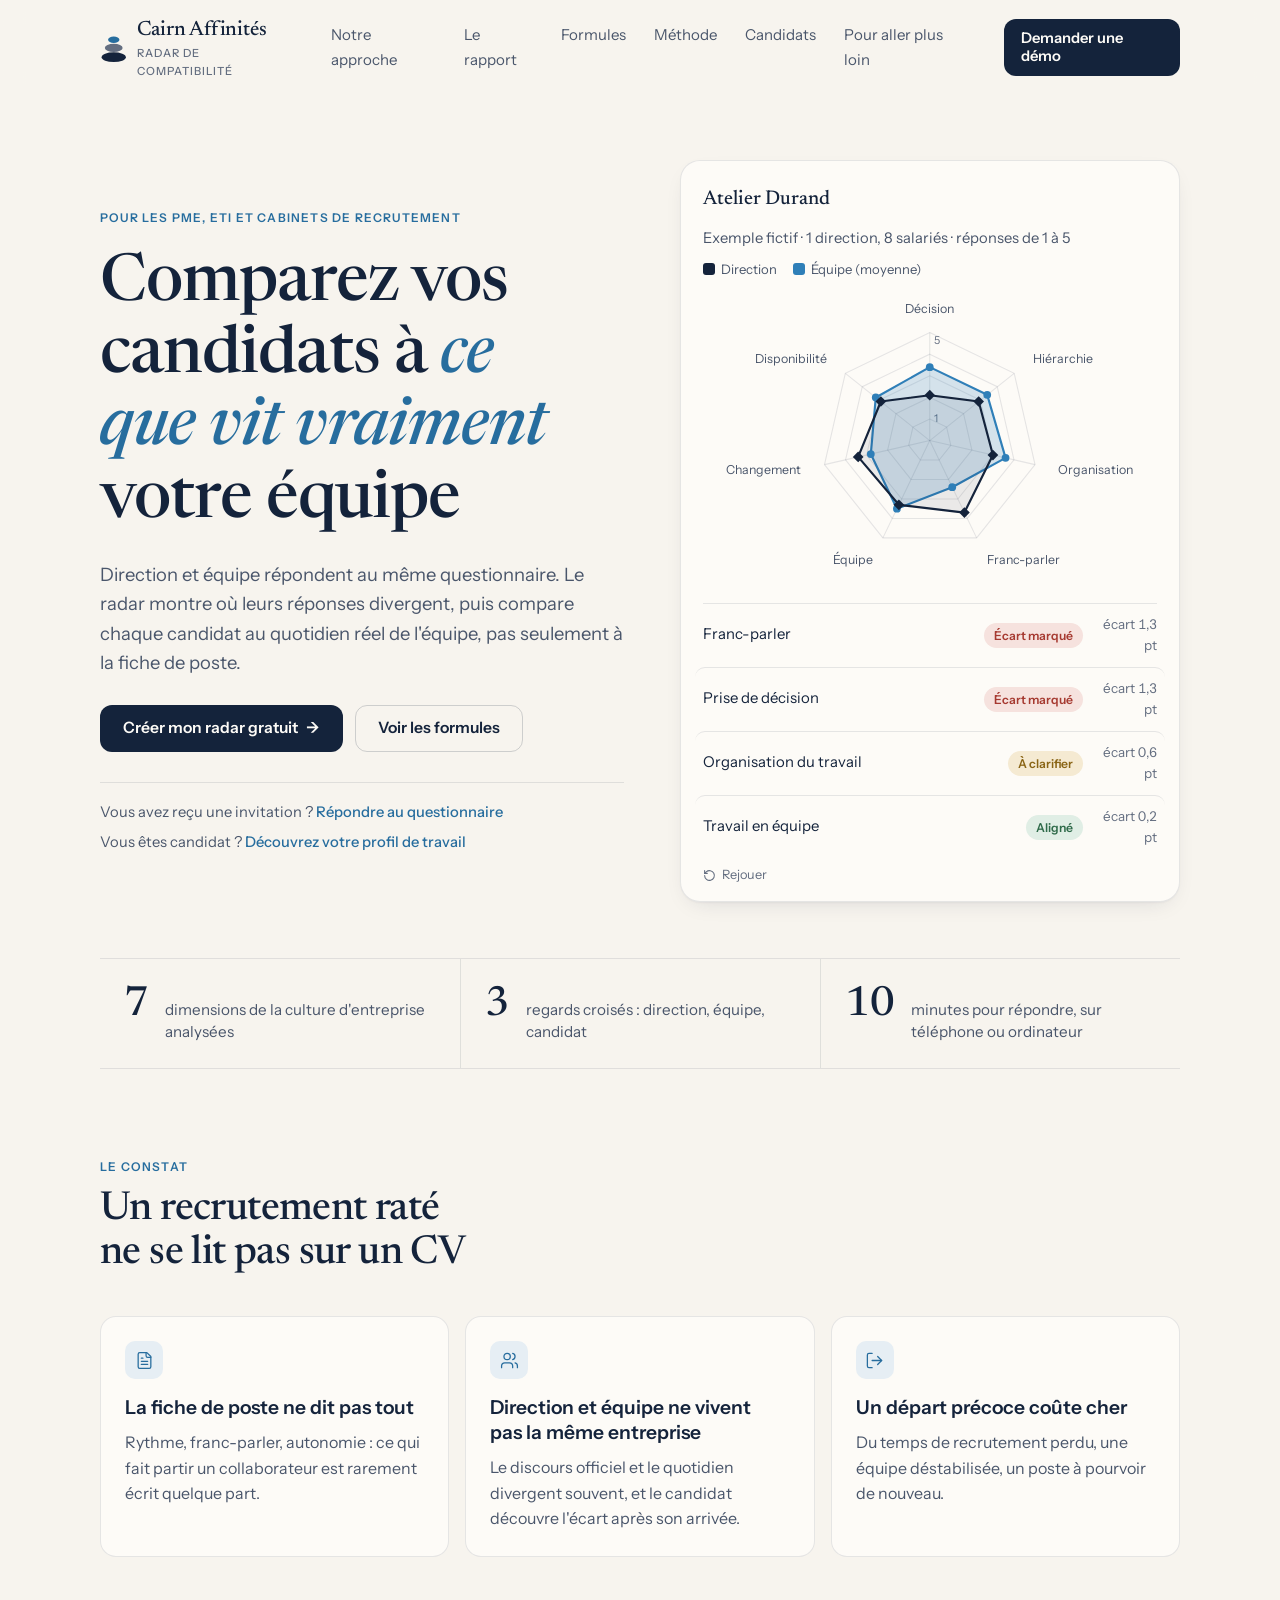
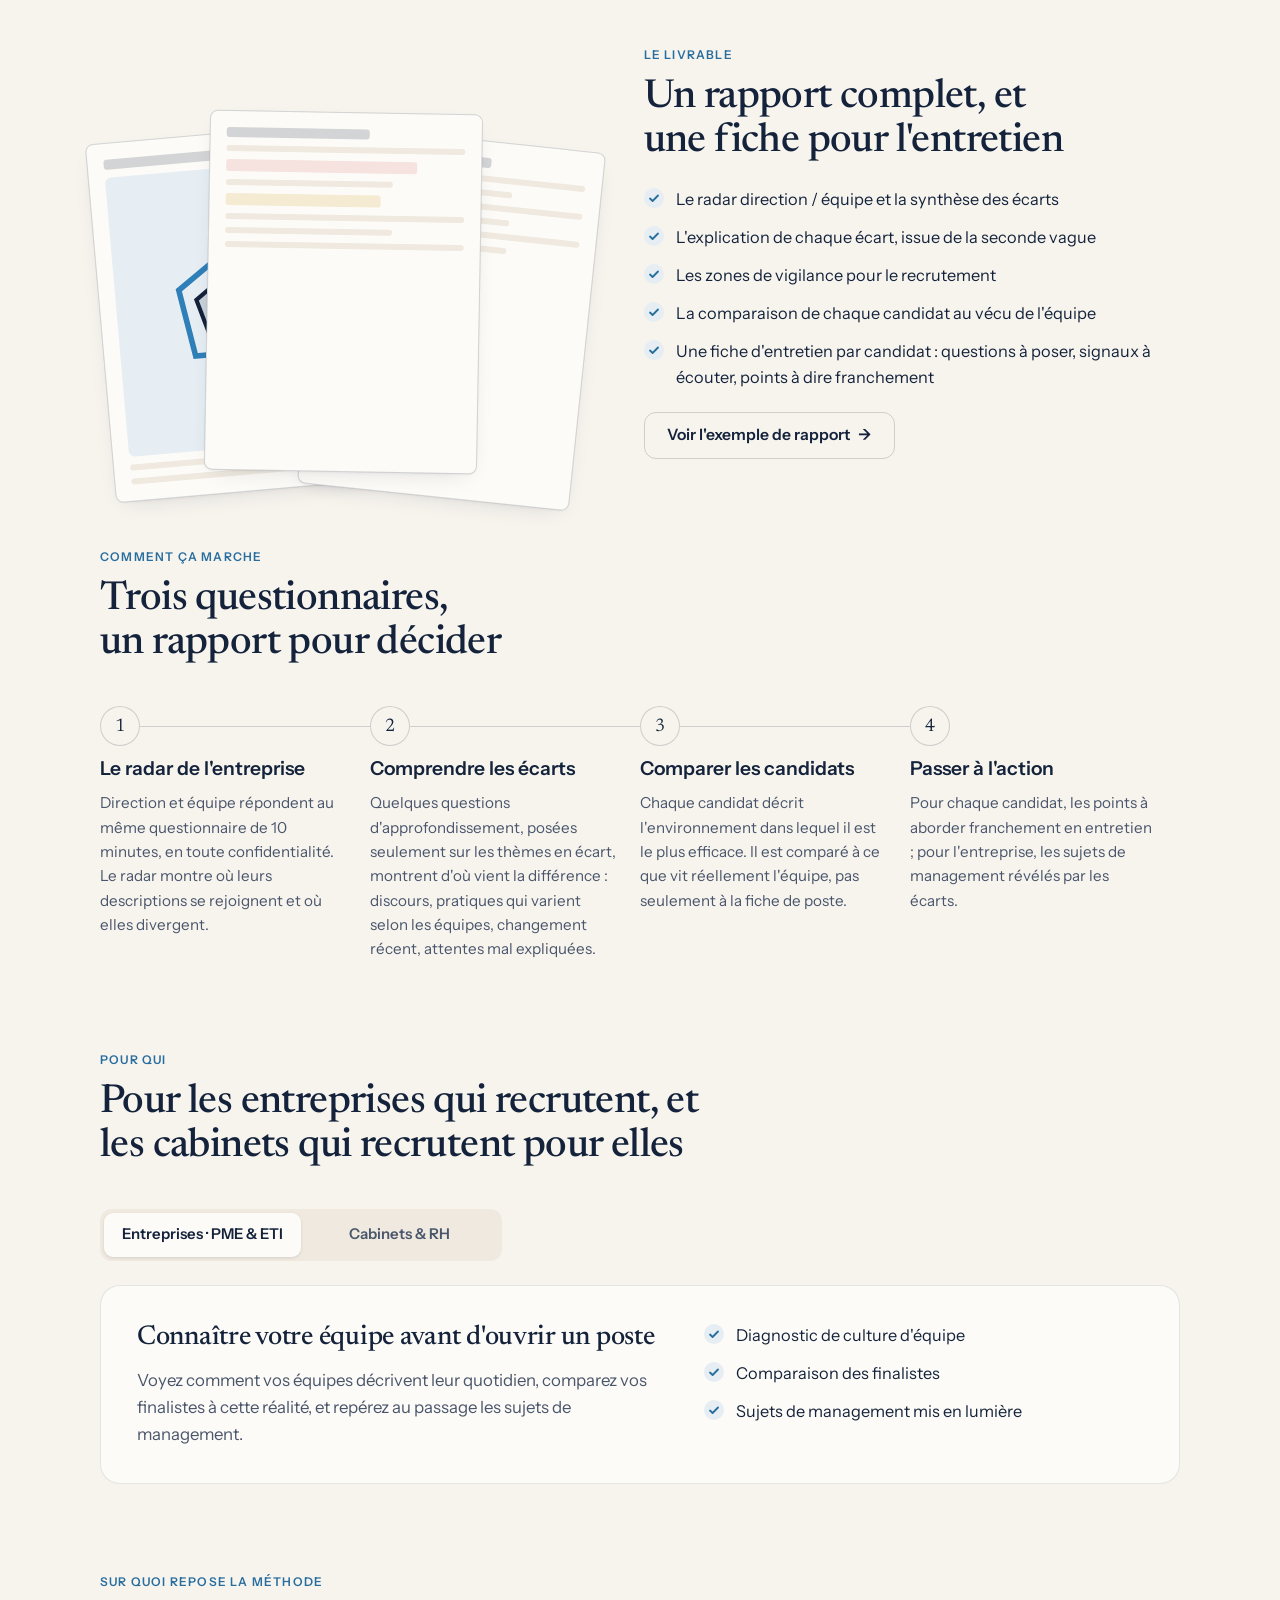
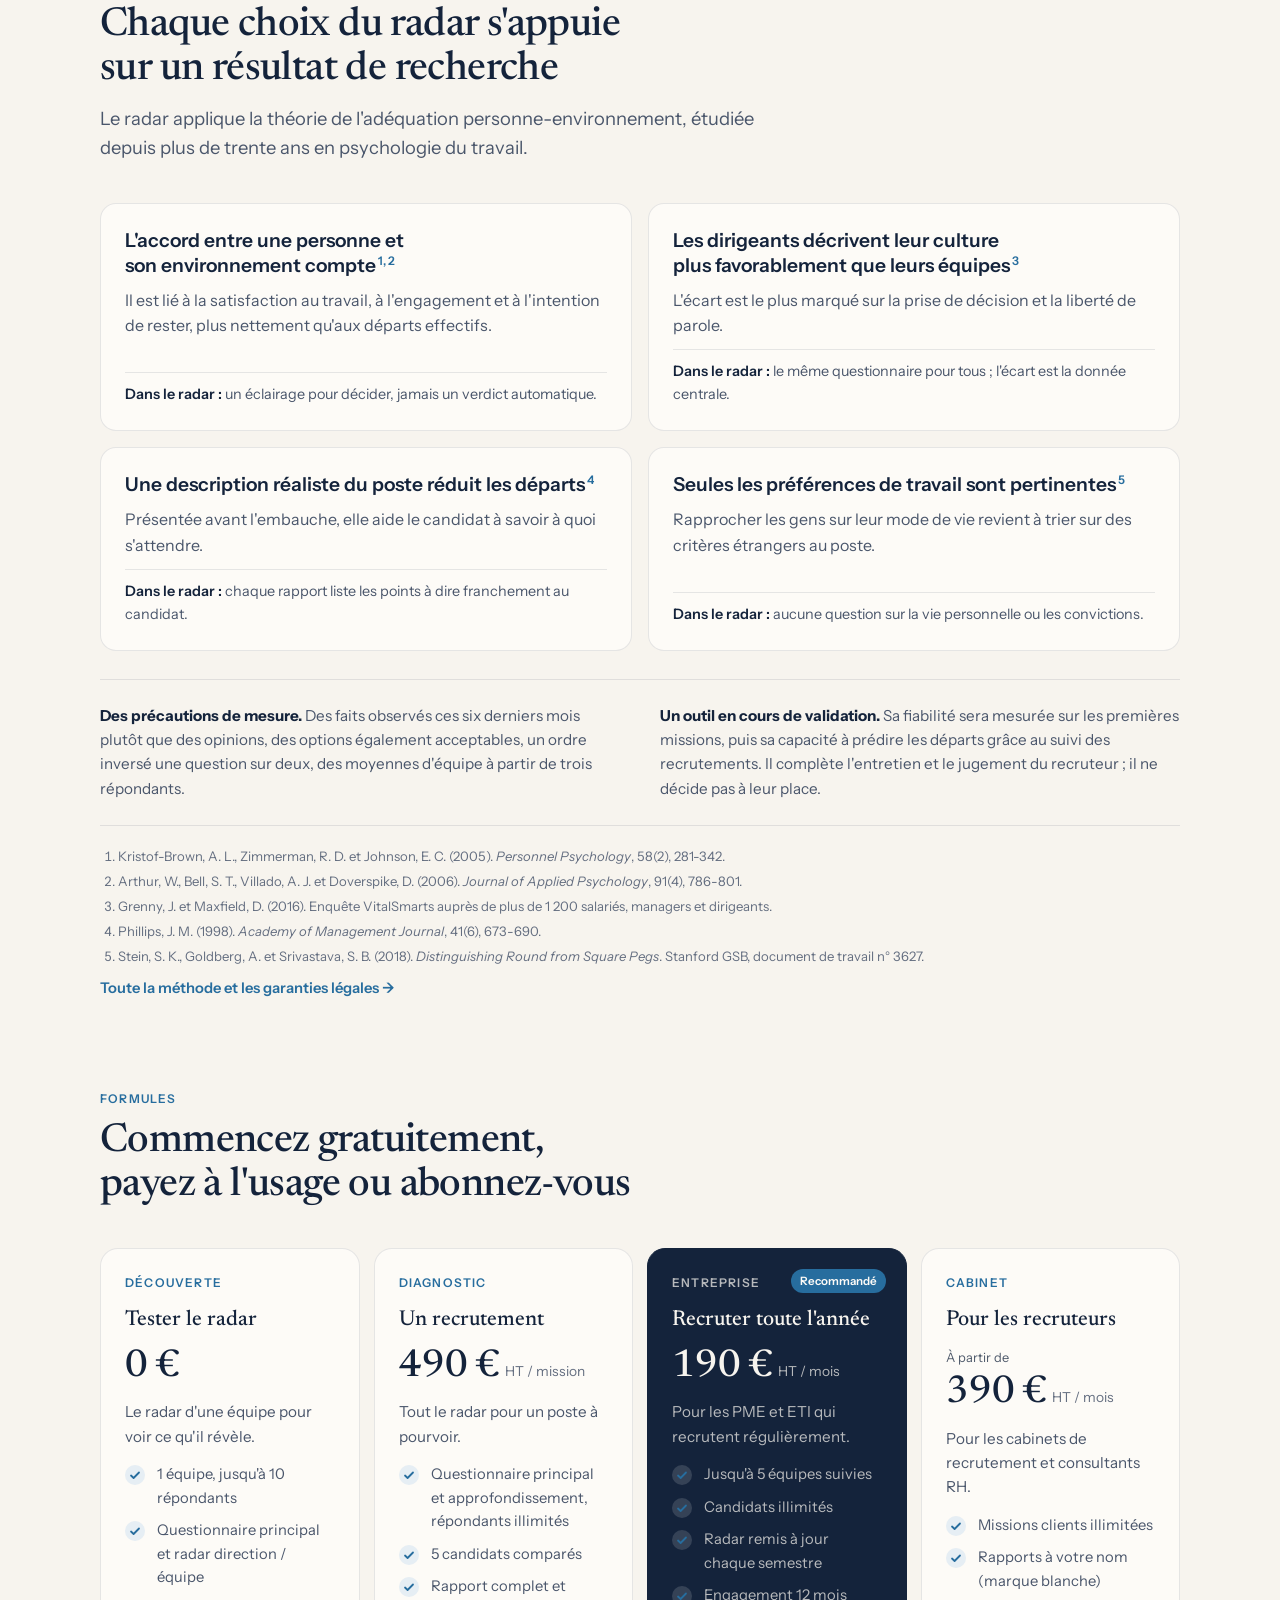
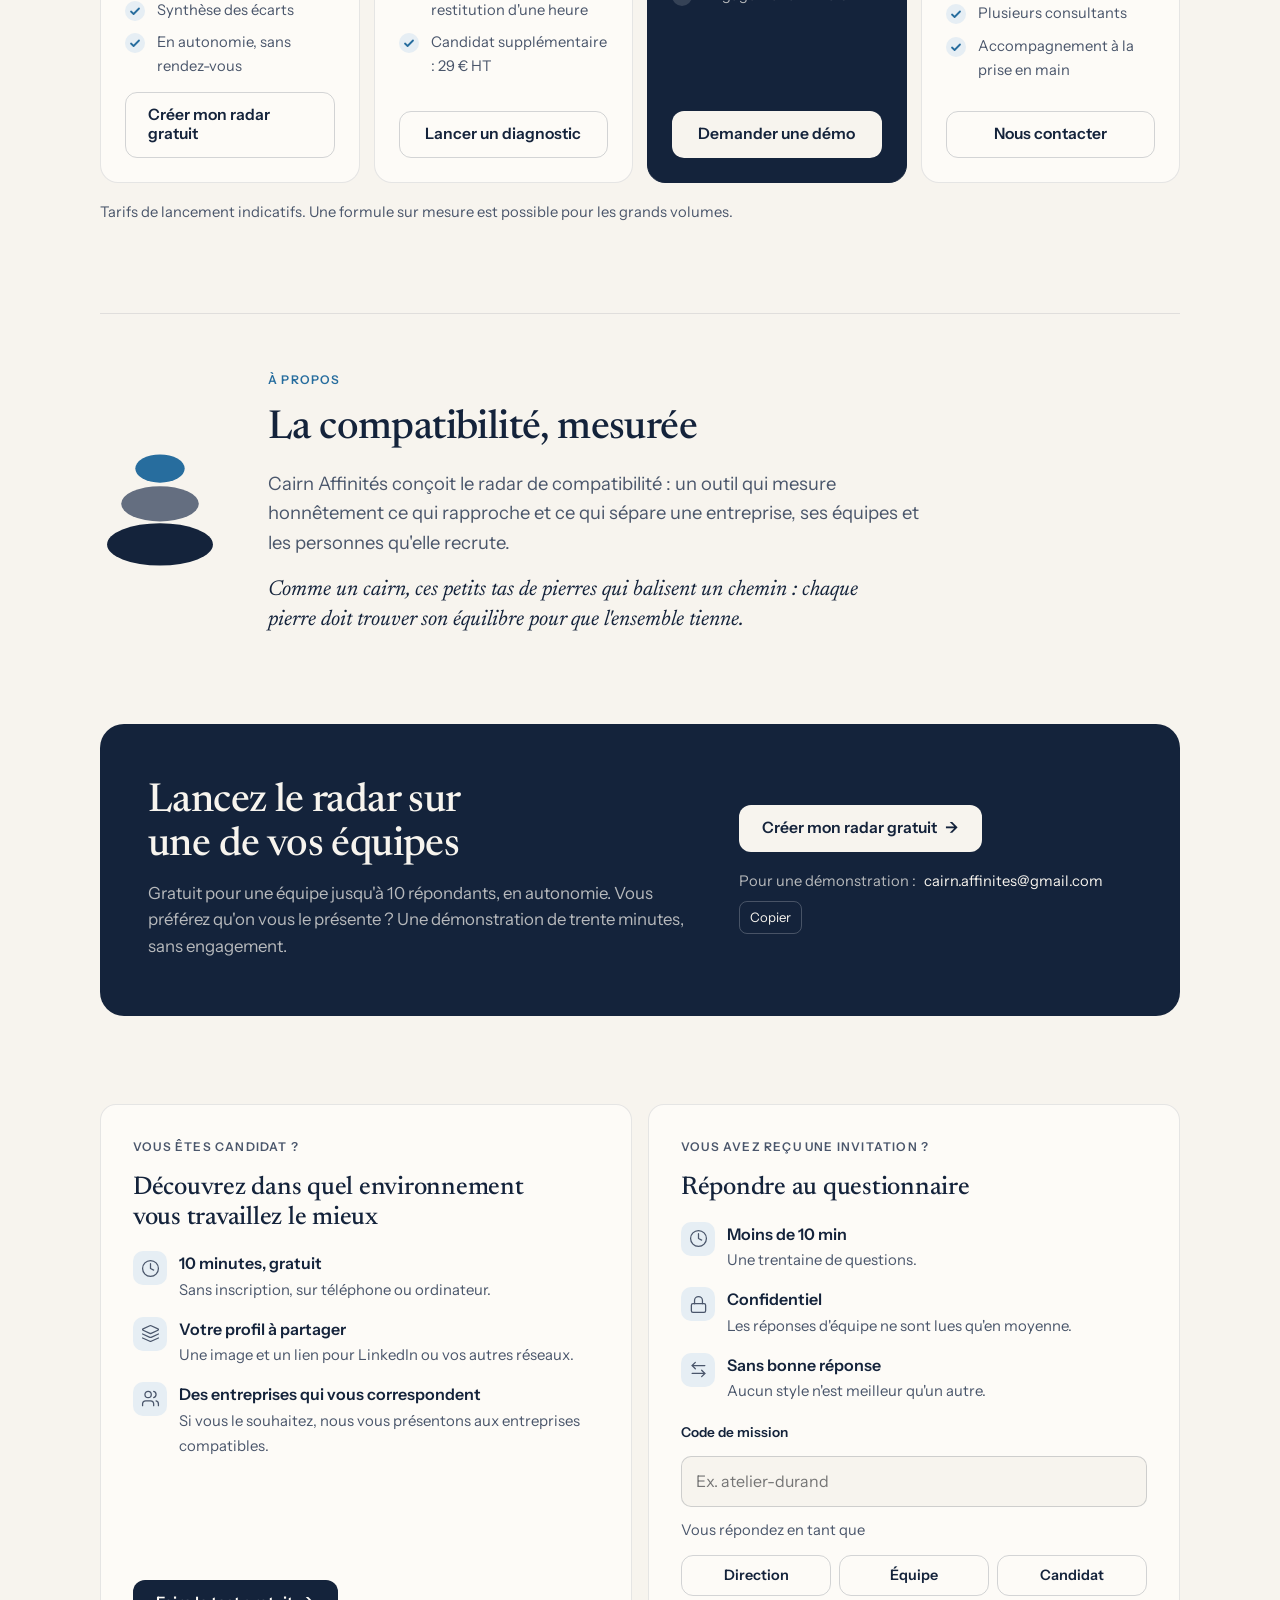
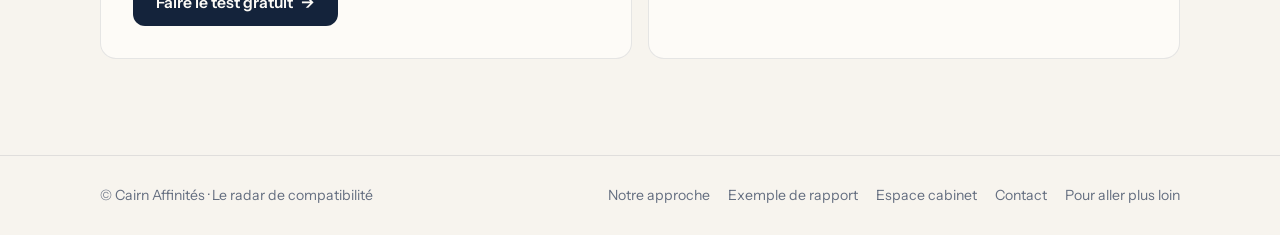
==== accueil.html @ 4c5012bf "Lien Pour aller plus loin dans le menu et le pied de page" ====
<!DOCTYPE html>
<html lang="fr">
<head>
<meta charset="utf-8">
<meta name="viewport" content="width=device-width,initial-scale=1,viewport-fit=cover">
<title>Cairn Affinités</title>
<meta name="claude:viewport-fit-sides" content="cover">
<meta name="description" content="Recrutez des personnes qui vont rester : le radar compare le fonctionnement réel de votre entreprise au profil de chaque candidat.">
<link rel="preconnect" href="https://fonts.googleapis.com">
<link rel="preconnect" href="https://fonts.gstatic.com" crossorigin>
<link rel="stylesheet" href="https://fonts.googleapis.com/css2?family=Instrument+Sans:wght@400;500;600&family=Newsreader:ital,opsz,wght@0,6..72,400;0,6..72,500;1,6..72,400&display=swap">
<style>
/* Layout : une colonne éditoriale de 1120px ; le radar est le héros, tout le reste reste calme.
   Mouvement : principes d'Emil Kowalski — courbes ease-out fortes, < 300 ms pour l'UI,
   jamais de scale(0), hover réservé aux pointeurs fins, retour tactile au clic, transitions interruptibles. */
:root{
  --bg:#F7F4EE; --surface:#FDFBF7; --surface-2:#EFE9DF;
  --ink:#14233B; --text-2:#4A566B; --muted:#646E80;
  --line:rgba(20,35,59,.10); --line-strong:rgba(20,35,59,.18);
  --sky:#276D9E; --sky-soft:#E6EEF4;
  --dir:#14233B; --team:#2F7FB8;
  --crit:#A63A31; --crit-bg:#F6E2DE; --warn:#8A6516; --warn-bg:#F5EAD2; --ok:#2F6B4A; --ok-bg:#E0EEE5;
  --btn:#14233B; --on-btn:#FDFBF7; --band:#14233B; --on-band:#F7F4EE; --on-band-2:rgba(247,244,238,.72);
  --shadow:0 1px 2px rgba(20,35,59,.04),0 8px 24px -12px rgba(20,35,59,.18);
  --display:"Newsreader",Georgia,"Times New Roman",serif;
  --body:"Instrument Sans",system-ui,-apple-system,"Segoe UI",sans-serif;
  --ease-out:cubic-bezier(.23,1,.32,1);
  --ease-in-out:cubic-bezier(.77,0,.175,1);
}
@media (prefers-color-scheme:dark){:root:not([data-theme="light"]){
  --bg:#0F1726; --surface:#162034; --surface-2:#1C2840;
  --ink:#E9EEF6; --text-2:#B5C0D2; --muted:#8C98AD;
  --line:rgba(233,238,246,.10); --line-strong:rgba(233,238,246,.20);
  --sky:#7DB6E0; --sky-soft:#1A2D45; --dir:#E9EEF6; --team:#6FB2E6;
  --crit:#EE8F86; --crit-bg:#3A1F22; --warn:#E3B866; --warn-bg:#352B17; --ok:#7CC69C; --ok-bg:#17302A;
  --btn:#E9EEF6; --on-btn:#0F1726; --band:#1C2840; --on-band:#E9EEF6; --on-band-2:rgba(233,238,246,.7);
  --shadow:0 1px 2px rgba(0,0,0,.2),0 10px 28px -12px rgba(0,0,0,.5);
  color-scheme:dark}}
:root[data-theme="dark"]{
  --bg:#0F1726; --surface:#162034; --surface-2:#1C2840;
  --ink:#E9EEF6; --text-2:#B5C0D2; --muted:#8C98AD;
  --line:rgba(233,238,246,.10); --line-strong:rgba(233,238,246,.20);
  --sky:#7DB6E0; --sky-soft:#1A2D45; --dir:#E9EEF6; --team:#6FB2E6;
  --crit:#EE8F86; --crit-bg:#3A1F22; --warn:#E3B866; --warn-bg:#352B17; --ok:#7CC69C; --ok-bg:#17302A;
  --btn:#E9EEF6; --on-btn:#0F1726; --band:#1C2840; --on-band:#E9EEF6; --on-band-2:rgba(233,238,246,.7);
  --shadow:0 1px 2px rgba(0,0,0,.2),0 10px 28px -12px rgba(0,0,0,.5);
  color-scheme:dark}

*{box-sizing:border-box}
html{scroll-behavior:smooth;-webkit-text-size-adjust:100%}
body{margin:0;background:var(--bg);color:var(--ink);font-family:var(--body);font-size:16px;line-height:1.6;-webkit-font-smoothing:antialiased;overflow-x:hidden}
body::before{content:"";position:fixed;inset:0 0 auto;height:env(safe-area-inset-top,0px);z-index:30;background:var(--bg)}
.wrap{max-width:1120px;margin:0 auto;padding-left:max(20px,env(safe-area-inset-left,0px));padding-right:max(20px,env(safe-area-inset-right,0px))}
h1,h2,h3{font-family:var(--display);font-weight:500;line-height:1.1;text-wrap:balance;margin:0;letter-spacing:-.015em}
h1{font-size:clamp(2.5rem,6vw,4.1rem)}
h1 em{font-style:italic;color:var(--sky)}
h2{font-size:clamp(1.75rem,3.6vw,2.5rem)}
h3{font-size:1.2rem;font-family:var(--body);font-weight:600;letter-spacing:0;line-height:1.3}
p{margin:0}
a{color:inherit}
.eyebrow{font-size:.75rem;text-transform:uppercase;letter-spacing:.1em;color:var(--sky);font-weight:600}
.lead{font-size:1.15rem;color:var(--text-2);max-width:56ch}
.small{font-size:.92rem;color:var(--text-2)}
:focus-visible{outline:2px solid var(--sky);outline-offset:3px;border-radius:6px}
.num{font-variant-numeric:tabular-nums}

/* Boutons : retour tactile immédiat (scale .97), couleur en 150 ms */
.btn{display:inline-flex;align-items:center;justify-content:center;gap:8px;padding:13px 22px;border-radius:12px;font-weight:600;font-size:.98rem;text-decoration:none;border:1px solid transparent;cursor:pointer;font-family:inherit;line-height:1.2;
  transition:transform 160ms var(--ease-out),background-color 150ms ease,border-color 150ms ease,box-shadow 200ms ease;-webkit-tap-highlight-color:transparent;user-select:none}
.btn:active{transform:scale(.97)}
.btn-primary{background:var(--btn);color:var(--on-btn)}
.btn-ghost{border-color:var(--line-strong);color:var(--ink);background:transparent}
.btn .arr{display:inline-block;transition:transform 200ms var(--ease-out)}
@media (hover:hover) and (pointer:fine){
  .btn-primary:hover{box-shadow:0 6px 18px -8px rgba(20,35,59,.55)}
  .btn-ghost:hover{background:var(--surface);border-color:var(--ink)}
  .btn:hover .arr{transform:translateX(3px)}
}

/* En-tête */
header.top{position:sticky;top:env(safe-area-inset-top,0px);z-index:20;background:color-mix(in srgb,var(--bg) 82%,transparent);backdrop-filter:saturate(1.4) blur(12px);-webkit-backdrop-filter:saturate(1.4) blur(12px);border-bottom:1px solid transparent;transition:border-color 200ms ease}
header.top.scrolled{border-bottom-color:var(--line)}
header.top .wrap{display:flex;align-items:center;gap:24px;padding-block:14px}
.logo{display:flex;align-items:center;gap:10px;text-decoration:none;font-family:var(--display);font-size:1.3rem;font-weight:500;letter-spacing:-.01em}
.logo small{display:block;font-family:var(--body);font-size:.7rem;letter-spacing:.08em;text-transform:uppercase;color:var(--muted);font-weight:500;margin-top:-2px}
nav.menu{display:flex;gap:4px;margin-left:auto;font-size:.94rem}
nav.menu a{text-decoration:none;color:var(--text-2);padding:8px 12px;border-radius:8px;transition:color 150ms ease,background-color 150ms ease}
@media (hover:hover) and (pointer:fine){nav.menu a:hover{color:var(--ink);background:var(--surface-2)}}
header.top .btn{padding:10px 16px;font-size:.92rem}
@media (max-width:820px){nav.menu{display:none}header.top .btn{margin-left:auto}}

/* Entrée de page : cascade courte, opacité + 8px, une seule fois */
@keyframes rise{from{opacity:0;transform:translateY(10px)}to{opacity:1;transform:none}}
@keyframes fade{from{opacity:0}to{opacity:1}}
.enter{animation:rise 600ms var(--ease-out) both;animation-delay:calc(var(--i,0) * 70ms)}

/* Hero */
.hero{display:grid;grid-template-columns:1.05fr 1fr;gap:56px;align-items:center;padding-block:64px 56px}
.hero-txt{display:flex;flex-direction:column;gap:22px;min-width:0}
.cta-row{display:flex;flex-wrap:wrap;gap:12px;margin-top:6px}
.side-links{display:flex;flex-direction:column;gap:6px;margin-top:8px;padding-top:18px;border-top:1px solid var(--line)}
.side-links a{color:var(--sky);text-decoration:none;font-weight:500}
@media (hover:hover) and (pointer:fine){.side-links a:hover{text-decoration:underline;text-underline-offset:3px}}
@media (max-width:900px){.hero{grid-template-columns:1fr;gap:40px;padding-block:40px}}

.radar-card{background:var(--surface);border:1px solid var(--line);border-radius:20px;box-shadow:var(--shadow);padding:22px 22px 10px;min-width:0}
.radar-head{display:flex;justify-content:space-between;align-items:baseline;gap:12px;flex-wrap:wrap}
.radar-head b{font-family:var(--display);font-size:1.25rem;font-weight:500}
.legend{display:flex;gap:16px;font-size:.82rem;color:var(--text-2);margin-top:8px}
.legend i{display:inline-block;width:12px;height:12px;border-radius:3px;margin-right:6px;vertical-align:-1px}
.legend .d{background:var(--dir)} .legend .e{background:var(--team)}
svg.radar{display:block;width:100%;height:auto;margin-top:4px;overflow:visible}
svg.radar text{font-size:11.5px;fill:var(--text-2);font-family:var(--body);transition:fill 150ms ease,font-weight 150ms ease}
svg.radar text.tick{fill:var(--muted);font-size:10px}
svg.radar .spoke{stroke:var(--line);stroke-width:1;transition:stroke 150ms ease,stroke-width 150ms ease}
svg.radar .spoke.on{stroke:var(--sky);stroke-width:1.5}
svg.radar text.on{fill:var(--ink);font-weight:600}
svg.radar .mk{transition:transform 200ms var(--ease-out);transform-box:fill-box;transform-origin:center}
svg.radar .mk.on{transform:scale(1.5)}
.ecarts{list-style:none;margin:6px 0 0;padding:0;border-top:1px solid var(--line)}
.ecarts li{display:grid;grid-template-columns:1fr auto 64px;align-items:center;gap:10px;padding:10px 8px;margin:0 -8px;border-radius:10px;font-size:.93rem;cursor:default;transition:background-color 150ms ease}
.ecarts li+li{border-top:1px solid var(--line)}
.ecarts li.on{background:var(--surface-2)}
.ecarts .cote{text-align:right;color:var(--muted);font-size:.84rem;font-variant-numeric:tabular-nums}
.pill{font-size:.76rem;font-weight:600;padding:3px 10px;border-radius:999px;white-space:nowrap}
.pill.crit{background:var(--crit-bg);color:var(--crit)} .pill.warn{background:var(--warn-bg);color:var(--warn)} .pill.ok{background:var(--ok-bg);color:var(--ok)}
.replay{border:0;background:none;color:var(--muted);font:inherit;font-size:.8rem;cursor:pointer;padding:6px 0;display:inline-flex;gap:6px;align-items:center;transition:color 150ms ease}
.replay:active{transform:scale(.97)}
@media (hover:hover) and (pointer:fine){.replay:hover{color:var(--ink)}}

/* Chiffres */
.kpis{display:grid;grid-template-columns:repeat(3,1fr);border-block:1px solid var(--line)}
.kpis div{padding:26px 24px;display:flex;gap:16px;align-items:baseline}
.kpis div+div{border-left:1px solid var(--line)}
.kpis b{font-family:var(--display);font-size:2.6rem;font-weight:500;line-height:1;font-variant-numeric:tabular-nums}
.kpis span{color:var(--text-2);font-size:.95rem;line-height:1.4}
@media (max-width:720px){.kpis{grid-template-columns:1fr}.kpis div+div{border-left:0;border-top:1px solid var(--line)}.kpis div{padding:18px 4px}}

/* Sections */
section.bloc{padding-block:88px 0}
.bloc-tete{display:flex;flex-direction:column;gap:12px;max-width:680px;margin-bottom:40px}
@media (max-width:720px){section.bloc{padding-block:64px 0}.bloc-tete{margin-bottom:28px}}

.cartes3{display:grid;grid-template-columns:repeat(3,1fr);gap:16px}
.cartes2{display:grid;grid-template-columns:repeat(2,1fr);gap:16px}
@media (max-width:860px){.cartes3,.cartes2{grid-template-columns:1fr}}
.carte{background:var(--surface);border:1px solid var(--line);border-radius:16px;padding:24px;display:flex;flex-direction:column;gap:10px;min-width:0}
.carte p{color:var(--text-2)}
.ic{width:38px;height:38px;border-radius:10px;background:var(--sky-soft);color:var(--sky);display:grid;place-items:center;margin-bottom:6px}
.ic svg{width:19px;height:19px}

/* Livrable */
.livrable{display:grid;grid-template-columns:minmax(0,1fr) minmax(0,1.1fr);gap:56px;align-items:center}
@media (max-width:860px){.livrable{grid-template-columns:1fr;gap:32px}}
.pages{position:relative;height:300px;display:block;text-decoration:none}
.page{position:absolute;width:56%;aspect-ratio:1/1.32;max-width:100%;background:var(--surface);border:1px solid var(--line-strong);border-radius:8px;box-shadow:var(--shadow);padding:16px;display:flex;flex-direction:column;gap:8px;transition:transform 300ms var(--ease-out)}
.page i{display:block;height:6px;border-radius:3px;background:var(--surface-2)}
.page i.t{height:10px;width:60%;background:var(--line-strong)}
.page i.s{width:70%} .page i.c{background:var(--crit-bg);height:12px;width:80%} .page i.w{background:var(--warn-bg);height:12px;width:65%}
.page .mini{flex:1;border-radius:6px;background:var(--sky-soft);display:grid;place-items:center}
.page .mini svg{width:70%;height:auto}
.p1{left:0;top:30px;transform:rotate(-5deg)} .p2{left:22%;top:10px;transform:rotate(1deg);z-index:2} .p3{left:44%;top:36px;transform:rotate(6deg);z-index:1}
@media (hover:hover) and (pointer:fine){
  .pages:hover .p1{transform:rotate(-8deg) translateX(-10px)}
  .pages:hover .p2{transform:rotate(0) translateY(-8px)}
  .pages:hover .p3{transform:rotate(9deg) translateX(10px)}
}
.inclus{list-style:none;margin:0;padding:0;display:flex;flex-direction:column;gap:12px}
.inclus li{display:grid;grid-template-columns:20px 1fr;gap:12px;color:var(--text-2)}
.inclus li::before{content:"";width:20px;height:20px;border-radius:50%;margin-top:2px;background:var(--sky-soft) url("data:image/svg+xml,%3Csvg xmlns='http://www.w3.org/2000/svg' viewBox='0 0 20 20'%3E%3Cpath d='M6 10.5l2.6 2.5L14 7.5' fill='none' stroke='%23276D9E' stroke-width='1.8' stroke-linecap='round' stroke-linejoin='round'/%3E%3C/svg%3E") center/20px no-repeat}
.inclus.lg li{color:var(--ink);font-size:1.02rem}

/* Méthode : une vraie séquence, donc numérotée */
.etapes{list-style:none;margin:0;padding:0;display:grid;grid-template-columns:repeat(4,1fr);gap:0;counter-reset:e;position:relative}
.etapes li{padding:0 24px 0 0;display:flex;flex-direction:column;gap:10px;position:relative}
.etapes .n{width:40px;height:40px;border-radius:50%;border:1px solid var(--line-strong);background:var(--bg);display:grid;place-items:center;font-family:var(--display);font-size:1.15rem;position:relative;z-index:1}
.etapes li::after{content:"";position:absolute;left:40px;right:0;top:20px;height:1px;background:var(--line-strong)}
.etapes li:last-child::after{display:none}
.etapes p{color:var(--text-2);font-size:.95rem}
@media (max-width:900px){
  .etapes{grid-template-columns:1fr;gap:28px}
  .etapes li{display:grid;grid-template-columns:40px 1fr;column-gap:18px;row-gap:6px;padding:0}
  .etapes .n{grid-row:span 2}
  .etapes li::after{left:20px;right:auto;top:44px;bottom:-28px;width:1px;height:auto}
}

/* Pour qui : onglets segmentés, indicateur qui glisse (transition interruptible) */
.seg{display:inline-grid;grid-template-columns:1fr 1fr;position:relative;background:var(--surface-2);border-radius:12px;padding:4px;margin-bottom:24px;max-width:100%}
.seg button{position:relative;z-index:1;border:0;background:none;font:inherit;font-weight:600;font-size:.93rem;color:var(--text-2);padding:10px 18px;border-radius:9px;cursor:pointer;transition:color 200ms ease;white-space:nowrap}
.seg button[aria-selected="true"]{color:var(--ink)}
.seg button:active{transform:scale(.97)}
.seg .ind{position:absolute;top:4px;bottom:4px;left:4px;width:calc(50% - 4px);background:var(--surface);border-radius:9px;box-shadow:0 1px 3px rgba(20,35,59,.12);transition:transform 260ms var(--ease-out)}
.seg[data-i="1"] .ind{transform:translateX(100%)}
.cible{display:grid;grid-template-columns:1.2fr 1fr;gap:40px;align-items:start;background:var(--surface);border:1px solid var(--line);border-radius:20px;padding:36px}
.cible h3{font-family:var(--display);font-weight:500;font-size:1.7rem;letter-spacing:-.01em;line-height:1.15}
.cible .txt{display:flex;flex-direction:column;gap:14px}
.cible p{color:var(--text-2);font-size:1.05rem}
.panneau[hidden]{display:none!important}
.panneau{animation:swap 240ms var(--ease-out)}
@keyframes swap{from{opacity:0;transform:translateY(4px);filter:blur(2px)}to{opacity:1;transform:none;filter:none}}
@media (max-width:760px){.cible{grid-template-columns:1fr;padding:24px;gap:24px}.seg{display:grid;width:100%}}

.dans{font-size:.9rem;padding-top:10px;border-top:1px solid var(--line);margin-top:auto}
.dans b{color:var(--ink);font-weight:600}
.carte sup{font-size:.62em;color:var(--sky);font-weight:600;margin-left:2px}
.rigueur{display:grid;grid-template-columns:1fr 1fr;gap:16px 40px;margin-top:28px;padding-block:24px;border-block:1px solid var(--line)}
.rigueur p{color:var(--text-2);font-size:.95rem}.rigueur b{color:var(--ink)}
@media (max-width:760px){.rigueur{grid-template-columns:1fr}}
.refs{margin:20px 0 10px;padding-left:1.4em;font-size:.82rem;color:var(--muted);display:flex;flex-direction:column;gap:4px}
a.lien{color:var(--sky);text-decoration:none;font-weight:600}
@media (hover:hover) and (pointer:fine){a.lien:hover{text-decoration:underline;text-underline-offset:3px}}

/* Formules */
.offres{display:grid;grid-template-columns:repeat(4,1fr);gap:14px;align-items:stretch}
@media (max-width:1000px){.offres{grid-template-columns:repeat(2,1fr)}}
@media (max-width:600px){.offres{grid-template-columns:1fr}}
.offre{background:var(--surface);border:1px solid var(--line);border-radius:18px;padding:24px;display:flex;flex-direction:column;gap:14px;position:relative;min-width:0}
.offre.vedette{background:var(--band);color:var(--on-band);border-color:var(--band)}
.offre.vedette .eyebrow{color:var(--on-band-2)}
.offre.vedette .pitch,.offre.vedette .inclus li,.offre.vedette .unite{color:var(--on-band-2)}
.offre.vedette .inclus li::before{background-color:rgba(255,255,255,.14)}
.offre.vedette .btn-primary{background:var(--on-band);color:var(--band)}
.offre .tag{position:absolute;top:20px;right:20px;font-size:.72rem;font-weight:600;padding:3px 9px;border-radius:999px;background:var(--sky);color:var(--on-btn)}
.offre h3{font-family:var(--display);font-weight:500;font-size:1.35rem}
.prix{display:flex;align-items:baseline;gap:6px;flex-wrap:wrap}
.prix small{width:100%;font-size:.8rem;color:inherit;opacity:.75}
.prix strong{font-family:var(--display);font-size:2.4rem;font-weight:500;line-height:1;font-variant-numeric:tabular-nums}
.unite{font-size:.86rem;color:var(--muted)}
.pitch{color:var(--text-2);font-size:.95rem}
.offre .inclus{gap:9px;flex:1}
.offre .inclus li{font-size:.92rem}
.offre .btn{width:100%}
.note{margin-top:18px}

/* À propos */
.apropos{display:grid;grid-template-columns:auto 1fr;gap:48px;align-items:center;border-top:1px solid var(--line);padding-top:56px}
.apropos .cairn{width:120px;height:auto}
.apropos .cairn ellipse{transform-box:fill-box;transform-origin:center bottom}
.apropos blockquote{margin:0;font-family:var(--display);font-style:italic;font-size:1.35rem;line-height:1.4;color:var(--ink);max-width:52ch}
.apropos .txt{display:flex;flex-direction:column;gap:18px}
@media (max-width:700px){.apropos{grid-template-columns:1fr;gap:24px}.apropos .cairn{width:80px}}

/* Bande finale */
.band{background:var(--band);color:var(--on-band);border-radius:24px;padding:56px 48px;display:grid;grid-template-columns:1.4fr 1fr;gap:40px;align-items:center;margin-top:88px}
.band p{color:var(--on-band-2);font-size:1.05rem;margin-top:12px}
.band .btn-primary{background:var(--on-band);color:var(--band)}
.mail{display:flex;align-items:center;gap:8px;margin-top:14px;font-size:.92rem;color:var(--on-band-2);flex-wrap:wrap}
.mail code{font-family:inherit;color:var(--on-band);user-select:all}
.copy{border:1px solid rgba(255,255,255,.22);background:transparent;color:var(--on-band);font:inherit;font-size:.82rem;padding:5px 10px;border-radius:8px;cursor:pointer;transition:background-color 150ms ease,transform 160ms var(--ease-out)}
.copy:active{transform:scale(.97)}
@media (hover:hover) and (pointer:fine){.copy:hover{background:rgba(255,255,255,.08)}}
.band .actions{display:flex;flex-direction:column;align-items:flex-start;gap:4px}
@media (max-width:800px){.band{grid-template-columns:1fr;padding:36px 24px;gap:24px;margin-top:64px}}

/* Candidats & répondants */
.duo{display:grid;grid-template-columns:1fr 1fr;gap:16px}
@media (max-width:860px){.duo{grid-template-columns:1fr}}
.duo .carte{padding:32px;gap:18px}
.duo h3{font-family:var(--display);font-weight:500;font-size:1.6rem;letter-spacing:-.01em;line-height:1.15}
.atouts{display:flex;flex-direction:column;gap:14px}
.atout{display:grid;grid-template-columns:34px 1fr;gap:12px;align-items:start}
.atout .ic{width:34px;height:34px;margin:0}
.atout b{display:block;font-weight:600}
.atout span{color:var(--text-2);font-size:.93rem}
form.code{display:flex;flex-direction:column;gap:12px;margin-top:auto}
form.code label{font-size:.85rem;font-weight:600}
form.code input{font:inherit;padding:12px 14px;border-radius:10px;border:1px solid var(--line-strong);background:var(--bg);color:var(--ink);transition:border-color 150ms ease,box-shadow 150ms ease;width:100%}
form.code input:focus{outline:none;border-color:var(--sky);box-shadow:0 0 0 3px var(--sky-soft)}
.roles{display:grid;grid-template-columns:repeat(3,1fr);gap:8px}
@media (max-width:480px){.roles{grid-template-columns:1fr}}
.roles .btn{padding:11px 10px;font-size:.9rem}
.err{color:var(--crit);font-size:.88rem;min-height:1.3em}
.shake{animation:shake 320ms var(--ease-out)}
@keyframes shake{20%{transform:translateX(-4px)}45%{transform:translateX(4px)}70%{transform:translateX(-2px)}100%{transform:none}}

footer{margin-top:96px;border-top:1px solid var(--line)}
footer .wrap{display:flex;justify-content:space-between;gap:16px;flex-wrap:wrap;padding-block:28px;font-size:.88rem;color:var(--muted)}
footer nav{display:flex;gap:18px;flex-wrap:wrap}
footer a{text-decoration:none}
@media (hover:hover) and (pointer:fine){footer a:hover{color:var(--ink)}}

/* Toast (façon Sonner) */
.toast{position:fixed;left:50%;bottom:calc(24px + env(safe-area-inset-bottom,0px));z-index:40;background:var(--btn);color:var(--on-btn);padding:11px 18px;border-radius:12px;font-size:.92rem;font-weight:500;box-shadow:0 10px 30px -10px rgba(0,0,0,.4);
  transform:translate(-50%,16px) scale(.96);opacity:0;pointer-events:none;transition:transform 260ms var(--ease-out),opacity 200ms ease}
.toast.on{transform:translate(-50%,0) scale(1);opacity:1}

/* Révélation au défilement : seulement pour ce qui est hors écran au chargement */
.rv{transition:opacity 500ms var(--ease-out),transform 500ms var(--ease-out);transition-delay:calc(var(--d,0) * 60ms)}
.rv.wait{opacity:0;transform:translateY(14px)}

@media (prefers-reduced-motion:reduce){
  html{scroll-behavior:auto}
  .enter{animation-name:fade;animation-duration:200ms}
  .rv,.rv.wait{transform:none;transition:opacity 200ms ease}
  .panneau{animation:fade 150ms ease}
  .btn:active,.seg button:active,.copy:active{transform:none}
  .page,.seg .ind,.toast{transition-duration:0ms}
  .shake{animation:none}
}
</style>
</head>
<body>

<header class="top" id="top">
  <div class="wrap">
    <a class="logo" href="#haut" aria-label="Cairn Affinités, accueil">
      <svg width="28" height="31" viewBox="0 0 34 38" aria-hidden="true"><ellipse cx="17" cy="31" rx="15" ry="6" fill="var(--ink)"/><ellipse cx="17" cy="19.5" rx="11" ry="5" fill="var(--muted)"/><ellipse cx="17" cy="9.5" rx="7" ry="4" fill="var(--sky)"/></svg>
      <span>Cairn Affinités<small>Radar de compatibilité</small></span>
    </a>
    <nav class="menu" aria-label="Navigation principale">
      <a href="#methode">Notre approche</a>
      <a href="#livrable">Le rapport</a>
      <a href="#offres">Formules</a>
      <a href="#science">Méthode</a>
      <a href="#candidats">Candidats</a>
      <a href="pour-aller-plus-loin.html">Pour aller plus loin</a>
    </nav>
    <a class="btn btn-primary" href="#contact">Demander une démo</a>
  </div>
</header>

<main id="haut">
<div class="wrap">

  <section class="hero">
    <div class="hero-txt">
      <p class="eyebrow enter" style="--i:0">Pour les PME, ETI et cabinets de recrutement</p>
      <h1 class="enter" style="--i:1">Comparez vos candidats à <em>ce que vit vraiment</em> votre équipe</h1>
      <p class="lead enter" style="--i:2">Direction et équipe répondent au même questionnaire. Le radar montre où leurs réponses divergent, puis compare chaque candidat au quotidien réel de l'équipe, pas seulement à la fiche de poste.</p>
      <div class="cta-row enter" style="--i:3">
        <a class="btn btn-primary" href="https://nansvenet.github.io/radar-cairn/index.html#cabinet">Créer mon radar gratuit <span class="arr" aria-hidden="true">→</span></a>
        <a class="btn btn-ghost" href="#offres">Voir les formules</a>
      </div>
      <div class="side-links small enter" style="--i:4">
        <span>Vous avez reçu une invitation ? <a href="#repondre">Répondre au questionnaire</a></span>
        <span>Vous êtes candidat ? <a href="https://nansvenet.github.io/radar-cairn/index.html#libre">Découvrez votre profil de travail</a></span>
      </div>
    </div>

    <figure class="radar-card enter" style="--i:2;margin:0" aria-label="Exemple de radar de compatibilité">
      <div class="radar-head"><b>Atelier Durand</b><span class="small">Exemple fictif · 1 direction, 8 salariés · réponses de 1 à 5</span></div>
      <div class="legend"><span><i class="d"></i>Direction</span><span><i class="e"></i>Équipe (moyenne)</span></div>
      <svg class="radar" id="radar" viewBox="0 0 420 290" role="img" aria-label="Radar comparant direction et équipe sur sept thèmes"></svg>
      <ul class="ecarts" id="ecarts"></ul>
      <button class="replay" id="replay" type="button" aria-label="Rejouer l'animation du radar"><svg width="13" height="13" viewBox="0 0 24 24" fill="none" stroke="currentColor" stroke-width="2" stroke-linecap="round" aria-hidden="true"><path d="M3 12a9 9 0 1 0 3-6.7L3 8"/><path d="M3 3v5h5"/></svg>Rejouer</button>
    </figure>
  </section>

  <div class="kpis rv">
    <div><b>7</b><span>dimensions de la culture d'entreprise analysées</span></div>
    <div><b>3</b><span>regards croisés : direction, équipe, candidat</span></div>
    <div><b>10</b><span>minutes pour répondre, sur téléphone ou ordinateur</span></div>
  </div>

  <section class="bloc">
    <div class="bloc-tete rv"><p class="eyebrow">Le constat</p><h2>Un recrutement raté ne se lit pas sur un CV</h2></div>
    <div class="cartes3">
      <div class="carte rv" style="--d:0"><span class="ic" data-ic="file"></span><h3>La fiche de poste ne dit pas tout</h3><p>Rythme, franc-parler, autonomie : ce qui fait partir un collaborateur est rarement écrit quelque part.</p></div>
      <div class="carte rv" style="--d:1"><span class="ic" data-ic="users"></span><h3>Direction et équipe ne vivent pas la même entreprise</h3><p>Le discours officiel et le quotidien divergent souvent, et le candidat découvre l'écart après son arrivée.</p></div>
      <div class="carte rv" style="--d:2"><span class="ic" data-ic="door"></span><h3>Un départ précoce coûte cher</h3><p>Du temps de recrutement perdu, une équipe déstabilisée, un poste à pourvoir de nouveau.</p></div>
    </div>
  </section>

  <section class="bloc" id="livrable">
    <div class="livrable">
      <a class="pages rv" href="https://nansvenet.github.io/radar-cairn/index.html#rapport" aria-label="Voir l'exemple de rapport complet">
        <span class="page p1"><i class="t"></i><span class="mini"><svg viewBox="0 0 60 60"><polygon points="30,8 50,22 46,46 14,46 10,22" fill="none" stroke="var(--team)" stroke-width="2"/><polygon points="30,16 44,26 40,42 20,40 16,26" fill="var(--dir)" fill-opacity=".15" stroke="var(--dir)" stroke-width="1.5"/></svg></span><i></i><i class="s"></i></span>
        <span class="page p2"><i class="t"></i><i></i><i class="c"></i><i class="s"></i><i class="w"></i><i></i><i class="s"></i><i></i></span>
        <span class="page p3"><i class="t"></i><i></i><i class="s"></i><i></i><i class="s"></i><i></i><i class="s"></i></span>
      </a>
      <div style="display:flex;flex-direction:column;gap:22px;min-width:0">
        <div class="bloc-tete rv" style="margin:0"><p class="eyebrow">Le livrable</p><h2>Un rapport complet, et une fiche pour l'entretien</h2></div>
        <ul class="inclus lg rv">
          <li>Le radar direction / équipe et la synthèse des écarts</li>
          <li>L'explication de chaque écart, issue de la seconde vague</li>
          <li>Les zones de vigilance pour le recrutement</li>
          <li>La comparaison de chaque candidat au vécu de l'équipe</li>
          <li>Une fiche d'entretien par candidat : questions à poser, signaux à écouter, points à dire franchement</li>
        </ul>
        <div class="rv"><a class="btn btn-ghost" href="https://nansvenet.github.io/radar-cairn/index.html#rapport">Voir l'exemple de rapport <span class="arr" aria-hidden="true">→</span></a></div>
      </div>
    </div>
  </section>

  <section class="bloc" id="methode">
    <div class="bloc-tete rv"><p class="eyebrow">Comment ça marche</p><h2>Trois questionnaires, un rapport pour décider</h2></div>
    <ol class="etapes">
      <li class="rv" style="--d:0"><span class="n">1</span><h3>Le radar de l'entreprise</h3><p>Direction et équipe répondent au même questionnaire de 10 minutes, en toute confidentialité. Le radar montre où leurs descriptions se rejoignent et où elles divergent.</p></li>
      <li class="rv" style="--d:1"><span class="n">2</span><h3>Comprendre les écarts</h3><p>Quelques questions d'approfondissement, posées seulement sur les thèmes en écart, montrent d'où vient la différence : discours, pratiques qui varient selon les équipes, changement récent, attentes mal expliquées.</p></li>
      <li class="rv" style="--d:2"><span class="n">3</span><h3>Comparer les candidats</h3><p>Chaque candidat décrit l'environnement dans lequel il est le plus efficace. Il est comparé à ce que vit réellement l'équipe, pas seulement à la fiche de poste.</p></li>
      <li class="rv" style="--d:3"><span class="n">4</span><h3>Passer à l'action</h3><p>Pour chaque candidat, les points à aborder franchement en entretien ; pour l'entreprise, les sujets de management révélés par les écarts.</p></li>
    </ol>
  </section>

  <section class="bloc" id="pour-qui">
    <div class="bloc-tete rv"><p class="eyebrow">Pour qui</p><h2>Pour les entreprises qui recrutent, et les cabinets qui recrutent pour elles</h2></div>
    <div class="seg rv" id="seg" role="tablist" aria-label="Public" data-i="0">
      <span class="ind" aria-hidden="true"></span>
      <button type="button" role="tab" id="tab-ent" aria-selected="true" aria-controls="pan-ent">Entreprises · PME &amp; ETI</button>
      <button type="button" role="tab" id="tab-cab" aria-selected="false" aria-controls="pan-cab" tabindex="-1">Cabinets &amp; RH</button>
    </div>
    <div class="rv">
      <div class="cible panneau" id="pan-ent" role="tabpanel" aria-labelledby="tab-ent">
        <div class="txt"><h3>Connaître votre équipe avant d'ouvrir un poste</h3><p>Voyez comment vos équipes décrivent leur quotidien, comparez vos finalistes à cette réalité, et repérez au passage les sujets de management.</p></div>
        <ul class="inclus lg"><li>Diagnostic de culture d'équipe</li><li>Comparaison des finalistes</li><li>Sujets de management mis en lumière</li></ul>
      </div>
      <div class="cible panneau" id="pan-cab" role="tabpanel" aria-labelledby="tab-cab" hidden>
        <div class="txt"><h3>La culture du client, mesurée à chaque mission</h3><p>Faites répondre l'équipe de votre client, puis présentez chaque candidat avec ce qui le rapproche et ce qui l'éloigne du quotidien de cette équipe.</p></div>
        <ul class="inclus lg"><li>Missions clients illimitées</li><li>Rapports à votre nom</li><li>Plusieurs consultants</li></ul>
      </div>
    </div>
  </section>

  <section class="bloc" id="science">
    <div class="bloc-tete rv"><p class="eyebrow">Sur quoi repose la méthode</p><h2>Chaque choix du radar s'appuie sur un résultat de recherche</h2>
      <p class="lead">Le radar applique la théorie de l'adéquation personne-environnement, étudiée depuis plus de trente ans en psychologie du travail.</p></div>
    <div class="cartes2">
      <div class="carte rv" style="--d:0"><h3>L'accord entre une personne et son environnement compte<sup>1, 2</sup></h3><p>Il est lié à la satisfaction au travail, à l'engagement et à l'intention de rester, plus nettement qu'aux départs effectifs.</p><p class="dans"><b>Dans le radar :</b> un éclairage pour décider, jamais un verdict automatique.</p></div>
      <div class="carte rv" style="--d:1"><h3>Les dirigeants décrivent leur culture plus favorablement que leurs équipes<sup>3</sup></h3><p>L'écart est le plus marqué sur la prise de décision et la liberté de parole.</p><p class="dans"><b>Dans le radar :</b> le même questionnaire pour tous ; l'écart est la donnée centrale.</p></div>
      <div class="carte rv" style="--d:0"><h3>Une description réaliste du poste réduit les départs<sup>4</sup></h3><p>Présentée avant l'embauche, elle aide le candidat à savoir à quoi s'attendre.</p><p class="dans"><b>Dans le radar :</b> chaque rapport liste les points à dire franchement au candidat.</p></div>
      <div class="carte rv" style="--d:1"><h3>Seules les préférences de travail sont pertinentes<sup>5</sup></h3><p>Rapprocher les gens sur leur mode de vie revient à trier sur des critères étrangers au poste.</p><p class="dans"><b>Dans le radar :</b> aucune question sur la vie personnelle ou les convictions.</p></div>
    </div>
    <div class="rigueur rv">
      <p><b>Des précautions de mesure.</b> Des faits observés ces six derniers mois plutôt que des opinions, des options également acceptables, un ordre inversé une question sur deux, des moyennes d'équipe à partir de trois répondants.</p>
      <p><b>Un outil en cours de validation.</b> Sa fiabilité sera mesurée sur les premières missions, puis sa capacité à prédire les départs grâce au suivi des recrutements. Il complète l'entretien et le jugement du recruteur ; il ne décide pas à leur place.</p>
    </div>
    <ol class="refs rv">
      <li>Kristof-Brown, A. L., Zimmerman, R. D. et Johnson, E. C. (2005). <i>Personnel Psychology</i>, 58(2), 281-342.</li>
      <li>Arthur, W., Bell, S. T., Villado, A. J. et Doverspike, D. (2006). <i>Journal of Applied Psychology</i>, 91(4), 786-801.</li>
      <li>Grenny, J. et Maxfield, D. (2016). Enquête VitalSmarts auprès de plus de 1 200 salariés, managers et dirigeants.</li>
      <li>Phillips, J. M. (1998). <i>Academy of Management Journal</i>, 41(6), 673-690.</li>
      <li>Stein, S. K., Goldberg, A. et Srivastava, S. B. (2018). <i>Distinguishing Round from Square Pegs</i>. Stanford GSB, document de travail n° 3627.</li>
    </ol>
    <p class="small rv"><a class="lien" href="https://nansvenet.github.io/radar-cairn/index.html#approche">Toute la méthode et les garanties légales →</a></p>
  </section>

  <section class="bloc" id="offres">
    <div class="bloc-tete rv"><p class="eyebrow">Formules</p><h2>Commencez gratuitement, payez à l'usage ou abonnez-vous</h2></div>
    <div class="offres">
      <div class="offre rv" style="--d:0"><p class="eyebrow">Découverte</p><h3>Tester le radar</h3><p class="prix"><strong>0 €</strong></p><p class="pitch">Le radar d'une équipe pour voir ce qu'il révèle.</p>
        <ul class="inclus"><li>1 équipe, jusqu'à 10 répondants</li><li>Questionnaire principal et radar direction / équipe</li><li>Synthèse des écarts</li><li>En autonomie, sans rendez-vous</li></ul>
        <a class="btn btn-ghost" href="https://nansvenet.github.io/radar-cairn/index.html#cabinet">Créer mon radar gratuit</a></div>
      <div class="offre rv" style="--d:1"><p class="eyebrow">Diagnostic</p><h3>Un recrutement</h3><p class="prix"><strong>490 €</strong><span class="unite">HT / mission</span></p><p class="pitch">Tout le radar pour un poste à pourvoir.</p>
        <ul class="inclus"><li>Questionnaire principal et approfondissement, répondants illimités</li><li>5 candidats comparés</li><li>Rapport complet et restitution d'une heure</li><li>Candidat supplémentaire : 29 € HT</li></ul>
        <a class="btn btn-ghost" href="mailto:cairn.affinites@gmail.com?subject=Formule%20Diagnostic%20%C2%B7%20Cairn%20Affinit%C3%A9s">Lancer un diagnostic</a></div>
      <div class="offre vedette rv" style="--d:2"><span class="tag">Recommandé</span><p class="eyebrow">Entreprise</p><h3>Recruter toute l'année</h3><p class="prix"><strong>190 €</strong><span class="unite">HT / mois</span></p><p class="pitch">Pour les PME et ETI qui recrutent régulièrement.</p>
        <ul class="inclus"><li>Jusqu'à 5 équipes suivies</li><li>Candidats illimités</li><li>Radar remis à jour chaque semestre</li><li>Engagement 12 mois</li></ul>
        <a class="btn btn-primary" href="mailto:cairn.affinites@gmail.com?subject=Formule%20Entreprise%20%C2%B7%20Cairn%20Affinit%C3%A9s">Demander une démo</a></div>
      <div class="offre rv" style="--d:3"><p class="eyebrow">Cabinet</p><h3>Pour les recruteurs</h3><p class="prix"><small>À partir de</small><strong>390 €</strong><span class="unite">HT / mois</span></p><p class="pitch">Pour les cabinets de recrutement et consultants RH.</p>
        <ul class="inclus"><li>Missions clients illimitées</li><li>Rapports à votre nom (marque blanche)</li><li>Plusieurs consultants</li><li>Accompagnement à la prise en main</li></ul>
        <a class="btn btn-ghost" href="mailto:cairn.affinites@gmail.com?subject=Formule%20Cabinet%20%C2%B7%20Cairn%20Affinit%C3%A9s">Nous contacter</a></div>
    </div>
    <p class="small note">Tarifs de lancement indicatifs. Une formule sur mesure est possible pour les grands volumes.</p>
  </section>

  <section class="bloc">
    <div class="apropos rv">
      <svg class="cairn" id="cairn" viewBox="0 0 34 38" aria-hidden="true"><ellipse cx="17" cy="31" rx="15" ry="6" fill="var(--ink)"/><ellipse cx="17" cy="19.5" rx="11" ry="5" fill="var(--muted)"/><ellipse cx="17" cy="9.5" rx="7" ry="4" fill="var(--sky)"/></svg>
      <div class="txt">
        <p class="eyebrow">À propos</p>
        <h2>La compatibilité, mesurée</h2>
        <p class="lead">Cairn Affinités conçoit le radar de compatibilité : un outil qui mesure honnêtement ce qui rapproche et ce qui sépare une entreprise, ses équipes et les personnes qu'elle recrute.</p>
        <blockquote>Comme un cairn, ces petits tas de pierres qui balisent un chemin : chaque pierre doit trouver son équilibre pour que l'ensemble tienne.</blockquote>
      </div>
    </div>
  </section>

  <section class="band rv" id="contact">
    <div>
      <h2>Lancez le radar sur une de vos équipes</h2>
      <p>Gratuit pour une équipe jusqu'à 10 répondants, en autonomie. Vous préférez qu'on vous le présente ? Une démonstration de trente minutes, sans engagement.</p>
    </div>
    <div class="actions">
      <a class="btn btn-primary" href="https://nansvenet.github.io/radar-cairn/index.html#cabinet">Créer mon radar gratuit <span class="arr" aria-hidden="true">→</span></a>
      <div class="mail">Pour une démonstration : <code>cairn.affinites@gmail.com</code><button class="copy" type="button" id="copy">Copier</button></div>
    </div>
  </section>

  <section class="bloc" id="candidats">
    <div class="duo">
      <div class="carte rv" style="--d:0">
        <p class="eyebrow">Vous êtes candidat ?</p>
        <h3>Découvrez dans quel environnement vous travaillez le mieux</h3>
        <div class="atouts">
          <div class="atout"><span class="ic" data-ic="clock"></span><div><b>10 minutes, gratuit</b><span>Sans inscription, sur téléphone ou ordinateur.</span></div></div>
          <div class="atout"><span class="ic" data-ic="layers"></span><div><b>Votre profil à partager</b><span>Une image et un lien pour LinkedIn ou vos autres réseaux.</span></div></div>
          <div class="atout"><span class="ic" data-ic="users"></span><div><b>Des entreprises qui vous correspondent</b><span>Si vous le souhaitez, nous vous présentons aux entreprises compatibles.</span></div></div>
        </div>
        <div style="margin-top:auto"><a class="btn btn-primary" href="https://nansvenet.github.io/radar-cairn/index.html#libre">Faire le test gratuit <span class="arr" aria-hidden="true">→</span></a></div>
      </div>
      <div class="carte rv" style="--d:1" id="repondre">
        <p class="eyebrow">Vous avez reçu une invitation ?</p>
        <h3>Répondre au questionnaire</h3>
        <div class="atouts">
          <div class="atout"><span class="ic" data-ic="clock"></span><div><b>Moins de 10 min</b><span>Une trentaine de questions.</span></div></div>
          <div class="atout"><span class="ic" data-ic="lock"></span><div><b>Confidentiel</b><span>Les réponses d'équipe ne sont lues qu'en moyenne.</span></div></div>
          <div class="atout"><span class="ic" data-ic="arrows"></span><div><b>Sans bonne réponse</b><span>Aucun style n'est meilleur qu'un autre.</span></div></div>
        </div>
        <form class="code" id="f-code" novalidate>
          <label for="in-mission">Code de mission</label>
          <input id="in-mission" name="mission" placeholder="Ex. atelier-durand" autocomplete="off" autocapitalize="none" spellcheck="false">
          <span class="small">Vous répondez en tant que</span>
          <div class="roles">
            <button class="btn btn-ghost" type="submit" data-role="d">Direction</button>
            <button class="btn btn-ghost" type="submit" data-role="e">Équipe</button>
            <button class="btn btn-ghost" type="submit" data-role="c">Candidat</button>
          </div>
          <p class="err" id="err" role="alert"></p>
        </form>
      </div>
    </div>
  </section>

</div>
</main>

<footer>
  <div class="wrap">
    <span>© Cairn Affinités · Le radar de compatibilité</span>
    <nav aria-label="Pied de page"><a href="#methode">Notre approche</a><a href="https://nansvenet.github.io/radar-cairn/index.html#rapport">Exemple de rapport</a><a href="https://nansvenet.github.io/radar-cairn/index.html#cabinet">Espace cabinet</a><a href="#contact">Contact</a><a href="pour-aller-plus-loin.html">Pour aller plus loin</a></nav>
  </div>
</footer>

<div class="toast" id="toast" role="status" aria-live="polite"></div>

<script>
(function(){
  var SITE = "https://nansvenet.github.io/radar-cairn/index.html";
  var reduce = window.matchMedia("(prefers-reduced-motion: reduce)").matches;

  /* Icônes Lucide (ISC) */
  var ICO = {
    clock:'<circle cx="12" cy="12" r="10"/><path d="M12 6v6l4 2"/>',
    lock:'<rect x="3" y="11" width="18" height="11" rx="2"/><path d="M7 11V7a5 5 0 0 1 10 0v4"/>',
    arrows:'<path d="M8 3 4 7l4 4"/><path d="M4 7h16"/><path d="m16 21 4-4-4-4"/><path d="M20 17H4"/>',
    file:'<path d="M15 2H6a2 2 0 0 0-2 2v16a2 2 0 0 0 2 2h12a2 2 0 0 0 2-2V7Z"/><path d="M14 2v4a2 2 0 0 0 2 2h4"/><path d="M16 13H8"/><path d="M16 17H8"/><path d="M10 9H8"/>',
    users:'<path d="M16 21v-2a4 4 0 0 0-4-4H6a4 4 0 0 0-4 4v2"/><circle cx="9" cy="7" r="4"/><path d="M22 21v-2a4 4 0 0 0-3-3.87"/><path d="M16 3.13a4 4 0 0 1 0 7.75"/>',
    door:'<path d="M9 21H5a2 2 0 0 1-2-2V5a2 2 0 0 1 2-2h4"/><path d="m16 17 5-5-5-5"/><path d="M21 12H9"/>',
    layers:'<path d="M12.83 2.18a2 2 0 0 0-1.66 0L2.6 6.08a1 1 0 0 0 0 1.83l8.58 3.91a2 2 0 0 0 1.66 0l8.58-3.9a1 1 0 0 0 0-1.83Z"/><path d="m22 17.65-9.17 4.16a2 2 0 0 1-1.66 0L2 17.65"/><path d="m22 12.65-9.17 4.16a2 2 0 0 1-1.66 0L2 12.65"/>'
  };
  document.querySelectorAll("[data-ic]").forEach(function(el){
    el.setAttribute("aria-hidden","true");
    el.innerHTML='<svg viewBox="0 0 24 24" fill="none" stroke="currentColor" stroke-width="1.6" stroke-linecap="round" stroke-linejoin="round">'+ICO[el.dataset.ic]+'</svg>';
  });

  /* Radar : données de l'exemple fictif (direction, équipe) */
  var AX = [
    ["Décision","Prise de décision",2.1,3.4],["Hiérarchie","Relation à la hiérarchie",2.9,3.4],["Organisation","Organisation du travail",3.0,3.6],
    ["Franc-parler","Franc-parler",3.7,2.4],["Équipe","Travail en équipe",3.3,3.5],["Changement","Rapport au changement",3.4,2.8],["Disponibilité","Disponibilité",2.9,3.2]
  ];
  var cx=210, cy=145, R=100, n=AX.length, NS="http://www.w3.org/2000/svg";
  function pt(k,v){var a=(-90+k*360/n)*Math.PI/180, r=R*v/5; return [cx+r*Math.cos(a), cy+r*Math.sin(a)];}
  function poly(vals){return vals.map(function(v,k){var p=pt(k,v);return p[0].toFixed(1)+","+p[1].toFixed(1);}).join(" ");}
  var svg=document.getElementById("radar"), s="";
  for(var g=1;g<=5;g++) s+='<polygon points="'+poly(AX.map(function(){return g;}))+'" fill="none" stroke="var(--line)" stroke-width="1"/>';
  AX.forEach(function(a,k){
    var e=pt(k,5), l=pt(k,6.1), anc=Math.abs(l[0]-cx)<4?"middle":(l[0]>cx?"start":"end");
    s+='<line class="spoke" data-k="'+k+'" x1="'+cx+'" y1="'+cy+'" x2="'+e[0].toFixed(1)+'" y2="'+e[1].toFixed(1)+'"/>';
    s+='<text data-k="'+k+'" x="'+l[0].toFixed(1)+'" y="'+(l[1]+4).toFixed(1)+'" text-anchor="'+anc+'">'+a[0]+'</text>';
  });
  s+='<text class="tick" x="'+(cx+4)+'" y="'+(pt(0,1)[1]+3).toFixed(1)+'">1</text><text class="tick" x="'+(cx+4)+'" y="'+(pt(0,5)[1]+11).toFixed(1)+'">5</text>';
  s+='<polygon id="pe" fill="var(--team)" fill-opacity=".2" stroke="var(--team)" stroke-width="2" stroke-linejoin="round"/>';
  s+='<polygon id="pd" points="'+poly(AX.map(function(a){return a[2];}))+'" fill="var(--dir)" fill-opacity=".08" stroke="var(--dir)" stroke-width="2" stroke-linejoin="round"/>';
  AX.forEach(function(a,k){
    var d=pt(k,a[2]);
    s+='<g id="me'+k+'"><circle class="mk" data-k="'+k+'" r="3.6" fill="var(--team)"/></g>';
    s+='<g transform="translate('+d[0].toFixed(1)+' '+d[1].toFixed(1)+') rotate(45)"><rect class="mk" data-k="'+k+'" x="-3.5" y="-3.5" width="7" height="7" fill="var(--dir)"/></g>';
  });
  svg.innerHTML=s;
  var pe=document.getElementById("pe");
  function drawTeam(t){ /* t : 0 = l'équipe dit comme la direction ; 1 = ce qu'elle vit réellement */
    var vals=AX.map(function(a){return a[2]+(a[3]-a[2])*t;});
    pe.setAttribute("points",poly(vals));
    vals.forEach(function(v,k){var p=pt(k,v);document.getElementById("me"+k).setAttribute("transform","translate("+p[0].toFixed(1)+" "+p[1].toFixed(1)+")");});
  }
  /* Le moment orchestré : l'équipe part du discours de la direction, puis s'en écarte. */
  var raf;
  function play(wait){
    cancelAnimationFrame(raf);
    if(reduce){drawTeam(1);return;}
    drawTeam(0);
    var t0=null, delay=wait==null?550:wait, dur=1100;
    function ease(x){return 1-Math.pow(1-x,4);}
    function step(ts){ if(!t0) t0=ts; var x=Math.min(Math.max((ts-t0-delay)/dur,0),1); drawTeam(ease(x)); if(x<1) raf=requestAnimationFrame(step); }
    raf=requestAnimationFrame(step);
  }
  play();
  document.getElementById("replay").addEventListener("click",function(){ play(150); });

  /* Liste des écarts, liée au radar au survol ou au toucher */
  var rows=[[3,"crit","Écart marqué"],[0,"crit","Écart marqué"],[2,"warn","À clarifier"],[4,"ok","Aligné"]];
  var ul=document.getElementById("ecarts");
  ul.innerHTML=rows.map(function(r){var a=AX[r[0]];return '<li data-k="'+r[0]+'" tabindex="0"><span>'+a[1]+'</span><span class="pill '+r[1]+'">'+r[2]+'</span><span class="cote">écart '+Math.abs(a[2]-a[3]).toFixed(1).replace(".",",")+' pt</span></li>';}).join("");
  function hl(k){ svg.querySelectorAll("[data-k]").forEach(function(el){el.classList.toggle("on",String(el.dataset.k)===String(k));});
    ul.querySelectorAll("li").forEach(function(li){li.classList.toggle("on",li.dataset.k===String(k));}); }
  ul.querySelectorAll("li").forEach(function(li){
    li.addEventListener("pointerenter",function(){hl(li.dataset.k);});
    li.addEventListener("focus",function(){hl(li.dataset.k);});
    li.addEventListener("click",function(){hl(li.dataset.k);});
  });
  ul.addEventListener("pointerleave",function(){hl(null);});
  ul.addEventListener("focusout",function(){hl(null);});

  /* En-tête : filet seulement après défilement */
  var top=document.getElementById("top");
  function onScroll(){top.classList.toggle("scrolled",window.scrollY>8);}
  window.addEventListener("scroll",onScroll,{passive:true}); onScroll();

  /* Révélation : seuls les éléments hors écran au chargement attendent ; tout reste lisible sans script */
  if("IntersectionObserver" in window){
    var io=new IntersectionObserver(function(es){es.forEach(function(e){if(e.isIntersecting){e.target.classList.remove("wait");io.unobserve(e.target);}});},{rootMargin:"0px 0px -8% 0px"});
    document.querySelectorAll(".rv").forEach(function(el){ if(el.getBoundingClientRect().top>window.innerHeight){el.classList.add("wait");io.observe(el);} });
  }

  /* Onglets : indicateur qui glisse, flèches clavier sans animation de panneau */
  var seg=document.getElementById("seg"), tabs=seg.querySelectorAll("[role=tab]");
  function sel(i,focus){
    seg.dataset.i=i;
    tabs.forEach(function(t,j){var on=j===i;t.setAttribute("aria-selected",on);t.tabIndex=on?0:-1;document.getElementById(t.getAttribute("aria-controls")).hidden=!on;});
    if(focus) tabs[i].focus();
  }
  tabs.forEach(function(t,i){
    t.addEventListener("click",function(){sel(i);});
    t.addEventListener("keydown",function(e){if(e.key==="ArrowRight"||e.key==="ArrowLeft"){e.preventDefault();sel(1-i,true);}});
  });

  /* Toast */
  var toast=document.getElementById("toast"), tt;
  function say(m){toast.textContent=m;toast.classList.add("on");clearTimeout(tt);tt=setTimeout(function(){toast.classList.remove("on");},2200);}
  document.getElementById("copy").addEventListener("click",function(){
    var mail="cairn.affinites@gmail.com";
    function fb(){var r=document.createRange();r.selectNodeContents(document.querySelector(".mail code"));var s=getSelection();s.removeAllRanges();s.addRange(r);say("Adresse sélectionnée");}
    try{navigator.clipboard.writeText(mail).then(function(){say("Adresse copiée");},fb);}catch(e){fb();}
  });

  /* Code de mission → questionnaire */
  function slugify(s){return String(s).normalize("NFD").replace(/[̀-ͯ]/g,"").toLowerCase().replace(/[^a-z0-9]+/g,"-").replace(/^-+|-+$/g,"").slice(0,30).replace(/-+$/,"");}
  var form=document.getElementById("f-code"), err=document.getElementById("err"), inp=document.getElementById("in-mission");
  form.addEventListener("submit",function(e){
    e.preventDefault();
    var role=e.submitter&&e.submitter.dataset.role, slug=slugify(inp.value);
    if(!slug){err.textContent="Indiquez le code de mission reçu dans votre invitation.";inp.classList.remove("shake");void inp.offsetWidth;inp.classList.add("shake");inp.focus();return;}
    err.textContent=""; window.location.href=SITE+"#"+role+"-"+slug;
  });
  inp.addEventListener("input",function(){err.textContent="";});
})();
</script>
</body>
</html>
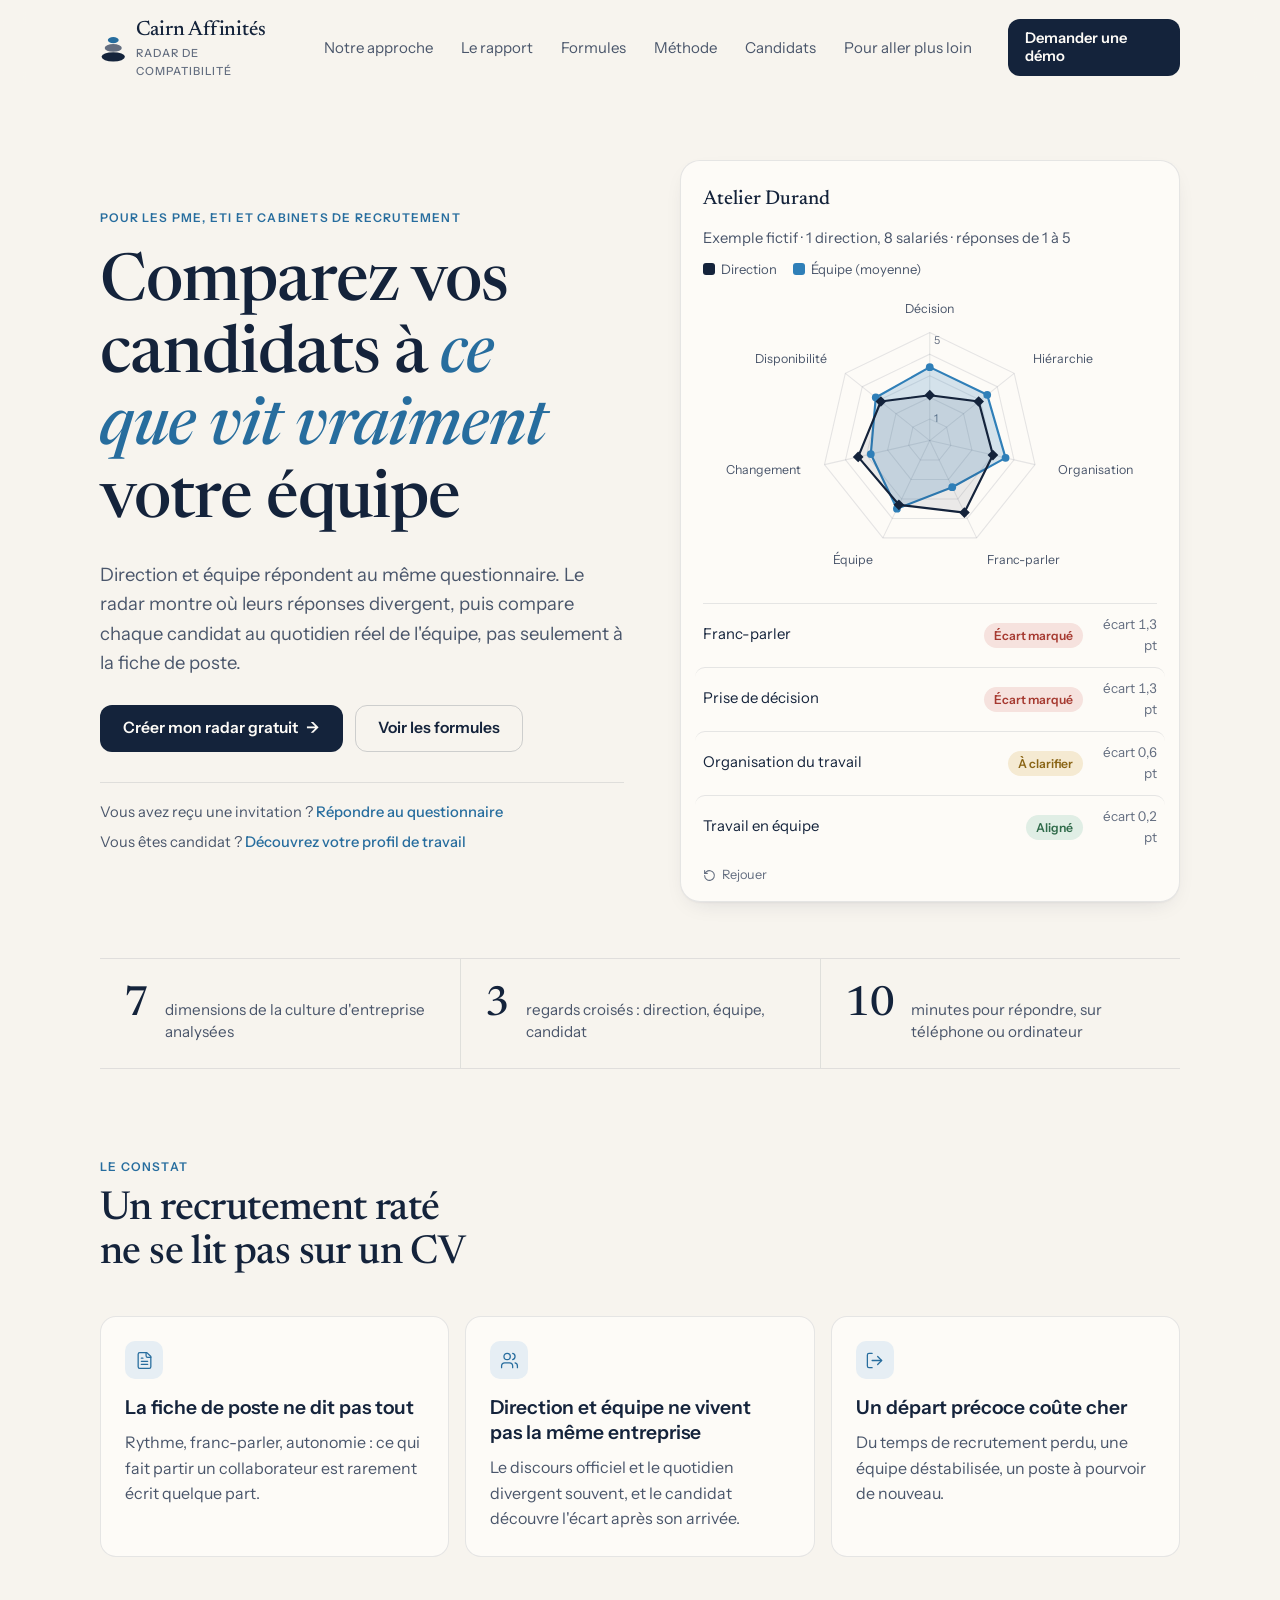
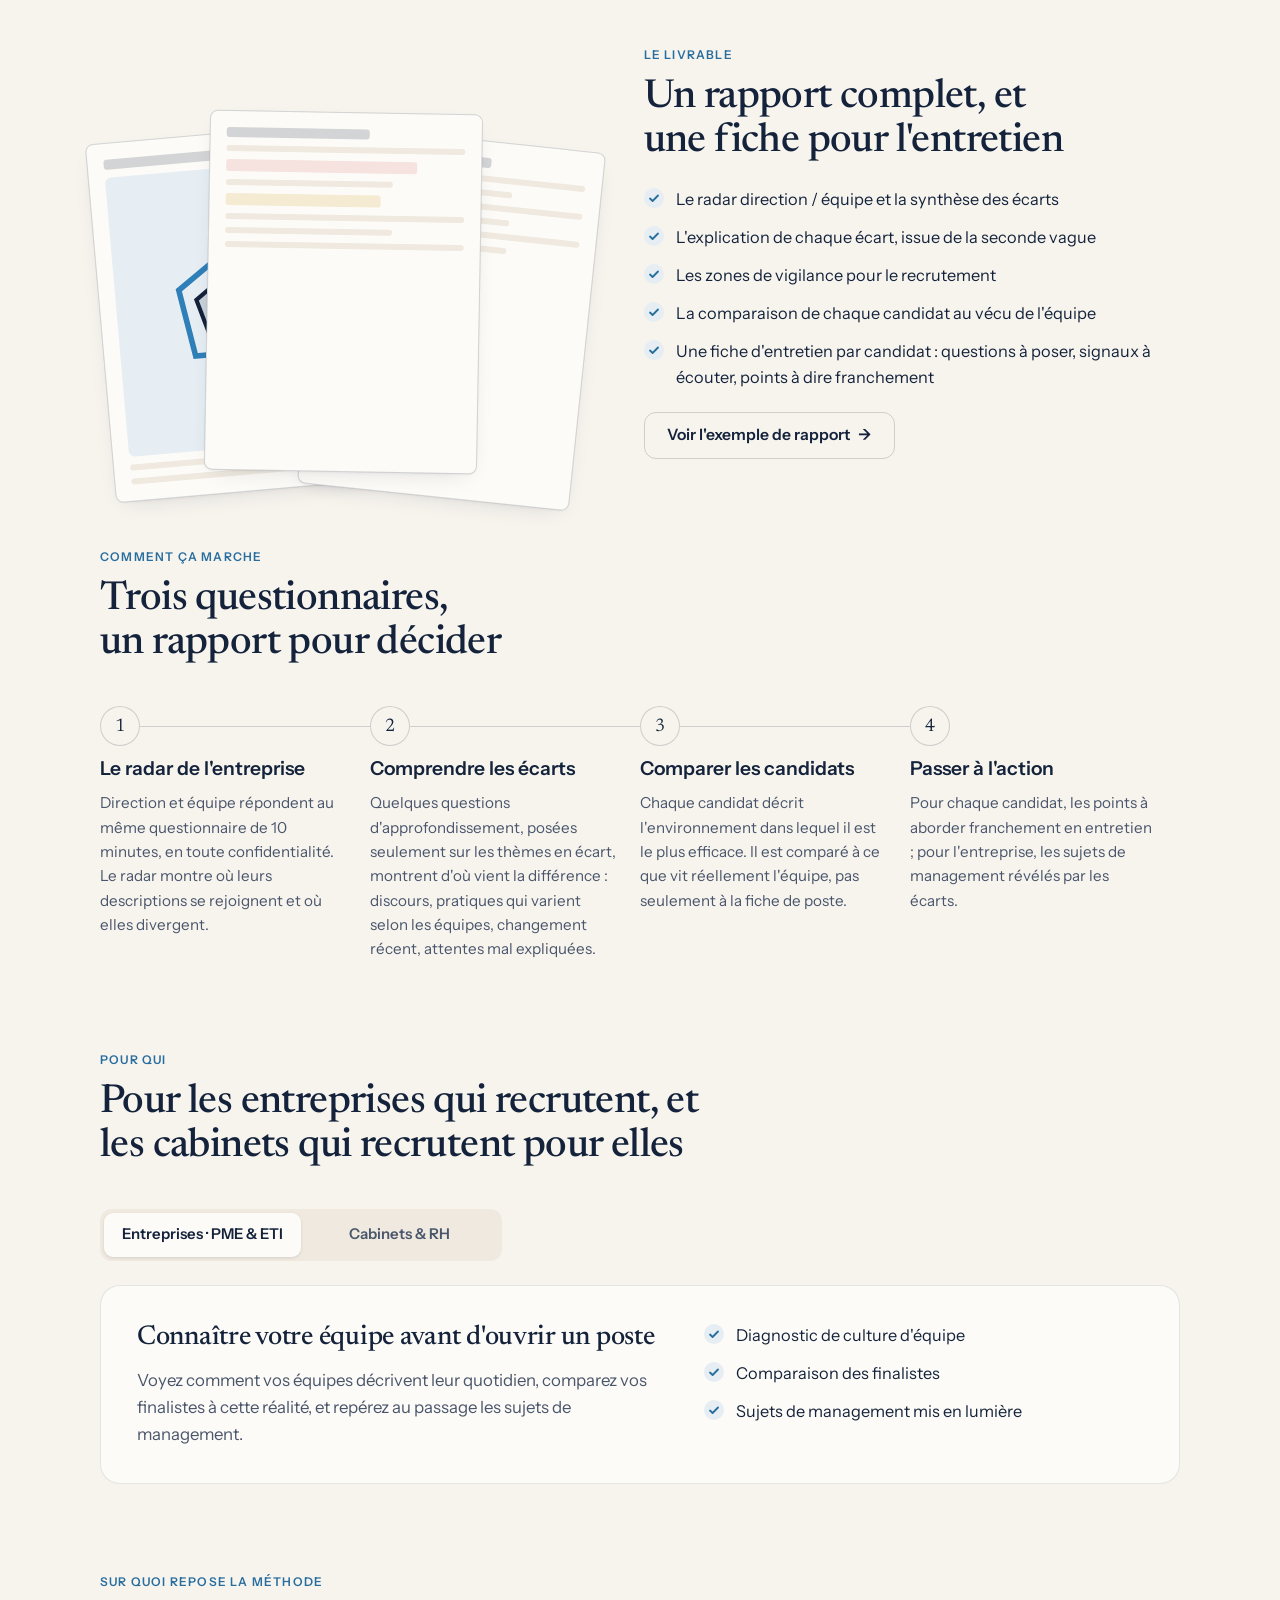
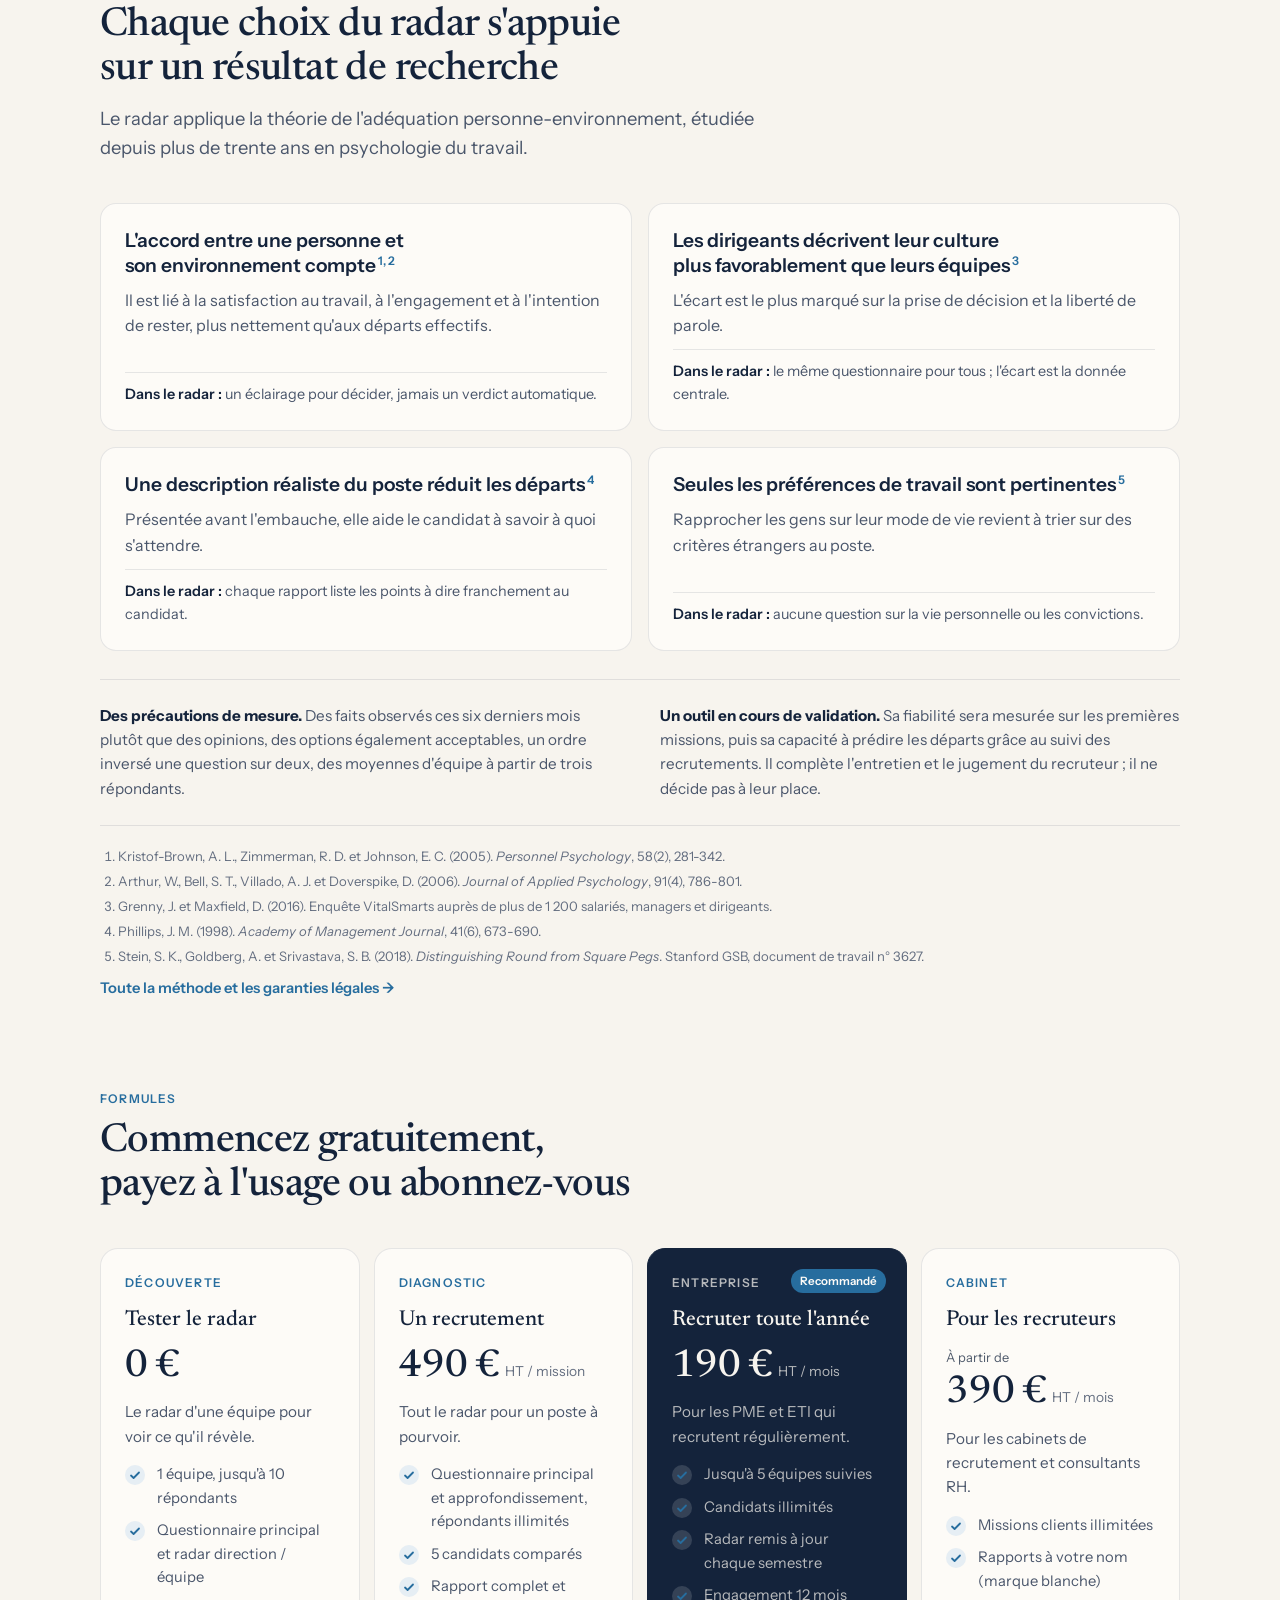
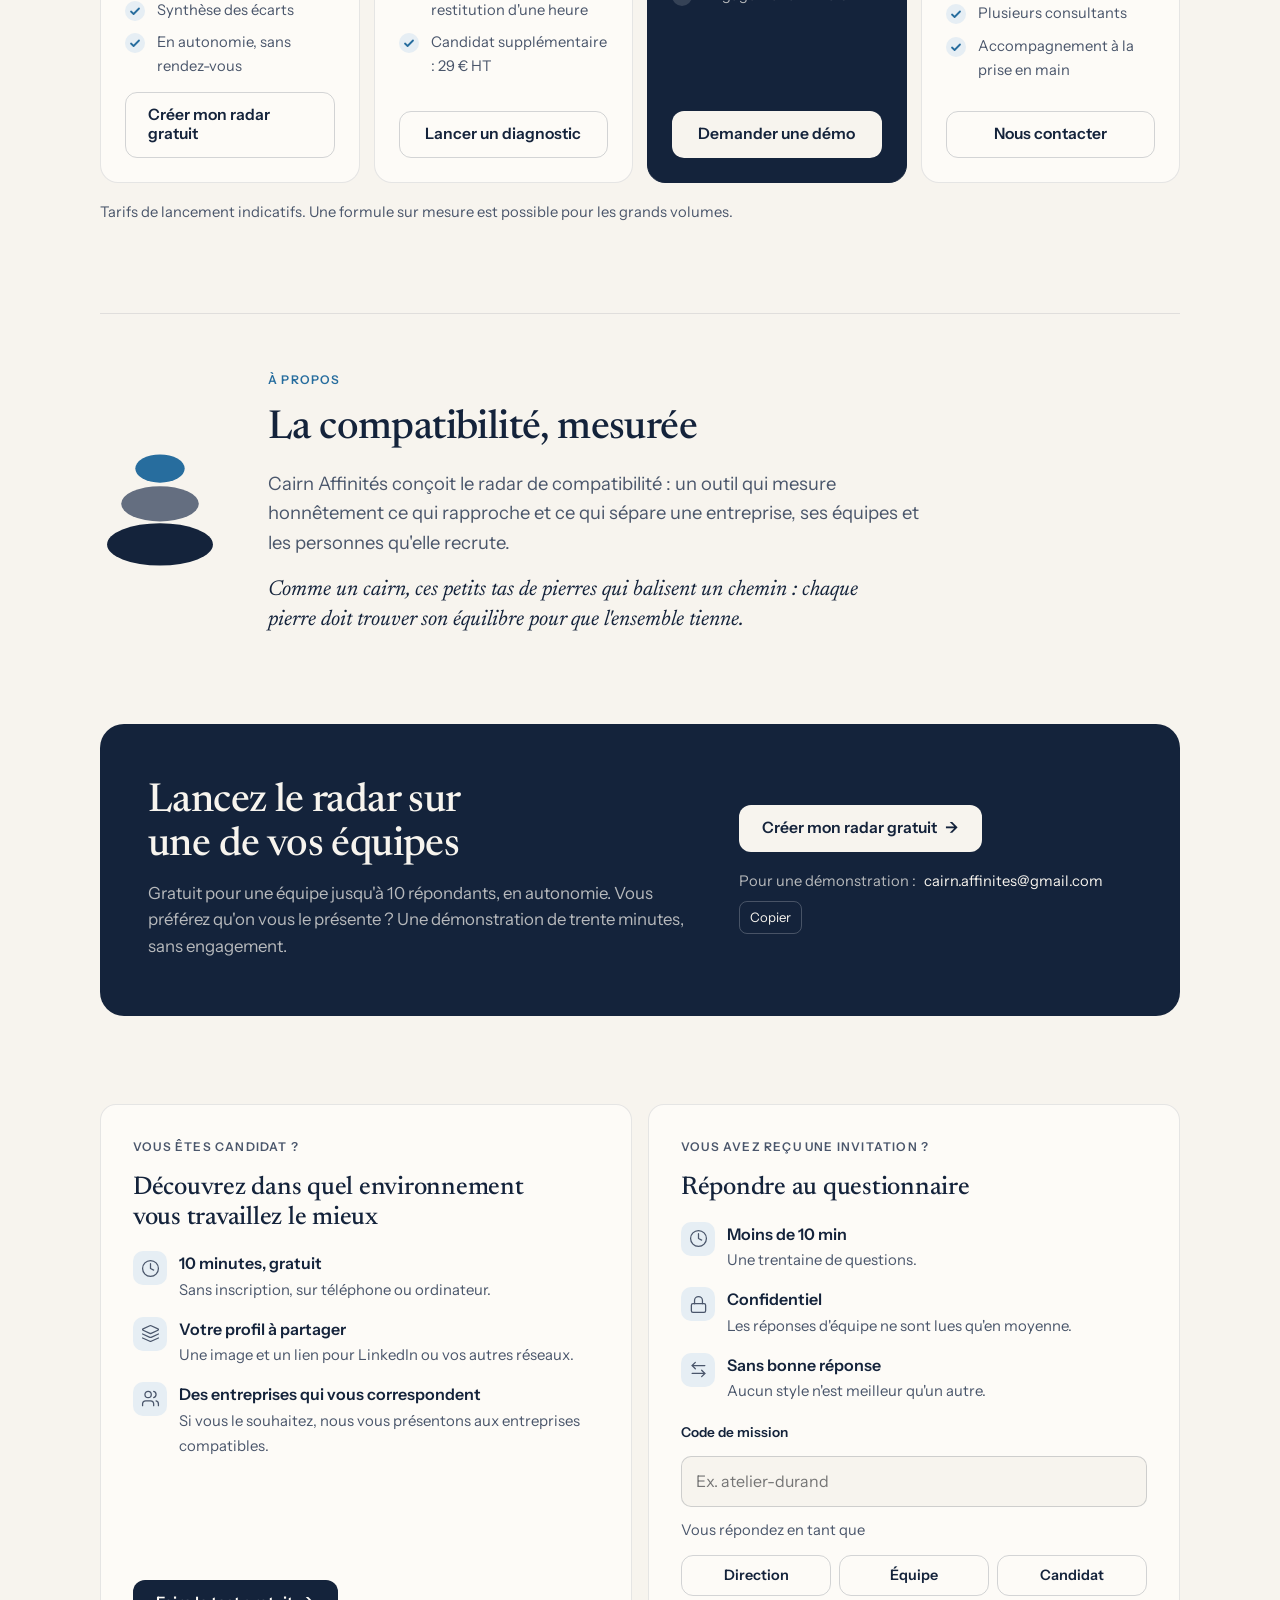
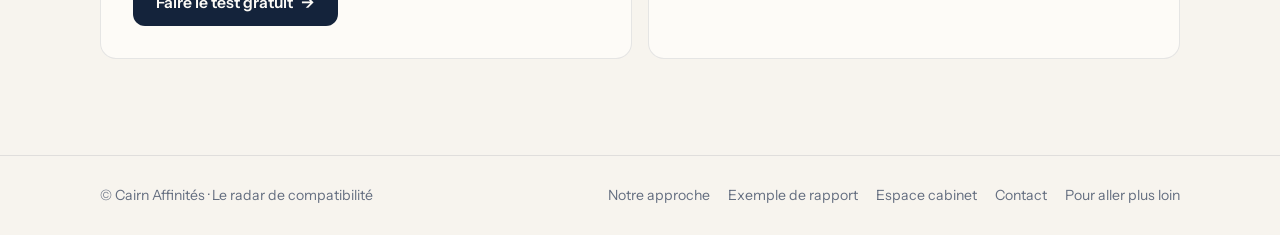
==== commit cfebc4a0: "Menu sur une ligne" ====
--- a/accueil.html
+++ b/accueil.html
@@ -84,10 +84,10 @@
 .logo{display:flex;align-items:center;gap:10px;text-decoration:none;font-family:var(--display);font-size:1.3rem;font-weight:500;letter-spacing:-.01em}
 .logo small{display:block;font-family:var(--body);font-size:.7rem;letter-spacing:.08em;text-transform:uppercase;color:var(--muted);font-weight:500;margin-top:-2px}
 nav.menu{display:flex;gap:4px;margin-left:auto;font-size:.94rem}
-nav.menu a{text-decoration:none;color:var(--text-2);padding:8px 12px;border-radius:8px;transition:color 150ms ease,background-color 150ms ease}
+nav.menu a{text-decoration:none;white-space:nowrap;color:var(--text-2);padding:8px 12px;border-radius:8px;transition:color 150ms ease,background-color 150ms ease}
 @media (hover:hover) and (pointer:fine){nav.menu a:hover{color:var(--ink);background:var(--surface-2)}}
 header.top .btn{padding:10px 16px;font-size:.92rem}
-@media (max-width:820px){nav.menu{display:none}header.top .btn{margin-left:auto}}
+@media (max-width:1080px){nav.menu{display:none}header.top .btn{margin-left:auto}}
 
 /* Entrée de page : cascade courte, opacité + 8px, une seule fois */
 @keyframes rise{from{opacity:0;transform:translateY(10px)}to{opacity:1;transform:none}}
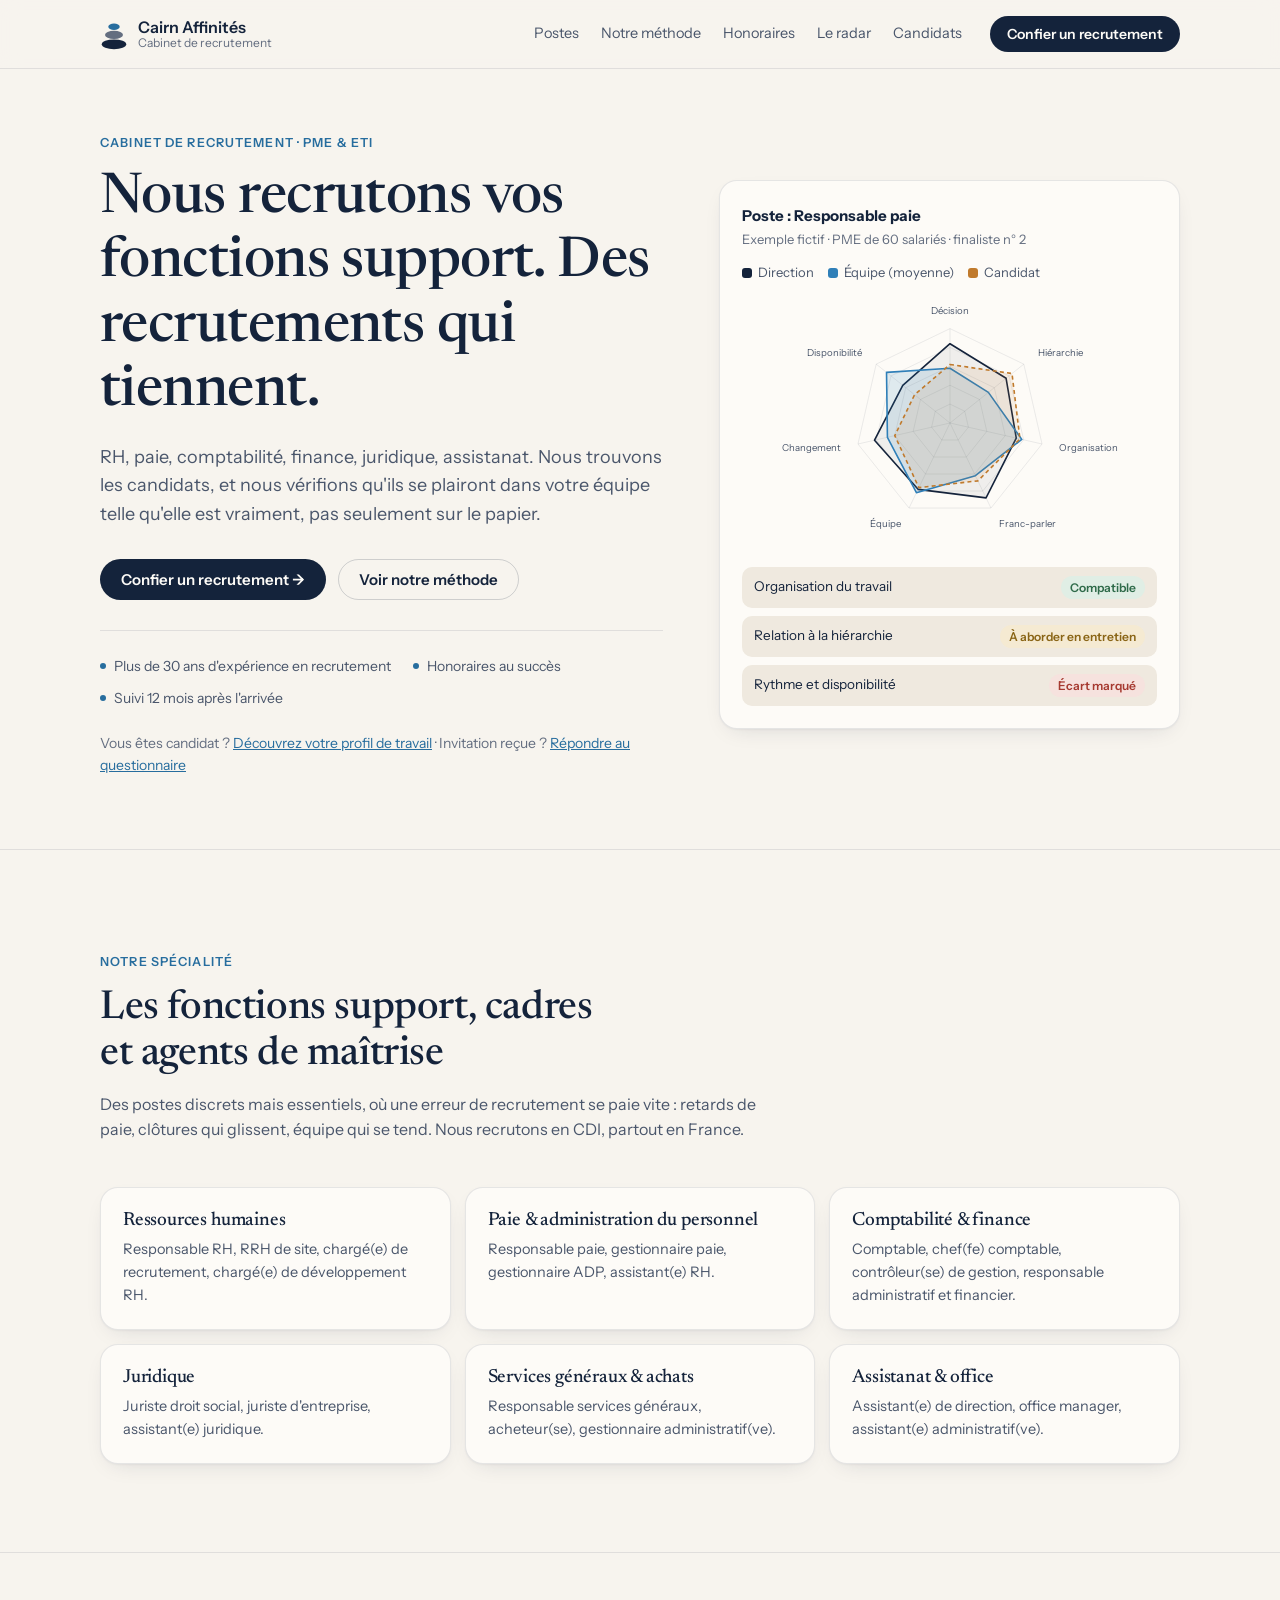
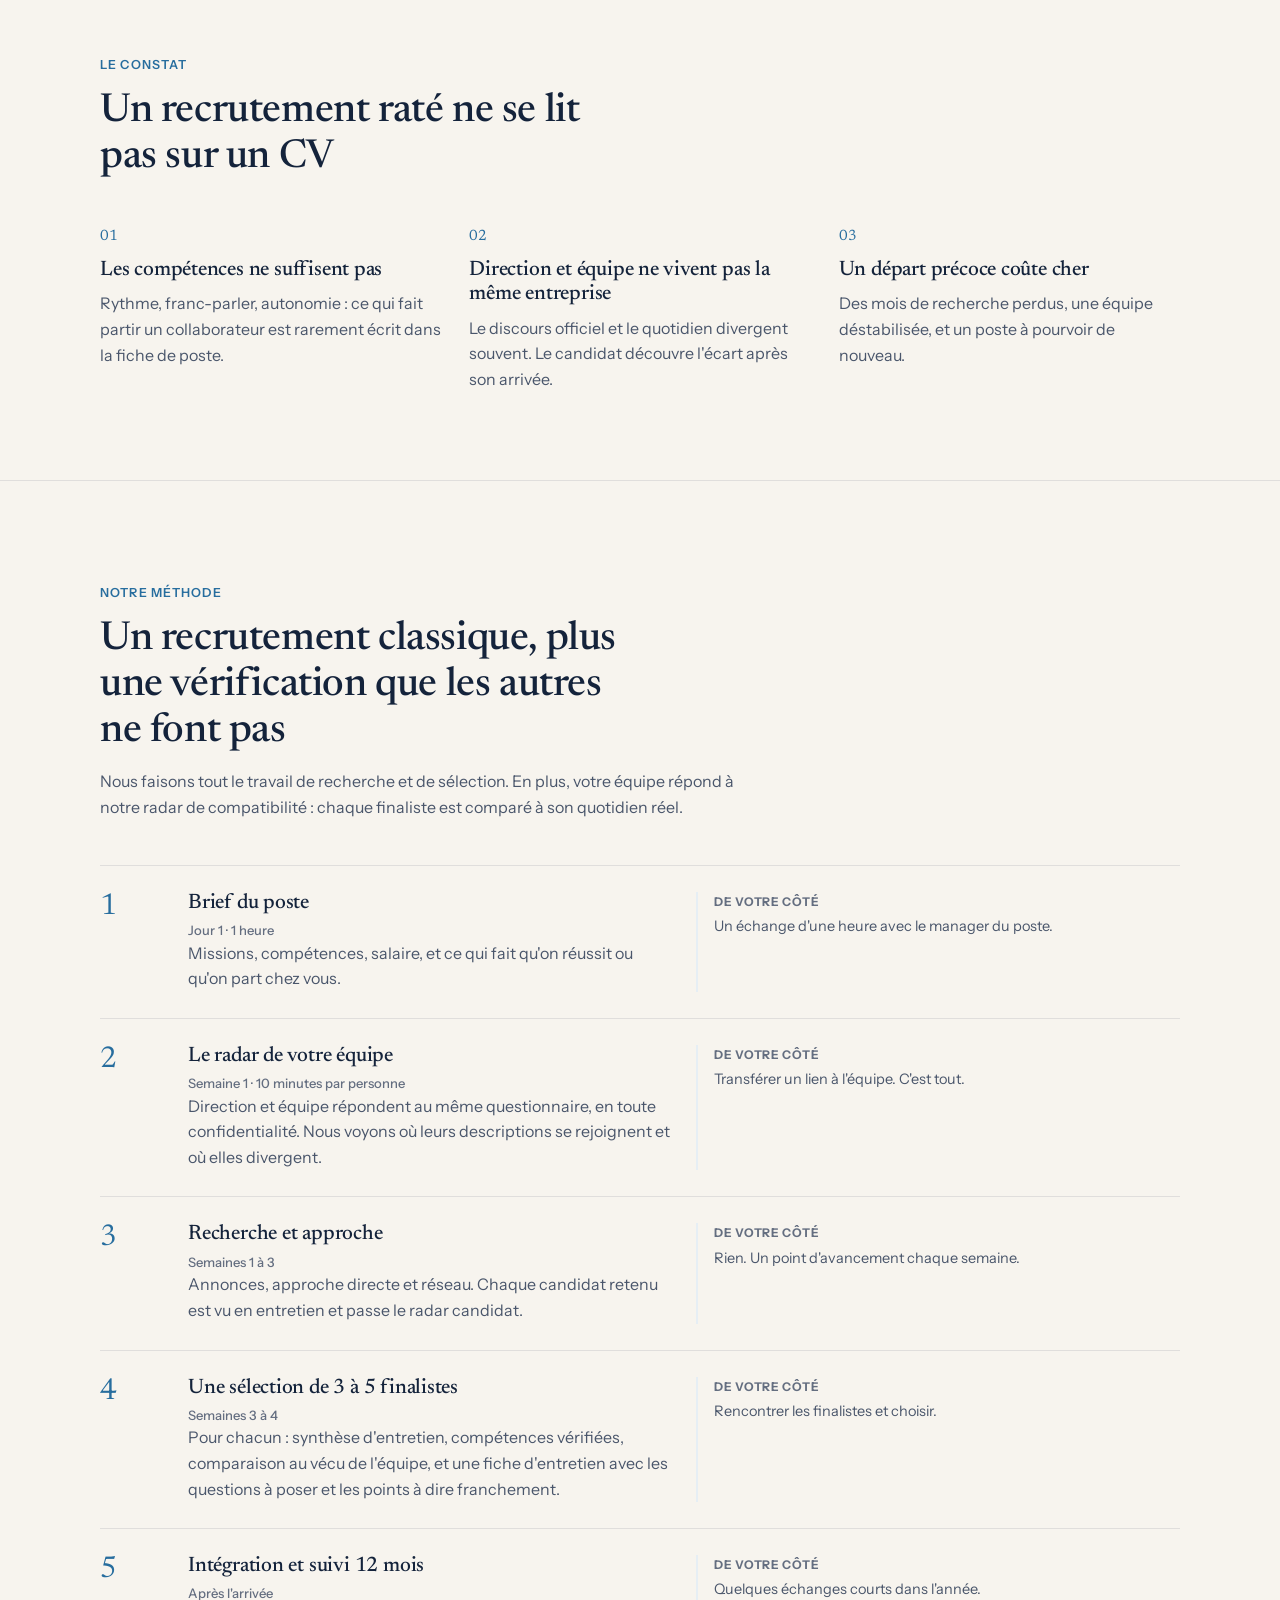
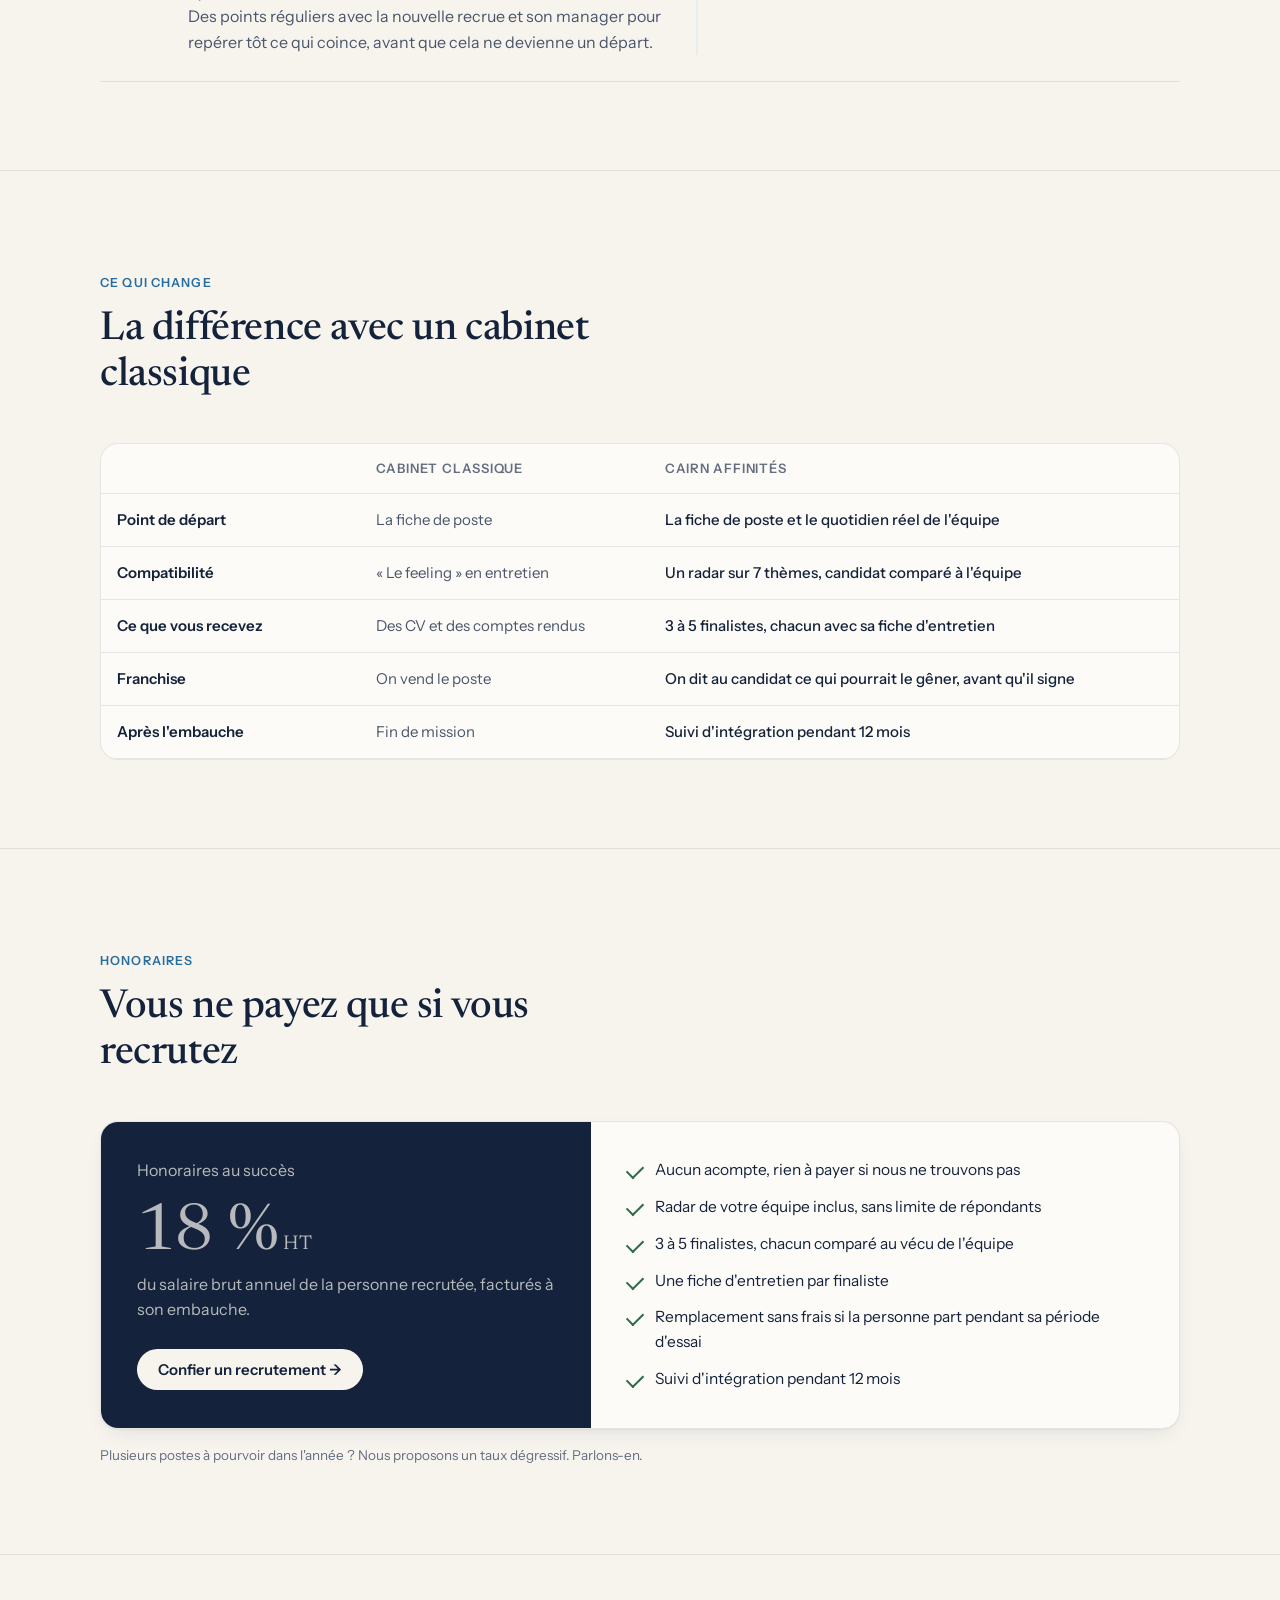
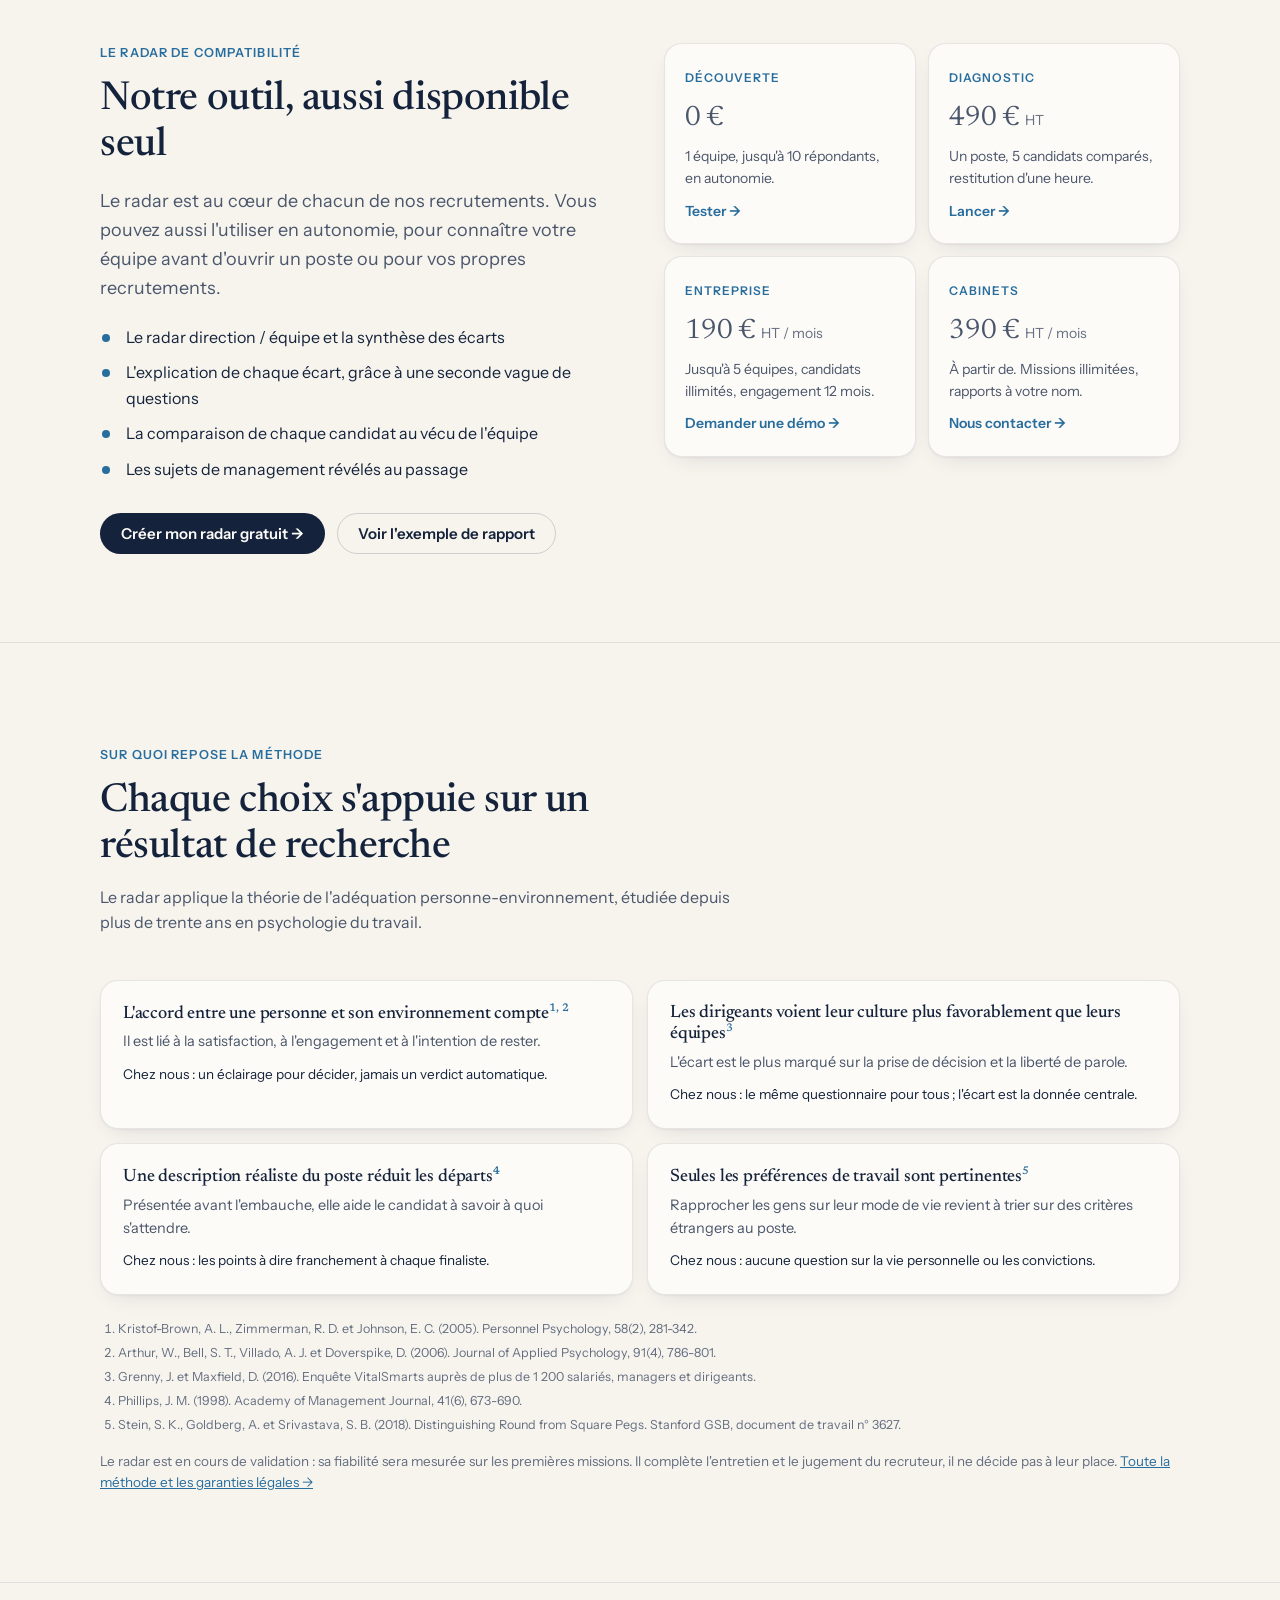
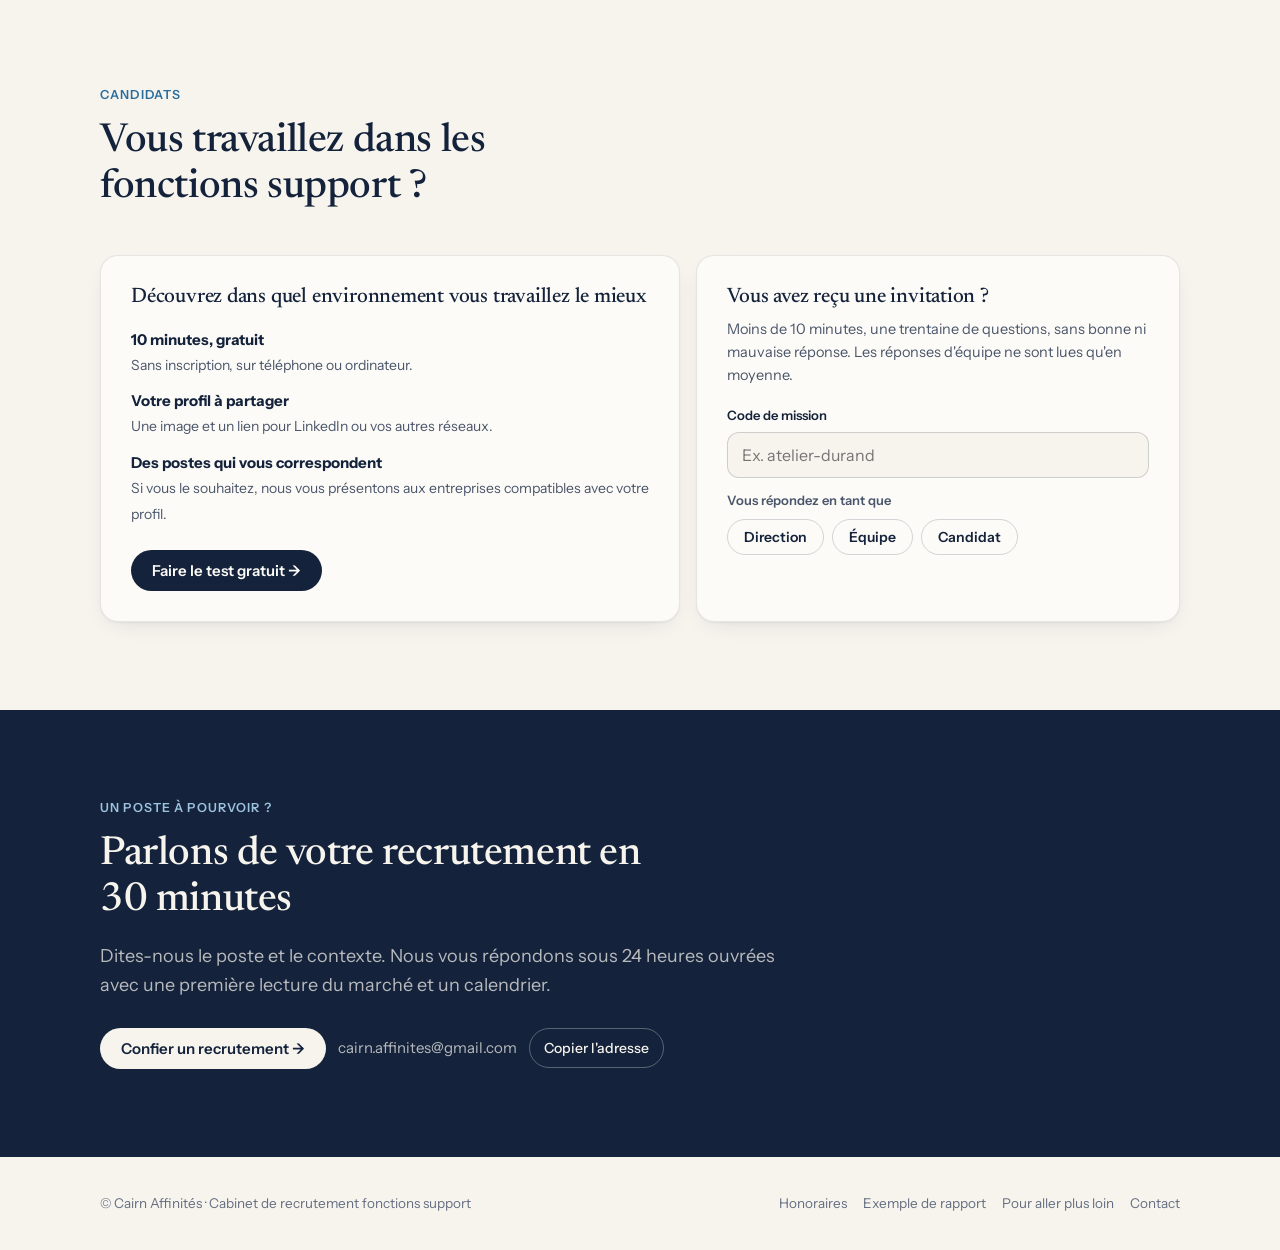
==== commit a3f93628: "Nouvelle page d'accueil : recrutement fonctions support en priorité" ====
--- a/accueil.html
+++ b/accueil.html
@@ -2,647 +2,503 @@
 <html lang="fr">
 <head>
 <meta charset="utf-8">
-<meta name="viewport" content="width=device-width,initial-scale=1,viewport-fit=cover">
-<title>Cairn Affinités</title>
-<meta name="claude:viewport-fit-sides" content="cover">
-<meta name="description" content="Recrutez des personnes qui vont rester : le radar compare le fonctionnement réel de votre entreprise au profil de chaque candidat.">
+<meta name="viewport" content="width=device-width, initial-scale=1">
+<title>Cairn Affinités · Cabinet de recrutement fonctions support</title>
+<meta name="description" content="Cabinet de recrutement spécialisé dans les fonctions support (RH, paie, comptabilité, finance, juridique, assistanat) pour les PME et ETI. Chaque candidat est comparé au quotidien réel de votre équipe.">
 <link rel="preconnect" href="https://fonts.googleapis.com">
 <link rel="preconnect" href="https://fonts.gstatic.com" crossorigin>
-<link rel="stylesheet" href="https://fonts.googleapis.com/css2?family=Instrument+Sans:wght@400;500;600&family=Newsreader:ital,opsz,wght@0,6..72,400;0,6..72,500;1,6..72,400&display=swap">
+<link href="https://fonts.googleapis.com/css2?family=Instrument+Sans:wght@400;500;600&family=Newsreader:opsz,wght@6..72,400;6..72,500&display=swap" rel="stylesheet">
 <style>
-/* Layout : une colonne éditoriale de 1120px ; le radar est le héros, tout le reste reste calme.
-   Mouvement : principes d'Emil Kowalski — courbes ease-out fortes, < 300 ms pour l'UI,
-   jamais de scale(0), hover réservé aux pointeurs fins, retour tactile au clic, transitions interruptibles. */
 :root{
   --bg:#F7F4EE; --surface:#FDFBF7; --surface-2:#EFE9DF;
   --ink:#14233B; --text-2:#4A566B; --muted:#646E80;
   --line:rgba(20,35,59,.10); --line-strong:rgba(20,35,59,.18);
   --sky:#276D9E; --sky-soft:#E6EEF4;
-  --dir:#14233B; --team:#2F7FB8;
+  --dir:#14233B; --team:#2F7FB8; --cand:#C07A2C;
   --crit:#A63A31; --crit-bg:#F6E2DE; --warn:#8A6516; --warn-bg:#F5EAD2; --ok:#2F6B4A; --ok-bg:#E0EEE5;
-  --btn:#14233B; --on-btn:#FDFBF7; --band:#14233B; --on-band:#F7F4EE; --on-band-2:rgba(247,244,238,.72);
+  --band:#14233B; --on-band:#F7F4EE; --on-band-2:rgba(247,244,238,.72);
   --shadow:0 1px 2px rgba(20,35,59,.04),0 8px 24px -12px rgba(20,35,59,.18);
   --display:"Newsreader",Georgia,"Times New Roman",serif;
   --body:"Instrument Sans",system-ui,-apple-system,"Segoe UI",sans-serif;
-  --ease-out:cubic-bezier(.23,1,.32,1);
-  --ease-in-out:cubic-bezier(.77,0,.175,1);
+  --ease:cubic-bezier(.23,1,.32,1);
 }
-@media (prefers-color-scheme:dark){:root:not([data-theme="light"]){
-  --bg:#0F1726; --surface:#162034; --surface-2:#1C2840;
-  --ink:#E9EEF6; --text-2:#B5C0D2; --muted:#8C98AD;
-  --line:rgba(233,238,246,.10); --line-strong:rgba(233,238,246,.20);
-  --sky:#7DB6E0; --sky-soft:#1A2D45; --dir:#E9EEF6; --team:#6FB2E6;
-  --crit:#EE8F86; --crit-bg:#3A1F22; --warn:#E3B866; --warn-bg:#352B17; --ok:#7CC69C; --ok-bg:#17302A;
-  --btn:#E9EEF6; --on-btn:#0F1726; --band:#1C2840; --on-band:#E9EEF6; --on-band-2:rgba(233,238,246,.7);
-  --shadow:0 1px 2px rgba(0,0,0,.2),0 10px 28px -12px rgba(0,0,0,.5);
-  color-scheme:dark}}
-:root[data-theme="dark"]{
-  --bg:#0F1726; --surface:#162034; --surface-2:#1C2840;
-  --ink:#E9EEF6; --text-2:#B5C0D2; --muted:#8C98AD;
-  --line:rgba(233,238,246,.10); --line-strong:rgba(233,238,246,.20);
-  --sky:#7DB6E0; --sky-soft:#1A2D45; --dir:#E9EEF6; --team:#6FB2E6;
-  --crit:#EE8F86; --crit-bg:#3A1F22; --warn:#E3B866; --warn-bg:#352B17; --ok:#7CC69C; --ok-bg:#17302A;
-  --btn:#E9EEF6; --on-btn:#0F1726; --band:#1C2840; --on-band:#E9EEF6; --on-band-2:rgba(233,238,246,.7);
-  --shadow:0 1px 2px rgba(0,0,0,.2),0 10px 28px -12px rgba(0,0,0,.5);
-  color-scheme:dark}
-
-*{box-sizing:border-box}
-html{scroll-behavior:smooth;-webkit-text-size-adjust:100%}
-body{margin:0;background:var(--bg);color:var(--ink);font-family:var(--body);font-size:16px;line-height:1.6;-webkit-font-smoothing:antialiased;overflow-x:hidden}
-body::before{content:"";position:fixed;inset:0 0 auto;height:env(safe-area-inset-top,0px);z-index:30;background:var(--bg)}
-.wrap{max-width:1120px;margin:0 auto;padding-left:max(20px,env(safe-area-inset-left,0px));padding-right:max(20px,env(safe-area-inset-right,0px))}
-h1,h2,h3{font-family:var(--display);font-weight:500;line-height:1.1;text-wrap:balance;margin:0;letter-spacing:-.015em}
-h1{font-size:clamp(2.5rem,6vw,4.1rem)}
-h1 em{font-style:italic;color:var(--sky)}
-h2{font-size:clamp(1.75rem,3.6vw,2.5rem)}
-h3{font-size:1.2rem;font-family:var(--body);font-weight:600;letter-spacing:0;line-height:1.3}
-p{margin:0}
+*{box-sizing:border-box;margin:0;padding:0}
+html{scroll-behavior:smooth;scroll-padding-top:80px;-webkit-text-size-adjust:100%}
+body{background:var(--bg);color:var(--ink);font:16px/1.6 var(--body);-webkit-font-smoothing:antialiased}
 a{color:inherit}
-.eyebrow{font-size:.75rem;text-transform:uppercase;letter-spacing:.1em;color:var(--sky);font-weight:600}
-.lead{font-size:1.15rem;color:var(--text-2);max-width:56ch}
-.small{font-size:.92rem;color:var(--text-2)}
-:focus-visible{outline:2px solid var(--sky);outline-offset:3px;border-radius:6px}
-.num{font-variant-numeric:tabular-nums}
-
-/* Boutons : retour tactile immédiat (scale .97), couleur en 150 ms */
-.btn{display:inline-flex;align-items:center;justify-content:center;gap:8px;padding:13px 22px;border-radius:12px;font-weight:600;font-size:.98rem;text-decoration:none;border:1px solid transparent;cursor:pointer;font-family:inherit;line-height:1.2;
-  transition:transform 160ms var(--ease-out),background-color 150ms ease,border-color 150ms ease,box-shadow 200ms ease;-webkit-tap-highlight-color:transparent;user-select:none}
+img,svg{display:block}
+.wrap{max-width:1120px;margin:0 auto;padding:0 20px}
+h1,h2,h3{font-family:var(--display);font-weight:500;letter-spacing:-.01em;line-height:1.15}
+h1{font-size:clamp(34px,5.2vw,56px)}
+h2{font-size:clamp(28px,3.6vw,40px);max-width:22ch}
+h3{font-size:21px}
+p{color:var(--text-2)}
+.eyebrow{font-size:12.5px;font-weight:600;letter-spacing:.09em;text-transform:uppercase;color:var(--sky);margin-bottom:14px}
+.lead{font-size:18px;max-width:58ch;margin-top:18px}
+section{padding:88px 0;border-top:1px solid var(--line)}
+.sec-head{margin-bottom:44px}
+.sec-head p{max-width:60ch;margin-top:14px}
+
+/* Header */
+header{position:sticky;top:0;z-index:20;background:rgba(247,244,238,.92);backdrop-filter:blur(10px);-webkit-backdrop-filter:blur(10px);border-bottom:1px solid var(--line)}
+header .wrap{display:flex;align-items:center;gap:28px;height:68px}
+.logo{display:flex;align-items:center;gap:10px;text-decoration:none;font-weight:600;font-size:16px;line-height:1.1}
+.logo small{display:block;font-weight:400;font-size:12px;color:var(--muted)}
+.menu{display:flex;gap:22px;margin-left:auto;font-size:14.5px}
+.menu a{text-decoration:none;color:var(--text-2);transition:color .15s}
+.menu a:hover{color:var(--ink)}
+.btn{display:inline-flex;align-items:center;gap:8px;justify-content:center;padding:12px 20px;border-radius:999px;font:600 15px/1 var(--body);text-decoration:none;cursor:pointer;border:1px solid transparent;transition:transform .16s var(--ease),background .16s,border-color .16s;white-space:nowrap}
 .btn:active{transform:scale(.97)}
-.btn-primary{background:var(--btn);color:var(--on-btn)}
+.btn-primary{background:var(--ink);color:var(--surface)}
+.btn-primary:hover{background:#1f3456}
 .btn-ghost{border-color:var(--line-strong);color:var(--ink);background:transparent}
-.btn .arr{display:inline-block;transition:transform 200ms var(--ease-out)}
-@media (hover:hover) and (pointer:fine){
-  .btn-primary:hover{box-shadow:0 6px 18px -8px rgba(20,35,59,.55)}
-  .btn-ghost:hover{background:var(--surface);border-color:var(--ink)}
-  .btn:hover .arr{transform:translateX(3px)}
-}
-
-/* En-tête */
-header.top{position:sticky;top:env(safe-area-inset-top,0px);z-index:20;background:color-mix(in srgb,var(--bg) 82%,transparent);backdrop-filter:saturate(1.4) blur(12px);-webkit-backdrop-filter:saturate(1.4) blur(12px);border-bottom:1px solid transparent;transition:border-color 200ms ease}
-header.top.scrolled{border-bottom-color:var(--line)}
-header.top .wrap{display:flex;align-items:center;gap:24px;padding-block:14px}
-.logo{display:flex;align-items:center;gap:10px;text-decoration:none;font-family:var(--display);font-size:1.3rem;font-weight:500;letter-spacing:-.01em}
-.logo small{display:block;font-family:var(--body);font-size:.7rem;letter-spacing:.08em;text-transform:uppercase;color:var(--muted);font-weight:500;margin-top:-2px}
-nav.menu{display:flex;gap:4px;margin-left:auto;font-size:.94rem}
-nav.menu a{text-decoration:none;white-space:nowrap;color:var(--text-2);padding:8px 12px;border-radius:8px;transition:color 150ms ease,background-color 150ms ease}
-@media (hover:hover) and (pointer:fine){nav.menu a:hover{color:var(--ink);background:var(--surface-2)}}
-header.top .btn{padding:10px 16px;font-size:.92rem}
-@media (max-width:1080px){nav.menu{display:none}header.top .btn{margin-left:auto}}
-
-/* Entrée de page : cascade courte, opacité + 8px, une seule fois */
-@keyframes rise{from{opacity:0;transform:translateY(10px)}to{opacity:1;transform:none}}
-@keyframes fade{from{opacity:0}to{opacity:1}}
-.enter{animation:rise 600ms var(--ease-out) both;animation-delay:calc(var(--i,0) * 70ms)}
+.btn-ghost:hover{border-color:var(--ink)}
+.btn-light{background:var(--on-band);color:var(--ink)}
+header .btn{padding:10px 16px;font-size:14px}
+@media (max-width:960px){.menu{display:none}header .btn{margin-left:auto}}
+@media (max-width:420px){.logo small{display:none}header .btn{padding:9px 13px;font-size:13px}}
 
 /* Hero */
-.hero{display:grid;grid-template-columns:1.05fr 1fr;gap:56px;align-items:center;padding-block:64px 56px}
-.hero-txt{display:flex;flex-direction:column;gap:22px;min-width:0}
-.cta-row{display:flex;flex-wrap:wrap;gap:12px;margin-top:6px}
-.side-links{display:flex;flex-direction:column;gap:6px;margin-top:8px;padding-top:18px;border-top:1px solid var(--line)}
-.side-links a{color:var(--sky);text-decoration:none;font-weight:500}
-@media (hover:hover) and (pointer:fine){.side-links a:hover{text-decoration:underline;text-underline-offset:3px}}
-@media (max-width:900px){.hero{grid-template-columns:1fr;gap:40px;padding-block:40px}}
-
-.radar-card{background:var(--surface);border:1px solid var(--line);border-radius:20px;box-shadow:var(--shadow);padding:22px 22px 10px;min-width:0}
-.radar-head{display:flex;justify-content:space-between;align-items:baseline;gap:12px;flex-wrap:wrap}
-.radar-head b{font-family:var(--display);font-size:1.25rem;font-weight:500}
-.legend{display:flex;gap:16px;font-size:.82rem;color:var(--text-2);margin-top:8px}
-.legend i{display:inline-block;width:12px;height:12px;border-radius:3px;margin-right:6px;vertical-align:-1px}
-.legend .d{background:var(--dir)} .legend .e{background:var(--team)}
-svg.radar{display:block;width:100%;height:auto;margin-top:4px;overflow:visible}
-svg.radar text{font-size:11.5px;fill:var(--text-2);font-family:var(--body);transition:fill 150ms ease,font-weight 150ms ease}
-svg.radar text.tick{fill:var(--muted);font-size:10px}
-svg.radar .spoke{stroke:var(--line);stroke-width:1;transition:stroke 150ms ease,stroke-width 150ms ease}
-svg.radar .spoke.on{stroke:var(--sky);stroke-width:1.5}
-svg.radar text.on{fill:var(--ink);font-weight:600}
-svg.radar .mk{transition:transform 200ms var(--ease-out);transform-box:fill-box;transform-origin:center}
-svg.radar .mk.on{transform:scale(1.5)}
-.ecarts{list-style:none;margin:6px 0 0;padding:0;border-top:1px solid var(--line)}
-.ecarts li{display:grid;grid-template-columns:1fr auto 64px;align-items:center;gap:10px;padding:10px 8px;margin:0 -8px;border-radius:10px;font-size:.93rem;cursor:default;transition:background-color 150ms ease}
-.ecarts li+li{border-top:1px solid var(--line)}
-.ecarts li.on{background:var(--surface-2)}
-.ecarts .cote{text-align:right;color:var(--muted);font-size:.84rem;font-variant-numeric:tabular-nums}
-.pill{font-size:.76rem;font-weight:600;padding:3px 10px;border-radius:999px;white-space:nowrap}
-.pill.crit{background:var(--crit-bg);color:var(--crit)} .pill.warn{background:var(--warn-bg);color:var(--warn)} .pill.ok{background:var(--ok-bg);color:var(--ok)}
-.replay{border:0;background:none;color:var(--muted);font:inherit;font-size:.8rem;cursor:pointer;padding:6px 0;display:inline-flex;gap:6px;align-items:center;transition:color 150ms ease}
-.replay:active{transform:scale(.97)}
-@media (hover:hover) and (pointer:fine){.replay:hover{color:var(--ink)}}
-
-/* Chiffres */
-.kpis{display:grid;grid-template-columns:repeat(3,1fr);border-block:1px solid var(--line)}
-.kpis div{padding:26px 24px;display:flex;gap:16px;align-items:baseline}
-.kpis div+div{border-left:1px solid var(--line)}
-.kpis b{font-family:var(--display);font-size:2.6rem;font-weight:500;line-height:1;font-variant-numeric:tabular-nums}
-.kpis span{color:var(--text-2);font-size:.95rem;line-height:1.4}
-@media (max-width:720px){.kpis{grid-template-columns:1fr}.kpis div+div{border-left:0;border-top:1px solid var(--line)}.kpis div{padding:18px 4px}}
-
-/* Sections */
-section.bloc{padding-block:88px 0}
-.bloc-tete{display:flex;flex-direction:column;gap:12px;max-width:680px;margin-bottom:40px}
-@media (max-width:720px){section.bloc{padding-block:64px 0}.bloc-tete{margin-bottom:28px}}
-
-.cartes3{display:grid;grid-template-columns:repeat(3,1fr);gap:16px}
-.cartes2{display:grid;grid-template-columns:repeat(2,1fr);gap:16px}
-@media (max-width:860px){.cartes3,.cartes2{grid-template-columns:1fr}}
-.carte{background:var(--surface);border:1px solid var(--line);border-radius:16px;padding:24px;display:flex;flex-direction:column;gap:10px;min-width:0}
-.carte p{color:var(--text-2)}
-.ic{width:38px;height:38px;border-radius:10px;background:var(--sky-soft);color:var(--sky);display:grid;place-items:center;margin-bottom:6px}
-.ic svg{width:19px;height:19px}
-
-/* Livrable */
-.livrable{display:grid;grid-template-columns:minmax(0,1fr) minmax(0,1.1fr);gap:56px;align-items:center}
-@media (max-width:860px){.livrable{grid-template-columns:1fr;gap:32px}}
-.pages{position:relative;height:300px;display:block;text-decoration:none}
-.page{position:absolute;width:56%;aspect-ratio:1/1.32;max-width:100%;background:var(--surface);border:1px solid var(--line-strong);border-radius:8px;box-shadow:var(--shadow);padding:16px;display:flex;flex-direction:column;gap:8px;transition:transform 300ms var(--ease-out)}
-.page i{display:block;height:6px;border-radius:3px;background:var(--surface-2)}
-.page i.t{height:10px;width:60%;background:var(--line-strong)}
-.page i.s{width:70%} .page i.c{background:var(--crit-bg);height:12px;width:80%} .page i.w{background:var(--warn-bg);height:12px;width:65%}
-.page .mini{flex:1;border-radius:6px;background:var(--sky-soft);display:grid;place-items:center}
-.page .mini svg{width:70%;height:auto}
-.p1{left:0;top:30px;transform:rotate(-5deg)} .p2{left:22%;top:10px;transform:rotate(1deg);z-index:2} .p3{left:44%;top:36px;transform:rotate(6deg);z-index:1}
-@media (hover:hover) and (pointer:fine){
-  .pages:hover .p1{transform:rotate(-8deg) translateX(-10px)}
-  .pages:hover .p2{transform:rotate(0) translateY(-8px)}
-  .pages:hover .p3{transform:rotate(9deg) translateX(10px)}
-}
-.inclus{list-style:none;margin:0;padding:0;display:flex;flex-direction:column;gap:12px}
-.inclus li{display:grid;grid-template-columns:20px 1fr;gap:12px;color:var(--text-2)}
-.inclus li::before{content:"";width:20px;height:20px;border-radius:50%;margin-top:2px;background:var(--sky-soft) url("data:image/svg+xml,%3Csvg xmlns='http://www.w3.org/2000/svg' viewBox='0 0 20 20'%3E%3Cpath d='M6 10.5l2.6 2.5L14 7.5' fill='none' stroke='%23276D9E' stroke-width='1.8' stroke-linecap='round' stroke-linejoin='round'/%3E%3C/svg%3E") center/20px no-repeat}
-.inclus.lg li{color:var(--ink);font-size:1.02rem}
-
-/* Méthode : une vraie séquence, donc numérotée */
-.etapes{list-style:none;margin:0;padding:0;display:grid;grid-template-columns:repeat(4,1fr);gap:0;counter-reset:e;position:relative}
-.etapes li{padding:0 24px 0 0;display:flex;flex-direction:column;gap:10px;position:relative}
-.etapes .n{width:40px;height:40px;border-radius:50%;border:1px solid var(--line-strong);background:var(--bg);display:grid;place-items:center;font-family:var(--display);font-size:1.15rem;position:relative;z-index:1}
-.etapes li::after{content:"";position:absolute;left:40px;right:0;top:20px;height:1px;background:var(--line-strong)}
-.etapes li:last-child::after{display:none}
-.etapes p{color:var(--text-2);font-size:.95rem}
-@media (max-width:900px){
-  .etapes{grid-template-columns:1fr;gap:28px}
-  .etapes li{display:grid;grid-template-columns:40px 1fr;column-gap:18px;row-gap:6px;padding:0}
-  .etapes .n{grid-row:span 2}
-  .etapes li::after{left:20px;right:auto;top:44px;bottom:-28px;width:1px;height:auto}
-}
-
-/* Pour qui : onglets segmentés, indicateur qui glisse (transition interruptible) */
-.seg{display:inline-grid;grid-template-columns:1fr 1fr;position:relative;background:var(--surface-2);border-radius:12px;padding:4px;margin-bottom:24px;max-width:100%}
-.seg button{position:relative;z-index:1;border:0;background:none;font:inherit;font-weight:600;font-size:.93rem;color:var(--text-2);padding:10px 18px;border-radius:9px;cursor:pointer;transition:color 200ms ease;white-space:nowrap}
-.seg button[aria-selected="true"]{color:var(--ink)}
-.seg button:active{transform:scale(.97)}
-.seg .ind{position:absolute;top:4px;bottom:4px;left:4px;width:calc(50% - 4px);background:var(--surface);border-radius:9px;box-shadow:0 1px 3px rgba(20,35,59,.12);transition:transform 260ms var(--ease-out)}
-.seg[data-i="1"] .ind{transform:translateX(100%)}
-.cible{display:grid;grid-template-columns:1.2fr 1fr;gap:40px;align-items:start;background:var(--surface);border:1px solid var(--line);border-radius:20px;padding:36px}
-.cible h3{font-family:var(--display);font-weight:500;font-size:1.7rem;letter-spacing:-.01em;line-height:1.15}
-.cible .txt{display:flex;flex-direction:column;gap:14px}
-.cible p{color:var(--text-2);font-size:1.05rem}
-.panneau[hidden]{display:none!important}
-.panneau{animation:swap 240ms var(--ease-out)}
-@keyframes swap{from{opacity:0;transform:translateY(4px);filter:blur(2px)}to{opacity:1;transform:none;filter:none}}
-@media (max-width:760px){.cible{grid-template-columns:1fr;padding:24px;gap:24px}.seg{display:grid;width:100%}}
-
-.dans{font-size:.9rem;padding-top:10px;border-top:1px solid var(--line);margin-top:auto}
-.dans b{color:var(--ink);font-weight:600}
-.carte sup{font-size:.62em;color:var(--sky);font-weight:600;margin-left:2px}
-.rigueur{display:grid;grid-template-columns:1fr 1fr;gap:16px 40px;margin-top:28px;padding-block:24px;border-block:1px solid var(--line)}
-.rigueur p{color:var(--text-2);font-size:.95rem}.rigueur b{color:var(--ink)}
-@media (max-width:760px){.rigueur{grid-template-columns:1fr}}
-.refs{margin:20px 0 10px;padding-left:1.4em;font-size:.82rem;color:var(--muted);display:flex;flex-direction:column;gap:4px}
-a.lien{color:var(--sky);text-decoration:none;font-weight:600}
-@media (hover:hover) and (pointer:fine){a.lien:hover{text-decoration:underline;text-underline-offset:3px}}
-
-/* Formules */
-.offres{display:grid;grid-template-columns:repeat(4,1fr);gap:14px;align-items:stretch}
-@media (max-width:1000px){.offres{grid-template-columns:repeat(2,1fr)}}
-@media (max-width:600px){.offres{grid-template-columns:1fr}}
-.offre{background:var(--surface);border:1px solid var(--line);border-radius:18px;padding:24px;display:flex;flex-direction:column;gap:14px;position:relative;min-width:0}
-.offre.vedette{background:var(--band);color:var(--on-band);border-color:var(--band)}
-.offre.vedette .eyebrow{color:var(--on-band-2)}
-.offre.vedette .pitch,.offre.vedette .inclus li,.offre.vedette .unite{color:var(--on-band-2)}
-.offre.vedette .inclus li::before{background-color:rgba(255,255,255,.14)}
-.offre.vedette .btn-primary{background:var(--on-band);color:var(--band)}
-.offre .tag{position:absolute;top:20px;right:20px;font-size:.72rem;font-weight:600;padding:3px 9px;border-radius:999px;background:var(--sky);color:var(--on-btn)}
-.offre h3{font-family:var(--display);font-weight:500;font-size:1.35rem}
-.prix{display:flex;align-items:baseline;gap:6px;flex-wrap:wrap}
-.prix small{width:100%;font-size:.8rem;color:inherit;opacity:.75}
-.prix strong{font-family:var(--display);font-size:2.4rem;font-weight:500;line-height:1;font-variant-numeric:tabular-nums}
-.unite{font-size:.86rem;color:var(--muted)}
-.pitch{color:var(--text-2);font-size:.95rem}
-.offre .inclus{gap:9px;flex:1}
-.offre .inclus li{font-size:.92rem}
-.offre .btn{width:100%}
-.note{margin-top:18px}
-
-/* À propos */
-.apropos{display:grid;grid-template-columns:auto 1fr;gap:48px;align-items:center;border-top:1px solid var(--line);padding-top:56px}
-.apropos .cairn{width:120px;height:auto}
-.apropos .cairn ellipse{transform-box:fill-box;transform-origin:center bottom}
-.apropos blockquote{margin:0;font-family:var(--display);font-style:italic;font-size:1.35rem;line-height:1.4;color:var(--ink);max-width:52ch}
-.apropos .txt{display:flex;flex-direction:column;gap:18px}
-@media (max-width:700px){.apropos{grid-template-columns:1fr;gap:24px}.apropos .cairn{width:80px}}
-
-/* Bande finale */
-.band{background:var(--band);color:var(--on-band);border-radius:24px;padding:56px 48px;display:grid;grid-template-columns:1.4fr 1fr;gap:40px;align-items:center;margin-top:88px}
-.band p{color:var(--on-band-2);font-size:1.05rem;margin-top:12px}
-.band .btn-primary{background:var(--on-band);color:var(--band)}
-.mail{display:flex;align-items:center;gap:8px;margin-top:14px;font-size:.92rem;color:var(--on-band-2);flex-wrap:wrap}
-.mail code{font-family:inherit;color:var(--on-band);user-select:all}
-.copy{border:1px solid rgba(255,255,255,.22);background:transparent;color:var(--on-band);font:inherit;font-size:.82rem;padding:5px 10px;border-radius:8px;cursor:pointer;transition:background-color 150ms ease,transform 160ms var(--ease-out)}
-.copy:active{transform:scale(.97)}
-@media (hover:hover) and (pointer:fine){.copy:hover{background:rgba(255,255,255,.08)}}
-.band .actions{display:flex;flex-direction:column;align-items:flex-start;gap:4px}
-@media (max-width:800px){.band{grid-template-columns:1fr;padding:36px 24px;gap:24px;margin-top:64px}}
-
-/* Candidats & répondants */
-.duo{display:grid;grid-template-columns:1fr 1fr;gap:16px}
-@media (max-width:860px){.duo{grid-template-columns:1fr}}
-.duo .carte{padding:32px;gap:18px}
-.duo h3{font-family:var(--display);font-weight:500;font-size:1.6rem;letter-spacing:-.01em;line-height:1.15}
-.atouts{display:flex;flex-direction:column;gap:14px}
-.atout{display:grid;grid-template-columns:34px 1fr;gap:12px;align-items:start}
-.atout .ic{width:34px;height:34px;margin:0}
-.atout b{display:block;font-weight:600}
-.atout span{color:var(--text-2);font-size:.93rem}
-form.code{display:flex;flex-direction:column;gap:12px;margin-top:auto}
-form.code label{font-size:.85rem;font-weight:600}
-form.code input{font:inherit;padding:12px 14px;border-radius:10px;border:1px solid var(--line-strong);background:var(--bg);color:var(--ink);transition:border-color 150ms ease,box-shadow 150ms ease;width:100%}
-form.code input:focus{outline:none;border-color:var(--sky);box-shadow:0 0 0 3px var(--sky-soft)}
-.roles{display:grid;grid-template-columns:repeat(3,1fr);gap:8px}
-@media (max-width:480px){.roles{grid-template-columns:1fr}}
-.roles .btn{padding:11px 10px;font-size:.9rem}
-.err{color:var(--crit);font-size:.88rem;min-height:1.3em}
-.shake{animation:shake 320ms var(--ease-out)}
-@keyframes shake{20%{transform:translateX(-4px)}45%{transform:translateX(4px)}70%{transform:translateX(-2px)}100%{transform:none}}
-
-footer{margin-top:96px;border-top:1px solid var(--line)}
-footer .wrap{display:flex;justify-content:space-between;gap:16px;flex-wrap:wrap;padding-block:28px;font-size:.88rem;color:var(--muted)}
-footer nav{display:flex;gap:18px;flex-wrap:wrap}
+.hero{padding:64px 0 72px;border-top:0}
+.hero .wrap{display:grid;grid-template-columns:1.1fr .9fr;gap:56px;align-items:center}
+.hero-ctas{display:flex;flex-wrap:wrap;gap:12px;margin-top:30px}
+.hero-note{margin-top:22px;font-size:14px;color:var(--muted)}
+.hero-note a{color:var(--sky)}
+.proof{display:flex;flex-wrap:wrap;gap:10px 22px;margin-top:30px;padding-top:24px;border-top:1px solid var(--line);font-size:14px;color:var(--text-2)}
+.proof span::before{content:"";display:inline-block;width:6px;height:6px;border-radius:50%;background:var(--sky);margin-right:8px;vertical-align:2px}
+.card{background:var(--surface);border:1px solid var(--line);border-radius:18px;box-shadow:var(--shadow)}
+.radar-card{padding:22px}
+.radar-card .meta{font-size:13px;color:var(--muted)}
+.radar-card strong{font-size:15px}
+.legend{display:flex;flex-wrap:wrap;gap:14px;font-size:13px;margin:12px 0 4px;color:var(--text-2)}
+.legend i{display:inline-block;width:10px;height:10px;border-radius:3px;margin-right:6px;vertical-align:-1px}
+#radar-svg{width:100%;height:auto;max-width:400px;margin:0 auto}
+.verdict{display:grid;gap:8px;margin-top:8px}
+.verdict div{display:flex;justify-content:space-between;gap:10px;font-size:13.5px;padding:9px 12px;border-radius:10px;background:var(--surface-2)}
+.tag{font-size:12px;font-weight:600;padding:2px 9px;border-radius:999px;white-space:nowrap}
+.t-ok{background:var(--ok-bg);color:var(--ok)}.t-warn{background:var(--warn-bg);color:var(--warn)}.t-crit{background:var(--crit-bg);color:var(--crit)}
+@media (max-width:900px){.hero .wrap{grid-template-columns:1fr;gap:40px}}
+
+/* Postes */
+.roles{display:grid;grid-template-columns:repeat(3,1fr);gap:14px}
+.role{padding:22px}
+.role h3{font-size:19px;margin-bottom:6px}
+.role p{font-size:14.5px}
+@media (max-width:820px){.roles{grid-template-columns:1fr 1fr}}
+@media (max-width:520px){.roles{grid-template-columns:1fr}}
+
+/* Constat */
+.three{display:grid;grid-template-columns:repeat(3,1fr);gap:28px}
+.three h3{margin-bottom:8px}
+.three .num{font-family:var(--display);font-size:15px;color:var(--sky);margin-bottom:10px}
+@media (max-width:820px){.three{grid-template-columns:1fr}}
+
+/* Process */
+.steps{list-style:none;display:grid;gap:0;counter-reset:s}
+.steps li{display:grid;grid-template-columns:64px 1fr 1fr;gap:24px;padding:26px 0;border-top:1px solid var(--line)}
+.steps li:last-child{border-bottom:1px solid var(--line)}
+.steps .n{font-family:var(--display);font-size:30px;color:var(--sky);line-height:1}
+.steps h3{margin-bottom:4px}
+.steps .when{font-size:13px;color:var(--muted);font-weight:500}
+.steps .you{font-size:14.5px;color:var(--text-2);border-left:2px solid var(--sky-soft);padding-left:16px}
+.steps .you b{display:block;font-size:12px;letter-spacing:.06em;text-transform:uppercase;color:var(--muted);margin-bottom:4px}
+@media (max-width:760px){.steps li{grid-template-columns:44px 1fr}.steps .you{grid-column:2}}
+
+/* Comparatif */
+.compare{width:100%;border-collapse:collapse;font-size:15px}
+.compare th,.compare td{text-align:left;padding:14px 16px;border-bottom:1px solid var(--line);vertical-align:top}
+.compare thead th{font-size:13px;letter-spacing:.06em;text-transform:uppercase;color:var(--muted);font-weight:600}
+.compare td:last-child{color:var(--ink);font-weight:500}
+.compare td:nth-child(2){color:var(--text-2)}
+.compare tbody th{font-weight:600;width:24%}
+.table-wrap{overflow-x:auto;background:var(--surface);border:1px solid var(--line);border-radius:18px}
+@media (max-width:640px){.compare thead{display:none}.compare,.compare tbody,.compare tr,.compare th,.compare td{display:block;width:100%}.compare tr{padding:14px 16px;border-bottom:1px solid var(--line)}.compare th,.compare td{border:0;padding:3px 0}.compare td:nth-child(2)::before{content:"Cabinet classique : ";color:var(--muted)}.compare td:last-child::before{content:"Cairn Affinités : ";color:var(--muted);font-weight:400}}
+
+/* Honoraires */
+.fee{display:grid;grid-template-columns:1fr 1.2fr;gap:0;overflow:hidden}
+.fee-main{background:var(--band);color:var(--on-band);padding:36px}
+.fee-main p{color:var(--on-band-2)}
+.fee-price{font-family:var(--display);font-size:64px;line-height:1;margin:18px 0 6px}
+.fee-price small{font-size:20px}
+.fee-list{padding:36px;list-style:none;display:grid;gap:12px;align-content:start}
+.fee-list li{position:relative;padding-left:28px;font-size:15.5px}
+.fee-list li::before{content:"";position:absolute;left:0;top:7px;width:14px;height:8px;border-left:2px solid var(--ok);border-bottom:2px solid var(--ok);transform:rotate(-45deg)}
+.fine{font-size:13.5px;color:var(--muted);margin-top:16px}
+@media (max-width:820px){.fee{grid-template-columns:1fr}.fee-main,.fee-list{padding:28px}}
+
+/* Radar section */
+.split{display:grid;grid-template-columns:1fr 1fr;gap:48px;align-items:start}
+.checks{list-style:none;display:grid;gap:10px;margin-top:22px}
+.checks li{padding-left:26px;position:relative}
+.checks li::before{content:"";position:absolute;left:2px;top:9px;width:8px;height:8px;border-radius:50%;background:var(--sky)}
+.plans{display:grid;grid-template-columns:repeat(2,1fr);gap:12px}
+.plan{padding:20px}
+.plan .p{font-family:var(--display);font-size:28px;margin:6px 0 4px}
+.plan .p small{font-size:14px;font-family:var(--body);color:var(--muted)}
+.plan .label{font-size:12px;font-weight:600;letter-spacing:.08em;text-transform:uppercase;color:var(--sky)}
+.plan p{font-size:14px}
+.plan a{display:inline-block;margin-top:10px;font-size:14px;font-weight:600;color:var(--sky);text-decoration:none}
+@media (max-width:860px){.split{grid-template-columns:1fr}}
+@media (max-width:440px){.plans{grid-template-columns:1fr}}
+
+/* Science */
+.science{display:grid;grid-template-columns:repeat(2,1fr);gap:14px}
+.sci{padding:22px}
+.sci h3{font-size:18px;margin-bottom:6px}
+.sci p{font-size:14.5px}
+.sci .in{margin-top:10px;font-size:13.5px;color:var(--ink)}
+.sci sup{font-size:11px;color:var(--sky)}
+.refs{margin-top:24px;font-size:12.5px;color:var(--muted);padding-left:18px;display:grid;gap:4px}
+@media (max-width:760px){.science{grid-template-columns:1fr}}
+
+/* Candidats / invitation */
+.duo{display:grid;grid-template-columns:1.2fr 1fr;gap:16px}
+.duo .card{padding:30px}
+.duo ul{list-style:none;display:grid;gap:12px;margin:18px 0 24px}
+.duo li b{display:block;font-size:15px}
+.duo li span{font-size:14px;color:var(--text-2)}
+.field{display:grid;gap:6px;margin:18px 0 12px}
+.field label{font-size:13px;font-weight:600}
+.field input{font:16px var(--body);padding:12px 14px;border-radius:12px;border:1px solid var(--line-strong);background:var(--bg);color:var(--ink)}
+.field input:focus{outline:2px solid var(--sky);outline-offset:1px}
+.roles-btns{display:flex;flex-wrap:wrap;gap:8px}
+.roles-btns .btn{padding:10px 16px;font-size:14px}
+.err{font-size:13px;color:var(--crit);min-height:18px;margin-top:8px}
+@media (max-width:820px){.duo{grid-template-columns:1fr}}
+
+/* CTA band */
+.band{background:var(--band);color:var(--on-band);border-top:0}
+.band h2{color:var(--on-band);max-width:24ch}
+.band p{color:var(--on-band-2)}
+.band .row{display:flex;flex-wrap:wrap;gap:12px;margin-top:28px;align-items:center}
+.copy{background:transparent;border:1px solid rgba(247,244,238,.3);color:var(--on-band);font:500 14px var(--body);padding:10px 14px;border-radius:999px;cursor:pointer}
+.copy:hover{border-color:var(--on-band)}
+
+footer{padding:36px 0;font-size:13.5px;color:var(--muted)}
+footer .wrap{display:flex;flex-wrap:wrap;gap:12px 24px;justify-content:space-between}
+footer nav{display:flex;flex-wrap:wrap;gap:16px}
 footer a{text-decoration:none}
-@media (hover:hover) and (pointer:fine){footer a:hover{color:var(--ink)}}
-
-/* Toast (façon Sonner) */
-.toast{position:fixed;left:50%;bottom:calc(24px + env(safe-area-inset-bottom,0px));z-index:40;background:var(--btn);color:var(--on-btn);padding:11px 18px;border-radius:12px;font-size:.92rem;font-weight:500;box-shadow:0 10px 30px -10px rgba(0,0,0,.4);
-  transform:translate(-50%,16px) scale(.96);opacity:0;pointer-events:none;transition:transform 260ms var(--ease-out),opacity 200ms ease}
-.toast.on{transform:translate(-50%,0) scale(1);opacity:1}
-
-/* Révélation au défilement : seulement pour ce qui est hors écran au chargement */
-.rv{transition:opacity 500ms var(--ease-out),transform 500ms var(--ease-out);transition-delay:calc(var(--d,0) * 60ms)}
-.rv.wait{opacity:0;transform:translateY(14px)}
-
-@media (prefers-reduced-motion:reduce){
-  html{scroll-behavior:auto}
-  .enter{animation-name:fade;animation-duration:200ms}
-  .rv,.rv.wait{transform:none;transition:opacity 200ms ease}
-  .panneau{animation:fade 150ms ease}
-  .btn:active,.seg button:active,.copy:active{transform:none}
-  .page,.seg .ind,.toast{transition-duration:0ms}
-  .shake{animation:none}
-}
+footer a:hover{color:var(--ink)}
+
+@media (prefers-reduced-motion:reduce){html{scroll-behavior:auto}*{transition:none!important;animation:none!important}}
 </style>
 </head>
-<body>
-
-<header class="top" id="top">
+<body id="haut">
+
+<header>
   <div class="wrap">
     <a class="logo" href="#haut" aria-label="Cairn Affinités, accueil">
       <svg width="28" height="31" viewBox="0 0 34 38" aria-hidden="true"><ellipse cx="17" cy="31" rx="15" ry="6" fill="var(--ink)"/><ellipse cx="17" cy="19.5" rx="11" ry="5" fill="var(--muted)"/><ellipse cx="17" cy="9.5" rx="7" ry="4" fill="var(--sky)"/></svg>
-      <span>Cairn Affinités<small>Radar de compatibilité</small></span>
+      <span>Cairn Affinités<small>Cabinet de recrutement</small></span>
     </a>
     <nav class="menu" aria-label="Navigation principale">
-      <a href="#methode">Notre approche</a>
-      <a href="#livrable">Le rapport</a>
-      <a href="#offres">Formules</a>
-      <a href="#science">Méthode</a>
+      <a href="#postes">Postes</a>
+      <a href="#methode">Notre méthode</a>
+      <a href="#honoraires">Honoraires</a>
+      <a href="#radar">Le radar</a>
       <a href="#candidats">Candidats</a>
+    </nav>
+    <a class="btn btn-primary" href="#contact">Confier un recrutement</a>
+  </div>
+</header>
+
+<main>
+<!-- HERO -->
+<section class="hero">
+  <div class="wrap">
+    <div>
+      <p class="eyebrow">Cabinet de recrutement · PME &amp; ETI</p>
+      <h1>Nous recrutons vos fonctions support. Des recrutements qui tiennent.</h1>
+      <p class="lead">RH, paie, comptabilité, finance, juridique, assistanat. Nous trouvons les candidats, et nous vérifions qu'ils se plairont dans votre équipe telle qu'elle est vraiment, pas seulement sur le papier.</p>
+      <div class="hero-ctas">
+        <a class="btn btn-primary" href="#contact">Confier un recrutement →</a>
+        <a class="btn btn-ghost" href="#methode">Voir notre méthode</a>
+      </div>
+      <div class="proof">
+        <span>Plus de 30 ans d'expérience en recrutement</span>
+        <span>Honoraires au succès</span>
+        <span>Suivi 12 mois après l'arrivée</span>
+      </div>
+      <p class="hero-note">Vous êtes candidat ? <a href="https://nansvenet.github.io/radar-cairn/index.html#libre">Découvrez votre profil de travail</a> · Invitation reçue ? <a href="#repondre">Répondre au questionnaire</a></p>
+    </div>
+
+    <div class="card radar-card" aria-label="Exemple de radar de compatibilité">
+      <strong>Poste : Responsable paie</strong>
+      <div class="meta">Exemple fictif · PME de 60 salariés · finaliste n° 2</div>
+      <div class="legend">
+        <span><i style="background:var(--dir)"></i>Direction</span>
+        <span><i style="background:var(--team)"></i>Équipe (moyenne)</span>
+        <span><i style="background:var(--cand)"></i>Candidat</span>
+      </div>
+      <svg id="radar-svg" viewBox="-50 0 500 340" role="img" aria-label="Radar à sept axes comparant direction, équipe et candidat"></svg>
+      <div class="verdict">
+        <div><span>Organisation du travail</span><span class="tag t-ok">Compatible</span></div>
+        <div><span>Relation à la hiérarchie</span><span class="tag t-warn">À aborder en entretien</span></div>
+        <div><span>Rythme et disponibilité</span><span class="tag t-crit">Écart marqué</span></div>
+      </div>
+    </div>
+  </div>
+</section>
+
+<!-- POSTES -->
+<section id="postes">
+  <div class="wrap">
+    <div class="sec-head">
+      <p class="eyebrow">Notre spécialité</p>
+      <h2>Les fonctions support, cadres et agents de maîtrise</h2>
+      <p>Des postes discrets mais essentiels, où une erreur de recrutement se paie vite : retards de paie, clôtures qui glissent, équipe qui se tend. Nous recrutons en CDI, partout en France.</p>
+    </div>
+    <div class="roles">
+      <div class="card role"><h3>Ressources humaines</h3><p>Responsable RH, RRH de site, chargé(e) de recrutement, chargé(e) de développement RH.</p></div>
+      <div class="card role"><h3>Paie &amp; administration du personnel</h3><p>Responsable paie, gestionnaire paie, gestionnaire ADP, assistant(e) RH.</p></div>
+      <div class="card role"><h3>Comptabilité &amp; finance</h3><p>Comptable, chef(fe) comptable, contrôleur(se) de gestion, responsable administratif et financier.</p></div>
+      <div class="card role"><h3>Juridique</h3><p>Juriste droit social, juriste d'entreprise, assistant(e) juridique.</p></div>
+      <div class="card role"><h3>Services généraux &amp; achats</h3><p>Responsable services généraux, acheteur(se), gestionnaire administratif(ve).</p></div>
+      <div class="card role"><h3>Assistanat &amp; office</h3><p>Assistant(e) de direction, office manager, assistant(e) administratif(ve).</p></div>
+    </div>
+  </div>
+</section>
+
+<!-- CONSTAT -->
+<section>
+  <div class="wrap">
+    <div class="sec-head">
+      <p class="eyebrow">Le constat</p>
+      <h2>Un recrutement raté ne se lit pas sur un CV</h2>
+    </div>
+    <div class="three">
+      <div><p class="num">01</p><h3>Les compétences ne suffisent pas</h3><p>Rythme, franc-parler, autonomie : ce qui fait partir un collaborateur est rarement écrit dans la fiche de poste.</p></div>
+      <div><p class="num">02</p><h3>Direction et équipe ne vivent pas la même entreprise</h3><p>Le discours officiel et le quotidien divergent souvent. Le candidat découvre l'écart après son arrivée.</p></div>
+      <div><p class="num">03</p><h3>Un départ précoce coûte cher</h3><p>Des mois de recherche perdus, une équipe déstabilisée, et un poste à pourvoir de nouveau.</p></div>
+    </div>
+  </div>
+</section>
+
+<!-- METHODE -->
+<section id="methode">
+  <div class="wrap">
+    <div class="sec-head">
+      <p class="eyebrow">Notre méthode</p>
+      <h2>Un recrutement classique, plus une vérification que les autres ne font pas</h2>
+      <p>Nous faisons tout le travail de recherche et de sélection. En plus, votre équipe répond à notre radar de compatibilité : chaque finaliste est comparé à son quotidien réel.</p>
+    </div>
+    <ol class="steps">
+      <li><span class="n">1</span><div><h3>Brief du poste</h3><p class="when">Jour 1 · 1 heure</p><p>Missions, compétences, salaire, et ce qui fait qu'on réussit ou qu'on part chez vous.</p></div><div class="you"><b>De votre côté</b>Un échange d'une heure avec le manager du poste.</div></li>
+      <li><span class="n">2</span><div><h3>Le radar de votre équipe</h3><p class="when">Semaine 1 · 10 minutes par personne</p><p>Direction et équipe répondent au même questionnaire, en toute confidentialité. Nous voyons où leurs descriptions se rejoignent et où elles divergent.</p></div><div class="you"><b>De votre côté</b>Transférer un lien à l'équipe. C'est tout.</div></li>
+      <li><span class="n">3</span><div><h3>Recherche et approche</h3><p class="when">Semaines 1 à 3</p><p>Annonces, approche directe et réseau. Chaque candidat retenu est vu en entretien et passe le radar candidat.</p></div><div class="you"><b>De votre côté</b>Rien. Un point d'avancement chaque semaine.</div></li>
+      <li><span class="n">4</span><div><h3>Une sélection de 3 à 5 finalistes</h3><p class="when">Semaines 3 à 4</p><p>Pour chacun : synthèse d'entretien, compétences vérifiées, comparaison au vécu de l'équipe, et une fiche d'entretien avec les questions à poser et les points à dire franchement.</p></div><div class="you"><b>De votre côté</b>Rencontrer les finalistes et choisir.</div></li>
+      <li><span class="n">5</span><div><h3>Intégration et suivi 12 mois</h3><p class="when">Après l'arrivée</p><p>Des points réguliers avec la nouvelle recrue et son manager pour repérer tôt ce qui coince, avant que cela ne devienne un départ.</p></div><div class="you"><b>De votre côté</b>Quelques échanges courts dans l'année.</div></li>
+    </ol>
+  </div>
+</section>
+
+<!-- COMPARATIF -->
+<section>
+  <div class="wrap">
+    <div class="sec-head">
+      <p class="eyebrow">Ce qui change</p>
+      <h2>La différence avec un cabinet classique</h2>
+    </div>
+    <div class="table-wrap">
+      <table class="compare">
+        <thead><tr><th></th><th>Cabinet classique</th><th>Cairn Affinités</th></tr></thead>
+        <tbody>
+          <tr><th>Point de départ</th><td>La fiche de poste</td><td>La fiche de poste et le quotidien réel de l'équipe</td></tr>
+          <tr><th>Compatibilité</th><td>« Le feeling » en entretien</td><td>Un radar sur 7 thèmes, candidat comparé à l'équipe</td></tr>
+          <tr><th>Ce que vous recevez</th><td>Des CV et des comptes rendus</td><td>3 à 5 finalistes, chacun avec sa fiche d'entretien</td></tr>
+          <tr><th>Franchise</th><td>On vend le poste</td><td>On dit au candidat ce qui pourrait le gêner, avant qu'il signe</td></tr>
+          <tr><th>Après l'embauche</th><td>Fin de mission</td><td>Suivi d'intégration pendant 12 mois</td></tr>
+        </tbody>
+      </table>
+    </div>
+  </div>
+</section>
+
+<!-- HONORAIRES -->
+<section id="honoraires">
+  <div class="wrap">
+    <div class="sec-head">
+      <p class="eyebrow">Honoraires</p>
+      <h2>Vous ne payez que si vous recrutez</h2>
+    </div>
+    <div class="card fee">
+      <div class="fee-main">
+        <p>Honoraires au succès</p>
+        <p class="fee-price">18 %<small> HT</small></p>
+        <p>du salaire brut annuel de la personne recrutée, facturés à son embauche.</p>
+        <a class="btn btn-light" style="margin-top:26px" href="mailto:cairn.affinites@gmail.com?subject=Confier%20un%20recrutement%20%C2%B7%20Cairn%20Affinit%C3%A9s">Confier un recrutement →</a>
+      </div>
+      <ul class="fee-list">
+        <li>Aucun acompte, rien à payer si nous ne trouvons pas</li>
+        <li>Radar de votre équipe inclus, sans limite de répondants</li>
+        <li>3 à 5 finalistes, chacun comparé au vécu de l'équipe</li>
+        <li>Une fiche d'entretien par finaliste</li>
+        <li>Remplacement sans frais si la personne part pendant sa période d'essai</li>
+        <li>Suivi d'intégration pendant 12 mois</li>
+      </ul>
+    </div>
+    <p class="fine">Plusieurs postes à pourvoir dans l'année ? Nous proposons un taux dégressif. Parlons-en.</p>
+  </div>
+</section>
+
+<!-- RADAR -->
+<section id="radar">
+  <div class="wrap split">
+    <div>
+      <p class="eyebrow">Le radar de compatibilité</p>
+      <h2>Notre outil, aussi disponible seul</h2>
+      <p class="lead">Le radar est au cœur de chacun de nos recrutements. Vous pouvez aussi l'utiliser en autonomie, pour connaître votre équipe avant d'ouvrir un poste ou pour vos propres recrutements.</p>
+      <ul class="checks">
+        <li>Le radar direction / équipe et la synthèse des écarts</li>
+        <li>L'explication de chaque écart, grâce à une seconde vague de questions</li>
+        <li>La comparaison de chaque candidat au vécu de l'équipe</li>
+        <li>Les sujets de management révélés au passage</li>
+      </ul>
+      <div class="hero-ctas">
+        <a class="btn btn-primary" href="https://nansvenet.github.io/radar-cairn/index.html#cabinet">Créer mon radar gratuit →</a>
+        <a class="btn btn-ghost" href="https://nansvenet.github.io/radar-cairn/index.html#rapport">Voir l'exemple de rapport</a>
+      </div>
+    </div>
+    <div class="plans">
+      <div class="card plan"><span class="label">Découverte</span><p class="p">0 €</p><p>1 équipe, jusqu'à 10 répondants, en autonomie.</p><a href="https://nansvenet.github.io/radar-cairn/index.html#cabinet">Tester →</a></div>
+      <div class="card plan"><span class="label">Diagnostic</span><p class="p">490 € <small>HT</small></p><p>Un poste, 5 candidats comparés, restitution d'une heure.</p><a href="mailto:cairn.affinites@gmail.com?subject=Formule%20Diagnostic%20%C2%B7%20Cairn%20Affinit%C3%A9s">Lancer →</a></div>
+      <div class="card plan"><span class="label">Entreprise</span><p class="p">190 € <small>HT / mois</small></p><p>Jusqu'à 5 équipes, candidats illimités, engagement 12 mois.</p><a href="mailto:cairn.affinites@gmail.com?subject=Formule%20Entreprise%20%C2%B7%20Cairn%20Affinit%C3%A9s">Demander une démo →</a></div>
+      <div class="card plan"><span class="label">Cabinets</span><p class="p">390 € <small>HT / mois</small></p><p>À partir de. Missions illimitées, rapports à votre nom.</p><a href="mailto:cairn.affinites@gmail.com?subject=Formule%20Cabinet%20%C2%B7%20Cairn%20Affinit%C3%A9s">Nous contacter →</a></div>
+    </div>
+  </div>
+</section>
+
+<!-- SCIENCE -->
+<section id="science">
+  <div class="wrap">
+    <div class="sec-head">
+      <p class="eyebrow">Sur quoi repose la méthode</p>
+      <h2>Chaque choix s'appuie sur un résultat de recherche</h2>
+      <p>Le radar applique la théorie de l'adéquation personne-environnement, étudiée depuis plus de trente ans en psychologie du travail.</p>
+    </div>
+    <div class="science">
+      <div class="card sci"><h3>L'accord entre une personne et son environnement compte<sup>1, 2</sup></h3><p>Il est lié à la satisfaction, à l'engagement et à l'intention de rester.</p><p class="in">Chez nous : un éclairage pour décider, jamais un verdict automatique.</p></div>
+      <div class="card sci"><h3>Les dirigeants voient leur culture plus favorablement que leurs équipes<sup>3</sup></h3><p>L'écart est le plus marqué sur la prise de décision et la liberté de parole.</p><p class="in">Chez nous : le même questionnaire pour tous ; l'écart est la donnée centrale.</p></div>
+      <div class="card sci"><h3>Une description réaliste du poste réduit les départs<sup>4</sup></h3><p>Présentée avant l'embauche, elle aide le candidat à savoir à quoi s'attendre.</p><p class="in">Chez nous : les points à dire franchement à chaque finaliste.</p></div>
+      <div class="card sci"><h3>Seules les préférences de travail sont pertinentes<sup>5</sup></h3><p>Rapprocher les gens sur leur mode de vie revient à trier sur des critères étrangers au poste.</p><p class="in">Chez nous : aucune question sur la vie personnelle ou les convictions.</p></div>
+    </div>
+    <ol class="refs">
+      <li>Kristof-Brown, A. L., Zimmerman, R. D. et Johnson, E. C. (2005). Personnel Psychology, 58(2), 281-342.</li>
+      <li>Arthur, W., Bell, S. T., Villado, A. J. et Doverspike, D. (2006). Journal of Applied Psychology, 91(4), 786-801.</li>
+      <li>Grenny, J. et Maxfield, D. (2016). Enquête VitalSmarts auprès de plus de 1 200 salariés, managers et dirigeants.</li>
+      <li>Phillips, J. M. (1998). Academy of Management Journal, 41(6), 673-690.</li>
+      <li>Stein, S. K., Goldberg, A. et Srivastava, S. B. (2018). Distinguishing Round from Square Pegs. Stanford GSB, document de travail n° 3627.</li>
+    </ol>
+    <p class="fine">Le radar est en cours de validation : sa fiabilité sera mesurée sur les premières missions. Il complète l'entretien et le jugement du recruteur, il ne décide pas à leur place. <a href="pour-aller-plus-loin.html" style="color:var(--sky)">Toute la méthode et les garanties légales →</a></p>
+  </div>
+</section>
+
+<!-- CANDIDATS + INVITATION -->
+<section id="candidats">
+  <div class="wrap">
+    <div class="sec-head">
+      <p class="eyebrow">Candidats</p>
+      <h2>Vous travaillez dans les fonctions support ?</h2>
+    </div>
+    <div class="duo">
+      <div class="card">
+        <h3>Découvrez dans quel environnement vous travaillez le mieux</h3>
+        <ul>
+          <li><b>10 minutes, gratuit</b><span>Sans inscription, sur téléphone ou ordinateur.</span></li>
+          <li><b>Votre profil à partager</b><span>Une image et un lien pour LinkedIn ou vos autres réseaux.</span></li>
+          <li><b>Des postes qui vous correspondent</b><span>Si vous le souhaitez, nous vous présentons aux entreprises compatibles avec votre profil.</span></li>
+        </ul>
+        <a class="btn btn-primary" href="https://nansvenet.github.io/radar-cairn/index.html#libre">Faire le test gratuit →</a>
+      </div>
+      <div class="card" id="repondre">
+        <h3>Vous avez reçu une invitation ?</h3>
+        <p style="margin-top:8px;font-size:14.5px">Moins de 10 minutes, une trentaine de questions, sans bonne ni mauvaise réponse. Les réponses d'équipe ne sont lues qu'en moyenne.</p>
+        <div class="field">
+          <label for="code">Code de mission</label>
+          <input id="code" type="text" placeholder="Ex. atelier-durand" autocomplete="off" autocapitalize="none" spellcheck="false">
+        </div>
+        <p style="font-size:13px;font-weight:600;margin-bottom:8px">Vous répondez en tant que</p>
+        <div class="roles-btns">
+          <button class="btn btn-ghost" data-role="d" type="button">Direction</button>
+          <button class="btn btn-ghost" data-role="e" type="button">Équipe</button>
+          <button class="btn btn-ghost" data-role="c" type="button">Candidat</button>
+        </div>
+        <p class="err" id="err" role="alert"></p>
+      </div>
+    </div>
+  </div>
+</section>
+
+<!-- CONTACT -->
+<section class="band" id="contact">
+  <div class="wrap">
+    <p class="eyebrow" style="color:#9CC3E0">Un poste à pourvoir ?</p>
+    <h2>Parlons de votre recrutement en 30 minutes</h2>
+    <p class="lead">Dites-nous le poste et le contexte. Nous vous répondons sous 24 heures ouvrées avec une première lecture du marché et un calendrier.</p>
+    <div class="row">
+      <a class="btn btn-light" href="mailto:cairn.affinites@gmail.com?subject=Confier%20un%20recrutement%20%C2%B7%20Cairn%20Affinit%C3%A9s&body=Poste%20%3A%20%0AVille%20%3A%20%0ASalaire%20envisag%C3%A9%20%3A%20%0ADate%20d'arriv%C3%A9e%20souhait%C3%A9e%20%3A%20%0ANum%C3%A9ro%20pour%20vous%20rappeler%20%3A%20">Confier un recrutement →</a>
+      <span style="color:var(--on-band-2);font-size:15px">cairn.affinites@gmail.com</span>
+      <button class="copy" id="copy" type="button">Copier l'adresse</button>
+    </div>
+  </div>
+</section>
+</main>
+
+<footer>
+  <div class="wrap">
+    <span>© Cairn Affinités · Cabinet de recrutement fonctions support</span>
+    <nav aria-label="Pied de page">
+      <a href="#honoraires">Honoraires</a>
+      <a href="https://nansvenet.github.io/radar-cairn/index.html#rapport">Exemple de rapport</a>
       <a href="pour-aller-plus-loin.html">Pour aller plus loin</a>
+      <a href="#contact">Contact</a>
     </nav>
-    <a class="btn btn-primary" href="#contact">Demander une démo</a>
-  </div>
-</header>
-
-<main id="haut">
-<div class="wrap">
-
-  <section class="hero">
-    <div class="hero-txt">
-      <p class="eyebrow enter" style="--i:0">Pour les PME, ETI et cabinets de recrutement</p>
-      <h1 class="enter" style="--i:1">Comparez vos candidats à <em>ce que vit vraiment</em> votre équipe</h1>
-      <p class="lead enter" style="--i:2">Direction et équipe répondent au même questionnaire. Le radar montre où leurs réponses divergent, puis compare chaque candidat au quotidien réel de l'équipe, pas seulement à la fiche de poste.</p>
-      <div class="cta-row enter" style="--i:3">
-        <a class="btn btn-primary" href="https://nansvenet.github.io/radar-cairn/index.html#cabinet">Créer mon radar gratuit <span class="arr" aria-hidden="true">→</span></a>
-        <a class="btn btn-ghost" href="#offres">Voir les formules</a>
-      </div>
-      <div class="side-links small enter" style="--i:4">
-        <span>Vous avez reçu une invitation ? <a href="#repondre">Répondre au questionnaire</a></span>
-        <span>Vous êtes candidat ? <a href="https://nansvenet.github.io/radar-cairn/index.html#libre">Découvrez votre profil de travail</a></span>
-      </div>
-    </div>
-
-    <figure class="radar-card enter" style="--i:2;margin:0" aria-label="Exemple de radar de compatibilité">
-      <div class="radar-head"><b>Atelier Durand</b><span class="small">Exemple fictif · 1 direction, 8 salariés · réponses de 1 à 5</span></div>
-      <div class="legend"><span><i class="d"></i>Direction</span><span><i class="e"></i>Équipe (moyenne)</span></div>
-      <svg class="radar" id="radar" viewBox="0 0 420 290" role="img" aria-label="Radar comparant direction et équipe sur sept thèmes"></svg>
-      <ul class="ecarts" id="ecarts"></ul>
-      <button class="replay" id="replay" type="button" aria-label="Rejouer l'animation du radar"><svg width="13" height="13" viewBox="0 0 24 24" fill="none" stroke="currentColor" stroke-width="2" stroke-linecap="round" aria-hidden="true"><path d="M3 12a9 9 0 1 0 3-6.7L3 8"/><path d="M3 3v5h5"/></svg>Rejouer</button>
-    </figure>
-  </section>
-
-  <div class="kpis rv">
-    <div><b>7</b><span>dimensions de la culture d'entreprise analysées</span></div>
-    <div><b>3</b><span>regards croisés : direction, équipe, candidat</span></div>
-    <div><b>10</b><span>minutes pour répondre, sur téléphone ou ordinateur</span></div>
-  </div>
-
-  <section class="bloc">
-    <div class="bloc-tete rv"><p class="eyebrow">Le constat</p><h2>Un recrutement raté ne se lit pas sur un CV</h2></div>
-    <div class="cartes3">
-      <div class="carte rv" style="--d:0"><span class="ic" data-ic="file"></span><h3>La fiche de poste ne dit pas tout</h3><p>Rythme, franc-parler, autonomie : ce qui fait partir un collaborateur est rarement écrit quelque part.</p></div>
-      <div class="carte rv" style="--d:1"><span class="ic" data-ic="users"></span><h3>Direction et équipe ne vivent pas la même entreprise</h3><p>Le discours officiel et le quotidien divergent souvent, et le candidat découvre l'écart après son arrivée.</p></div>
-      <div class="carte rv" style="--d:2"><span class="ic" data-ic="door"></span><h3>Un départ précoce coûte cher</h3><p>Du temps de recrutement perdu, une équipe déstabilisée, un poste à pourvoir de nouveau.</p></div>
-    </div>
-  </section>
-
-  <section class="bloc" id="livrable">
-    <div class="livrable">
-      <a class="pages rv" href="https://nansvenet.github.io/radar-cairn/index.html#rapport" aria-label="Voir l'exemple de rapport complet">
-        <span class="page p1"><i class="t"></i><span class="mini"><svg viewBox="0 0 60 60"><polygon points="30,8 50,22 46,46 14,46 10,22" fill="none" stroke="var(--team)" stroke-width="2"/><polygon points="30,16 44,26 40,42 20,40 16,26" fill="var(--dir)" fill-opacity=".15" stroke="var(--dir)" stroke-width="1.5"/></svg></span><i></i><i class="s"></i></span>
-        <span class="page p2"><i class="t"></i><i></i><i class="c"></i><i class="s"></i><i class="w"></i><i></i><i class="s"></i><i></i></span>
-        <span class="page p3"><i class="t"></i><i></i><i class="s"></i><i></i><i class="s"></i><i></i><i class="s"></i></span>
-      </a>
-      <div style="display:flex;flex-direction:column;gap:22px;min-width:0">
-        <div class="bloc-tete rv" style="margin:0"><p class="eyebrow">Le livrable</p><h2>Un rapport complet, et une fiche pour l'entretien</h2></div>
-        <ul class="inclus lg rv">
-          <li>Le radar direction / équipe et la synthèse des écarts</li>
-          <li>L'explication de chaque écart, issue de la seconde vague</li>
-          <li>Les zones de vigilance pour le recrutement</li>
-          <li>La comparaison de chaque candidat au vécu de l'équipe</li>
-          <li>Une fiche d'entretien par candidat : questions à poser, signaux à écouter, points à dire franchement</li>
-        </ul>
-        <div class="rv"><a class="btn btn-ghost" href="https://nansvenet.github.io/radar-cairn/index.html#rapport">Voir l'exemple de rapport <span class="arr" aria-hidden="true">→</span></a></div>
-      </div>
-    </div>
-  </section>
-
-  <section class="bloc" id="methode">
-    <div class="bloc-tete rv"><p class="eyebrow">Comment ça marche</p><h2>Trois questionnaires, un rapport pour décider</h2></div>
-    <ol class="etapes">
-      <li class="rv" style="--d:0"><span class="n">1</span><h3>Le radar de l'entreprise</h3><p>Direction et équipe répondent au même questionnaire de 10 minutes, en toute confidentialité. Le radar montre où leurs descriptions se rejoignent et où elles divergent.</p></li>
-      <li class="rv" style="--d:1"><span class="n">2</span><h3>Comprendre les écarts</h3><p>Quelques questions d'approfondissement, posées seulement sur les thèmes en écart, montrent d'où vient la différence : discours, pratiques qui varient selon les équipes, changement récent, attentes mal expliquées.</p></li>
-      <li class="rv" style="--d:2"><span class="n">3</span><h3>Comparer les candidats</h3><p>Chaque candidat décrit l'environnement dans lequel il est le plus efficace. Il est comparé à ce que vit réellement l'équipe, pas seulement à la fiche de poste.</p></li>
-      <li class="rv" style="--d:3"><span class="n">4</span><h3>Passer à l'action</h3><p>Pour chaque candidat, les points à aborder franchement en entretien ; pour l'entreprise, les sujets de management révélés par les écarts.</p></li>
-    </ol>
-  </section>
-
-  <section class="bloc" id="pour-qui">
-    <div class="bloc-tete rv"><p class="eyebrow">Pour qui</p><h2>Pour les entreprises qui recrutent, et les cabinets qui recrutent pour elles</h2></div>
-    <div class="seg rv" id="seg" role="tablist" aria-label="Public" data-i="0">
-      <span class="ind" aria-hidden="true"></span>
-      <button type="button" role="tab" id="tab-ent" aria-selected="true" aria-controls="pan-ent">Entreprises · PME &amp; ETI</button>
-      <button type="button" role="tab" id="tab-cab" aria-selected="false" aria-controls="pan-cab" tabindex="-1">Cabinets &amp; RH</button>
-    </div>
-    <div class="rv">
-      <div class="cible panneau" id="pan-ent" role="tabpanel" aria-labelledby="tab-ent">
-        <div class="txt"><h3>Connaître votre équipe avant d'ouvrir un poste</h3><p>Voyez comment vos équipes décrivent leur quotidien, comparez vos finalistes à cette réalité, et repérez au passage les sujets de management.</p></div>
-        <ul class="inclus lg"><li>Diagnostic de culture d'équipe</li><li>Comparaison des finalistes</li><li>Sujets de management mis en lumière</li></ul>
-      </div>
-      <div class="cible panneau" id="pan-cab" role="tabpanel" aria-labelledby="tab-cab" hidden>
-        <div class="txt"><h3>La culture du client, mesurée à chaque mission</h3><p>Faites répondre l'équipe de votre client, puis présentez chaque candidat avec ce qui le rapproche et ce qui l'éloigne du quotidien de cette équipe.</p></div>
-        <ul class="inclus lg"><li>Missions clients illimitées</li><li>Rapports à votre nom</li><li>Plusieurs consultants</li></ul>
-      </div>
-    </div>
-  </section>
-
-  <section class="bloc" id="science">
-    <div class="bloc-tete rv"><p class="eyebrow">Sur quoi repose la méthode</p><h2>Chaque choix du radar s'appuie sur un résultat de recherche</h2>
-      <p class="lead">Le radar applique la théorie de l'adéquation personne-environnement, étudiée depuis plus de trente ans en psychologie du travail.</p></div>
-    <div class="cartes2">
-      <div class="carte rv" style="--d:0"><h3>L'accord entre une personne et son environnement compte<sup>1, 2</sup></h3><p>Il est lié à la satisfaction au travail, à l'engagement et à l'intention de rester, plus nettement qu'aux départs effectifs.</p><p class="dans"><b>Dans le radar :</b> un éclairage pour décider, jamais un verdict automatique.</p></div>
-      <div class="carte rv" style="--d:1"><h3>Les dirigeants décrivent leur culture plus favorablement que leurs équipes<sup>3</sup></h3><p>L'écart est le plus marqué sur la prise de décision et la liberté de parole.</p><p class="dans"><b>Dans le radar :</b> le même questionnaire pour tous ; l'écart est la donnée centrale.</p></div>
-      <div class="carte rv" style="--d:0"><h3>Une description réaliste du poste réduit les départs<sup>4</sup></h3><p>Présentée avant l'embauche, elle aide le candidat à savoir à quoi s'attendre.</p><p class="dans"><b>Dans le radar :</b> chaque rapport liste les points à dire franchement au candidat.</p></div>
-      <div class="carte rv" style="--d:1"><h3>Seules les préférences de travail sont pertinentes<sup>5</sup></h3><p>Rapprocher les gens sur leur mode de vie revient à trier sur des critères étrangers au poste.</p><p class="dans"><b>Dans le radar :</b> aucune question sur la vie personnelle ou les convictions.</p></div>
-    </div>
-    <div class="rigueur rv">
-      <p><b>Des précautions de mesure.</b> Des faits observés ces six derniers mois plutôt que des opinions, des options également acceptables, un ordre inversé une question sur deux, des moyennes d'équipe à partir de trois répondants.</p>
-      <p><b>Un outil en cours de validation.</b> Sa fiabilité sera mesurée sur les premières missions, puis sa capacité à prédire les départs grâce au suivi des recrutements. Il complète l'entretien et le jugement du recruteur ; il ne décide pas à leur place.</p>
-    </div>
-    <ol class="refs rv">
-      <li>Kristof-Brown, A. L., Zimmerman, R. D. et Johnson, E. C. (2005). <i>Personnel Psychology</i>, 58(2), 281-342.</li>
-      <li>Arthur, W., Bell, S. T., Villado, A. J. et Doverspike, D. (2006). <i>Journal of Applied Psychology</i>, 91(4), 786-801.</li>
-      <li>Grenny, J. et Maxfield, D. (2016). Enquête VitalSmarts auprès de plus de 1 200 salariés, managers et dirigeants.</li>
-      <li>Phillips, J. M. (1998). <i>Academy of Management Journal</i>, 41(6), 673-690.</li>
-      <li>Stein, S. K., Goldberg, A. et Srivastava, S. B. (2018). <i>Distinguishing Round from Square Pegs</i>. Stanford GSB, document de travail n° 3627.</li>
-    </ol>
-    <p class="small rv"><a class="lien" href="https://nansvenet.github.io/radar-cairn/index.html#approche">Toute la méthode et les garanties légales →</a></p>
-  </section>
-
-  <section class="bloc" id="offres">
-    <div class="bloc-tete rv"><p class="eyebrow">Formules</p><h2>Commencez gratuitement, payez à l'usage ou abonnez-vous</h2></div>
-    <div class="offres">
-      <div class="offre rv" style="--d:0"><p class="eyebrow">Découverte</p><h3>Tester le radar</h3><p class="prix"><strong>0 €</strong></p><p class="pitch">Le radar d'une équipe pour voir ce qu'il révèle.</p>
-        <ul class="inclus"><li>1 équipe, jusqu'à 10 répondants</li><li>Questionnaire principal et radar direction / équipe</li><li>Synthèse des écarts</li><li>En autonomie, sans rendez-vous</li></ul>
-        <a class="btn btn-ghost" href="https://nansvenet.github.io/radar-cairn/index.html#cabinet">Créer mon radar gratuit</a></div>
-      <div class="offre rv" style="--d:1"><p class="eyebrow">Diagnostic</p><h3>Un recrutement</h3><p class="prix"><strong>490 €</strong><span class="unite">HT / mission</span></p><p class="pitch">Tout le radar pour un poste à pourvoir.</p>
-        <ul class="inclus"><li>Questionnaire principal et approfondissement, répondants illimités</li><li>5 candidats comparés</li><li>Rapport complet et restitution d'une heure</li><li>Candidat supplémentaire : 29 € HT</li></ul>
-        <a class="btn btn-ghost" href="mailto:cairn.affinites@gmail.com?subject=Formule%20Diagnostic%20%C2%B7%20Cairn%20Affinit%C3%A9s">Lancer un diagnostic</a></div>
-      <div class="offre vedette rv" style="--d:2"><span class="tag">Recommandé</span><p class="eyebrow">Entreprise</p><h3>Recruter toute l'année</h3><p class="prix"><strong>190 €</strong><span class="unite">HT / mois</span></p><p class="pitch">Pour les PME et ETI qui recrutent régulièrement.</p>
-        <ul class="inclus"><li>Jusqu'à 5 équipes suivies</li><li>Candidats illimités</li><li>Radar remis à jour chaque semestre</li><li>Engagement 12 mois</li></ul>
-        <a class="btn btn-primary" href="mailto:cairn.affinites@gmail.com?subject=Formule%20Entreprise%20%C2%B7%20Cairn%20Affinit%C3%A9s">Demander une démo</a></div>
-      <div class="offre rv" style="--d:3"><p class="eyebrow">Cabinet</p><h3>Pour les recruteurs</h3><p class="prix"><small>À partir de</small><strong>390 €</strong><span class="unite">HT / mois</span></p><p class="pitch">Pour les cabinets de recrutement et consultants RH.</p>
-        <ul class="inclus"><li>Missions clients illimitées</li><li>Rapports à votre nom (marque blanche)</li><li>Plusieurs consultants</li><li>Accompagnement à la prise en main</li></ul>
-        <a class="btn btn-ghost" href="mailto:cairn.affinites@gmail.com?subject=Formule%20Cabinet%20%C2%B7%20Cairn%20Affinit%C3%A9s">Nous contacter</a></div>
-    </div>
-    <p class="small note">Tarifs de lancement indicatifs. Une formule sur mesure est possible pour les grands volumes.</p>
-  </section>
-
-  <section class="bloc">
-    <div class="apropos rv">
-      <svg class="cairn" id="cairn" viewBox="0 0 34 38" aria-hidden="true"><ellipse cx="17" cy="31" rx="15" ry="6" fill="var(--ink)"/><ellipse cx="17" cy="19.5" rx="11" ry="5" fill="var(--muted)"/><ellipse cx="17" cy="9.5" rx="7" ry="4" fill="var(--sky)"/></svg>
-      <div class="txt">
-        <p class="eyebrow">À propos</p>
-        <h2>La compatibilité, mesurée</h2>
-        <p class="lead">Cairn Affinités conçoit le radar de compatibilité : un outil qui mesure honnêtement ce qui rapproche et ce qui sépare une entreprise, ses équipes et les personnes qu'elle recrute.</p>
-        <blockquote>Comme un cairn, ces petits tas de pierres qui balisent un chemin : chaque pierre doit trouver son équilibre pour que l'ensemble tienne.</blockquote>
-      </div>
-    </div>
-  </section>
-
-  <section class="band rv" id="contact">
-    <div>
-      <h2>Lancez le radar sur une de vos équipes</h2>
-      <p>Gratuit pour une équipe jusqu'à 10 répondants, en autonomie. Vous préférez qu'on vous le présente ? Une démonstration de trente minutes, sans engagement.</p>
-    </div>
-    <div class="actions">
-      <a class="btn btn-primary" href="https://nansvenet.github.io/radar-cairn/index.html#cabinet">Créer mon radar gratuit <span class="arr" aria-hidden="true">→</span></a>
-      <div class="mail">Pour une démonstration : <code>cairn.affinites@gmail.com</code><button class="copy" type="button" id="copy">Copier</button></div>
-    </div>
-  </section>
-
-  <section class="bloc" id="candidats">
-    <div class="duo">
-      <div class="carte rv" style="--d:0">
-        <p class="eyebrow">Vous êtes candidat ?</p>
-        <h3>Découvrez dans quel environnement vous travaillez le mieux</h3>
-        <div class="atouts">
-          <div class="atout"><span class="ic" data-ic="clock"></span><div><b>10 minutes, gratuit</b><span>Sans inscription, sur téléphone ou ordinateur.</span></div></div>
-          <div class="atout"><span class="ic" data-ic="layers"></span><div><b>Votre profil à partager</b><span>Une image et un lien pour LinkedIn ou vos autres réseaux.</span></div></div>
-          <div class="atout"><span class="ic" data-ic="users"></span><div><b>Des entreprises qui vous correspondent</b><span>Si vous le souhaitez, nous vous présentons aux entreprises compatibles.</span></div></div>
-        </div>
-        <div style="margin-top:auto"><a class="btn btn-primary" href="https://nansvenet.github.io/radar-cairn/index.html#libre">Faire le test gratuit <span class="arr" aria-hidden="true">→</span></a></div>
-      </div>
-      <div class="carte rv" style="--d:1" id="repondre">
-        <p class="eyebrow">Vous avez reçu une invitation ?</p>
-        <h3>Répondre au questionnaire</h3>
-        <div class="atouts">
-          <div class="atout"><span class="ic" data-ic="clock"></span><div><b>Moins de 10 min</b><span>Une trentaine de questions.</span></div></div>
-          <div class="atout"><span class="ic" data-ic="lock"></span><div><b>Confidentiel</b><span>Les réponses d'équipe ne sont lues qu'en moyenne.</span></div></div>
-          <div class="atout"><span class="ic" data-ic="arrows"></span><div><b>Sans bonne réponse</b><span>Aucun style n'est meilleur qu'un autre.</span></div></div>
-        </div>
-        <form class="code" id="f-code" novalidate>
-          <label for="in-mission">Code de mission</label>
-          <input id="in-mission" name="mission" placeholder="Ex. atelier-durand" autocomplete="off" autocapitalize="none" spellcheck="false">
-          <span class="small">Vous répondez en tant que</span>
-          <div class="roles">
-            <button class="btn btn-ghost" type="submit" data-role="d">Direction</button>
-            <button class="btn btn-ghost" type="submit" data-role="e">Équipe</button>
-            <button class="btn btn-ghost" type="submit" data-role="c">Candidat</button>
-          </div>
-          <p class="err" id="err" role="alert"></p>
-        </form>
-      </div>
-    </div>
-  </section>
-
-</div>
-</main>
-
-<footer>
-  <div class="wrap">
-    <span>© Cairn Affinités · Le radar de compatibilité</span>
-    <nav aria-label="Pied de page"><a href="#methode">Notre approche</a><a href="https://nansvenet.github.io/radar-cairn/index.html#rapport">Exemple de rapport</a><a href="https://nansvenet.github.io/radar-cairn/index.html#cabinet">Espace cabinet</a><a href="#contact">Contact</a><a href="pour-aller-plus-loin.html">Pour aller plus loin</a></nav>
   </div>
 </footer>
-
-<div class="toast" id="toast" role="status" aria-live="polite"></div>
 
 <script>
 (function(){
-  var SITE = "https://nansvenet.github.io/radar-cairn/index.html";
-  var reduce = window.matchMedia("(prefers-reduced-motion: reduce)").matches;
-
-  /* Icônes Lucide (ISC) */
-  var ICO = {
-    clock:'<circle cx="12" cy="12" r="10"/><path d="M12 6v6l4 2"/>',
-    lock:'<rect x="3" y="11" width="18" height="11" rx="2"/><path d="M7 11V7a5 5 0 0 1 10 0v4"/>',
-    arrows:'<path d="M8 3 4 7l4 4"/><path d="M4 7h16"/><path d="m16 21 4-4-4-4"/><path d="M20 17H4"/>',
-    file:'<path d="M15 2H6a2 2 0 0 0-2 2v16a2 2 0 0 0 2 2h12a2 2 0 0 0 2-2V7Z"/><path d="M14 2v4a2 2 0 0 0 2 2h4"/><path d="M16 13H8"/><path d="M16 17H8"/><path d="M10 9H8"/>',
-    users:'<path d="M16 21v-2a4 4 0 0 0-4-4H6a4 4 0 0 0-4 4v2"/><circle cx="9" cy="7" r="4"/><path d="M22 21v-2a4 4 0 0 0-3-3.87"/><path d="M16 3.13a4 4 0 0 1 0 7.75"/>',
-    door:'<path d="M9 21H5a2 2 0 0 1-2-2V5a2 2 0 0 1 2-2h4"/><path d="m16 17 5-5-5-5"/><path d="M21 12H9"/>',
-    layers:'<path d="M12.83 2.18a2 2 0 0 0-1.66 0L2.6 6.08a1 1 0 0 0 0 1.83l8.58 3.91a2 2 0 0 0 1.66 0l8.58-3.9a1 1 0 0 0 0-1.83Z"/><path d="m22 17.65-9.17 4.16a2 2 0 0 1-1.66 0L2 17.65"/><path d="m22 12.65-9.17 4.16a2 2 0 0 1-1.66 0L2 12.65"/>'
-  };
-  document.querySelectorAll("[data-ic]").forEach(function(el){
-    el.setAttribute("aria-hidden","true");
-    el.innerHTML='<svg viewBox="0 0 24 24" fill="none" stroke="currentColor" stroke-width="1.6" stroke-linecap="round" stroke-linejoin="round">'+ICO[el.dataset.ic]+'</svg>';
+  // Radar
+  var axes=["Décision","Hiérarchie","Organisation","Franc-parler","Équipe","Changement","Disponibilité"];
+  var series=[
+    {c:"var(--dir)", v:[4.2,3.8,3.6,4.4,3.9,4.1,3.2], fill:.06},
+    {c:"var(--team)",v:[2.9,2.6,3.9,3.1,4.1,3.4,4.3], fill:.14},
+    {c:"var(--cand)",v:[3.1,4.2,3.8,3.4,3.8,3.0,2.4], fill:.10, dash:"5 4"}
+  ];
+  var svg=document.getElementById("radar-svg"), NS="http://www.w3.org/2000/svg";
+  var cx=200, cy=170, R=118, n=axes.length;
+  function pt(i,r){var a=-Math.PI/2+i*2*Math.PI/n;return [cx+r*Math.cos(a),cy+r*Math.sin(a)];}
+  function el(t,a){var e=document.createElementNS(NS,t);for(var k in a)e.setAttribute(k,a[k]);svg.appendChild(e);return e;}
+  for(var l=1;l<=5;l++){el("polygon",{points:axes.map(function(_,i){return pt(i,R*l/5).join(",")}).join(" "),fill:"none",stroke:"rgba(20,35,59,.10)"});}
+  axes.forEach(function(name,i){
+    var p=pt(i,R);el("line",{x1:cx,y1:cy,x2:p[0],y2:p[1],stroke:"rgba(20,35,59,.10)"});
+    var q=pt(i,R+22),t=el("text",{x:q[0],y:q[1]+4,"text-anchor":Math.abs(q[0]-cx)<8?"middle":(q[0]>cx?"start":"end"),"font-size":"12","fill":"#4A566B","font-family":"Instrument Sans, system-ui, sans-serif"});t.textContent=name;
   });
-
-  /* Radar : données de l'exemple fictif (direction, équipe) */
-  var AX = [
-    ["Décision","Prise de décision",2.1,3.4],["Hiérarchie","Relation à la hiérarchie",2.9,3.4],["Organisation","Organisation du travail",3.0,3.6],
-    ["Franc-parler","Franc-parler",3.7,2.4],["Équipe","Travail en équipe",3.3,3.5],["Changement","Rapport au changement",3.4,2.8],["Disponibilité","Disponibilité",2.9,3.2]
-  ];
-  var cx=210, cy=145, R=100, n=AX.length, NS="http://www.w3.org/2000/svg";
-  function pt(k,v){var a=(-90+k*360/n)*Math.PI/180, r=R*v/5; return [cx+r*Math.cos(a), cy+r*Math.sin(a)];}
-  function poly(vals){return vals.map(function(v,k){var p=pt(k,v);return p[0].toFixed(1)+","+p[1].toFixed(1);}).join(" ");}
-  var svg=document.getElementById("radar"), s="";
-  for(var g=1;g<=5;g++) s+='<polygon points="'+poly(AX.map(function(){return g;}))+'" fill="none" stroke="var(--line)" stroke-width="1"/>';
-  AX.forEach(function(a,k){
-    var e=pt(k,5), l=pt(k,6.1), anc=Math.abs(l[0]-cx)<4?"middle":(l[0]>cx?"start":"end");
-    s+='<line class="spoke" data-k="'+k+'" x1="'+cx+'" y1="'+cy+'" x2="'+e[0].toFixed(1)+'" y2="'+e[1].toFixed(1)+'"/>';
-    s+='<text data-k="'+k+'" x="'+l[0].toFixed(1)+'" y="'+(l[1]+4).toFixed(1)+'" text-anchor="'+anc+'">'+a[0]+'</text>';
+  var polys=series.map(function(s){
+    var p=el("polygon",{points:"",fill:s.c,"fill-opacity":s.fill,stroke:s.c,"stroke-width":"2","stroke-linejoin":"round"});
+    if(s.dash)p.setAttribute("stroke-dasharray",s.dash);return p;});
+  var reduce=window.matchMedia&&matchMedia("(prefers-reduced-motion: reduce)").matches, t0=null, D=900;
+  function draw(k){series.forEach(function(s,j){polys[j].setAttribute("points",s.v.map(function(v,i){return pt(i,R*(v/5)*k).join(",")}).join(" "));});}
+  function step(ts){if(!t0)t0=ts;var x=Math.min(1,(ts-t0)/D),k=1-Math.pow(1-x,3);draw(k);if(x<1)requestAnimationFrame(step);}
+  if(reduce)draw(1);else requestAnimationFrame(step);
+
+  // Invitation : redirige vers index.html#<rôle>-<code>
+  var input=document.getElementById("code"), err=document.getElementById("err");
+  document.querySelectorAll("[data-role]").forEach(function(b){
+    b.addEventListener("click",function(){
+      var code=(input.value||"").trim().toLowerCase().replace(/\s+/g,"-");
+      if(!code){err.textContent="Saisissez le code de mission reçu dans votre invitation.";input.focus();return;}
+      err.textContent="";
+      location.href="https://nansvenet.github.io/radar-cairn/index.html#"+b.getAttribute("data-role")+"-"+encodeURIComponent(code);
+    });
   });
-  s+='<text class="tick" x="'+(cx+4)+'" y="'+(pt(0,1)[1]+3).toFixed(1)+'">1</text><text class="tick" x="'+(cx+4)+'" y="'+(pt(0,5)[1]+11).toFixed(1)+'">5</text>';
-  s+='<polygon id="pe" fill="var(--team)" fill-opacity=".2" stroke="var(--team)" stroke-width="2" stroke-linejoin="round"/>';
-  s+='<polygon id="pd" points="'+poly(AX.map(function(a){return a[2];}))+'" fill="var(--dir)" fill-opacity=".08" stroke="var(--dir)" stroke-width="2" stroke-linejoin="round"/>';
-  AX.forEach(function(a,k){
-    var d=pt(k,a[2]);
-    s+='<g id="me'+k+'"><circle class="mk" data-k="'+k+'" r="3.6" fill="var(--team)"/></g>';
-    s+='<g transform="translate('+d[0].toFixed(1)+' '+d[1].toFixed(1)+') rotate(45)"><rect class="mk" data-k="'+k+'" x="-3.5" y="-3.5" width="7" height="7" fill="var(--dir)"/></g>';
+
+  // Copier l'adresse
+  var c=document.getElementById("copy");
+  c.addEventListener("click",function(){
+    var done=function(){c.textContent="Adresse copiée";setTimeout(function(){c.textContent="Copier l'adresse"},1800);};
+    if(navigator.clipboard)navigator.clipboard.writeText("cairn.affinites@gmail.com").then(done,done);else done();
   });
-  svg.innerHTML=s;
-  var pe=document.getElementById("pe");
-  function drawTeam(t){ /* t : 0 = l'équipe dit comme la direction ; 1 = ce qu'elle vit réellement */
-    var vals=AX.map(function(a){return a[2]+(a[3]-a[2])*t;});
-    pe.setAttribute("points",poly(vals));
-    vals.forEach(function(v,k){var p=pt(k,v);document.getElementById("me"+k).setAttribute("transform","translate("+p[0].toFixed(1)+" "+p[1].toFixed(1)+")");});
-  }
-  /* Le moment orchestré : l'équipe part du discours de la direction, puis s'en écarte. */
-  var raf;
-  function play(wait){
-    cancelAnimationFrame(raf);
-    if(reduce){drawTeam(1);return;}
-    drawTeam(0);
-    var t0=null, delay=wait==null?550:wait, dur=1100;
-    function ease(x){return 1-Math.pow(1-x,4);}
-    function step(ts){ if(!t0) t0=ts; var x=Math.min(Math.max((ts-t0-delay)/dur,0),1); drawTeam(ease(x)); if(x<1) raf=requestAnimationFrame(step); }
-    raf=requestAnimationFrame(step);
-  }
-  play();
-  document.getElementById("replay").addEventListener("click",function(){ play(150); });
-
-  /* Liste des écarts, liée au radar au survol ou au toucher */
-  var rows=[[3,"crit","Écart marqué"],[0,"crit","Écart marqué"],[2,"warn","À clarifier"],[4,"ok","Aligné"]];
-  var ul=document.getElementById("ecarts");
-  ul.innerHTML=rows.map(function(r){var a=AX[r[0]];return '<li data-k="'+r[0]+'" tabindex="0"><span>'+a[1]+'</span><span class="pill '+r[1]+'">'+r[2]+'</span><span class="cote">écart '+Math.abs(a[2]-a[3]).toFixed(1).replace(".",",")+' pt</span></li>';}).join("");
-  function hl(k){ svg.querySelectorAll("[data-k]").forEach(function(el){el.classList.toggle("on",String(el.dataset.k)===String(k));});
-    ul.querySelectorAll("li").forEach(function(li){li.classList.toggle("on",li.dataset.k===String(k));}); }
-  ul.querySelectorAll("li").forEach(function(li){
-    li.addEventListener("pointerenter",function(){hl(li.dataset.k);});
-    li.addEventListener("focus",function(){hl(li.dataset.k);});
-    li.addEventListener("click",function(){hl(li.dataset.k);});
-  });
-  ul.addEventListener("pointerleave",function(){hl(null);});
-  ul.addEventListener("focusout",function(){hl(null);});
-
-  /* En-tête : filet seulement après défilement */
-  var top=document.getElementById("top");
-  function onScroll(){top.classList.toggle("scrolled",window.scrollY>8);}
-  window.addEventListener("scroll",onScroll,{passive:true}); onScroll();
-
-  /* Révélation : seuls les éléments hors écran au chargement attendent ; tout reste lisible sans script */
-  if("IntersectionObserver" in window){
-    var io=new IntersectionObserver(function(es){es.forEach(function(e){if(e.isIntersecting){e.target.classList.remove("wait");io.unobserve(e.target);}});},{rootMargin:"0px 0px -8% 0px"});
-    document.querySelectorAll(".rv").forEach(function(el){ if(el.getBoundingClientRect().top>window.innerHeight){el.classList.add("wait");io.observe(el);} });
-  }
-
-  /* Onglets : indicateur qui glisse, flèches clavier sans animation de panneau */
-  var seg=document.getElementById("seg"), tabs=seg.querySelectorAll("[role=tab]");
-  function sel(i,focus){
-    seg.dataset.i=i;
-    tabs.forEach(function(t,j){var on=j===i;t.setAttribute("aria-selected",on);t.tabIndex=on?0:-1;document.getElementById(t.getAttribute("aria-controls")).hidden=!on;});
-    if(focus) tabs[i].focus();
-  }
-  tabs.forEach(function(t,i){
-    t.addEventListener("click",function(){sel(i);});
-    t.addEventListener("keydown",function(e){if(e.key==="ArrowRight"||e.key==="ArrowLeft"){e.preventDefault();sel(1-i,true);}});
-  });
-
-  /* Toast */
-  var toast=document.getElementById("toast"), tt;
-  function say(m){toast.textContent=m;toast.classList.add("on");clearTimeout(tt);tt=setTimeout(function(){toast.classList.remove("on");},2200);}
-  document.getElementById("copy").addEventListener("click",function(){
-    var mail="cairn.affinites@gmail.com";
-    function fb(){var r=document.createRange();r.selectNodeContents(document.querySelector(".mail code"));var s=getSelection();s.removeAllRanges();s.addRange(r);say("Adresse sélectionnée");}
-    try{navigator.clipboard.writeText(mail).then(function(){say("Adresse copiée");},fb);}catch(e){fb();}
-  });
-
-  /* Code de mission → questionnaire */
-  function slugify(s){return String(s).normalize("NFD").replace(/[̀-ͯ]/g,"").toLowerCase().replace(/[^a-z0-9]+/g,"-").replace(/^-+|-+$/g,"").slice(0,30).replace(/-+$/,"");}
-  var form=document.getElementById("f-code"), err=document.getElementById("err"), inp=document.getElementById("in-mission");
-  form.addEventListener("submit",function(e){
-    e.preventDefault();
-    var role=e.submitter&&e.submitter.dataset.role, slug=slugify(inp.value);
-    if(!slug){err.textContent="Indiquez le code de mission reçu dans votre invitation.";inp.classList.remove("shake");void inp.offsetWidth;inp.classList.add("shake");inp.focus();return;}
-    err.textContent=""; window.location.href=SITE+"#"+role+"-"+slug;
-  });
-  inp.addEventListener("input",function(){err.textContent="";});
 })();
 </script>
 </body>
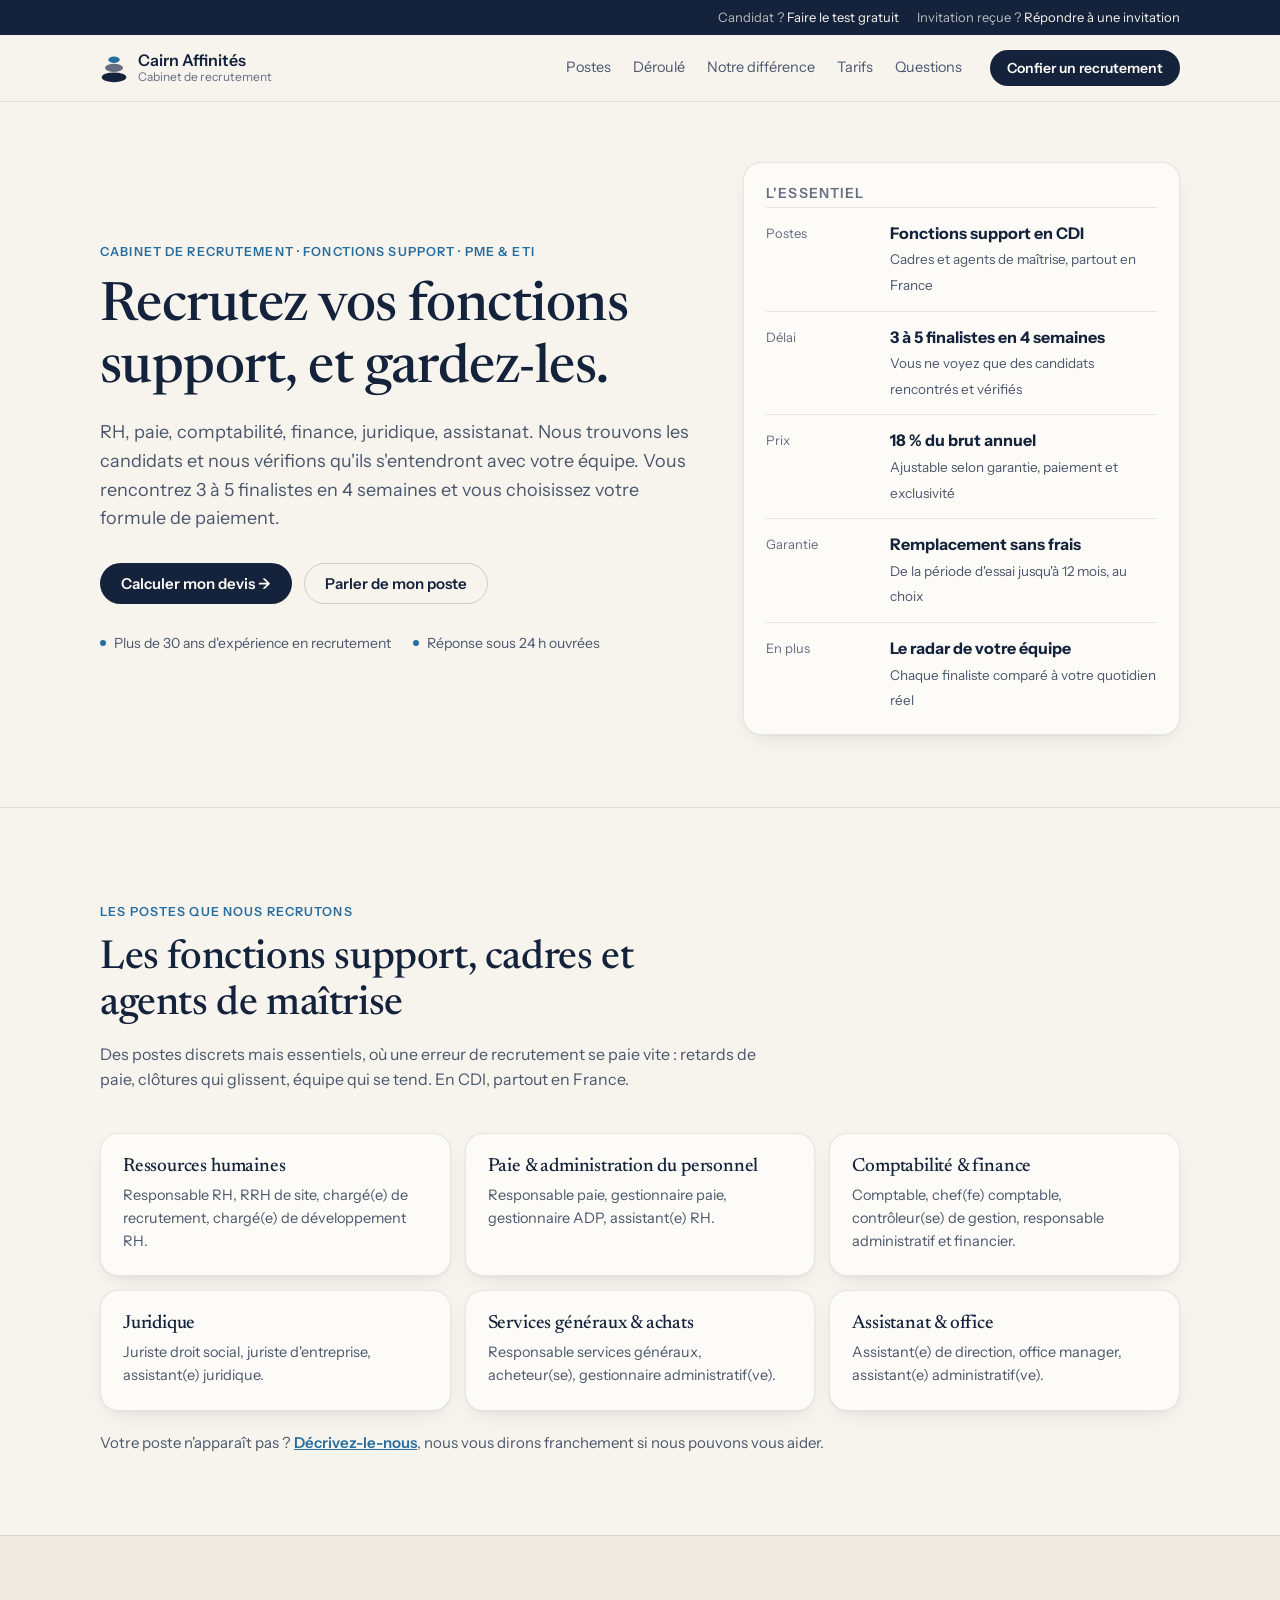
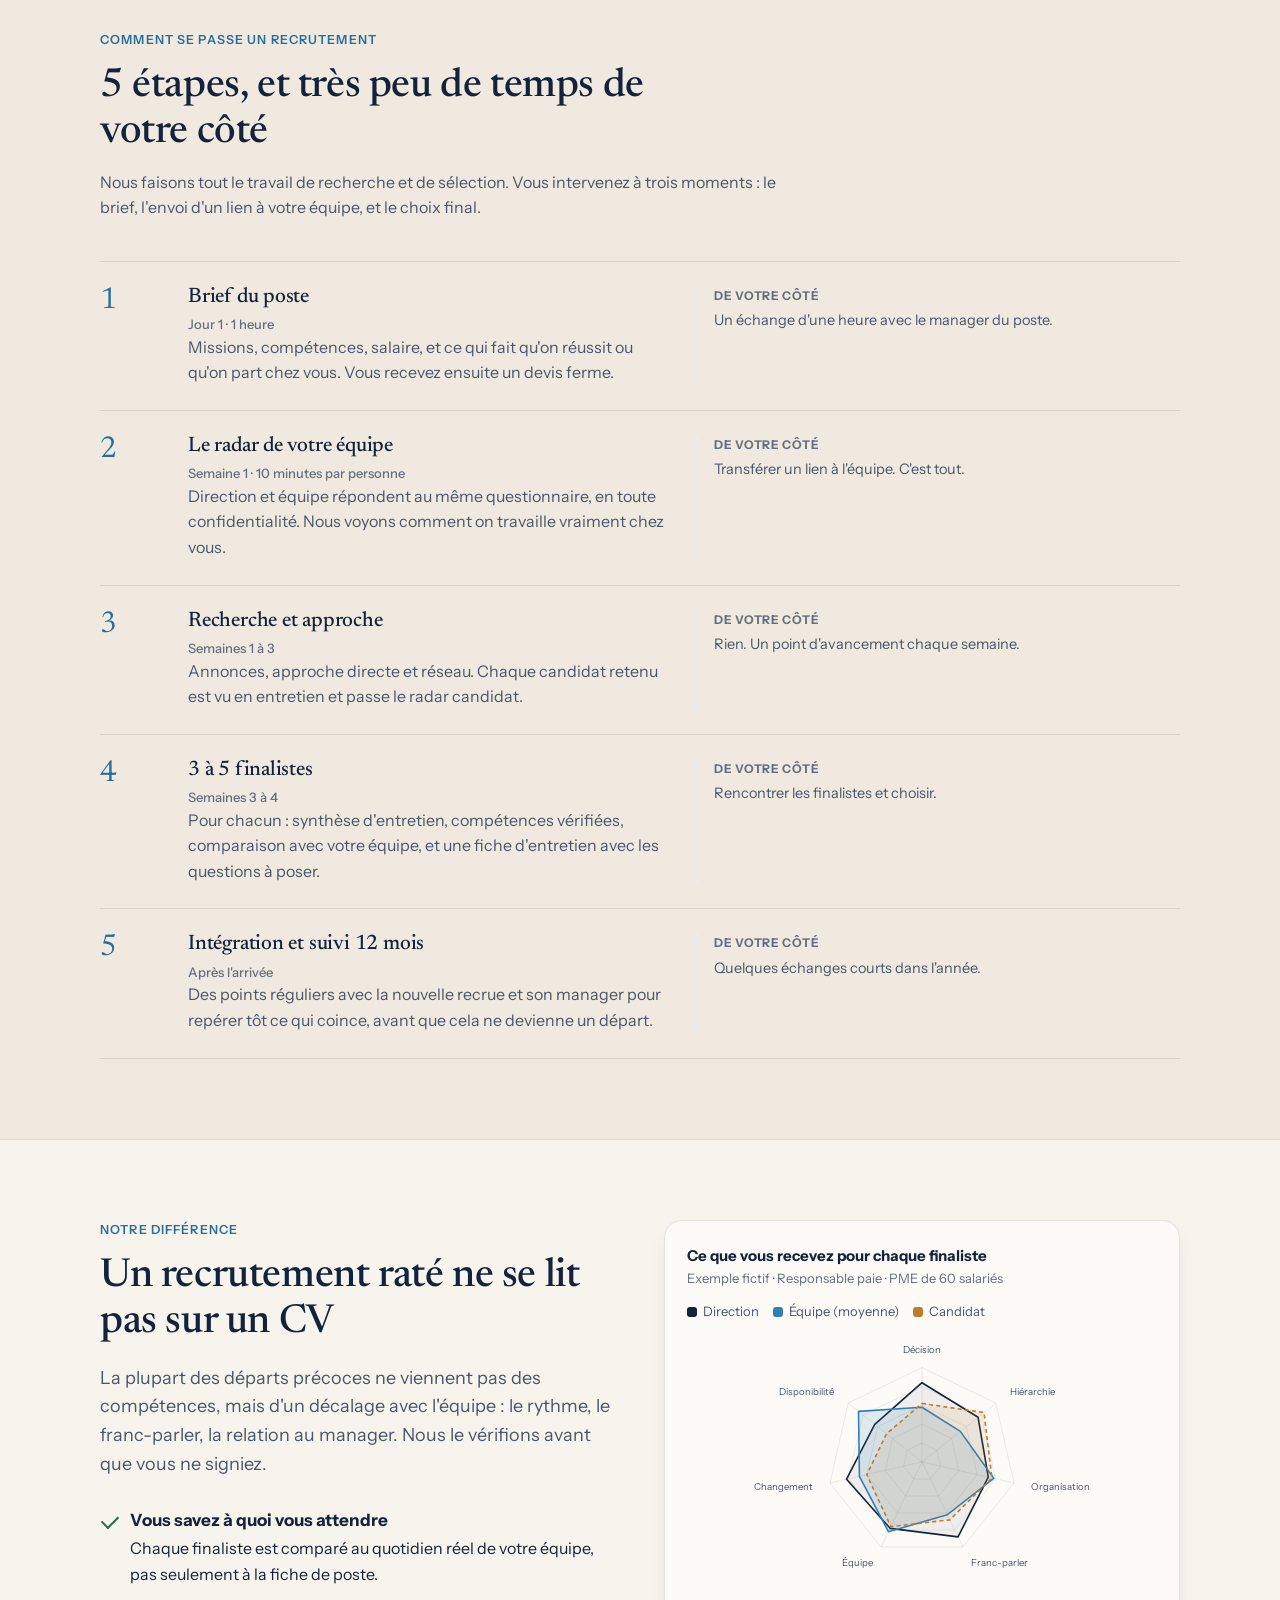
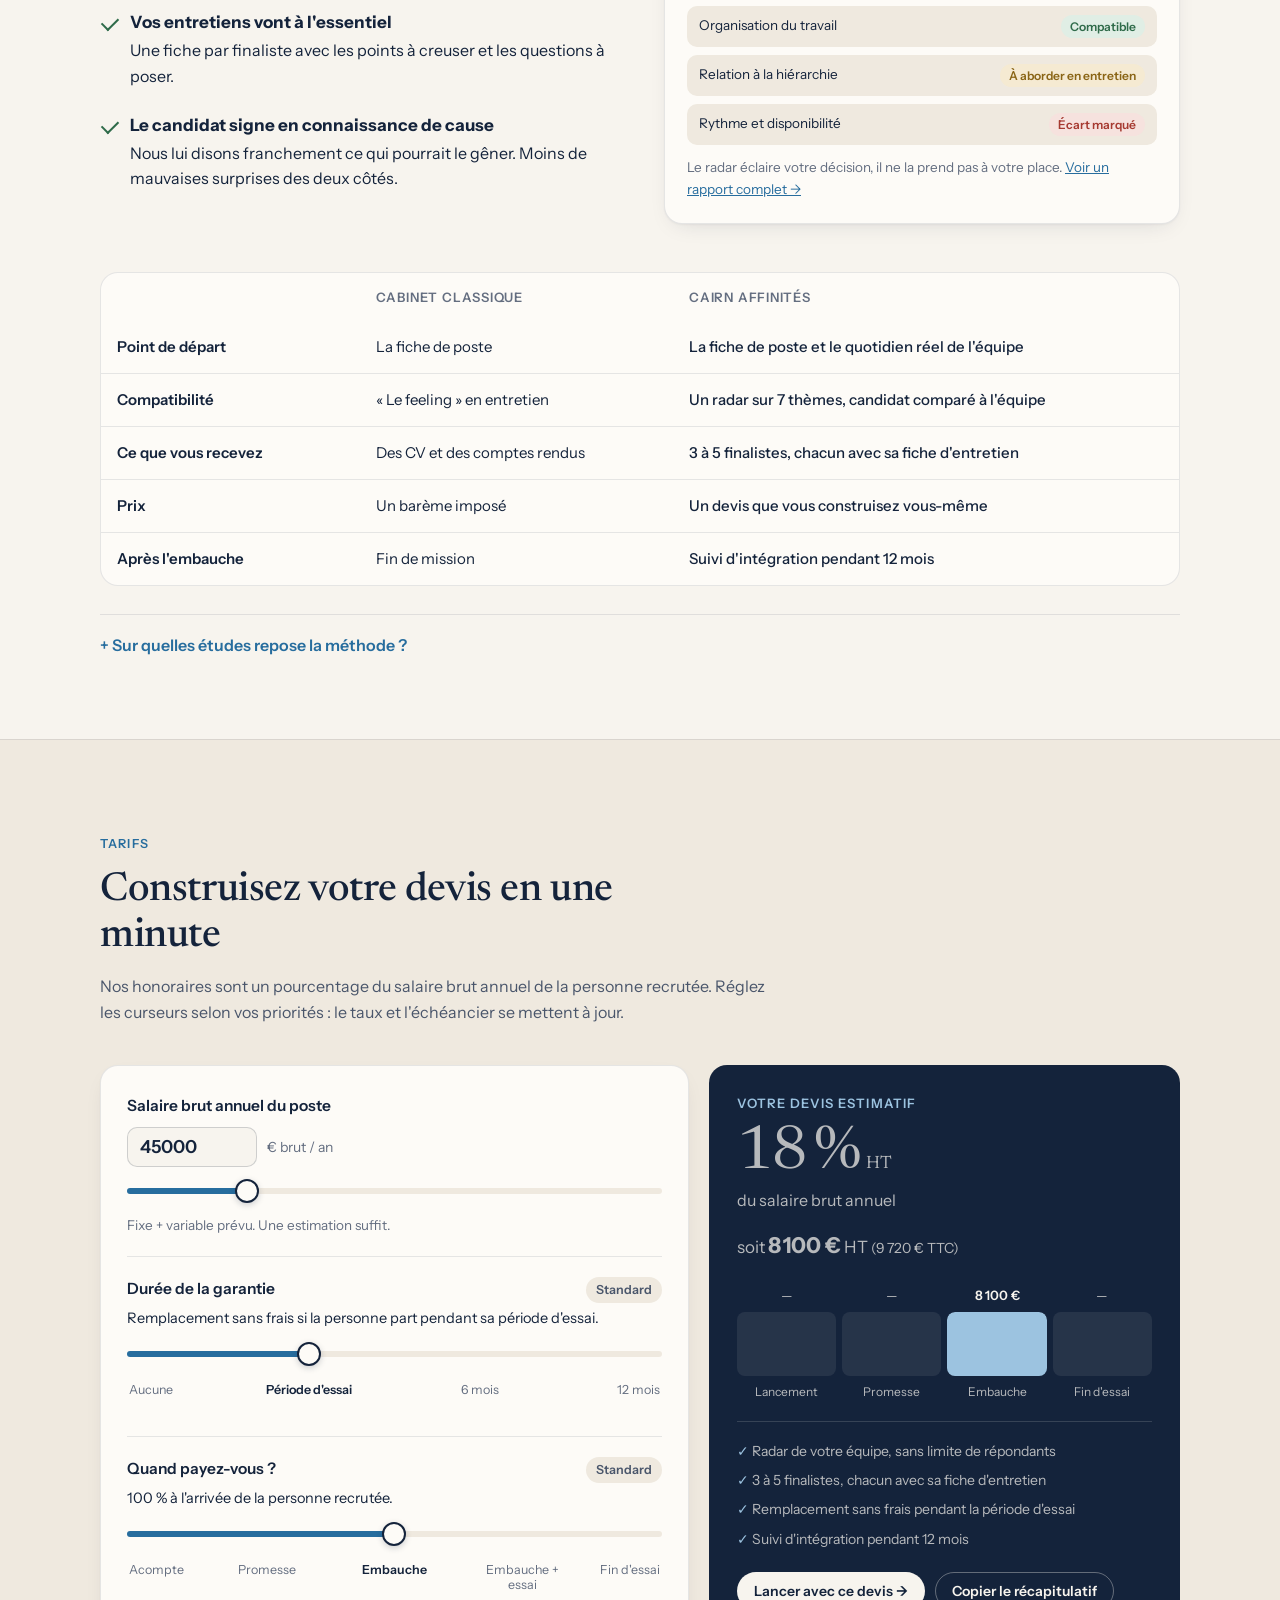
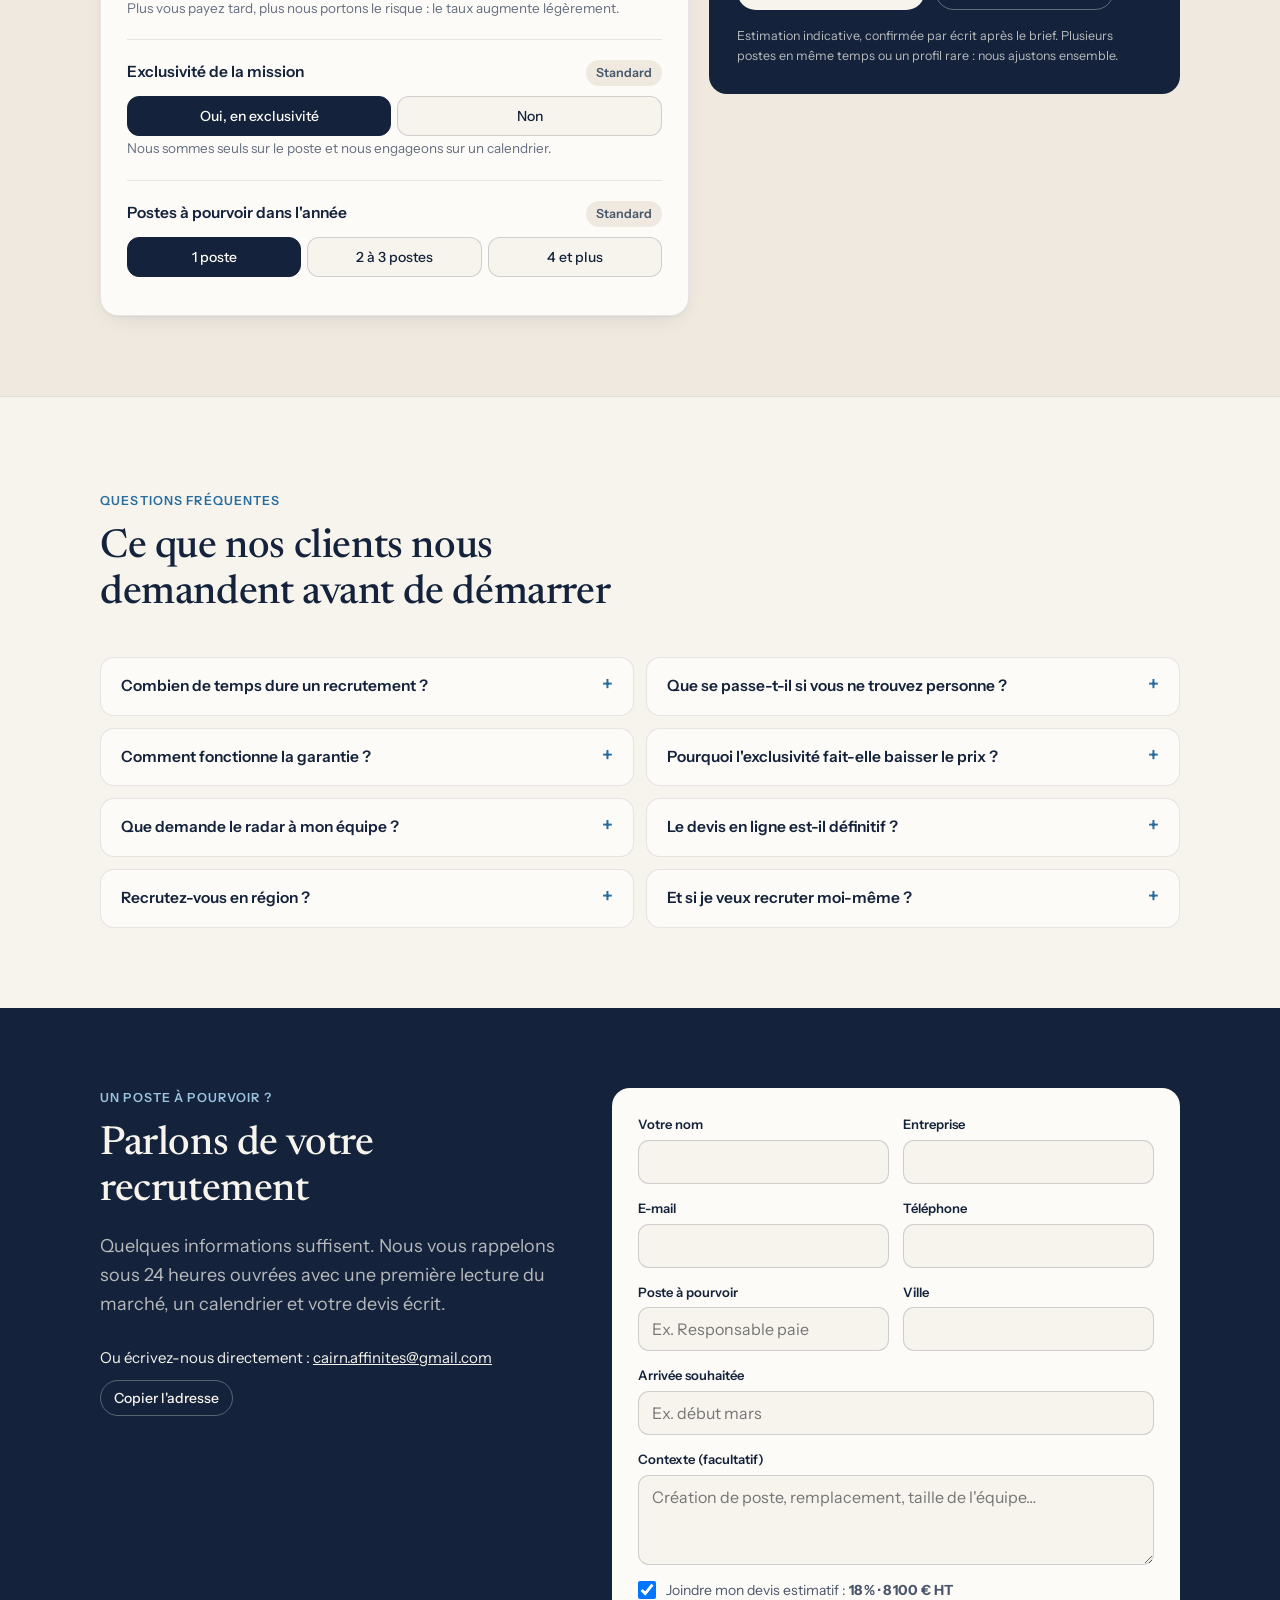
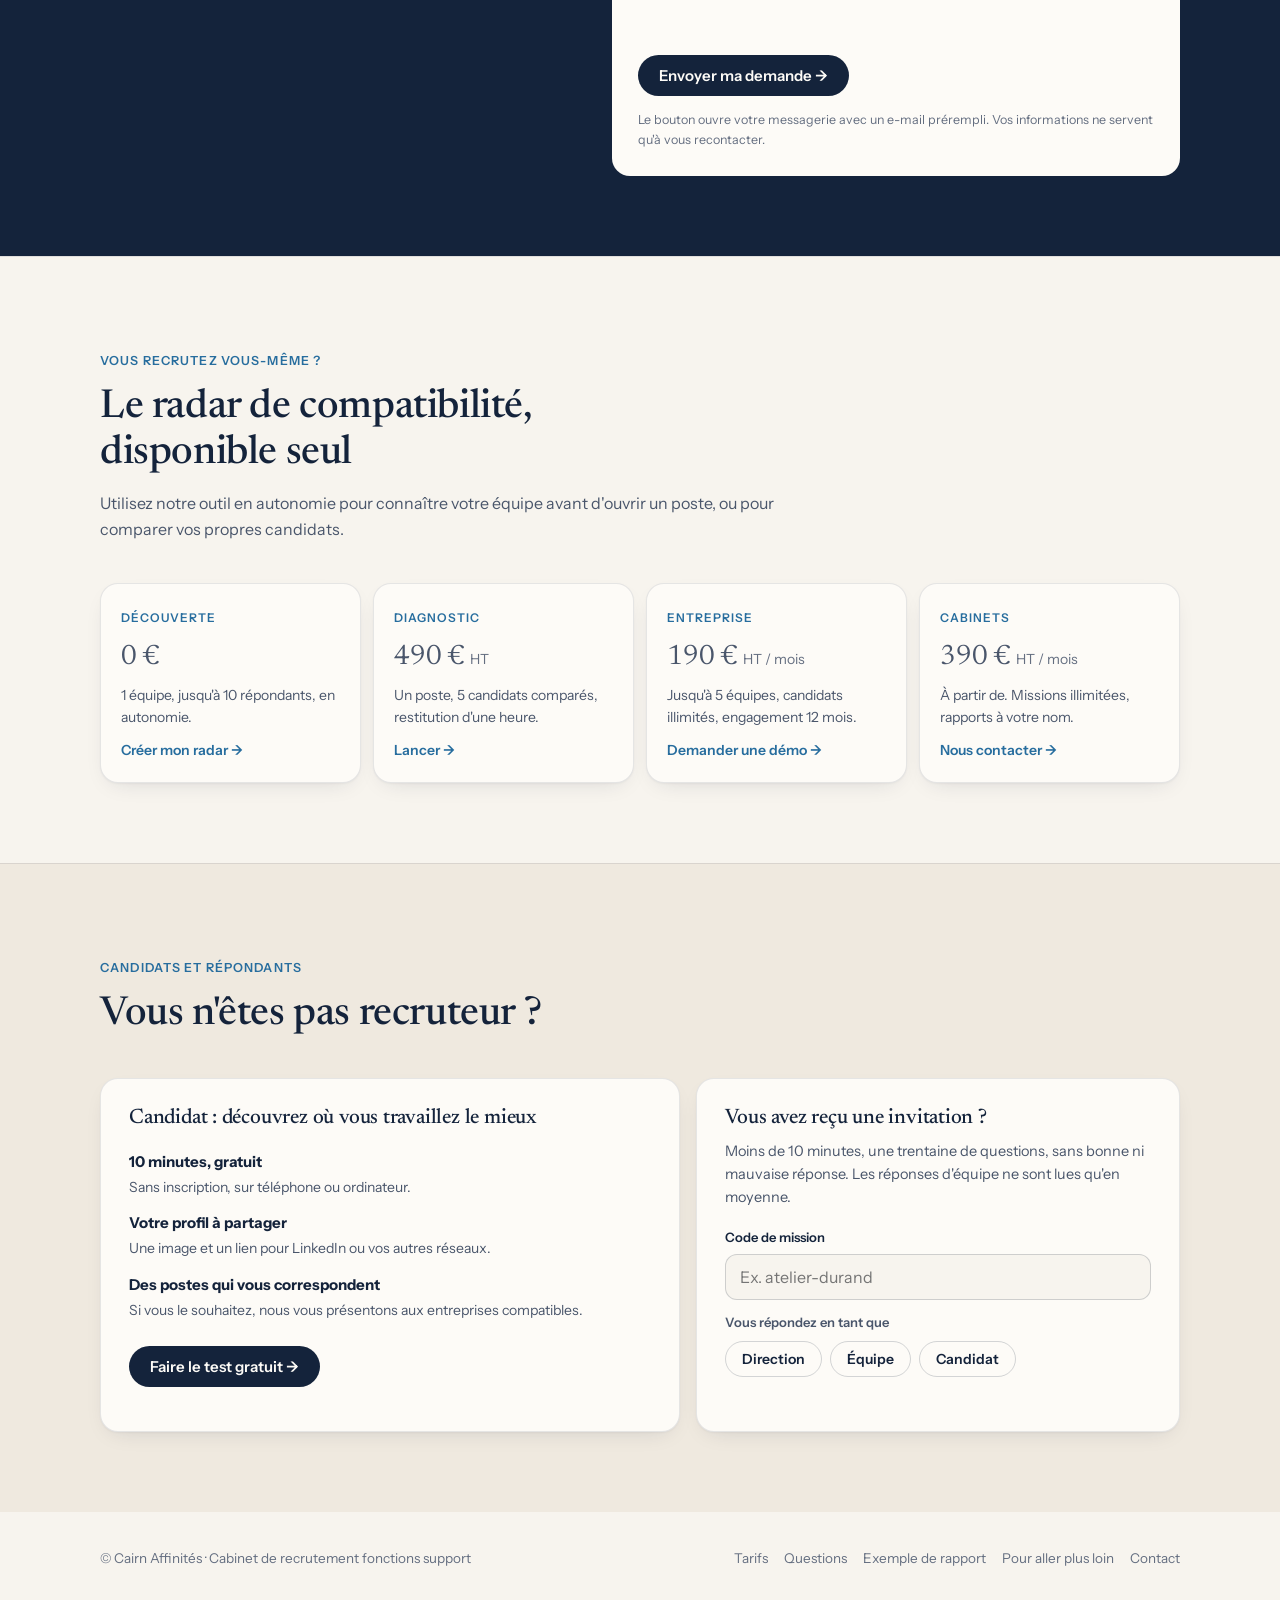
==== commit 5b1aaaab: "Page d'accueil orientée client et simulateur de devis" ====
--- a/accueil.html
+++ b/accueil.html
@@ -4,7 +4,7 @@
 <meta charset="utf-8">
 <meta name="viewport" content="width=device-width, initial-scale=1">
 <title>Cairn Affinités · Cabinet de recrutement fonctions support</title>
-<meta name="description" content="Cabinet de recrutement spécialisé dans les fonctions support (RH, paie, comptabilité, finance, juridique, assistanat) pour les PME et ETI. Chaque candidat est comparé au quotidien réel de votre équipe.">
+<meta name="description" content="Cabinet de recrutement spécialisé dans les fonctions support (RH, paie, comptabilité, finance, juridique, assistanat) pour les PME et ETI. 3 à 5 finalistes en 4 semaines, paiement au succès, devis en ligne.">
 <link rel="preconnect" href="https://fonts.googleapis.com">
 <link rel="preconnect" href="https://fonts.gstatic.com" crossorigin>
 <link href="https://fonts.googleapis.com/css2?family=Instrument+Sans:wght@400;500;600&family=Newsreader:opsz,wght@6..72,400;6..72,500&display=swap" rel="stylesheet">
@@ -23,25 +23,34 @@
   --ease:cubic-bezier(.23,1,.32,1);
 }
 *{box-sizing:border-box;margin:0;padding:0}
-html{scroll-behavior:smooth;scroll-padding-top:80px;-webkit-text-size-adjust:100%}
+html{scroll-behavior:smooth;scroll-padding-top:120px;-webkit-text-size-adjust:100%}
 body{background:var(--bg);color:var(--ink);font:16px/1.6 var(--body);-webkit-font-smoothing:antialiased}
 a{color:inherit}
 img,svg{display:block}
 .wrap{max-width:1120px;margin:0 auto;padding:0 20px}
 h1,h2,h3{font-family:var(--display);font-weight:500;letter-spacing:-.01em;line-height:1.15}
-h1{font-size:clamp(34px,5.2vw,56px)}
-h2{font-size:clamp(28px,3.6vw,40px);max-width:22ch}
+h1{font-size:clamp(34px,5vw,54px)}
+h2{font-size:clamp(28px,3.6vw,40px);max-width:24ch}
 h3{font-size:21px}
 p{color:var(--text-2)}
 .eyebrow{font-size:12.5px;font-weight:600;letter-spacing:.09em;text-transform:uppercase;color:var(--sky);margin-bottom:14px}
 .lead{font-size:18px;max-width:58ch;margin-top:18px}
-section{padding:88px 0;border-top:1px solid var(--line)}
-.sec-head{margin-bottom:44px}
-.sec-head p{max-width:60ch;margin-top:14px}
+section{padding:80px 0;border-top:1px solid var(--line)}
+.sec-head{margin-bottom:40px}
+.sec-head p{max-width:62ch;margin-top:14px}
+.alt{background:var(--surface-2)}
+
+/* Barre candidats */
+.util{background:var(--band);color:var(--on-band-2);font-size:13px}
+.util .wrap{display:flex;justify-content:flex-end;gap:18px;padding-top:7px;padding-bottom:7px;flex-wrap:wrap}
+.util a{color:var(--on-band);text-decoration:none}
+.util a:hover{text-decoration:underline}
+.util i{font-style:normal}
+@media (max-width:560px){.util .pre{display:none}.util .wrap{justify-content:center;gap:16px}.hero{padding:36px 0 56px}}
 
 /* Header */
-header{position:sticky;top:0;z-index:20;background:rgba(247,244,238,.92);backdrop-filter:blur(10px);-webkit-backdrop-filter:blur(10px);border-bottom:1px solid var(--line)}
-header .wrap{display:flex;align-items:center;gap:28px;height:68px}
+header{position:sticky;top:0;z-index:20;background:rgba(247,244,238,.94);backdrop-filter:blur(10px);-webkit-backdrop-filter:blur(10px);border-bottom:1px solid var(--line)}
+header .wrap{display:flex;align-items:center;gap:28px;height:66px}
 .logo{display:flex;align-items:center;gap:10px;text-decoration:none;font-weight:600;font-size:16px;line-height:1.1}
 .logo small{display:block;font-weight:400;font-size:12px;color:var(--muted)}
 .menu{display:flex;gap:22px;margin-left:auto;font-size:14.5px}
@@ -54,19 +63,60 @@
 .btn-ghost{border-color:var(--line-strong);color:var(--ink);background:transparent}
 .btn-ghost:hover{border-color:var(--ink)}
 .btn-light{background:var(--on-band);color:var(--ink)}
+.btn-line-light{border-color:rgba(247,244,238,.35);color:var(--on-band);background:transparent}
+.btn-line-light:hover{border-color:var(--on-band)}
 header .btn{padding:10px 16px;font-size:14px}
-@media (max-width:960px){.menu{display:none}header .btn{margin-left:auto}}
+/* Menu mobile : pastilles défilantes */
+.chips{display:none;gap:8px;overflow-x:auto;padding:0 20px 10px;scrollbar-width:none}
+.chips::-webkit-scrollbar{display:none}
+.chips a{flex:none;font-size:13.5px;text-decoration:none;padding:7px 13px;border:1px solid var(--line-strong);border-radius:999px;color:var(--text-2);background:var(--surface)}
+@media (max-width:960px){.menu{display:none}header .btn{margin-left:auto}.chips{display:flex}}
 @media (max-width:420px){.logo small{display:none}header .btn{padding:9px 13px;font-size:13px}}
 
 /* Hero */
-.hero{padding:64px 0 72px;border-top:0}
-.hero .wrap{display:grid;grid-template-columns:1.1fr .9fr;gap:56px;align-items:center}
+.hero{padding:60px 0 72px;border-top:0}
+.hero .wrap{display:grid;grid-template-columns:1.15fr .85fr;gap:52px;align-items:center}
 .hero-ctas{display:flex;flex-wrap:wrap;gap:12px;margin-top:30px}
-.hero-note{margin-top:22px;font-size:14px;color:var(--muted)}
-.hero-note a{color:var(--sky)}
-.proof{display:flex;flex-wrap:wrap;gap:10px 22px;margin-top:30px;padding-top:24px;border-top:1px solid var(--line);font-size:14px;color:var(--text-2)}
+.proof{display:flex;flex-wrap:wrap;gap:10px 22px;margin-top:28px;font-size:14px;color:var(--text-2)}
 .proof span::before{content:"";display:inline-block;width:6px;height:6px;border-radius:50%;background:var(--sky);margin-right:8px;vertical-align:2px}
 .card{background:var(--surface);border:1px solid var(--line);border-radius:18px;box-shadow:var(--shadow)}
+.brief{padding:8px 22px}
+.brief h2{font-size:14px;font-family:var(--body);font-weight:600;letter-spacing:.08em;text-transform:uppercase;color:var(--muted);padding:14px 0 6px}
+.brief dl{display:grid}
+.brief .row{display:grid;grid-template-columns:110px 1fr;gap:14px;padding:13px 0;border-top:1px solid var(--line);text-decoration:none}
+.brief .row:hover dd b{color:var(--sky)}
+.brief dt{font-size:13px;color:var(--muted);padding-top:2px}
+.brief dd b{display:block;font-size:16px;transition:color .15s}
+.brief dd span{font-size:13.5px;color:var(--text-2)}
+@media (max-width:900px){.hero .wrap{grid-template-columns:1fr;gap:36px}}
+
+/* Postes */
+.roles{display:grid;grid-template-columns:repeat(3,1fr);gap:14px}
+.role{padding:22px}
+.role h3{font-size:19px;margin-bottom:6px}
+.role p{font-size:14.5px}
+.after{margin-top:20px;font-size:15px}
+.after a{color:var(--sky);font-weight:600}
+@media (max-width:820px){.roles{grid-template-columns:1fr 1fr}}
+@media (max-width:520px){.roles{grid-template-columns:1fr}}
+
+/* Déroulé */
+.steps{list-style:none;display:grid}
+.steps li{display:grid;grid-template-columns:64px 1fr 1fr;gap:24px;padding:24px 0;border-top:1px solid var(--line)}
+.steps li:last-child{border-bottom:1px solid var(--line)}
+.steps .n{font-family:var(--display);font-size:30px;color:var(--sky);line-height:1}
+.steps h3{margin-bottom:4px}
+.steps .when{font-size:13px;color:var(--muted);font-weight:500}
+.steps .you{font-size:14.5px;color:var(--text-2);border-left:2px solid var(--sky-soft);padding-left:16px}
+.steps .you b{display:block;font-size:12px;letter-spacing:.06em;text-transform:uppercase;color:var(--muted);margin-bottom:4px}
+@media (max-width:760px){.steps li{grid-template-columns:44px 1fr}.steps .you{grid-column:2}}
+
+/* Différence */
+.split{display:grid;grid-template-columns:1fr 1fr;gap:48px;align-items:start}
+.gains{list-style:none;display:grid;gap:22px}
+.gains b{display:block;font-size:17px;color:var(--ink);margin-bottom:2px}
+.gains li{padding-left:30px;position:relative}
+.gains li::before{content:"";position:absolute;left:2px;top:8px;width:14px;height:8px;border-left:2px solid var(--ok);border-bottom:2px solid var(--ok);transform:rotate(-45deg)}
 .radar-card{padding:22px}
 .radar-card .meta{font-size:13px;color:var(--muted)}
 .radar-card strong{font-size:15px}
@@ -77,83 +127,132 @@
 .verdict div{display:flex;justify-content:space-between;gap:10px;font-size:13.5px;padding:9px 12px;border-radius:10px;background:var(--surface-2)}
 .tag{font-size:12px;font-weight:600;padding:2px 9px;border-radius:999px;white-space:nowrap}
 .t-ok{background:var(--ok-bg);color:var(--ok)}.t-warn{background:var(--warn-bg);color:var(--warn)}.t-crit{background:var(--crit-bg);color:var(--crit)}
-@media (max-width:900px){.hero .wrap{grid-template-columns:1fr;gap:40px}}
-
-/* Postes */
-.roles{display:grid;grid-template-columns:repeat(3,1fr);gap:14px}
-.role{padding:22px}
-.role h3{font-size:19px;margin-bottom:6px}
-.role p{font-size:14.5px}
-@media (max-width:820px){.roles{grid-template-columns:1fr 1fr}}
-@media (max-width:520px){.roles{grid-template-columns:1fr}}
-
-/* Constat */
-.three{display:grid;grid-template-columns:repeat(3,1fr);gap:28px}
-.three h3{margin-bottom:8px}
-.three .num{font-family:var(--display);font-size:15px;color:var(--sky);margin-bottom:10px}
-@media (max-width:820px){.three{grid-template-columns:1fr}}
-
-/* Process */
-.steps{list-style:none;display:grid;gap:0;counter-reset:s}
-.steps li{display:grid;grid-template-columns:64px 1fr 1fr;gap:24px;padding:26px 0;border-top:1px solid var(--line)}
-.steps li:last-child{border-bottom:1px solid var(--line)}
-.steps .n{font-family:var(--display);font-size:30px;color:var(--sky);line-height:1}
-.steps h3{margin-bottom:4px}
-.steps .when{font-size:13px;color:var(--muted);font-weight:500}
-.steps .you{font-size:14.5px;color:var(--text-2);border-left:2px solid var(--sky-soft);padding-left:16px}
-.steps .you b{display:block;font-size:12px;letter-spacing:.06em;text-transform:uppercase;color:var(--muted);margin-bottom:4px}
-@media (max-width:760px){.steps li{grid-template-columns:44px 1fr}.steps .you{grid-column:2}}
-
-/* Comparatif */
+.caption{font-size:13.5px;color:var(--muted);margin-top:12px}
+@media (max-width:860px){.split{grid-template-columns:1fr}}
+.compare-wrap{margin-top:48px}
 .compare{width:100%;border-collapse:collapse;font-size:15px}
 .compare th,.compare td{text-align:left;padding:14px 16px;border-bottom:1px solid var(--line);vertical-align:top}
+.compare tr:last-child th,.compare tr:last-child td{border-bottom:0}
 .compare thead th{font-size:13px;letter-spacing:.06em;text-transform:uppercase;color:var(--muted);font-weight:600}
 .compare td:last-child{color:var(--ink);font-weight:500}
-.compare td:nth-child(2){color:var(--text-2)}
 .compare tbody th{font-weight:600;width:24%}
 .table-wrap{overflow-x:auto;background:var(--surface);border:1px solid var(--line);border-radius:18px}
 @media (max-width:640px){.compare thead{display:none}.compare,.compare tbody,.compare tr,.compare th,.compare td{display:block;width:100%}.compare tr{padding:14px 16px;border-bottom:1px solid var(--line)}.compare th,.compare td{border:0;padding:3px 0}.compare td:nth-child(2)::before{content:"Cabinet classique : ";color:var(--muted)}.compare td:last-child::before{content:"Cairn Affinités : ";color:var(--muted);font-weight:400}}
-
-/* Honoraires */
-.fee{display:grid;grid-template-columns:1fr 1.2fr;gap:0;overflow:hidden}
-.fee-main{background:var(--band);color:var(--on-band);padding:36px}
-.fee-main p{color:var(--on-band-2)}
-.fee-price{font-family:var(--display);font-size:64px;line-height:1;margin:18px 0 6px}
-.fee-price small{font-size:20px}
-.fee-list{padding:36px;list-style:none;display:grid;gap:12px;align-content:start}
-.fee-list li{position:relative;padding-left:28px;font-size:15.5px}
-.fee-list li::before{content:"";position:absolute;left:0;top:7px;width:14px;height:8px;border-left:2px solid var(--ok);border-bottom:2px solid var(--ok);transform:rotate(-45deg)}
+details.more{margin-top:28px;border-top:1px solid var(--line);padding-top:18px}
+details.more summary{cursor:pointer;font-weight:600;color:var(--sky);list-style:none}
+details.more summary::-webkit-details-marker{display:none}
+details.more summary::before{content:"+ ";}
+details.more[open] summary::before{content:"− ";}
+.science{display:grid;grid-template-columns:repeat(2,1fr);gap:14px;margin-top:18px}
+.sci{padding:20px}
+.sci h3{font-size:17px;margin-bottom:6px}
+.sci p{font-size:14px}
+.sci .in{margin-top:8px;font-size:13.5px;color:var(--ink)}
+.sci sup{font-size:11px;color:var(--sky)}
+.refs{margin-top:18px;font-size:12.5px;color:var(--muted);padding-left:18px;display:grid;gap:4px}
 .fine{font-size:13.5px;color:var(--muted);margin-top:16px}
-@media (max-width:820px){.fee{grid-template-columns:1fr}.fee-main,.fee-list{padding:28px}}
-
-/* Radar section */
-.split{display:grid;grid-template-columns:1fr 1fr;gap:48px;align-items:start}
-.checks{list-style:none;display:grid;gap:10px;margin-top:22px}
-.checks li{padding-left:26px;position:relative}
-.checks li::before{content:"";position:absolute;left:2px;top:9px;width:8px;height:8px;border-radius:50%;background:var(--sky)}
-.plans{display:grid;grid-template-columns:repeat(2,1fr);gap:12px}
+@media (max-width:760px){.science{grid-template-columns:1fr}}
+
+/* Simulateur */
+.sim{display:grid;grid-template-columns:1.25fr 1fr;gap:20px;align-items:start}
+.sim-controls{padding:8px 26px 18px}
+.ctrl{padding:20px 0;border-bottom:1px solid var(--line)}
+.ctrl:last-child{border-bottom:0}
+.ctrl-head{display:flex;justify-content:space-between;align-items:baseline;gap:12px;margin-bottom:4px}
+.ctrl-head label,.ctrl-head .lbl{font-weight:600;font-size:15.5px}
+.impact{font-size:12.5px;font-weight:600;padding:3px 10px;border-radius:999px;white-space:nowrap;background:var(--surface-2);color:var(--text-2)}
+.impact.down{background:var(--ok-bg);color:var(--ok)}
+.impact.up{background:var(--warn-bg);color:var(--warn)}
+.ctrl .val{font-size:14.5px;color:var(--ink);margin-top:2px}
+.ctrl .hint{font-size:13.5px;color:var(--muted);margin-top:2px}
+input[type=range]{-webkit-appearance:none;appearance:none;width:100%;height:28px;background:transparent;margin-top:10px;cursor:pointer}
+input[type=range]::-webkit-slider-runnable-track{height:6px;border-radius:999px;background:linear-gradient(90deg,var(--sky) var(--p,50%),var(--surface-2) var(--p,50%))}
+input[type=range]::-moz-range-track{height:6px;border-radius:999px;background:var(--surface-2)}
+input[type=range]::-moz-range-progress{height:6px;border-radius:999px;background:var(--sky)}
+input[type=range]::-webkit-slider-thumb{-webkit-appearance:none;width:24px;height:24px;border-radius:50%;background:var(--surface);border:2px solid var(--ink);margin-top:-9px;box-shadow:0 2px 6px rgba(20,35,59,.2)}
+input[type=range]::-moz-range-thumb{width:20px;height:20px;border-radius:50%;background:var(--surface);border:2px solid var(--ink)}
+input[type=range]:focus-visible{outline:2px solid var(--sky);outline-offset:4px;border-radius:6px}
+.ticks{position:relative;height:38px;margin-top:2px}
+.ticks button{position:absolute;top:0;transform:translateX(-50%);max-width:92px;background:none;border:0;font:12.5px/1.25 var(--body);color:var(--muted);cursor:pointer;padding:4px 2px;text-align:center}
+.ticks button:first-child{transform:none;text-align:left;left:0!important}.ticks button:last-child{transform:none;text-align:right;left:auto!important;right:0}
+.ticks button.on{color:var(--ink);font-weight:600}
+.seg{display:flex;gap:6px;margin-top:10px;flex-wrap:wrap}
+.seg button{flex:1;min-width:90px;font:500 14px var(--body);padding:10px 12px;border-radius:12px;border:1px solid var(--line-strong);background:var(--bg);color:var(--ink);cursor:pointer}
+.seg button.on{background:var(--ink);color:var(--surface);border-color:var(--ink)}
+.salary-row{display:flex;align-items:center;gap:10px;margin-top:8px}
+.salary-row input[type=number]{font:600 18px var(--body);width:130px;padding:8px 12px;border-radius:10px;border:1px solid var(--line-strong);background:var(--bg);color:var(--ink)}
+.salary-row span{font-size:14px;color:var(--muted)}
+
+.sim-result{background:var(--band);color:var(--on-band);padding:28px;border-radius:18px;position:sticky;top:130px}
+.sim-result p{color:var(--on-band-2)}
+.sim-result .k{font-size:13px;letter-spacing:.08em;text-transform:uppercase;font-weight:600;color:#9CC3E0}
+.rate{font-family:var(--display);font-size:60px;line-height:1;margin:10px 0 4px}
+.rate small{font-size:18px}
+.amount{font-size:17px;color:var(--on-band)}
+.amount b{font-size:22px}
+.timeline{display:grid;grid-template-columns:repeat(4,1fr);gap:6px;margin:22px 0 6px}
+.tl{display:flex;flex-direction:column;gap:6px;font-size:12px;color:var(--on-band-2);text-align:center}
+.tl .bar{height:64px;border-radius:8px;background:rgba(247,244,238,.08);position:relative;overflow:hidden}
+.tl .bar i{position:absolute;left:0;right:0;bottom:0;background:#9CC3E0;border-radius:8px 8px 0 0;transition:height .35s var(--ease)}
+.tl b{color:var(--on-band);font-size:13px;font-weight:600;min-height:17px}
+.tl.zero b{color:var(--on-band-2);font-weight:400}
+.incl{list-style:none;display:grid;gap:7px;margin:20px 0 0;padding-top:18px;border-top:1px solid rgba(247,244,238,.15);font-size:14px;color:var(--on-band-2)}
+.incl li::before{content:"✓ ";color:#9CC3E0;font-weight:600}
+.res-ctas{display:flex;flex-wrap:wrap;gap:10px;margin-top:22px}
+.res-ctas .btn{padding:11px 16px;font-size:14px}
+.sim-note{font-size:12.5px;margin-top:16px}
+@media (max-width:900px){.sim{grid-template-columns:1fr}.sim-result{position:static}.sim-controls{padding:4px 20px 14px}}
+/* Barre récap mobile */
+.simbar{position:fixed;left:12px;right:12px;bottom:12px;z-index:30;background:var(--band);color:var(--on-band);border-radius:16px;padding:12px 16px;display:flex;align-items:center;justify-content:space-between;gap:10px;box-shadow:0 10px 30px -10px rgba(20,35,59,.5);transform:translateY(140%);transition:transform .3s var(--ease)}
+.simbar.show{transform:none}
+.simbar b{font-family:var(--display);font-size:24px;font-weight:500}
+.simbar span{font-size:13.5px;color:var(--on-band-2)}
+.simbar a{color:var(--on-band);font-size:13.5px;font-weight:600;text-decoration:none;border:1px solid rgba(247,244,238,.35);border-radius:999px;padding:8px 12px;white-space:nowrap}
+@media (min-width:901px){.simbar{display:none}}
+
+/* FAQ */
+.faq{display:grid;grid-template-columns:1fr 1fr;gap:12px}
+.faq details{background:var(--surface);border:1px solid var(--line);border-radius:14px;padding:16px 20px}
+.faq summary{cursor:pointer;font-weight:600;font-size:15.5px;list-style:none;display:flex;justify-content:space-between;gap:12px}
+.faq summary::-webkit-details-marker{display:none}
+.faq summary::after{content:"+";color:var(--sky);font-size:20px;line-height:1}
+.faq details[open] summary::after{content:"−"}
+.faq details p{font-size:14.5px;margin-top:10px}
+@media (max-width:760px){.faq{grid-template-columns:1fr}}
+
+/* Contact */
+.band{background:var(--band);color:var(--on-band);border-top:0}
+.band h2{color:var(--on-band)}
+.band p{color:var(--on-band-2)}
+.contact{display:grid;grid-template-columns:.9fr 1.1fr;gap:48px;align-items:start}
+.contact .direct{margin-top:28px;display:grid;gap:10px;font-size:15px}
+.contact .direct a{color:var(--on-band)}
+.form{background:var(--surface);color:var(--ink);border-radius:18px;padding:26px;display:grid;grid-template-columns:1fr 1fr;gap:14px}
+.form .full{grid-column:1/-1}
+.form label{display:grid;gap:5px;font-size:13px;font-weight:600}
+.form input,.form textarea{font:16px var(--body);padding:11px 13px;border-radius:11px;border:1px solid var(--line-strong);background:var(--bg);color:var(--ink);width:100%}
+.form textarea{min-height:90px;resize:vertical}
+.form input:focus,.form textarea:focus{outline:2px solid var(--sky);outline-offset:1px}
+.form .check{display:flex;gap:10px;align-items:flex-start;font-weight:400;font-size:14px;color:var(--text-2)}
+.form .check input{width:18px;height:18px;margin-top:2px;flex:none}
+.form .err{font-size:13px;color:var(--crit);min-height:18px}
+.form .note{font-size:12.5px;color:var(--muted)}
+.copy{background:transparent;border:1px solid rgba(247,244,238,.3);color:var(--on-band);font:500 14px var(--body);padding:8px 13px;border-radius:999px;cursor:pointer;justify-self:start}
+@media (max-width:860px){.contact{grid-template-columns:1fr;gap:28px}}
+@media (max-width:520px){.form{grid-template-columns:1fr;padding:20px}}
+
+/* Radar seul + candidats */
+.plans{display:grid;grid-template-columns:repeat(4,1fr);gap:12px;margin-top:8px}
 .plan{padding:20px}
 .plan .p{font-family:var(--display);font-size:28px;margin:6px 0 4px}
 .plan .p small{font-size:14px;font-family:var(--body);color:var(--muted)}
 .plan .label{font-size:12px;font-weight:600;letter-spacing:.08em;text-transform:uppercase;color:var(--sky)}
 .plan p{font-size:14px}
 .plan a{display:inline-block;margin-top:10px;font-size:14px;font-weight:600;color:var(--sky);text-decoration:none}
-@media (max-width:860px){.split{grid-template-columns:1fr}}
+@media (max-width:900px){.plans{grid-template-columns:1fr 1fr}}
 @media (max-width:440px){.plans{grid-template-columns:1fr}}
-
-/* Science */
-.science{display:grid;grid-template-columns:repeat(2,1fr);gap:14px}
-.sci{padding:22px}
-.sci h3{font-size:18px;margin-bottom:6px}
-.sci p{font-size:14.5px}
-.sci .in{margin-top:10px;font-size:13.5px;color:var(--ink)}
-.sci sup{font-size:11px;color:var(--sky)}
-.refs{margin-top:24px;font-size:12.5px;color:var(--muted);padding-left:18px;display:grid;gap:4px}
-@media (max-width:760px){.science{grid-template-columns:1fr}}
-
-/* Candidats / invitation */
 .duo{display:grid;grid-template-columns:1.2fr 1fr;gap:16px}
-.duo .card{padding:30px}
+.duo .card{padding:28px}
 .duo ul{list-style:none;display:grid;gap:12px;margin:18px 0 24px}
 .duo li b{display:block;font-size:15px}
 .duo li span{font-size:14px;color:var(--text-2)}
@@ -166,15 +265,7 @@
 .err{font-size:13px;color:var(--crit);min-height:18px;margin-top:8px}
 @media (max-width:820px){.duo{grid-template-columns:1fr}}
 
-/* CTA band */
-.band{background:var(--band);color:var(--on-band);border-top:0}
-.band h2{color:var(--on-band);max-width:24ch}
-.band p{color:var(--on-band-2)}
-.band .row{display:flex;flex-wrap:wrap;gap:12px;margin-top:28px;align-items:center}
-.copy{background:transparent;border:1px solid rgba(247,244,238,.3);color:var(--on-band);font:500 14px var(--body);padding:10px 14px;border-radius:999px;cursor:pointer}
-.copy:hover{border-color:var(--on-band)}
-
-footer{padding:36px 0;font-size:13.5px;color:var(--muted)}
+footer{padding:36px 0 90px;font-size:13.5px;color:var(--muted)}
 footer .wrap{display:flex;flex-wrap:wrap;gap:12px 24px;justify-content:space-between}
 footer nav{display:flex;flex-wrap:wrap;gap:16px}
 footer a{text-decoration:none}
@@ -184,6 +275,13 @@
 </style>
 </head>
 <body id="haut">
+
+<div class="util">
+  <div class="wrap">
+    <span><i class="pre">Candidat ? </i><a href="https://nansvenet.github.io/radar-cairn/index.html#libre">Faire le test gratuit</a></span>
+    <span><i class="pre">Invitation reçue ? </i><a href="#repondre">Répondre à une invitation</a></span>
+  </div>
+</div>
 
 <header>
   <div class="wrap">
@@ -193,13 +291,21 @@
     </a>
     <nav class="menu" aria-label="Navigation principale">
       <a href="#postes">Postes</a>
-      <a href="#methode">Notre méthode</a>
-      <a href="#honoraires">Honoraires</a>
-      <a href="#radar">Le radar</a>
-      <a href="#candidats">Candidats</a>
+      <a href="#deroule">Déroulé</a>
+      <a href="#difference">Notre différence</a>
+      <a href="#tarifs">Tarifs</a>
+      <a href="#faq">Questions</a>
     </nav>
     <a class="btn btn-primary" href="#contact">Confier un recrutement</a>
   </div>
+  <nav class="chips" aria-label="Navigation rapide">
+    <a href="#tarifs">Calculer mon devis</a>
+    <a href="#postes">Postes</a>
+    <a href="#deroule">Déroulé</a>
+    <a href="#difference">Notre différence</a>
+    <a href="#faq">Questions</a>
+    <a href="#contact">Contact</a>
+  </nav>
 </header>
 
 <main>
@@ -207,35 +313,28 @@
 <section class="hero">
   <div class="wrap">
     <div>
-      <p class="eyebrow">Cabinet de recrutement · PME &amp; ETI</p>
-      <h1>Nous recrutons vos fonctions support. Des recrutements qui tiennent.</h1>
-      <p class="lead">RH, paie, comptabilité, finance, juridique, assistanat. Nous trouvons les candidats, et nous vérifions qu'ils se plairont dans votre équipe telle qu'elle est vraiment, pas seulement sur le papier.</p>
+      <p class="eyebrow">Cabinet de recrutement · Fonctions support · PME &amp; ETI</p>
+      <h1>Recrutez vos fonctions support, et gardez-les.</h1>
+      <p class="lead">RH, paie, comptabilité, finance, juridique, assistanat. Nous trouvons les candidats et nous vérifions qu'ils s'entendront avec votre équipe. Vous rencontrez 3 à 5 finalistes en 4 semaines et vous choisissez votre formule de paiement.</p>
       <div class="hero-ctas">
-        <a class="btn btn-primary" href="#contact">Confier un recrutement →</a>
-        <a class="btn btn-ghost" href="#methode">Voir notre méthode</a>
+        <a class="btn btn-primary" href="#tarifs">Calculer mon devis →</a>
+        <a class="btn btn-ghost" href="#contact">Parler de mon poste</a>
       </div>
       <div class="proof">
         <span>Plus de 30 ans d'expérience en recrutement</span>
-        <span>Honoraires au succès</span>
-        <span>Suivi 12 mois après l'arrivée</span>
-      </div>
-      <p class="hero-note">Vous êtes candidat ? <a href="https://nansvenet.github.io/radar-cairn/index.html#libre">Découvrez votre profil de travail</a> · Invitation reçue ? <a href="#repondre">Répondre au questionnaire</a></p>
-    </div>
-
-    <div class="card radar-card" aria-label="Exemple de radar de compatibilité">
-      <strong>Poste : Responsable paie</strong>
-      <div class="meta">Exemple fictif · PME de 60 salariés · finaliste n° 2</div>
-      <div class="legend">
-        <span><i style="background:var(--dir)"></i>Direction</span>
-        <span><i style="background:var(--team)"></i>Équipe (moyenne)</span>
-        <span><i style="background:var(--cand)"></i>Candidat</span>
-      </div>
-      <svg id="radar-svg" viewBox="-50 0 500 340" role="img" aria-label="Radar à sept axes comparant direction, équipe et candidat"></svg>
-      <div class="verdict">
-        <div><span>Organisation du travail</span><span class="tag t-ok">Compatible</span></div>
-        <div><span>Relation à la hiérarchie</span><span class="tag t-warn">À aborder en entretien</span></div>
-        <div><span>Rythme et disponibilité</span><span class="tag t-crit">Écart marqué</span></div>
-      </div>
+        <span>Réponse sous 24 h ouvrées</span>
+      </div>
+    </div>
+
+    <div class="card brief">
+      <h2>L'essentiel</h2>
+      <dl>
+        <a class="row" href="#postes"><dt>Postes</dt><dd><b>Fonctions support en CDI</b><span>Cadres et agents de maîtrise, partout en France</span></dd></a>
+        <a class="row" href="#deroule"><dt>Délai</dt><dd><b>3 à 5 finalistes en 4 semaines</b><span>Vous ne voyez que des candidats rencontrés et vérifiés</span></dd></a>
+        <a class="row" href="#tarifs"><dt>Prix</dt><dd><b>18 % du brut annuel</b><span>Ajustable selon garantie, paiement et exclusivité</span></dd></a>
+        <a class="row" href="#tarifs"><dt>Garantie</dt><dd><b>Remplacement sans frais</b><span>De la période d'essai jusqu'à 12 mois, au choix</span></dd></a>
+        <a class="row" href="#difference"><dt>En plus</dt><dd><b>Le radar de votre équipe</b><span>Chaque finaliste comparé à votre quotidien réel</span></dd></a>
+      </dl>
     </div>
   </div>
 </section>
@@ -244,9 +343,9 @@
 <section id="postes">
   <div class="wrap">
     <div class="sec-head">
-      <p class="eyebrow">Notre spécialité</p>
+      <p class="eyebrow">Les postes que nous recrutons</p>
       <h2>Les fonctions support, cadres et agents de maîtrise</h2>
-      <p>Des postes discrets mais essentiels, où une erreur de recrutement se paie vite : retards de paie, clôtures qui glissent, équipe qui se tend. Nous recrutons en CDI, partout en France.</p>
+      <p>Des postes discrets mais essentiels, où une erreur de recrutement se paie vite : retards de paie, clôtures qui glissent, équipe qui se tend. En CDI, partout en France.</p>
     </div>
     <div class="roles">
       <div class="card role"><h3>Ressources humaines</h3><p>Responsable RH, RRH de site, chargé(e) de recrutement, chargé(e) de développement RH.</p></div>
@@ -256,111 +355,222 @@
       <div class="card role"><h3>Services généraux &amp; achats</h3><p>Responsable services généraux, acheteur(se), gestionnaire administratif(ve).</p></div>
       <div class="card role"><h3>Assistanat &amp; office</h3><p>Assistant(e) de direction, office manager, assistant(e) administratif(ve).</p></div>
     </div>
+    <p class="after">Votre poste n'apparaît pas ? <a href="#contact">Décrivez-le-nous</a>, nous vous dirons franchement si nous pouvons vous aider.</p>
   </div>
 </section>
 
-<!-- CONSTAT -->
-<section>
+<!-- DÉROULÉ -->
+<section id="deroule" class="alt">
   <div class="wrap">
     <div class="sec-head">
-      <p class="eyebrow">Le constat</p>
-      <h2>Un recrutement raté ne se lit pas sur un CV</h2>
-    </div>
-    <div class="three">
-      <div><p class="num">01</p><h3>Les compétences ne suffisent pas</h3><p>Rythme, franc-parler, autonomie : ce qui fait partir un collaborateur est rarement écrit dans la fiche de poste.</p></div>
-      <div><p class="num">02</p><h3>Direction et équipe ne vivent pas la même entreprise</h3><p>Le discours officiel et le quotidien divergent souvent. Le candidat découvre l'écart après son arrivée.</p></div>
-      <div><p class="num">03</p><h3>Un départ précoce coûte cher</h3><p>Des mois de recherche perdus, une équipe déstabilisée, et un poste à pourvoir de nouveau.</p></div>
-    </div>
-  </div>
-</section>
-
-<!-- METHODE -->
-<section id="methode">
-  <div class="wrap">
-    <div class="sec-head">
-      <p class="eyebrow">Notre méthode</p>
-      <h2>Un recrutement classique, plus une vérification que les autres ne font pas</h2>
-      <p>Nous faisons tout le travail de recherche et de sélection. En plus, votre équipe répond à notre radar de compatibilité : chaque finaliste est comparé à son quotidien réel.</p>
+      <p class="eyebrow">Comment se passe un recrutement</p>
+      <h2>5 étapes, et très peu de temps de votre côté</h2>
+      <p>Nous faisons tout le travail de recherche et de sélection. Vous intervenez à trois moments : le brief, l'envoi d'un lien à votre équipe, et le choix final.</p>
     </div>
     <ol class="steps">
-      <li><span class="n">1</span><div><h3>Brief du poste</h3><p class="when">Jour 1 · 1 heure</p><p>Missions, compétences, salaire, et ce qui fait qu'on réussit ou qu'on part chez vous.</p></div><div class="you"><b>De votre côté</b>Un échange d'une heure avec le manager du poste.</div></li>
-      <li><span class="n">2</span><div><h3>Le radar de votre équipe</h3><p class="when">Semaine 1 · 10 minutes par personne</p><p>Direction et équipe répondent au même questionnaire, en toute confidentialité. Nous voyons où leurs descriptions se rejoignent et où elles divergent.</p></div><div class="you"><b>De votre côté</b>Transférer un lien à l'équipe. C'est tout.</div></li>
+      <li><span class="n">1</span><div><h3>Brief du poste</h3><p class="when">Jour 1 · 1 heure</p><p>Missions, compétences, salaire, et ce qui fait qu'on réussit ou qu'on part chez vous. Vous recevez ensuite un devis ferme.</p></div><div class="you"><b>De votre côté</b>Un échange d'une heure avec le manager du poste.</div></li>
+      <li><span class="n">2</span><div><h3>Le radar de votre équipe</h3><p class="when">Semaine 1 · 10 minutes par personne</p><p>Direction et équipe répondent au même questionnaire, en toute confidentialité. Nous voyons comment on travaille vraiment chez vous.</p></div><div class="you"><b>De votre côté</b>Transférer un lien à l'équipe. C'est tout.</div></li>
       <li><span class="n">3</span><div><h3>Recherche et approche</h3><p class="when">Semaines 1 à 3</p><p>Annonces, approche directe et réseau. Chaque candidat retenu est vu en entretien et passe le radar candidat.</p></div><div class="you"><b>De votre côté</b>Rien. Un point d'avancement chaque semaine.</div></li>
-      <li><span class="n">4</span><div><h3>Une sélection de 3 à 5 finalistes</h3><p class="when">Semaines 3 à 4</p><p>Pour chacun : synthèse d'entretien, compétences vérifiées, comparaison au vécu de l'équipe, et une fiche d'entretien avec les questions à poser et les points à dire franchement.</p></div><div class="you"><b>De votre côté</b>Rencontrer les finalistes et choisir.</div></li>
+      <li><span class="n">4</span><div><h3>3 à 5 finalistes</h3><p class="when">Semaines 3 à 4</p><p>Pour chacun : synthèse d'entretien, compétences vérifiées, comparaison avec votre équipe, et une fiche d'entretien avec les questions à poser.</p></div><div class="you"><b>De votre côté</b>Rencontrer les finalistes et choisir.</div></li>
       <li><span class="n">5</span><div><h3>Intégration et suivi 12 mois</h3><p class="when">Après l'arrivée</p><p>Des points réguliers avec la nouvelle recrue et son manager pour repérer tôt ce qui coince, avant que cela ne devienne un départ.</p></div><div class="you"><b>De votre côté</b>Quelques échanges courts dans l'année.</div></li>
     </ol>
   </div>
 </section>
 
-<!-- COMPARATIF -->
-<section>
+<!-- DIFFÉRENCE -->
+<section id="difference">
+  <div class="wrap">
+    <div class="split">
+      <div>
+        <p class="eyebrow">Notre différence</p>
+        <h2>Un recrutement raté ne se lit pas sur un CV</h2>
+        <p class="lead">La plupart des départs précoces ne viennent pas des compétences, mais d'un décalage avec l'équipe : le rythme, le franc-parler, la relation au manager. Nous le vérifions avant que vous ne signiez.</p>
+        <ul class="gains" style="margin-top:28px">
+          <li><b>Vous savez à quoi vous attendre</b>Chaque finaliste est comparé au quotidien réel de votre équipe, pas seulement à la fiche de poste.</li>
+          <li><b>Vos entretiens vont à l'essentiel</b>Une fiche par finaliste avec les points à creuser et les questions à poser.</li>
+          <li><b>Le candidat signe en connaissance de cause</b>Nous lui disons franchement ce qui pourrait le gêner. Moins de mauvaises surprises des deux côtés.</li>
+        </ul>
+      </div>
+      <div class="card radar-card" aria-label="Exemple de radar de compatibilité">
+        <strong>Ce que vous recevez pour chaque finaliste</strong>
+        <div class="meta">Exemple fictif · Responsable paie · PME de 60 salariés</div>
+        <div class="legend">
+          <span><i style="background:var(--dir)"></i>Direction</span>
+          <span><i style="background:var(--team)"></i>Équipe (moyenne)</span>
+          <span><i style="background:var(--cand)"></i>Candidat</span>
+        </div>
+        <svg id="radar-svg" viewBox="-50 0 500 340" role="img" aria-label="Radar à sept axes comparant direction, équipe et candidat"></svg>
+        <div class="verdict">
+          <div><span>Organisation du travail</span><span class="tag t-ok">Compatible</span></div>
+          <div><span>Relation à la hiérarchie</span><span class="tag t-warn">À aborder en entretien</span></div>
+          <div><span>Rythme et disponibilité</span><span class="tag t-crit">Écart marqué</span></div>
+        </div>
+        <p class="caption">Le radar éclaire votre décision, il ne la prend pas à votre place. <a href="https://nansvenet.github.io/radar-cairn/index.html#rapport" style="color:var(--sky)">Voir un rapport complet →</a></p>
+      </div>
+    </div>
+
+    <div class="compare-wrap">
+      <div class="table-wrap">
+        <table class="compare">
+          <thead><tr><th></th><th>Cabinet classique</th><th>Cairn Affinités</th></tr></thead>
+          <tbody>
+            <tr><th>Point de départ</th><td>La fiche de poste</td><td>La fiche de poste et le quotidien réel de l'équipe</td></tr>
+            <tr><th>Compatibilité</th><td>« Le feeling » en entretien</td><td>Un radar sur 7 thèmes, candidat comparé à l'équipe</td></tr>
+            <tr><th>Ce que vous recevez</th><td>Des CV et des comptes rendus</td><td>3 à 5 finalistes, chacun avec sa fiche d'entretien</td></tr>
+            <tr><th>Prix</th><td>Un barème imposé</td><td>Un devis que vous construisez vous-même</td></tr>
+            <tr><th>Après l'embauche</th><td>Fin de mission</td><td>Suivi d'intégration pendant 12 mois</td></tr>
+          </tbody>
+        </table>
+      </div>
+    </div>
+
+    <details class="more">
+      <summary>Sur quelles études repose la méthode ?</summary>
+      <div class="science">
+        <div class="card sci"><h3>L'accord entre une personne et son environnement compte<sup>1, 2</sup></h3><p>Il est lié à la satisfaction, à l'engagement et à l'intention de rester.</p><p class="in">Chez nous : un éclairage pour décider, jamais un verdict automatique.</p></div>
+        <div class="card sci"><h3>Les dirigeants voient leur culture plus favorablement que leurs équipes<sup>3</sup></h3><p>L'écart est le plus marqué sur la prise de décision et la liberté de parole.</p><p class="in">Chez nous : le même questionnaire pour tous ; l'écart est la donnée centrale.</p></div>
+        <div class="card sci"><h3>Une description réaliste du poste réduit les départs<sup>4</sup></h3><p>Présentée avant l'embauche, elle aide le candidat à savoir à quoi s'attendre.</p><p class="in">Chez nous : les points à dire franchement à chaque finaliste.</p></div>
+        <div class="card sci"><h3>Seules les préférences de travail sont pertinentes<sup>5</sup></h3><p>Rapprocher les gens sur leur mode de vie revient à trier sur des critères étrangers au poste.</p><p class="in">Chez nous : aucune question sur la vie personnelle ou les convictions.</p></div>
+      </div>
+      <ol class="refs">
+        <li>Kristof-Brown, A. L., Zimmerman, R. D. et Johnson, E. C. (2005). Personnel Psychology, 58(2), 281-342.</li>
+        <li>Arthur, W., Bell, S. T., Villado, A. J. et Doverspike, D. (2006). Journal of Applied Psychology, 91(4), 786-801.</li>
+        <li>Grenny, J. et Maxfield, D. (2016). Enquête VitalSmarts auprès de plus de 1 200 salariés, managers et dirigeants.</li>
+        <li>Phillips, J. M. (1998). Academy of Management Journal, 41(6), 673-690.</li>
+        <li>Stein, S. K., Goldberg, A. et Srivastava, S. B. (2018). Distinguishing Round from Square Pegs. Stanford GSB, document de travail n° 3627.</li>
+      </ol>
+      <p class="fine">Le radar est en cours de validation : sa fiabilité sera mesurée sur les premières missions. Il complète l'entretien et le jugement du recruteur. <a href="pour-aller-plus-loin.html" style="color:var(--sky)">Toute la méthode et les garanties légales →</a></p>
+    </details>
+  </div>
+</section>
+
+<!-- TARIFS / SIMULATEUR -->
+<section id="tarifs" class="alt">
+  <span id="honoraires"></span><span id="offres"></span>
   <div class="wrap">
     <div class="sec-head">
-      <p class="eyebrow">Ce qui change</p>
-      <h2>La différence avec un cabinet classique</h2>
-    </div>
-    <div class="table-wrap">
-      <table class="compare">
-        <thead><tr><th></th><th>Cabinet classique</th><th>Cairn Affinités</th></tr></thead>
-        <tbody>
-          <tr><th>Point de départ</th><td>La fiche de poste</td><td>La fiche de poste et le quotidien réel de l'équipe</td></tr>
-          <tr><th>Compatibilité</th><td>« Le feeling » en entretien</td><td>Un radar sur 7 thèmes, candidat comparé à l'équipe</td></tr>
-          <tr><th>Ce que vous recevez</th><td>Des CV et des comptes rendus</td><td>3 à 5 finalistes, chacun avec sa fiche d'entretien</td></tr>
-          <tr><th>Franchise</th><td>On vend le poste</td><td>On dit au candidat ce qui pourrait le gêner, avant qu'il signe</td></tr>
-          <tr><th>Après l'embauche</th><td>Fin de mission</td><td>Suivi d'intégration pendant 12 mois</td></tr>
-        </tbody>
-      </table>
+      <p class="eyebrow">Tarifs</p>
+      <h2>Construisez votre devis en une minute</h2>
+      <p>Nos honoraires sont un pourcentage du salaire brut annuel de la personne recrutée. Réglez les curseurs selon vos priorités : le taux et l'échéancier se mettent à jour.</p>
+    </div>
+
+    <div class="sim">
+      <div class="card sim-controls" id="sim-controls">
+        <div class="ctrl">
+          <div class="ctrl-head"><label for="salaire">Salaire brut annuel du poste</label></div>
+          <div class="salary-row"><input id="salaire-n" type="number" inputmode="numeric" min="20000" max="200000" step="1000" value="45000" aria-label="Salaire brut annuel en euros"><span>€ brut / an</span></div>
+          <input id="salaire" type="range" min="25000" max="120000" step="1000" value="45000" aria-describedby="salaire-hint">
+          <p class="hint" id="salaire-hint">Fixe + variable prévu. Une estimation suffit.</p>
+        </div>
+
+        <div class="ctrl">
+          <div class="ctrl-head"><span class="lbl" id="l-garantie">Durée de la garantie</span><span class="impact" id="i-garantie"></span></div>
+          <p class="val" id="v-garantie"></p>
+          <input id="garantie" type="range" min="0" max="3" step="1" value="1" aria-labelledby="l-garantie">
+          <div class="ticks" id="t-garantie"></div>
+        </div>
+
+        <div class="ctrl">
+          <div class="ctrl-head"><span class="lbl" id="l-factu">Quand payez-vous ?</span><span class="impact" id="i-factu"></span></div>
+          <p class="val" id="v-factu"></p>
+          <input id="factu" type="range" min="0" max="4" step="1" value="2" aria-labelledby="l-factu">
+          <div class="ticks" id="t-factu"></div>
+          <p class="hint">Plus vous payez tard, plus nous portons le risque : le taux augmente légèrement.</p>
+        </div>
+
+        <div class="ctrl">
+          <div class="ctrl-head"><span class="lbl">Exclusivité de la mission</span><span class="impact" id="i-excl"></span></div>
+          <div class="seg" id="s-excl" role="group" aria-label="Exclusivité"></div>
+          <p class="hint" id="v-excl"></p>
+        </div>
+
+        <div class="ctrl">
+          <div class="ctrl-head"><span class="lbl">Postes à pourvoir dans l'année</span><span class="impact" id="i-vol"></span></div>
+          <div class="seg" id="s-vol" role="group" aria-label="Nombre de postes"></div>
+        </div>
+      </div>
+
+      <aside class="sim-result" id="sim-result" aria-live="polite">
+        <p class="k">Votre devis estimatif</p>
+        <p class="rate" id="r-rate">18 %<small> HT</small></p>
+        <p>du salaire brut annuel</p>
+        <p class="amount" style="margin-top:14px">soit <b id="r-amount">8 100 €</b> HT <span id="r-ttc" style="color:var(--on-band-2);font-size:14px"></span></p>
+        <div class="timeline" id="r-timeline"></div>
+        <ul class="incl">
+          <li>Radar de votre équipe, sans limite de répondants</li>
+          <li>3 à 5 finalistes, chacun avec sa fiche d'entretien</li>
+          <li id="r-gar">Remplacement sans frais pendant la période d'essai</li>
+          <li>Suivi d'intégration pendant 12 mois</li>
+        </ul>
+        <div class="res-ctas">
+          <a class="btn btn-light" href="#contact" id="r-go">Lancer avec ce devis →</a>
+          <button class="btn btn-line-light" type="button" id="r-copy">Copier le récapitulatif</button>
+        </div>
+        <p class="sim-note">Estimation indicative, confirmée par écrit après le brief. Plusieurs postes en même temps ou un profil rare : nous ajustons ensemble.</p>
+      </aside>
     </div>
   </div>
 </section>
 
-<!-- HONORAIRES -->
-<section id="honoraires">
+<!-- FAQ -->
+<section id="faq">
   <div class="wrap">
     <div class="sec-head">
-      <p class="eyebrow">Honoraires</p>
-      <h2>Vous ne payez que si vous recrutez</h2>
-    </div>
-    <div class="card fee">
-      <div class="fee-main">
-        <p>Honoraires au succès</p>
-        <p class="fee-price">18 %<small> HT</small></p>
-        <p>du salaire brut annuel de la personne recrutée, facturés à son embauche.</p>
-        <a class="btn btn-light" style="margin-top:26px" href="mailto:cairn.affinites@gmail.com?subject=Confier%20un%20recrutement%20%C2%B7%20Cairn%20Affinit%C3%A9s">Confier un recrutement →</a>
-      </div>
-      <ul class="fee-list">
-        <li>Aucun acompte, rien à payer si nous ne trouvons pas</li>
-        <li>Radar de votre équipe inclus, sans limite de répondants</li>
-        <li>3 à 5 finalistes, chacun comparé au vécu de l'équipe</li>
-        <li>Une fiche d'entretien par finaliste</li>
-        <li>Remplacement sans frais si la personne part pendant sa période d'essai</li>
-        <li>Suivi d'intégration pendant 12 mois</li>
-      </ul>
-    </div>
-    <p class="fine">Plusieurs postes à pourvoir dans l'année ? Nous proposons un taux dégressif. Parlons-en.</p>
+      <p class="eyebrow">Questions fréquentes</p>
+      <h2>Ce que nos clients nous demandent avant de démarrer</h2>
+    </div>
+    <div class="faq">
+      <details><summary>Combien de temps dure un recrutement ?</summary><p>Vous rencontrez vos 3 à 5 finalistes en 3 à 4 semaines. L'arrivée dépend ensuite du préavis du candidat : souvent 1 mois pour un agent de maîtrise, jusqu'à 3 mois pour un cadre.</p></details>
+      <details><summary>Que se passe-t-il si vous ne trouvez personne ?</summary><p>Vous ne payez rien, sauf si vous avez choisi l'option acompte : celui-ci couvre le travail de recherche engagé et reste acquis. Toutes les autres formules sont 100 % au succès.</p></details>
+      <details><summary>Comment fonctionne la garantie ?</summary><p>Si la personne quitte le poste pendant la durée de garantie choisie, quelle qu'en soit la raison (sauf suppression du poste), nous relançons la recherche sans frais supplémentaires.</p></details>
+      <details><summary>Pourquoi l'exclusivité fait-elle baisser le prix ?</summary><p>Quand nous sommes seuls sur le poste, nous pouvons y consacrer tout le temps nécessaire sans risquer de travailler pour rien. Nous partageons ce gain avec vous. En contrepartie, nous nous engageons sur un calendrier.</p></details>
+      <details><summary>Que demande le radar à mon équipe ?</summary><p>10 minutes chacun, une trentaine de questions sur la façon de travailler. Aucune question personnelle. Les réponses de l'équipe ne sont lues qu'en moyenne, jamais individuellement.</p></details>
+      <details><summary>Le devis en ligne est-il définitif ?</summary><p>C'est une estimation fidèle de nos conditions. Après le brief, nous vous envoyons un devis écrit reprenant vos choix, que vous pouvez encore ajuster.</p></details>
+      <details><summary>Recrutez-vous en région ?</summary><p>Oui, partout en France, en présentiel, hybride ou télétravail. Les entretiens se font en visio ou dans vos locaux selon votre préférence.</p></details>
+      <details><summary>Et si je veux recruter moi-même ?</summary><p>Le radar est aussi disponible seul, avec une version gratuite. <a href="#radar" style="color:var(--sky)">Voir les formules du radar</a>.</p></details>
+    </div>
   </div>
 </section>
 
-<!-- RADAR -->
+<!-- CONTACT -->
+<section class="band" id="contact">
+  <div class="wrap contact">
+    <div>
+      <p class="eyebrow" style="color:#9CC3E0">Un poste à pourvoir ?</p>
+      <h2>Parlons de votre recrutement</h2>
+      <p class="lead">Quelques informations suffisent. Nous vous rappelons sous 24 heures ouvrées avec une première lecture du marché, un calendrier et votre devis écrit.</p>
+      <div class="direct">
+        <span>Ou écrivez-nous directement : <a href="mailto:cairn.affinites@gmail.com">cairn.affinites@gmail.com</a></span>
+        <button class="copy" id="copy" type="button">Copier l'adresse</button>
+      </div>
+    </div>
+    <form class="form" id="form" novalidate>
+      <label>Votre nom<input name="nom" autocomplete="name" required></label>
+      <label>Entreprise<input name="entreprise" autocomplete="organization" required></label>
+      <label>E-mail<input name="email" type="email" autocomplete="email" required></label>
+      <label>Téléphone<input name="tel" type="tel" autocomplete="tel"></label>
+      <label>Poste à pourvoir<input name="poste" placeholder="Ex. Responsable paie" required></label>
+      <label>Ville<input name="ville" autocomplete="address-level2"></label>
+      <label class="full">Arrivée souhaitée<input name="date" placeholder="Ex. début mars"></label>
+      <label class="full">Contexte (facultatif)<textarea name="msg" placeholder="Création de poste, remplacement, taille de l'équipe…"></textarea></label>
+      <label class="check full"><input type="checkbox" id="joindre" checked><span>Joindre mon devis estimatif : <b id="f-devis">18 % · 8 100 € HT</b></span></label>
+      <p class="err full" id="f-err" role="alert"></p>
+      <div class="full"><button class="btn btn-primary" type="submit">Envoyer ma demande →</button></div>
+      <p class="note full">Le bouton ouvre votre messagerie avec un e-mail prérempli. Vos informations ne servent qu'à vous recontacter.</p>
+    </form>
+  </div>
+</section>
+
+<!-- RADAR SEUL -->
 <section id="radar">
-  <div class="wrap split">
-    <div>
-      <p class="eyebrow">Le radar de compatibilité</p>
-      <h2>Notre outil, aussi disponible seul</h2>
-      <p class="lead">Le radar est au cœur de chacun de nos recrutements. Vous pouvez aussi l'utiliser en autonomie, pour connaître votre équipe avant d'ouvrir un poste ou pour vos propres recrutements.</p>
-      <ul class="checks">
-        <li>Le radar direction / équipe et la synthèse des écarts</li>
-        <li>L'explication de chaque écart, grâce à une seconde vague de questions</li>
-        <li>La comparaison de chaque candidat au vécu de l'équipe</li>
-        <li>Les sujets de management révélés au passage</li>
-      </ul>
-      <div class="hero-ctas">
-        <a class="btn btn-primary" href="https://nansvenet.github.io/radar-cairn/index.html#cabinet">Créer mon radar gratuit →</a>
-        <a class="btn btn-ghost" href="https://nansvenet.github.io/radar-cairn/index.html#rapport">Voir l'exemple de rapport</a>
-      </div>
+  <div class="wrap">
+    <div class="sec-head">
+      <p class="eyebrow">Vous recrutez vous-même ?</p>
+      <h2>Le radar de compatibilité, disponible seul</h2>
+      <p>Utilisez notre outil en autonomie pour connaître votre équipe avant d'ouvrir un poste, ou pour comparer vos propres candidats.</p>
     </div>
     <div class="plans">
-      <div class="card plan"><span class="label">Découverte</span><p class="p">0 €</p><p>1 équipe, jusqu'à 10 répondants, en autonomie.</p><a href="https://nansvenet.github.io/radar-cairn/index.html#cabinet">Tester →</a></div>
+      <div class="card plan"><span class="label">Découverte</span><p class="p">0 €</p><p>1 équipe, jusqu'à 10 répondants, en autonomie.</p><a href="https://nansvenet.github.io/radar-cairn/index.html#cabinet">Créer mon radar →</a></div>
       <div class="card plan"><span class="label">Diagnostic</span><p class="p">490 € <small>HT</small></p><p>Un poste, 5 candidats comparés, restitution d'une heure.</p><a href="mailto:cairn.affinites@gmail.com?subject=Formule%20Diagnostic%20%C2%B7%20Cairn%20Affinit%C3%A9s">Lancer →</a></div>
       <div class="card plan"><span class="label">Entreprise</span><p class="p">190 € <small>HT / mois</small></p><p>Jusqu'à 5 équipes, candidats illimités, engagement 12 mois.</p><a href="mailto:cairn.affinites@gmail.com?subject=Formule%20Entreprise%20%C2%B7%20Cairn%20Affinit%C3%A9s">Demander une démo →</a></div>
       <div class="card plan"><span class="label">Cabinets</span><p class="p">390 € <small>HT / mois</small></p><p>À partir de. Missions illimitées, rapports à votre nom.</p><a href="mailto:cairn.affinites@gmail.com?subject=Formule%20Cabinet%20%C2%B7%20Cairn%20Affinit%C3%A9s">Nous contacter →</a></div>
@@ -368,45 +578,20 @@
   </div>
 </section>
 
-<!-- SCIENCE -->
-<section id="science">
+<!-- CANDIDATS + INVITATION -->
+<section id="candidats" class="alt">
   <div class="wrap">
     <div class="sec-head">
-      <p class="eyebrow">Sur quoi repose la méthode</p>
-      <h2>Chaque choix s'appuie sur un résultat de recherche</h2>
-      <p>Le radar applique la théorie de l'adéquation personne-environnement, étudiée depuis plus de trente ans en psychologie du travail.</p>
-    </div>
-    <div class="science">
-      <div class="card sci"><h3>L'accord entre une personne et son environnement compte<sup>1, 2</sup></h3><p>Il est lié à la satisfaction, à l'engagement et à l'intention de rester.</p><p class="in">Chez nous : un éclairage pour décider, jamais un verdict automatique.</p></div>
-      <div class="card sci"><h3>Les dirigeants voient leur culture plus favorablement que leurs équipes<sup>3</sup></h3><p>L'écart est le plus marqué sur la prise de décision et la liberté de parole.</p><p class="in">Chez nous : le même questionnaire pour tous ; l'écart est la donnée centrale.</p></div>
-      <div class="card sci"><h3>Une description réaliste du poste réduit les départs<sup>4</sup></h3><p>Présentée avant l'embauche, elle aide le candidat à savoir à quoi s'attendre.</p><p class="in">Chez nous : les points à dire franchement à chaque finaliste.</p></div>
-      <div class="card sci"><h3>Seules les préférences de travail sont pertinentes<sup>5</sup></h3><p>Rapprocher les gens sur leur mode de vie revient à trier sur des critères étrangers au poste.</p><p class="in">Chez nous : aucune question sur la vie personnelle ou les convictions.</p></div>
-    </div>
-    <ol class="refs">
-      <li>Kristof-Brown, A. L., Zimmerman, R. D. et Johnson, E. C. (2005). Personnel Psychology, 58(2), 281-342.</li>
-      <li>Arthur, W., Bell, S. T., Villado, A. J. et Doverspike, D. (2006). Journal of Applied Psychology, 91(4), 786-801.</li>
-      <li>Grenny, J. et Maxfield, D. (2016). Enquête VitalSmarts auprès de plus de 1 200 salariés, managers et dirigeants.</li>
-      <li>Phillips, J. M. (1998). Academy of Management Journal, 41(6), 673-690.</li>
-      <li>Stein, S. K., Goldberg, A. et Srivastava, S. B. (2018). Distinguishing Round from Square Pegs. Stanford GSB, document de travail n° 3627.</li>
-    </ol>
-    <p class="fine">Le radar est en cours de validation : sa fiabilité sera mesurée sur les premières missions. Il complète l'entretien et le jugement du recruteur, il ne décide pas à leur place. <a href="pour-aller-plus-loin.html" style="color:var(--sky)">Toute la méthode et les garanties légales →</a></p>
-  </div>
-</section>
-
-<!-- CANDIDATS + INVITATION -->
-<section id="candidats">
-  <div class="wrap">
-    <div class="sec-head">
-      <p class="eyebrow">Candidats</p>
-      <h2>Vous travaillez dans les fonctions support ?</h2>
+      <p class="eyebrow">Candidats et répondants</p>
+      <h2>Vous n'êtes pas recruteur ?</h2>
     </div>
     <div class="duo">
       <div class="card">
-        <h3>Découvrez dans quel environnement vous travaillez le mieux</h3>
+        <h3>Candidat : découvrez où vous travaillez le mieux</h3>
         <ul>
           <li><b>10 minutes, gratuit</b><span>Sans inscription, sur téléphone ou ordinateur.</span></li>
           <li><b>Votre profil à partager</b><span>Une image et un lien pour LinkedIn ou vos autres réseaux.</span></li>
-          <li><b>Des postes qui vous correspondent</b><span>Si vous le souhaitez, nous vous présentons aux entreprises compatibles avec votre profil.</span></li>
+          <li><b>Des postes qui vous correspondent</b><span>Si vous le souhaitez, nous vous présentons aux entreprises compatibles.</span></li>
         </ul>
         <a class="btn btn-primary" href="https://nansvenet.github.io/radar-cairn/index.html#libre">Faire le test gratuit →</a>
       </div>
@@ -428,27 +613,19 @@
     </div>
   </div>
 </section>
-
-<!-- CONTACT -->
-<section class="band" id="contact">
-  <div class="wrap">
-    <p class="eyebrow" style="color:#9CC3E0">Un poste à pourvoir ?</p>
-    <h2>Parlons de votre recrutement en 30 minutes</h2>
-    <p class="lead">Dites-nous le poste et le contexte. Nous vous répondons sous 24 heures ouvrées avec une première lecture du marché et un calendrier.</p>
-    <div class="row">
-      <a class="btn btn-light" href="mailto:cairn.affinites@gmail.com?subject=Confier%20un%20recrutement%20%C2%B7%20Cairn%20Affinit%C3%A9s&body=Poste%20%3A%20%0AVille%20%3A%20%0ASalaire%20envisag%C3%A9%20%3A%20%0ADate%20d'arriv%C3%A9e%20souhait%C3%A9e%20%3A%20%0ANum%C3%A9ro%20pour%20vous%20rappeler%20%3A%20">Confier un recrutement →</a>
-      <span style="color:var(--on-band-2);font-size:15px">cairn.affinites@gmail.com</span>
-      <button class="copy" id="copy" type="button">Copier l'adresse</button>
-    </div>
-  </div>
-</section>
 </main>
+
+<div class="simbar" id="simbar" aria-hidden="true">
+  <div><b id="sb-rate">18 %</b> <span id="sb-amount">soit 8 100 € HT</span></div>
+  <a href="#sim-result">Voir le détail</a>
+</div>
 
 <footer>
   <div class="wrap">
     <span>© Cairn Affinités · Cabinet de recrutement fonctions support</span>
     <nav aria-label="Pied de page">
-      <a href="#honoraires">Honoraires</a>
+      <a href="#tarifs">Tarifs</a>
+      <a href="#faq">Questions</a>
       <a href="https://nansvenet.github.io/radar-cairn/index.html#rapport">Exemple de rapport</a>
       <a href="pour-aller-plus-loin.html">Pour aller plus loin</a>
       <a href="#contact">Contact</a>
@@ -457,15 +634,55 @@
 </footer>
 
 <script>
+/* ============================================================
+   RÉGLAGES DES TARIFS (à modifier ici uniquement)
+   base : taux standard en % du brut annuel.
+   pt   : points ajoutés (+) ou retirés (-) au taux de base.
+   split: répartition de la facture (en %) entre les 4 moments.
+   ============================================================ */
+var TARIFS = {
+  email: "cairn.affinites@gmail.com",
+  base: 18,
+  plancher: 14,          // taux minimum, quoi qu'il arrive
+  garantie: [
+    {l:"Aucune", d:"Pas de remplacement prévu.", inc:"Pas de garantie de remplacement", pt:-2},
+    {l:"Période d'essai", d:"Remplacement sans frais si la personne part pendant sa période d'essai.", inc:"Remplacement sans frais pendant la période d'essai", pt:0},
+    {l:"6 mois", d:"Remplacement sans frais si la personne part dans les 6 mois.", inc:"Remplacement sans frais pendant 6 mois", pt:1},
+    {l:"12 mois", d:"Remplacement sans frais si la personne part dans les 12 mois.", inc:"Remplacement sans frais pendant 12 mois", pt:3}
+  ],
+  facturation: [
+    {l:"Acompte", d:"1/3 au lancement de la mission, le solde à l'embauche.", split:[33,0,67,0], pt:-2},
+    {l:"Promesse", d:"100 % à la signature de la promesse d'embauche.", split:[0,100,0,0], pt:-1},
+    {l:"Embauche", d:"100 % à l'arrivée de la personne recrutée.", split:[0,0,100,0], pt:0},
+    {l:"Embauche + essai", d:"50 % à l'arrivée, 50 % à la fin de la période d'essai.", split:[0,0,50,50], pt:1},
+    {l:"Fin d'essai", d:"100 % à la fin de la période d'essai, une fois la personne confirmée.", split:[0,0,0,100], pt:2}
+  ],
+  moments: ["Lancement","Promesse","Embauche","Fin d'essai"],
+  exclusivite: [
+    {l:"Oui, en exclusivité", d:"Nous sommes seuls sur le poste et nous engageons sur un calendrier.", pt:0},
+    {l:"Non", d:"Vous travaillez aussi avec d'autres cabinets ou en direct.", pt:3}
+  ],
+  volume: [
+    {l:"1 poste", pt:0},
+    {l:"2 à 3 postes", pt:-1},
+    {l:"4 et plus", pt:-2}
+  ]
+};
+
 (function(){
-  // Radar
+  var T=TARIFS, $=function(id){return document.getElementById(id)};
+  var eur=new Intl.NumberFormat("fr-FR",{style:"currency",currency:"EUR",maximumFractionDigits:0});
+  var num=function(x){return String(x).replace(".",",")};
+  var state={salaire:45000,garantie:1,factu:2,excl:0,vol:0};
+
+  // Radar d'illustration
   var axes=["Décision","Hiérarchie","Organisation","Franc-parler","Équipe","Changement","Disponibilité"];
   var series=[
     {c:"var(--dir)", v:[4.2,3.8,3.6,4.4,3.9,4.1,3.2], fill:.06},
     {c:"var(--team)",v:[2.9,2.6,3.9,3.1,4.1,3.4,4.3], fill:.14},
     {c:"var(--cand)",v:[3.1,4.2,3.8,3.4,3.8,3.0,2.4], fill:.10, dash:"5 4"}
   ];
-  var svg=document.getElementById("radar-svg"), NS="http://www.w3.org/2000/svg";
+  var svg=$("radar-svg"), NS="http://www.w3.org/2000/svg";
   var cx=200, cy=170, R=118, n=axes.length;
   function pt(i,r){var a=-Math.PI/2+i*2*Math.PI/n;return [cx+r*Math.cos(a),cy+r*Math.sin(a)];}
   function el(t,a){var e=document.createElementNS(NS,t);for(var k in a)e.setAttribute(k,a[k]);svg.appendChild(e);return e;}
@@ -477,13 +694,113 @@
   var polys=series.map(function(s){
     var p=el("polygon",{points:"",fill:s.c,"fill-opacity":s.fill,stroke:s.c,"stroke-width":"2","stroke-linejoin":"round"});
     if(s.dash)p.setAttribute("stroke-dasharray",s.dash);return p;});
-  var reduce=window.matchMedia&&matchMedia("(prefers-reduced-motion: reduce)").matches, t0=null, D=900;
+  var reduce=window.matchMedia&&matchMedia("(prefers-reduced-motion: reduce)").matches;
   function draw(k){series.forEach(function(s,j){polys[j].setAttribute("points",s.v.map(function(v,i){return pt(i,R*(v/5)*k).join(",")}).join(" "));});}
-  function step(ts){if(!t0)t0=ts;var x=Math.min(1,(ts-t0)/D),k=1-Math.pow(1-x,3);draw(k);if(x<1)requestAnimationFrame(step);}
-  if(reduce)draw(1);else requestAnimationFrame(step);
+  if(reduce||!("IntersectionObserver" in window))draw(1);else{
+    draw(0);var started=false;
+    new IntersectionObserver(function(es){es.forEach(function(e){if(e.isIntersecting&&!started){started=true;var t0=null;(function step(ts){if(!t0)t0=ts;var x=Math.min(1,(ts-t0)/900);draw(1-Math.pow(1-x,3));if(x<1)requestAnimationFrame(step);})(performance.now());}})},{threshold:.3}).observe(svg);
+  }
+
+  // ===== Simulateur =====
+  function impactTxt(p){return p===0?"Standard":(p>0?"+":"−")+num(Math.abs(p))+" pt";}
+  function setImpact(id,p){var e=$(id);e.textContent=impactTxt(p);e.className="impact"+(p<0?" down":p>0?" up":"");}
+  function fillRange(r){var p=(r.value-r.min)/(r.max-r.min)*100;r.style.setProperty("--p",p+"%");}
+
+  function buildTicks(key,list,rangeId){
+    var box=$("t-"+key);
+    list.forEach(function(o,i){var b=document.createElement("button");b.type="button";b.textContent=o.l;b.tabIndex=-1;
+      b.style.left="calc(12px + (100% - 24px) * "+(i/(list.length-1))+")";
+      b.addEventListener("click",function(){$(rangeId).value=i;state[key]=i;update();});box.appendChild(b);});
+    $(rangeId).addEventListener("input",function(){state[key]=+this.value;update();});
+  }
+  function buildSeg(key,list){
+    var box=$("s-"+key);
+    list.forEach(function(o,i){var b=document.createElement("button");b.type="button";b.textContent=o.l;
+      b.addEventListener("click",function(){state[key]=i;update();});box.appendChild(b);});
+  }
+  buildTicks("garantie",T.garantie,"garantie");
+  buildTicks("factu",T.facturation,"factu");
+  buildSeg("excl",T.exclusivite);
+  buildSeg("vol",T.volume);
+
+  var tl=$("r-timeline");
+  T.moments.forEach(function(m){var d=document.createElement("div");d.className="tl";d.innerHTML='<b></b><div class="bar"><i></i></div><span>'+m+'</span>';tl.appendChild(d);});
+
+  var sR=$("salaire"), sN=$("salaire-n");
+  sR.addEventListener("input",function(){state.salaire=+this.value;sN.value=this.value;update();});
+  sN.addEventListener("input",function(){var v=parseInt(this.value,10);if(!isNaN(v)&&v>0){state.salaire=v;sR.value=Math.min(120000,Math.max(25000,v));update();}});
+
+  var current={};
+  function update(){
+    var g=T.garantie[state.garantie], f=T.facturation[state.factu], x=T.exclusivite[state.excl], v=T.volume[state.vol];
+    var rate=Math.max(T.plancher,T.base+g.pt+f.pt+x.pt+v.pt);
+    var amount=Math.round(state.salaire*rate/100);
+    current={rate:rate,amount:amount,g:g,f:f,x:x,v:v};
+
+    $("v-garantie").textContent=g.d; setImpact("i-garantie",g.pt);
+    $("v-factu").textContent=f.d; setImpact("i-factu",f.pt);
+    $("v-excl").textContent=x.d; setImpact("i-excl",x.pt);
+    setImpact("i-vol",v.pt);
+    [["t-garantie","garantie"],["t-factu","factu"]].forEach(function(a){[].forEach.call($(a[0]).children,function(b,i){b.classList.toggle("on",i===state[a[1]]);});});
+    [["s-excl","excl"],["s-vol","vol"]].forEach(function(a){[].forEach.call($(a[0]).children,function(b,i){b.classList.toggle("on",i===state[a[1]]);b.setAttribute("aria-pressed",i===state[a[1]]);});});
+    $("garantie").value=state.garantie; $("factu").value=state.factu;
+    [sR,$("garantie"),$("factu")].forEach(fillRange);
+
+    var rt=num(rate)+" %";
+    $("r-rate").innerHTML=rt+"<small> HT</small>";
+    $("r-amount").textContent=eur.format(amount);
+    $("r-ttc").textContent="("+eur.format(Math.round(amount*1.2))+" TTC)";
+    $("r-gar").textContent=g.inc;
+    [].forEach.call(tl.children,function(c,i){var p=f.split[i];c.classList.toggle("zero",!p);
+      c.querySelector("b").textContent=p?eur.format(Math.round(amount*p/100)):"—";
+      c.querySelector("i").style.height=p+"%";});
+    $("sb-rate").textContent=rt; $("sb-amount").textContent="soit "+eur.format(amount)+" HT";
+    $("f-devis").textContent=rt+" · "+eur.format(amount)+" HT";
+  }
+  update();
+
+  function recap(){
+    var c=current, lines=[
+      "Devis estimatif Cairn Affinités",
+      "Salaire brut annuel : "+eur.format(state.salaire),
+      "Garantie : "+c.g.l,
+      "Paiement : "+c.f.d,
+      "Exclusivité : "+c.x.l,
+      "Postes dans l'année : "+c.v.l,
+      "Taux : "+num(c.rate)+" % HT, soit "+eur.format(c.amount)+" HT"
+    ];
+    T.moments.forEach(function(m,i){var p=c.f.split[i];if(p)lines.push("  · "+m+" : "+eur.format(Math.round(c.amount*p/100))+" HT ("+p+" %)");});
+    return lines.join("\n");
+  }
+  $("r-copy").addEventListener("click",function(){
+    var b=this,done=function(){b.textContent="Récapitulatif copié";setTimeout(function(){b.textContent="Copier le récapitulatif"},1800);};
+    if(navigator.clipboard)navigator.clipboard.writeText(recap()).then(done,done);else done();
+  });
+
+  // Barre récap mobile : visible quand on règle les curseurs et que le résultat est hors écran
+  if("IntersectionObserver" in window){
+    var vis={c:false,r:false}, bar=$("simbar");
+    var io=new IntersectionObserver(function(es){es.forEach(function(e){vis[e.target.id==="sim-result"?"r":"c"]=e.isIntersecting;});bar.classList.toggle("show",vis.c&&!vis.r);},{threshold:0});
+    io.observe($("sim-controls"));io.observe($("sim-result"));
+  }
+
+  // ===== Formulaire de contact → e-mail prérempli =====
+  $("form").addEventListener("submit",function(e){
+    e.preventDefault();
+    var f=this, val=function(n){return (f.elements[n].value||"").trim();}, err=$("f-err");
+    if(!val("nom")||!val("entreprise")||!val("poste")||!/\S+@\S+\.\S+/.test(val("email"))){err.textContent="Merci d'indiquer votre nom, votre entreprise, un e-mail valide et le poste.";return;}
+    err.textContent="";
+    var body=[
+      "Nom : "+val("nom"),"Entreprise : "+val("entreprise"),"E-mail : "+val("email"),"Téléphone : "+val("tel"),
+      "Poste : "+val("poste"),"Ville : "+val("ville"),"Arrivée souhaitée : "+val("date"),"",
+      val("msg")?"Contexte : "+val("msg")+"\n":""
+    ].join("\n");
+    if($("joindre").checked)body+="\n"+recap();
+    location.href="mailto:"+T.email+"?subject="+encodeURIComponent("Recrutement "+val("poste")+" · "+val("entreprise"))+"&body="+encodeURIComponent(body);
+  });
 
   // Invitation : redirige vers index.html#<rôle>-<code>
-  var input=document.getElementById("code"), err=document.getElementById("err");
+  var input=$("code"), err=$("err");
   document.querySelectorAll("[data-role]").forEach(function(b){
     b.addEventListener("click",function(){
       var code=(input.value||"").trim().toLowerCase().replace(/\s+/g,"-");
@@ -494,10 +811,10 @@
   });
 
   // Copier l'adresse
-  var c=document.getElementById("copy");
+  var c=$("copy");
   c.addEventListener("click",function(){
     var done=function(){c.textContent="Adresse copiée";setTimeout(function(){c.textContent="Copier l'adresse"},1800);};
-    if(navigator.clipboard)navigator.clipboard.writeText("cairn.affinites@gmail.com").then(done,done);else done();
+    if(navigator.clipboard)navigator.clipboard.writeText(T.email).then(done,done);else done();
   });
 })();
 </script>
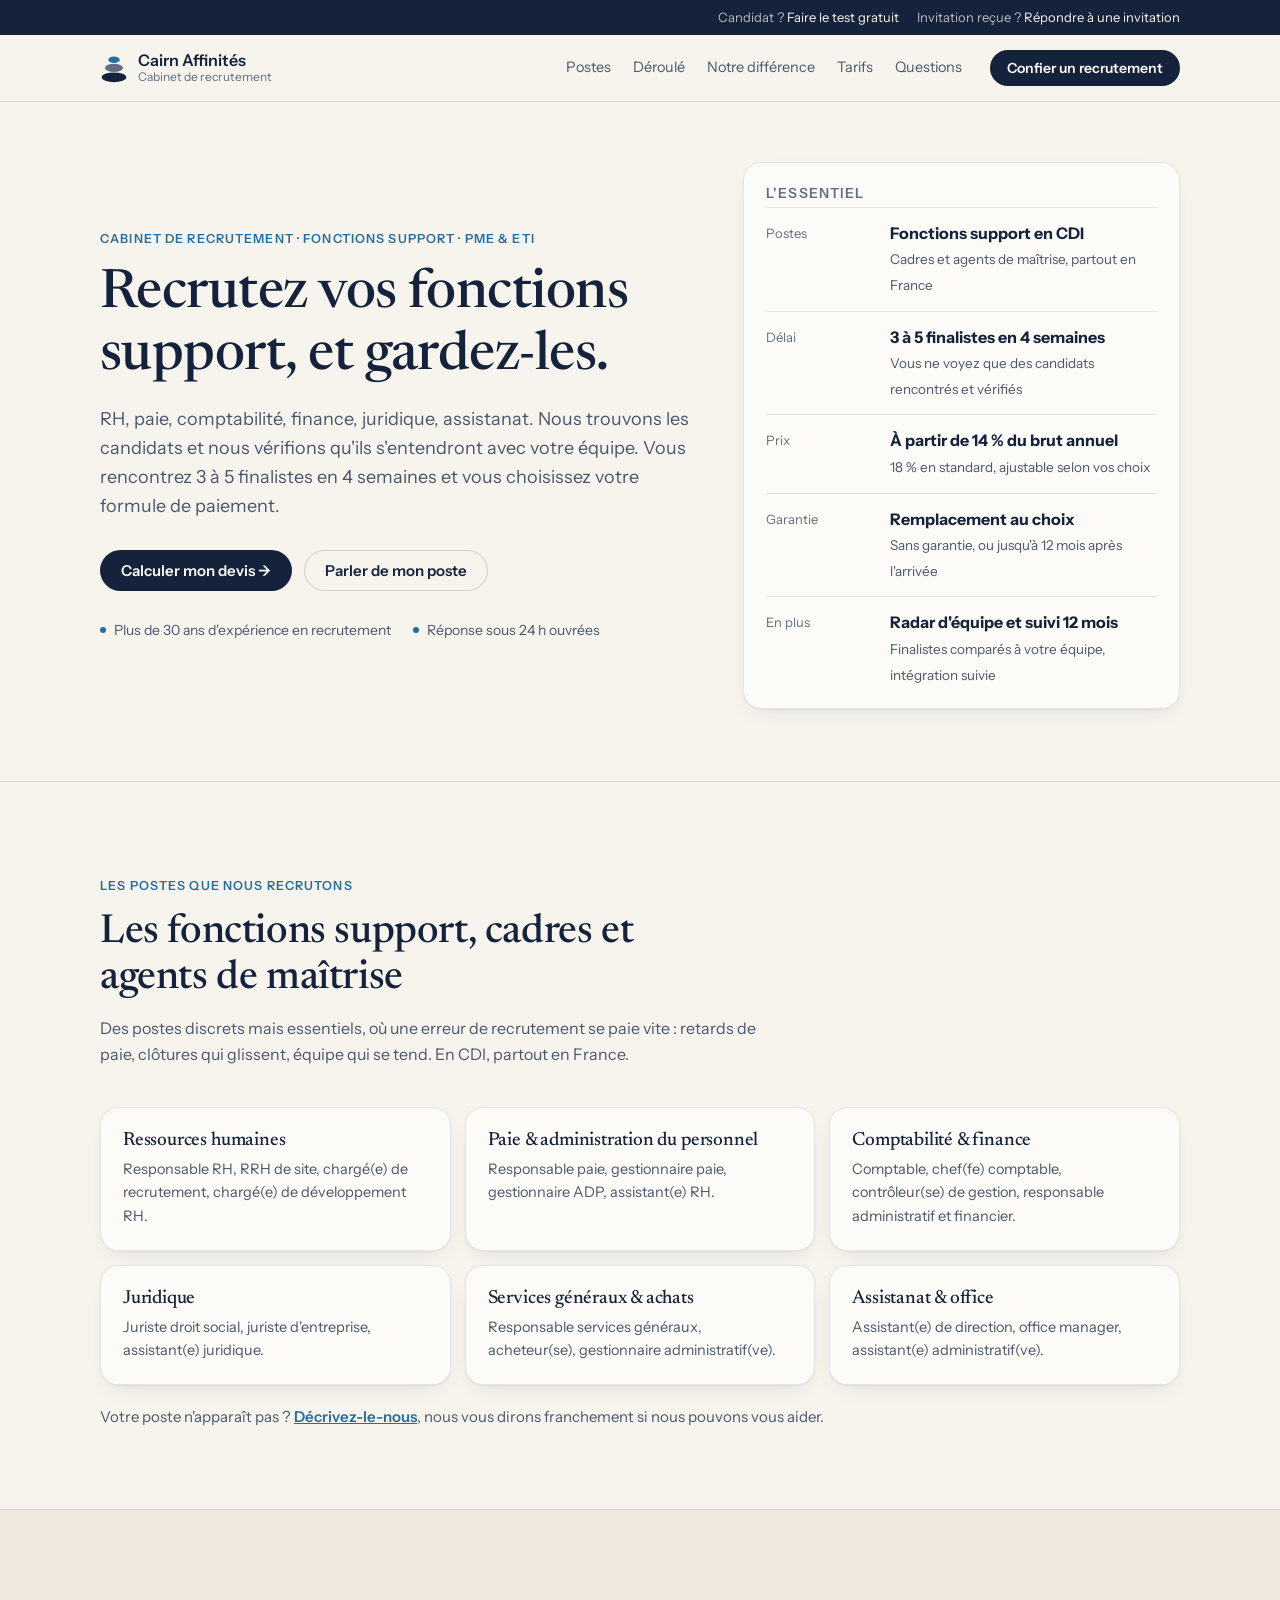
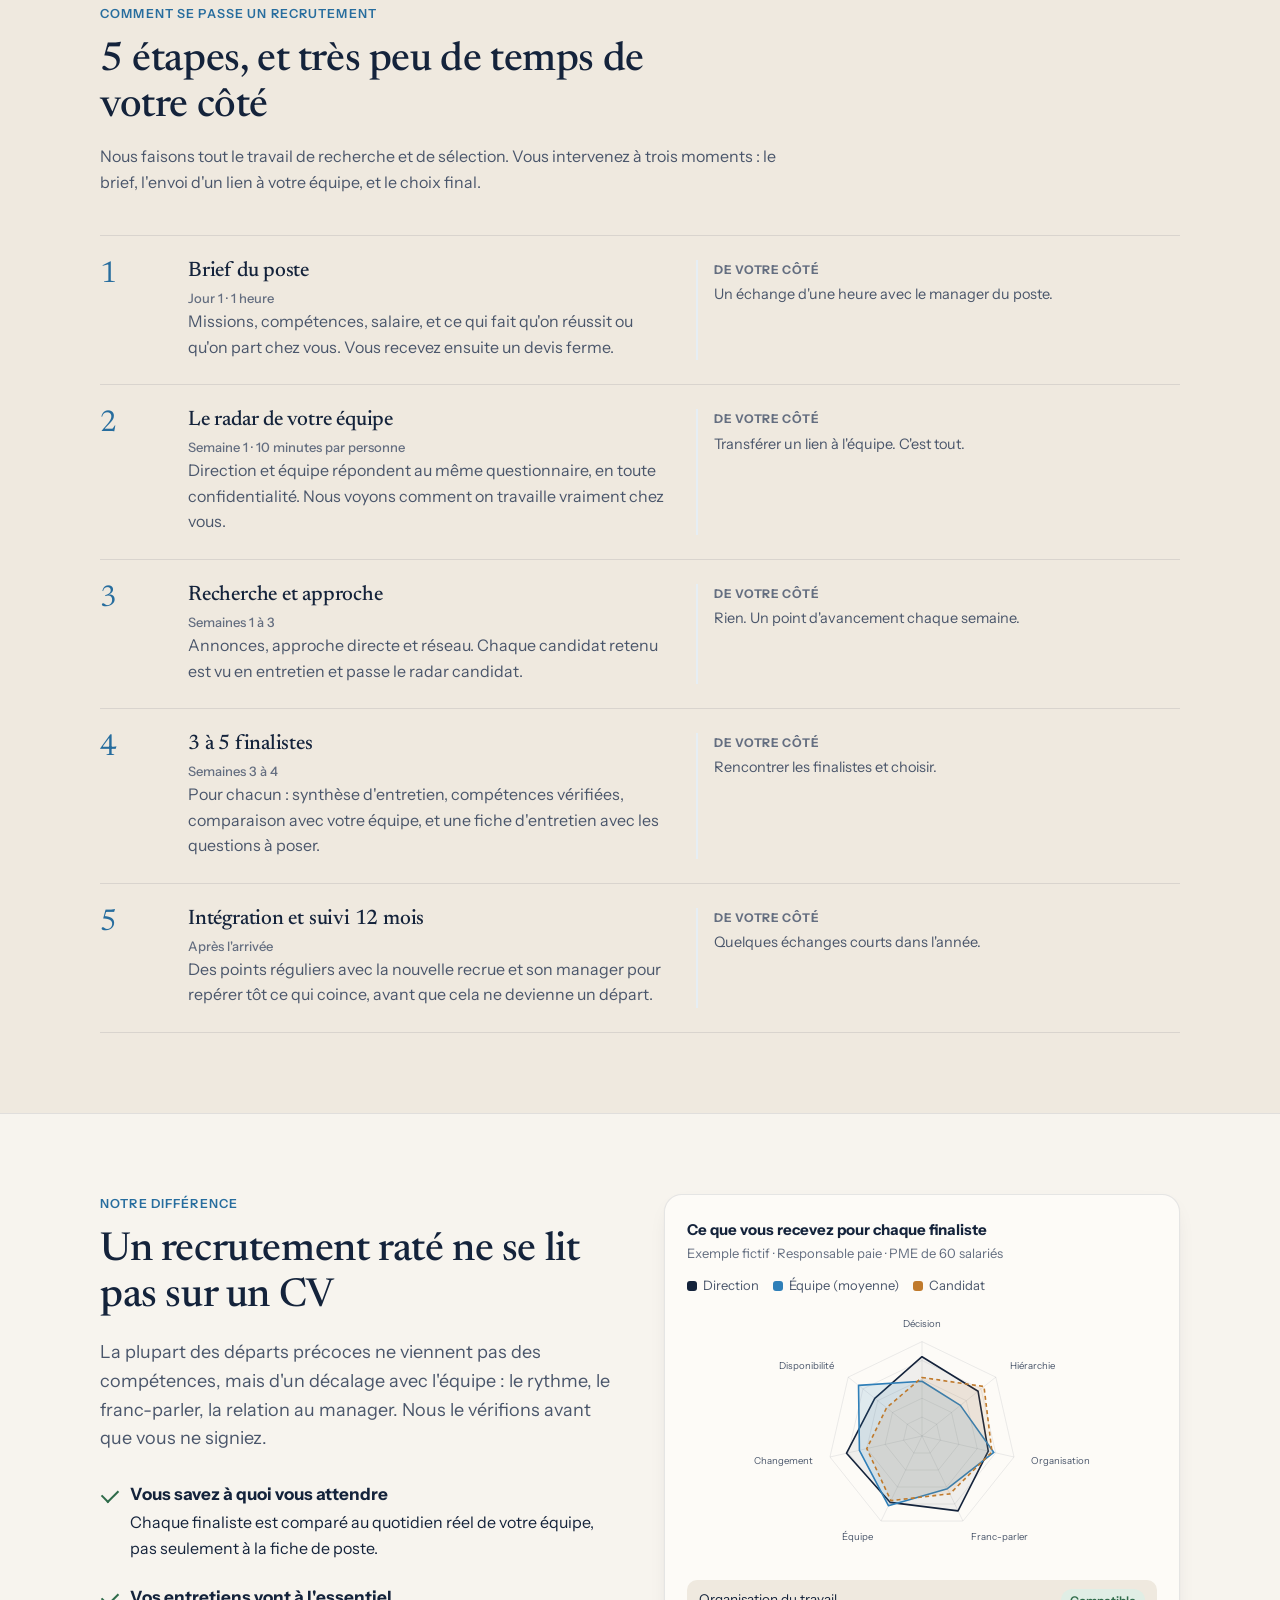
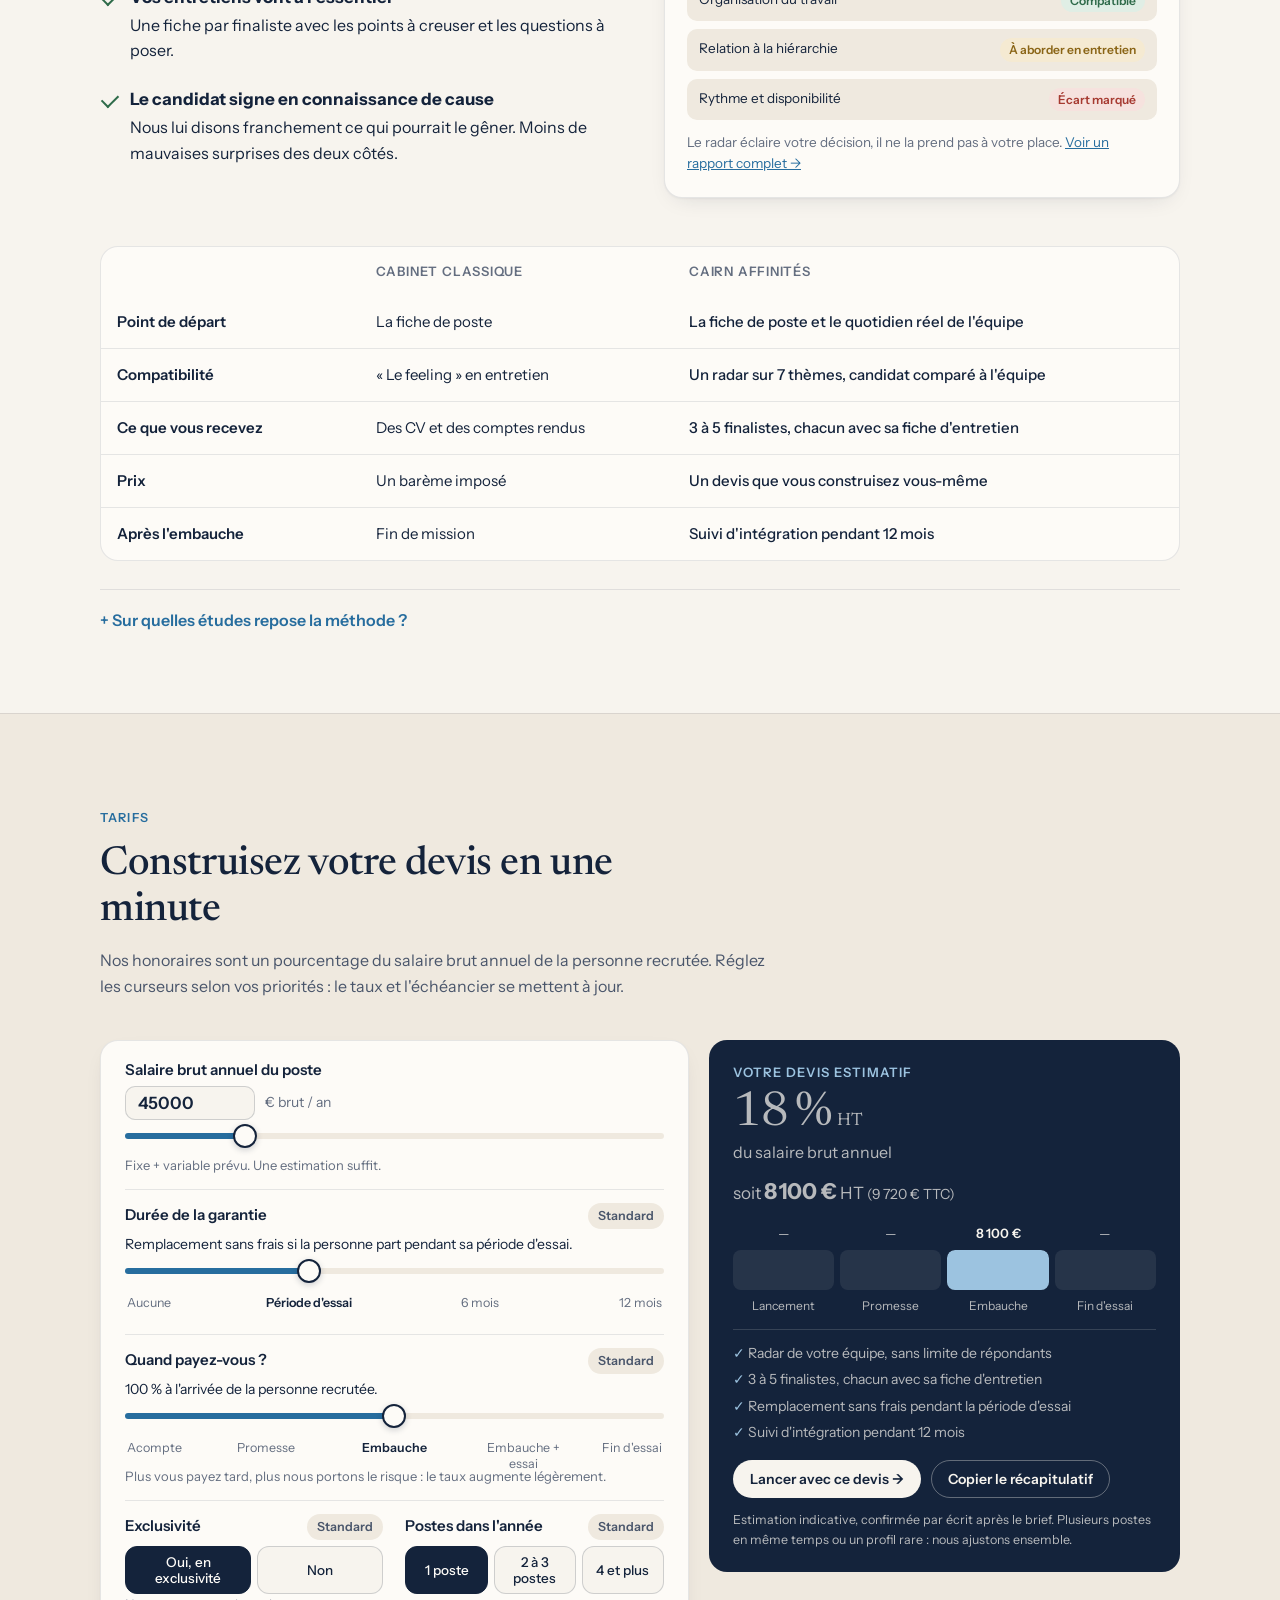
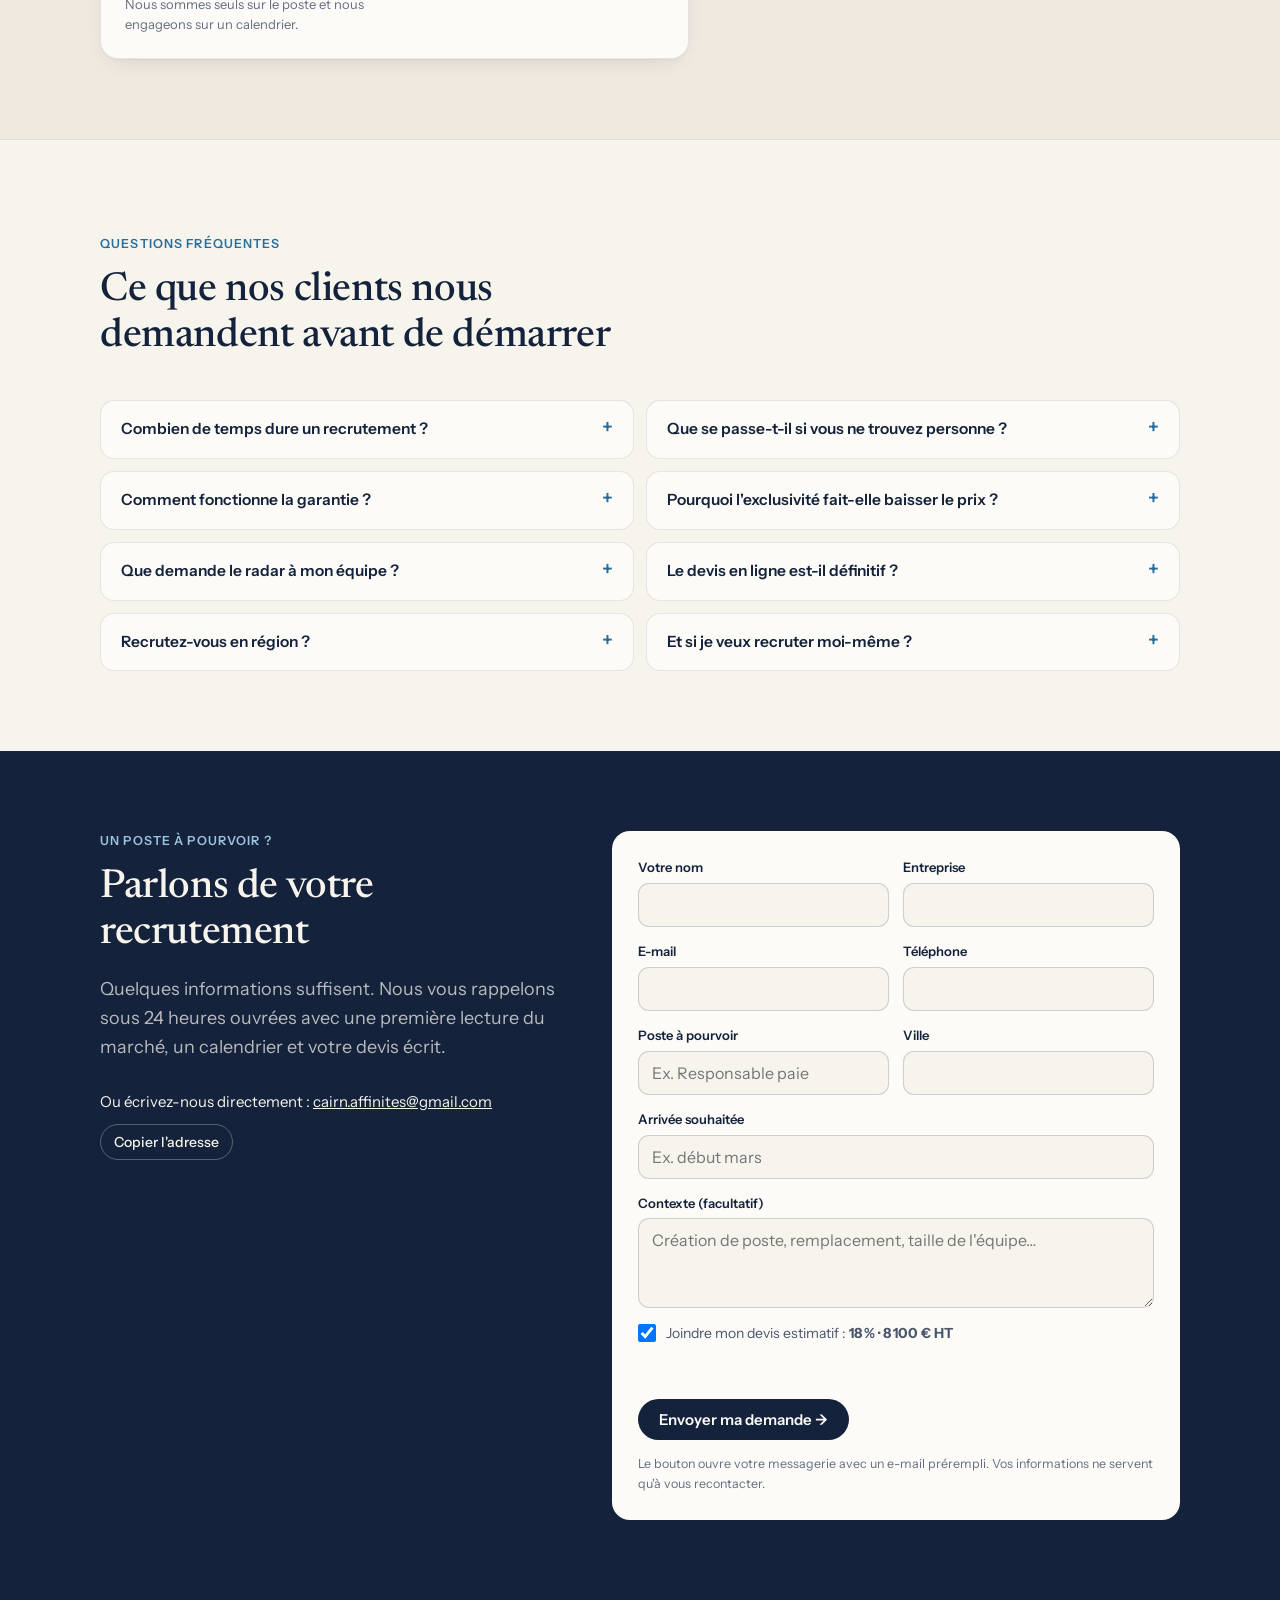
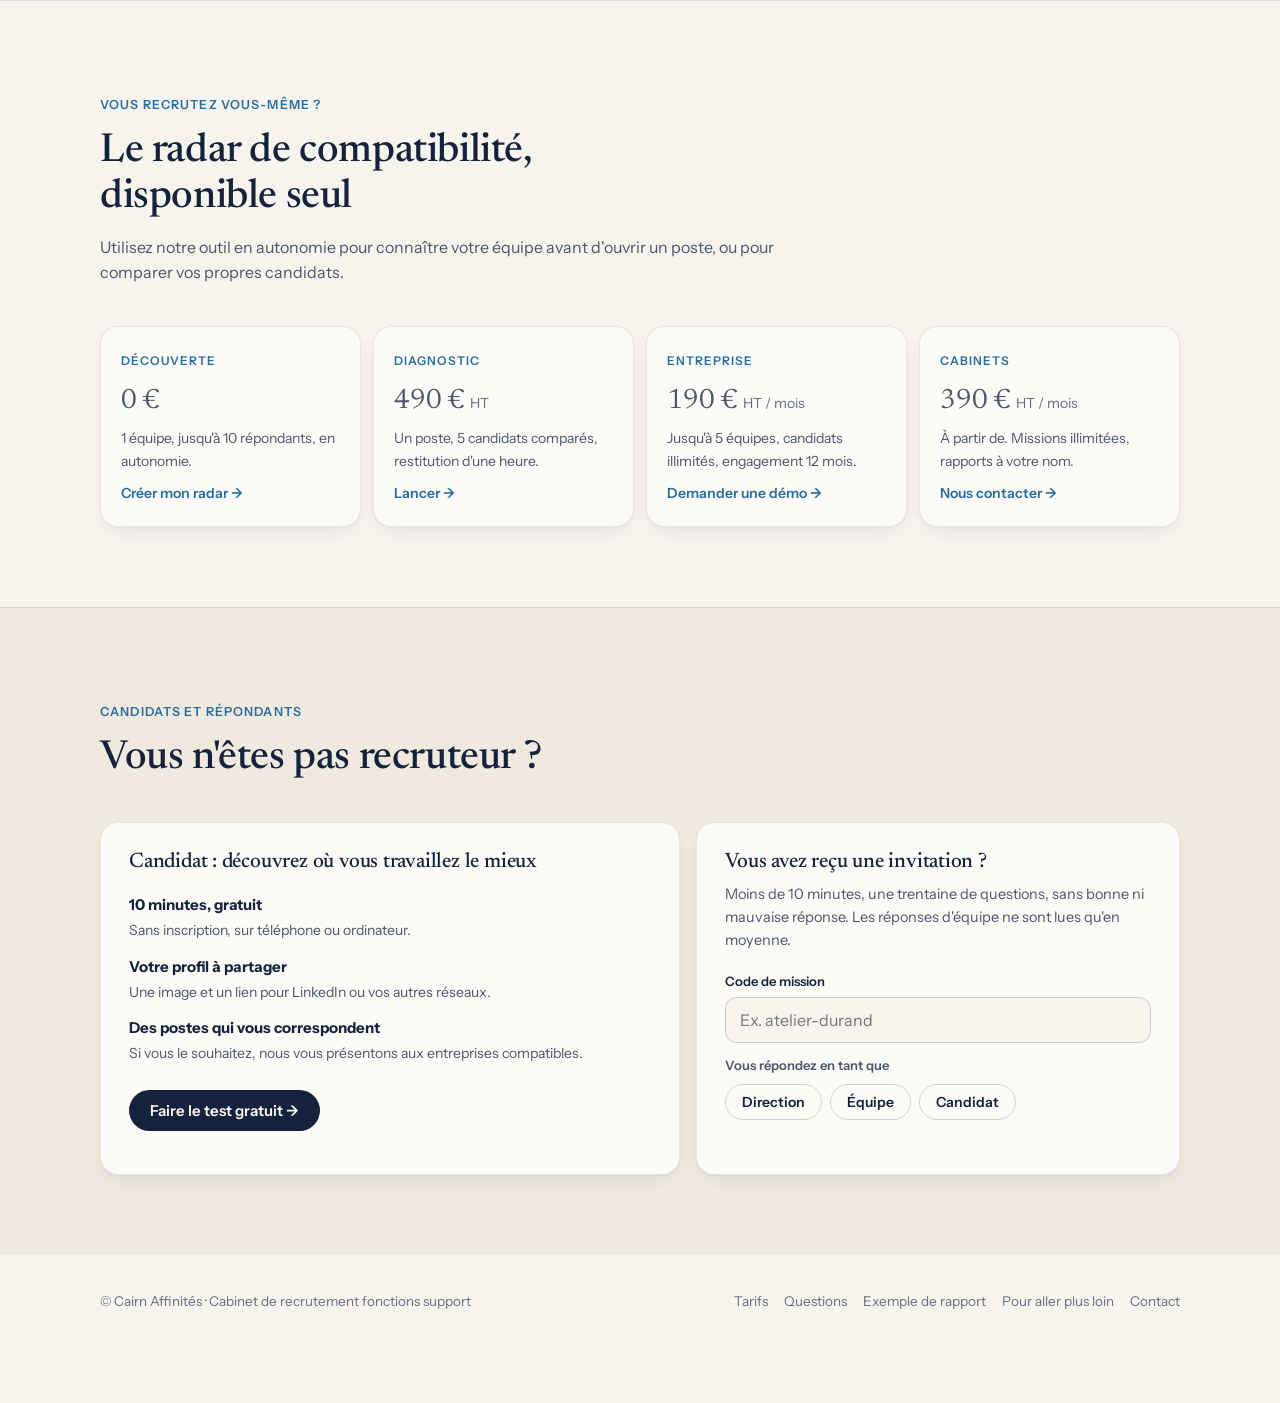
==== commit d3055ac8: "Simulateur plus compact et bloc L'essentiel aligné sur les nouveaux tarifs" ====
--- a/accueil.html
+++ b/accueil.html
@@ -155,52 +155,54 @@
 
 /* Simulateur */
 .sim{display:grid;grid-template-columns:1.25fr 1fr;gap:20px;align-items:start}
-.sim-controls{padding:8px 26px 18px}
-.ctrl{padding:20px 0;border-bottom:1px solid var(--line)}
+.sim-controls{padding:4px 24px 10px}
+.ctrl{padding:13px 0;border-bottom:1px solid var(--line)}
+.ctrl-pair{display:grid;grid-template-columns:1fr 1fr;gap:22px}.ctrl-pair .ctrl{border-bottom:0}.ctrl-pair .seg button{min-width:0;padding:7px 8px;font-size:13.5px}
+@media (max-width:600px){.ctrl-pair{grid-template-columns:1fr;gap:0}}
 .ctrl:last-child{border-bottom:0}
 .ctrl-head{display:flex;justify-content:space-between;align-items:baseline;gap:12px;margin-bottom:4px}
-.ctrl-head label,.ctrl-head .lbl{font-weight:600;font-size:15.5px}
+.ctrl-head label,.ctrl-head .lbl{font-weight:600;font-size:15px}
 .impact{font-size:12.5px;font-weight:600;padding:3px 10px;border-radius:999px;white-space:nowrap;background:var(--surface-2);color:var(--text-2)}
 .impact.down{background:var(--ok-bg);color:var(--ok)}
 .impact.up{background:var(--warn-bg);color:var(--warn)}
-.ctrl .val{font-size:14.5px;color:var(--ink);margin-top:2px}
-.ctrl .hint{font-size:13.5px;color:var(--muted);margin-top:2px}
-input[type=range]{-webkit-appearance:none;appearance:none;width:100%;height:28px;background:transparent;margin-top:10px;cursor:pointer}
+.ctrl .val{font-size:14px;color:var(--ink);margin-top:0}
+.ctrl .hint{font-size:13px;color:var(--muted);margin-top:0}
+input[type=range]{-webkit-appearance:none;appearance:none;width:100%;height:24px;background:transparent;margin-top:4px;cursor:pointer}
 input[type=range]::-webkit-slider-runnable-track{height:6px;border-radius:999px;background:linear-gradient(90deg,var(--sky) var(--p,50%),var(--surface-2) var(--p,50%))}
 input[type=range]::-moz-range-track{height:6px;border-radius:999px;background:var(--surface-2)}
 input[type=range]::-moz-range-progress{height:6px;border-radius:999px;background:var(--sky)}
 input[type=range]::-webkit-slider-thumb{-webkit-appearance:none;width:24px;height:24px;border-radius:50%;background:var(--surface);border:2px solid var(--ink);margin-top:-9px;box-shadow:0 2px 6px rgba(20,35,59,.2)}
 input[type=range]::-moz-range-thumb{width:20px;height:20px;border-radius:50%;background:var(--surface);border:2px solid var(--ink)}
 input[type=range]:focus-visible{outline:2px solid var(--sky);outline-offset:4px;border-radius:6px}
-.ticks{position:relative;height:38px;margin-top:2px}
+.ticks{position:relative;height:30px;margin-top:0}
 .ticks button{position:absolute;top:0;transform:translateX(-50%);max-width:92px;background:none;border:0;font:12.5px/1.25 var(--body);color:var(--muted);cursor:pointer;padding:4px 2px;text-align:center}
 .ticks button:first-child{transform:none;text-align:left;left:0!important}.ticks button:last-child{transform:none;text-align:right;left:auto!important;right:0}
 .ticks button.on{color:var(--ink);font-weight:600}
-.seg{display:flex;gap:6px;margin-top:10px;flex-wrap:wrap}
-.seg button{flex:1;min-width:90px;font:500 14px var(--body);padding:10px 12px;border-radius:12px;border:1px solid var(--line-strong);background:var(--bg);color:var(--ink);cursor:pointer}
+.seg{display:flex;gap:6px;margin-top:6px;flex-wrap:wrap}
+.seg button{flex:1;min-width:90px;font:500 14px var(--body);padding:7px 12px;border-radius:12px;border:1px solid var(--line-strong);background:var(--bg);color:var(--ink);cursor:pointer}
 .seg button.on{background:var(--ink);color:var(--surface);border-color:var(--ink)}
-.salary-row{display:flex;align-items:center;gap:10px;margin-top:8px}
-.salary-row input[type=number]{font:600 18px var(--body);width:130px;padding:8px 12px;border-radius:10px;border:1px solid var(--line-strong);background:var(--bg);color:var(--ink)}
+.salary-row{display:flex;align-items:center;gap:10px;margin-top:4px}
+.salary-row input[type=number]{font:600 17px var(--body);width:130px;padding:6px 12px;border-radius:10px;border:1px solid var(--line-strong);background:var(--bg);color:var(--ink)}
 .salary-row span{font-size:14px;color:var(--muted)}
 
-.sim-result{background:var(--band);color:var(--on-band);padding:28px;border-radius:18px;position:sticky;top:130px}
+.sim-result{background:var(--band);color:var(--on-band);padding:22px 24px;border-radius:18px;position:sticky;top:130px}
 .sim-result p{color:var(--on-band-2)}
 .sim-result .k{font-size:13px;letter-spacing:.08em;text-transform:uppercase;font-weight:600;color:#9CC3E0}
-.rate{font-family:var(--display);font-size:60px;line-height:1;margin:10px 0 4px}
+.rate{font-family:var(--display);font-size:48px;line-height:1;margin:8px 0 2px}
 .rate small{font-size:18px}
 .amount{font-size:17px;color:var(--on-band)}
 .amount b{font-size:22px}
-.timeline{display:grid;grid-template-columns:repeat(4,1fr);gap:6px;margin:22px 0 6px}
+.timeline{display:grid;grid-template-columns:repeat(4,1fr);gap:6px;margin:14px 0 4px}
 .tl{display:flex;flex-direction:column;gap:6px;font-size:12px;color:var(--on-band-2);text-align:center}
-.tl .bar{height:64px;border-radius:8px;background:rgba(247,244,238,.08);position:relative;overflow:hidden}
+.tl .bar{height:40px;border-radius:8px;background:rgba(247,244,238,.08);position:relative;overflow:hidden}
 .tl .bar i{position:absolute;left:0;right:0;bottom:0;background:#9CC3E0;border-radius:8px 8px 0 0;transition:height .35s var(--ease)}
 .tl b{color:var(--on-band);font-size:13px;font-weight:600;min-height:17px}
 .tl.zero b{color:var(--on-band-2);font-weight:400}
-.incl{list-style:none;display:grid;gap:7px;margin:20px 0 0;padding-top:18px;border-top:1px solid rgba(247,244,238,.15);font-size:14px;color:var(--on-band-2)}
+.incl{list-style:none;display:grid;gap:4px;margin:14px 0 0;padding-top:12px;border-top:1px solid rgba(247,244,238,.15);font-size:14px;color:var(--on-band-2)}
 .incl li::before{content:"✓ ";color:#9CC3E0;font-weight:600}
-.res-ctas{display:flex;flex-wrap:wrap;gap:10px;margin-top:22px}
+.res-ctas{display:flex;flex-wrap:wrap;gap:10px;margin-top:16px}
 .res-ctas .btn{padding:11px 16px;font-size:14px}
-.sim-note{font-size:12.5px;margin-top:16px}
+.sim-note{font-size:12.5px;margin-top:12px}
 @media (max-width:900px){.sim{grid-template-columns:1fr}.sim-result{position:static}.sim-controls{padding:4px 20px 14px}}
 /* Barre récap mobile */
 .simbar{position:fixed;left:12px;right:12px;bottom:12px;z-index:30;background:var(--band);color:var(--on-band);border-radius:16px;padding:12px 16px;display:flex;align-items:center;justify-content:space-between;gap:10px;box-shadow:0 10px 30px -10px rgba(20,35,59,.5);transform:translateY(140%);transition:transform .3s var(--ease)}
@@ -331,9 +333,9 @@
       <dl>
         <a class="row" href="#postes"><dt>Postes</dt><dd><b>Fonctions support en CDI</b><span>Cadres et agents de maîtrise, partout en France</span></dd></a>
         <a class="row" href="#deroule"><dt>Délai</dt><dd><b>3 à 5 finalistes en 4 semaines</b><span>Vous ne voyez que des candidats rencontrés et vérifiés</span></dd></a>
-        <a class="row" href="#tarifs"><dt>Prix</dt><dd><b>18 % du brut annuel</b><span>Ajustable selon garantie, paiement et exclusivité</span></dd></a>
-        <a class="row" href="#tarifs"><dt>Garantie</dt><dd><b>Remplacement sans frais</b><span>De la période d'essai jusqu'à 12 mois, au choix</span></dd></a>
-        <a class="row" href="#difference"><dt>En plus</dt><dd><b>Le radar de votre équipe</b><span>Chaque finaliste comparé à votre quotidien réel</span></dd></a>
+        <a class="row" href="#tarifs"><dt>Prix</dt><dd><b>À partir de 14 % du brut annuel</b><span>18 % en standard, ajustable selon vos choix</span></dd></a>
+        <a class="row" href="#tarifs"><dt>Garantie</dt><dd><b>Remplacement au choix</b><span>Sans garantie, ou jusqu'à 12 mois après l'arrivée</span></dd></a>
+        <a class="row" href="#difference"><dt>En plus</dt><dd><b>Radar d'équipe et suivi 12 mois</b><span>Finalistes comparés à votre équipe, intégration suivie</span></dd></a>
       </dl>
     </div>
   </div>
@@ -478,15 +480,17 @@
           <p class="hint">Plus vous payez tard, plus nous portons le risque : le taux augmente légèrement.</p>
         </div>
 
+        <div class="ctrl-pair">
         <div class="ctrl">
-          <div class="ctrl-head"><span class="lbl">Exclusivité de la mission</span><span class="impact" id="i-excl"></span></div>
+          <div class="ctrl-head"><span class="lbl">Exclusivité</span><span class="impact" id="i-excl"></span></div>
           <div class="seg" id="s-excl" role="group" aria-label="Exclusivité"></div>
           <p class="hint" id="v-excl"></p>
         </div>
 
         <div class="ctrl">
-          <div class="ctrl-head"><span class="lbl">Postes à pourvoir dans l'année</span><span class="impact" id="i-vol"></span></div>
+          <div class="ctrl-head"><span class="lbl">Postes dans l'année</span><span class="impact" id="i-vol"></span></div>
           <div class="seg" id="s-vol" role="group" aria-label="Nombre de postes"></div>
+        </div>
         </div>
       </div>
 
@@ -494,7 +498,7 @@
         <p class="k">Votre devis estimatif</p>
         <p class="rate" id="r-rate">18 %<small> HT</small></p>
         <p>du salaire brut annuel</p>
-        <p class="amount" style="margin-top:14px">soit <b id="r-amount">8 100 €</b> HT <span id="r-ttc" style="color:var(--on-band-2);font-size:14px"></span></p>
+        <p class="amount" style="margin-top:8px">soit <b id="r-amount">8 100 €</b> HT <span id="r-ttc" style="color:var(--on-band-2);font-size:14px"></span></p>
         <div class="timeline" id="r-timeline"></div>
         <ul class="incl">
           <li>Radar de votre équipe, sans limite de répondants</li>
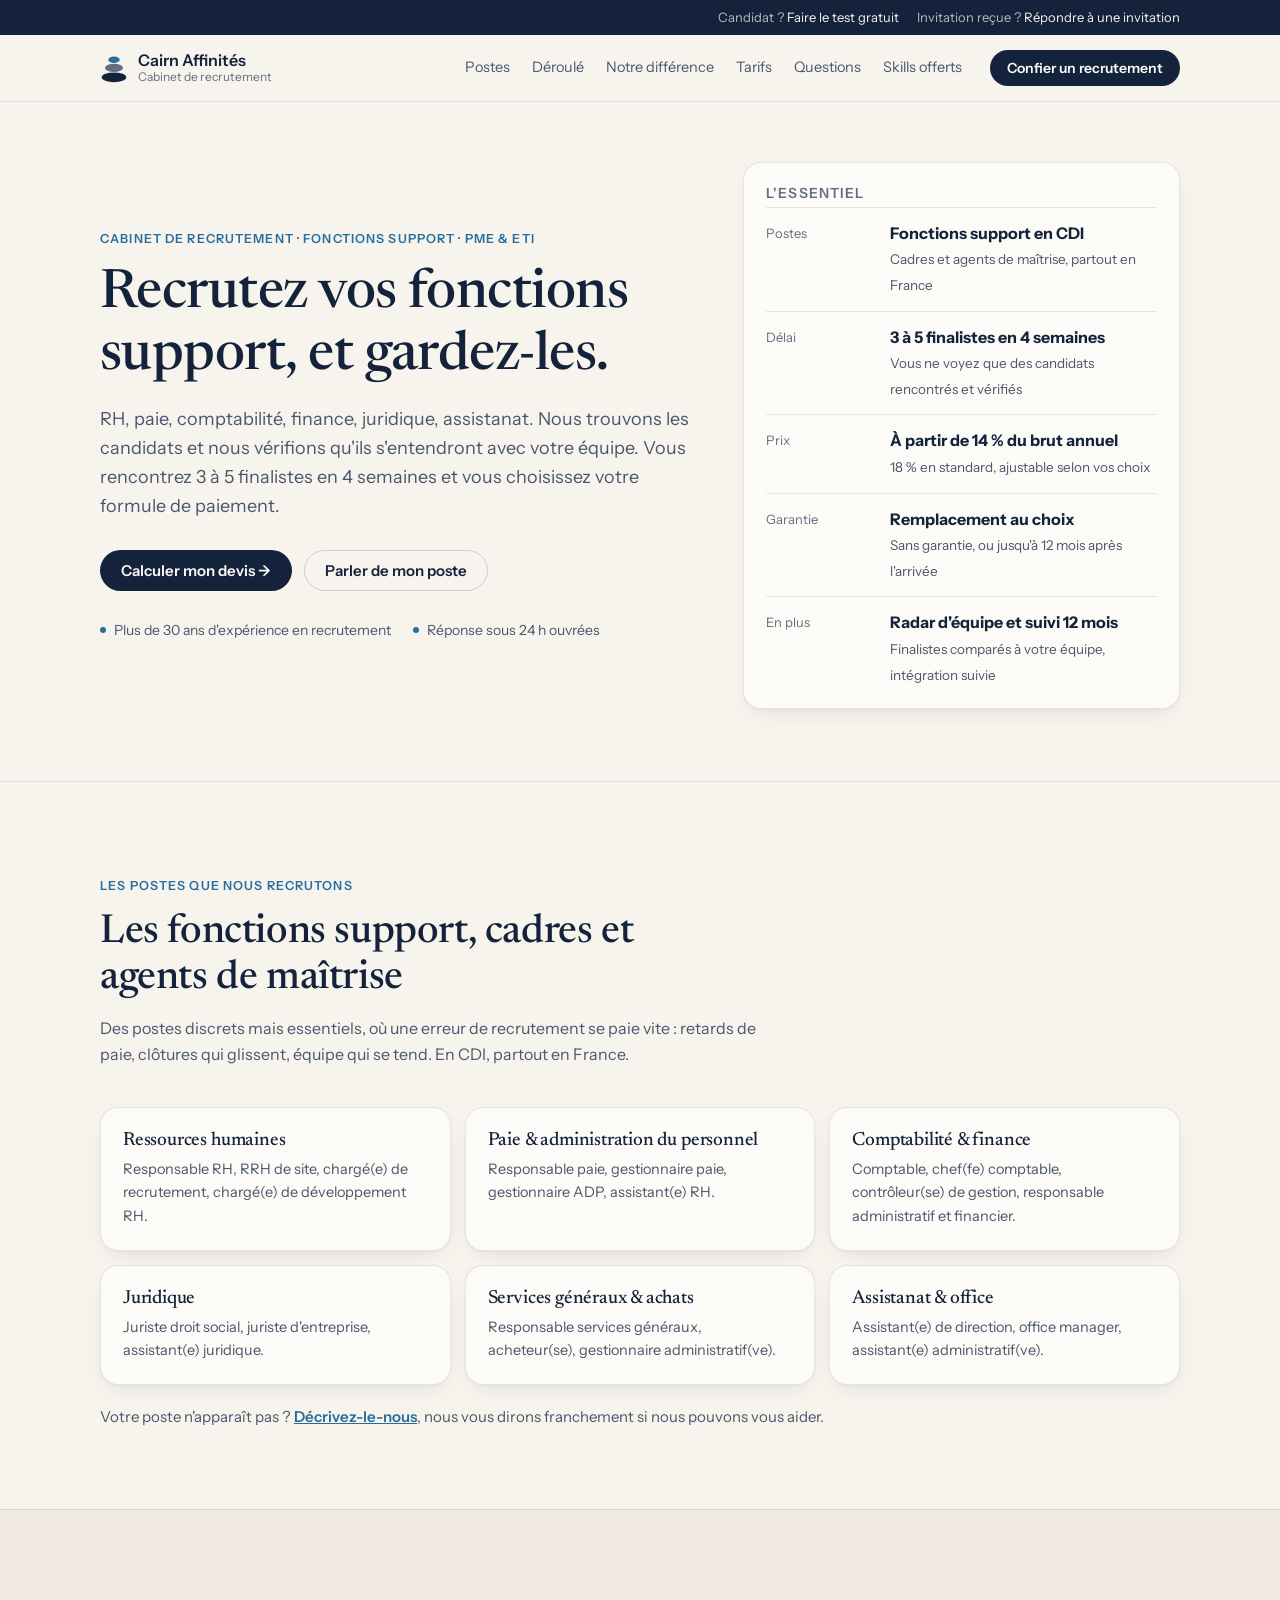
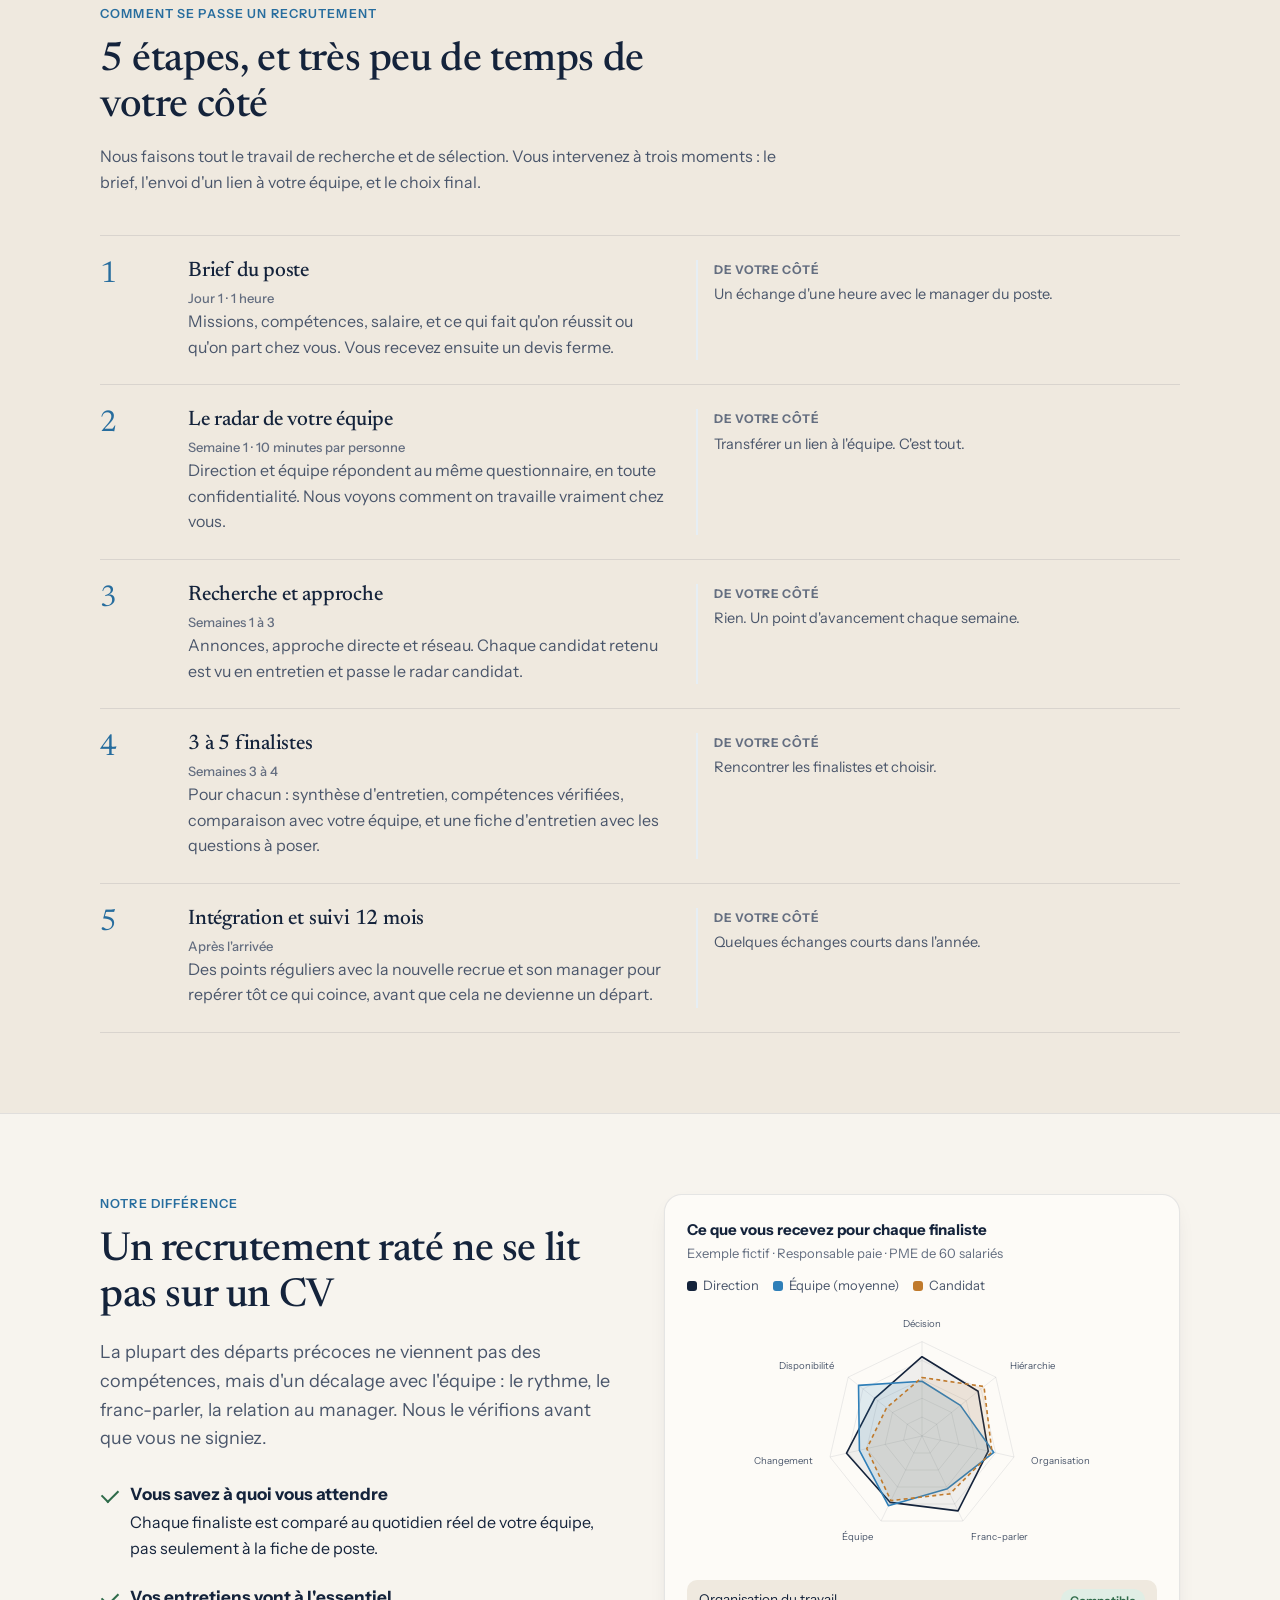
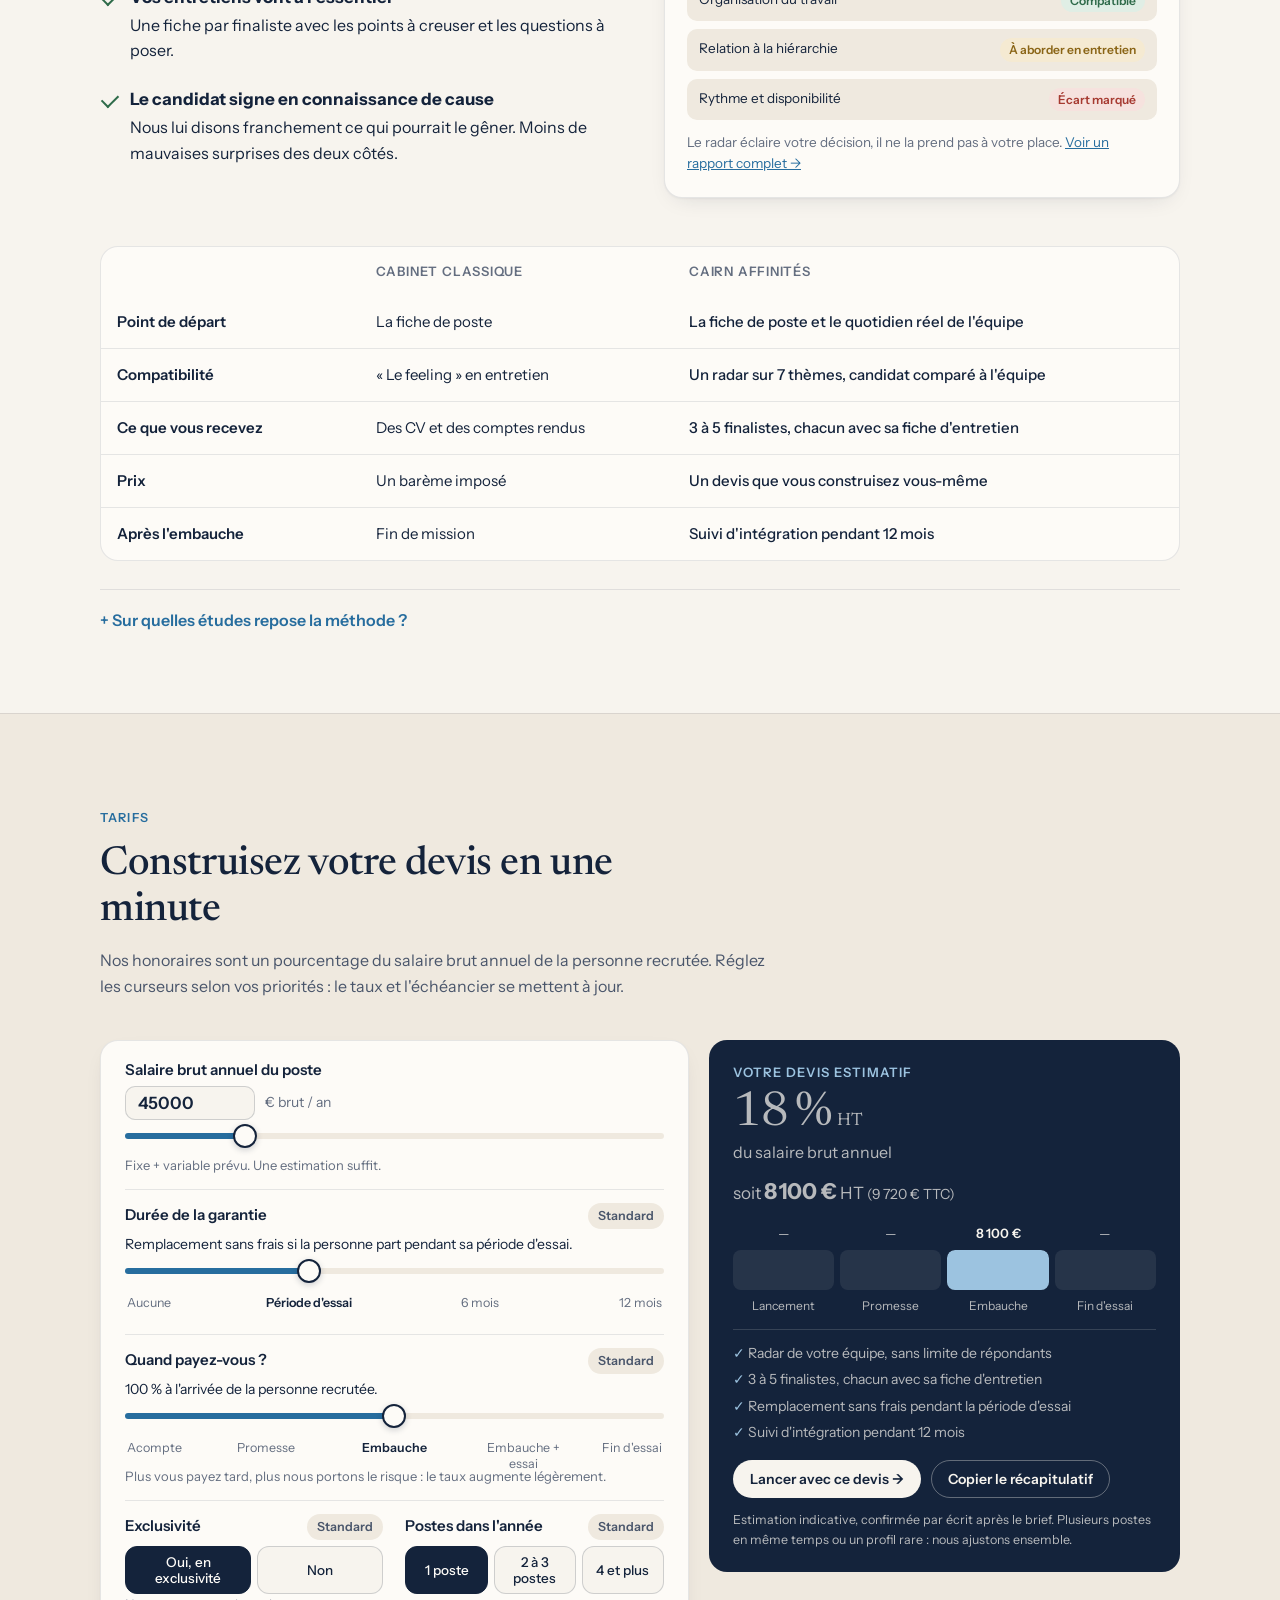
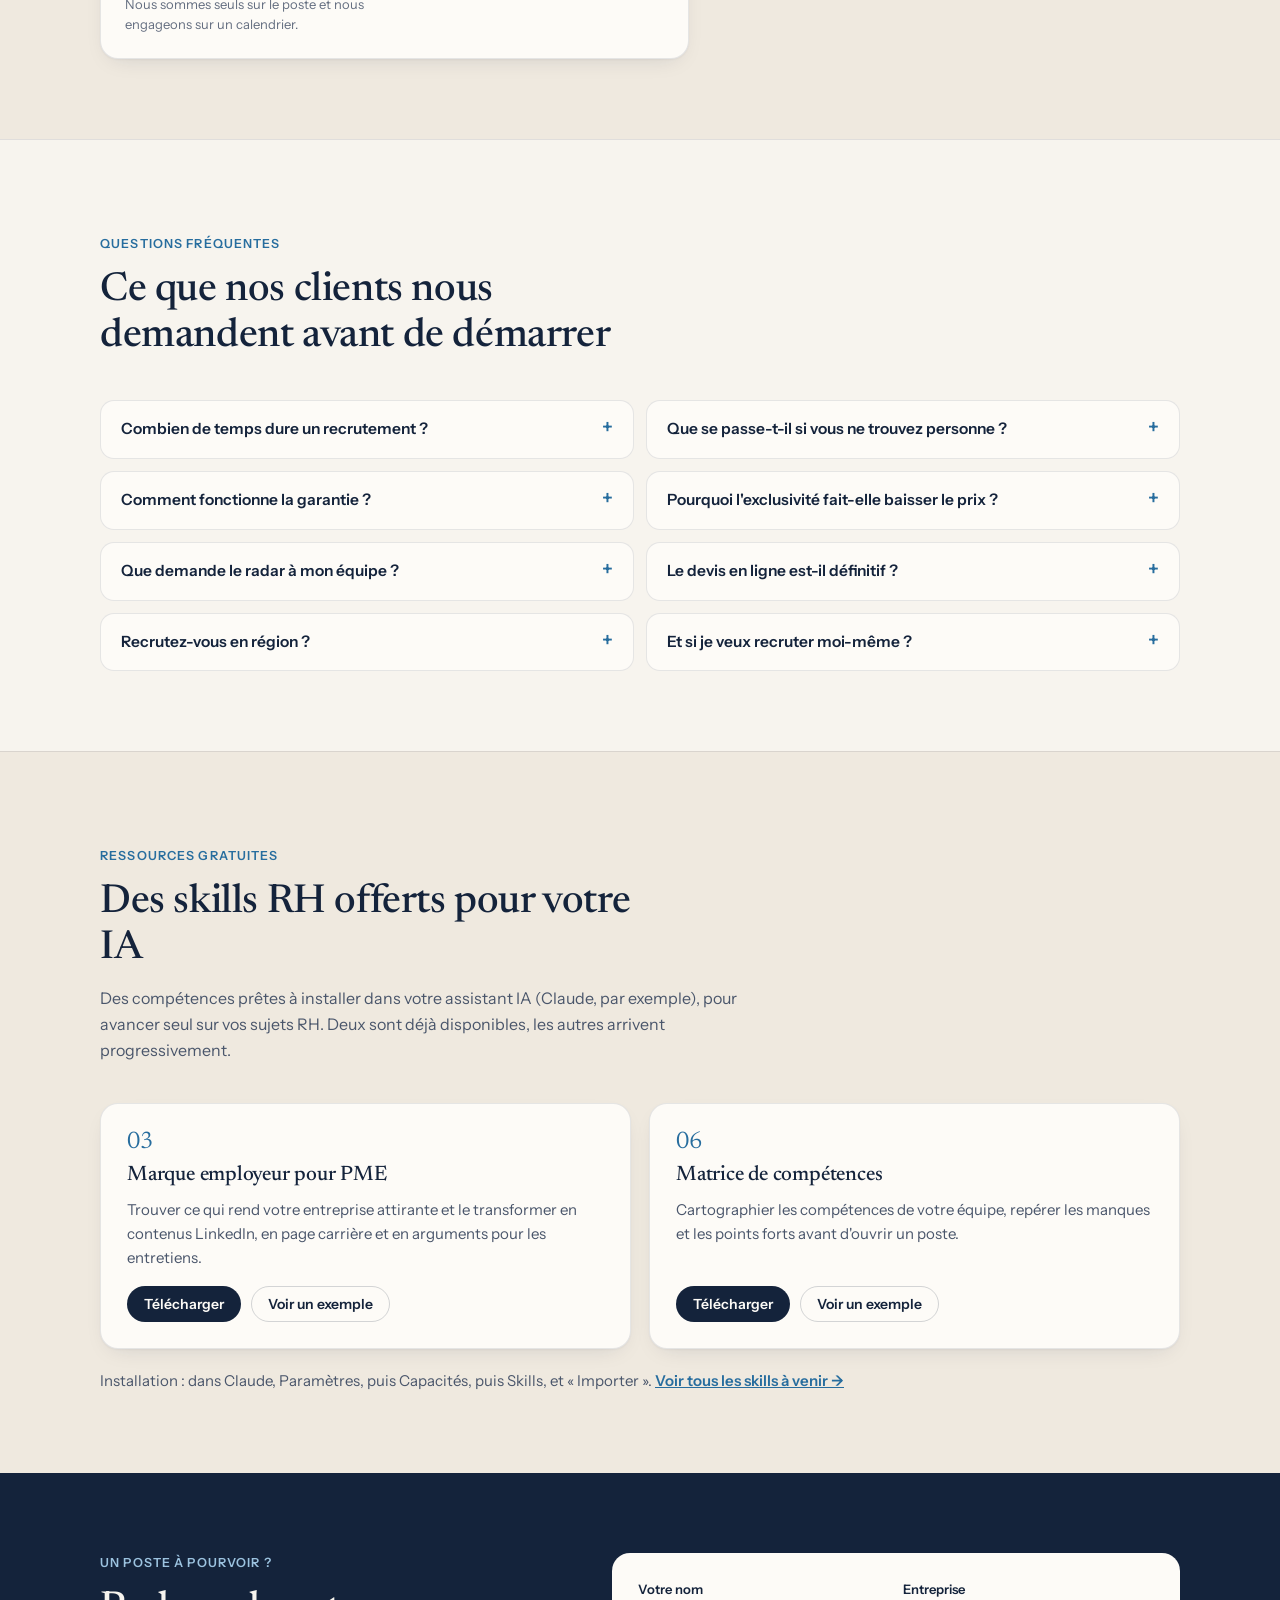
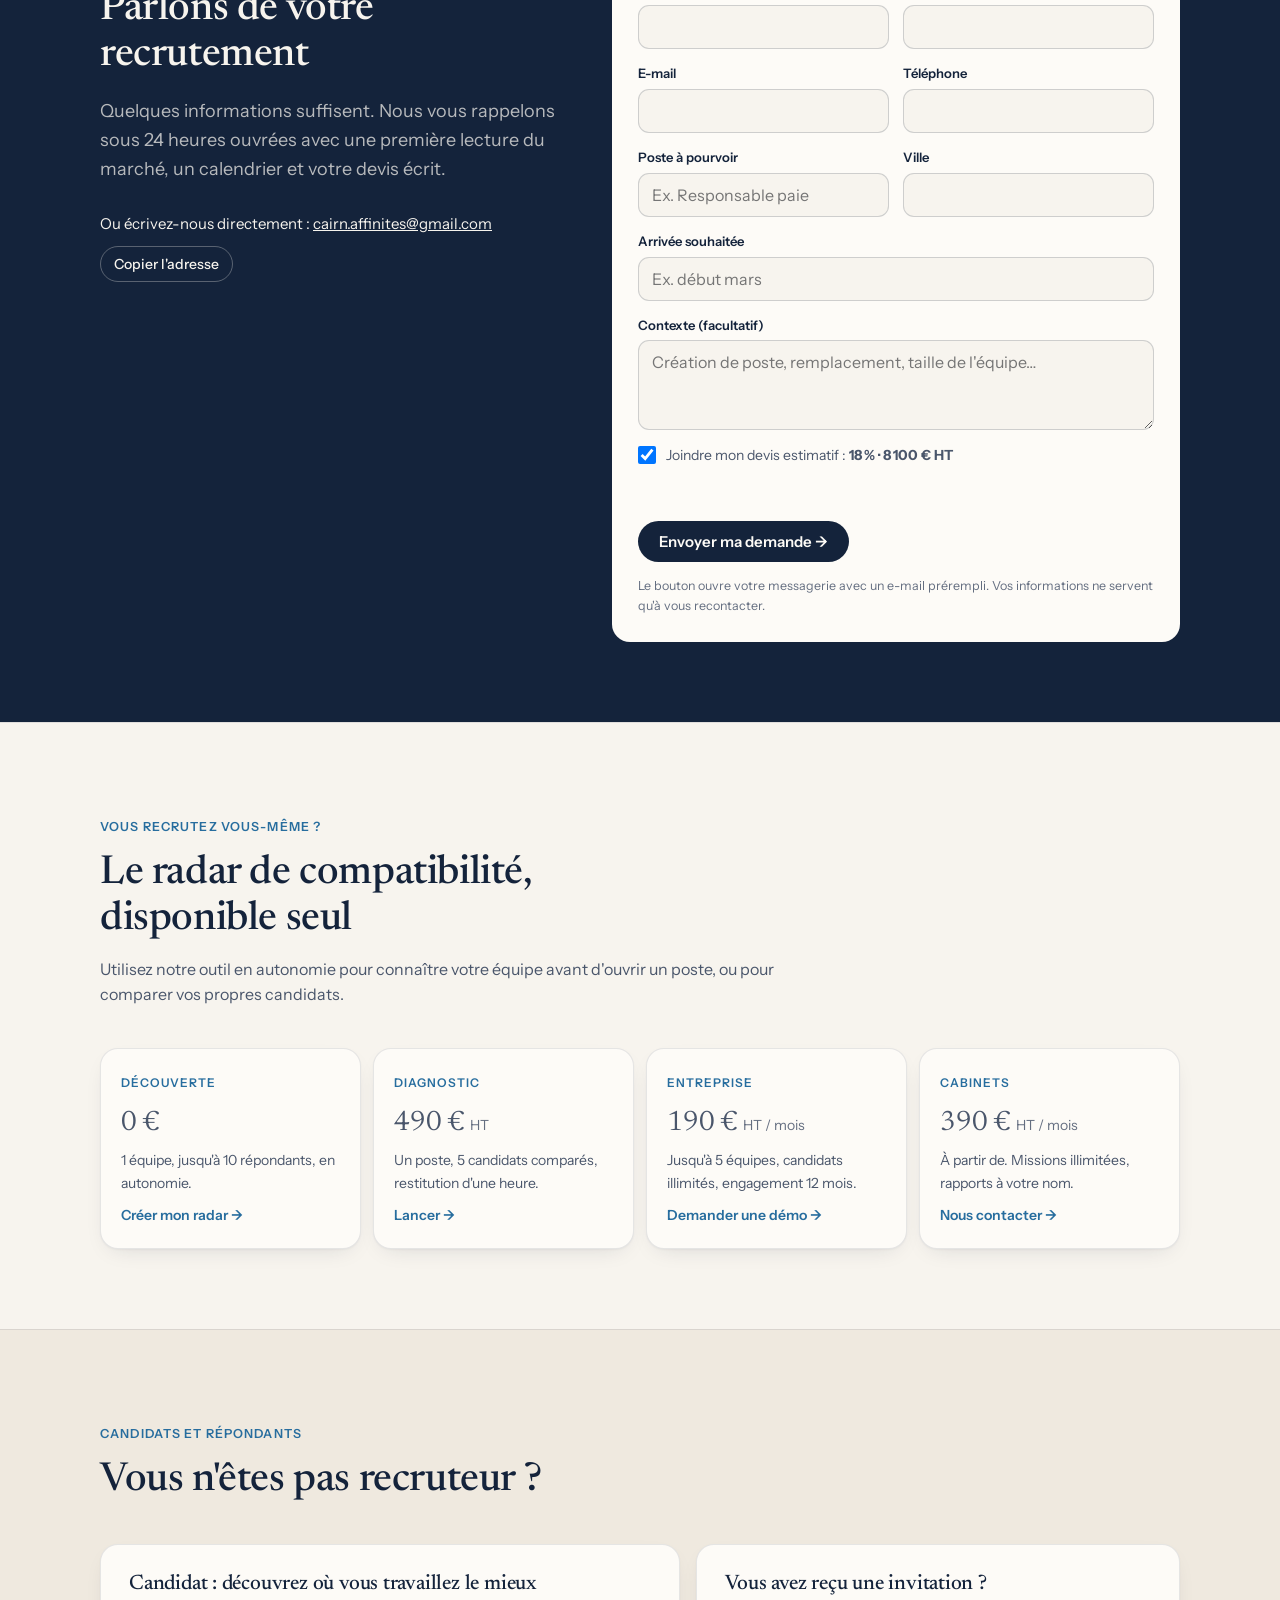
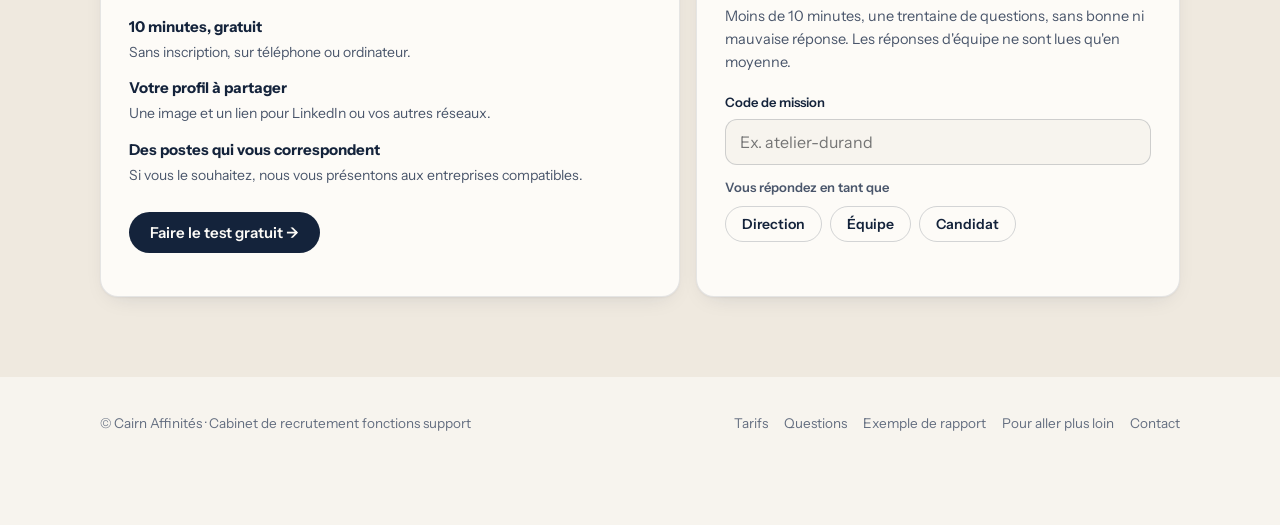
==== commit 8a88a8a6: "Page d'accueil : section Skills offerts et lien dans le menu" ====
--- a/accueil.html
+++ b/accueil.html
@@ -39,6 +39,13 @@
 .sec-head{margin-bottom:40px}
 .sec-head p{max-width:62ch;margin-top:14px}
 .alt{background:var(--surface-2)}
+.skills-home{display:grid;grid-template-columns:1fr 1fr;gap:18px}
+.skills-home .card{padding:26px;display:flex;flex-direction:column;gap:10px}
+.skills-home .num{font-family:var(--display);font-size:24px;color:var(--sky);line-height:1}
+.skills-home p{color:var(--text-2);font-size:15px;flex:1}
+.skills-home .pied{display:flex;gap:10px;flex-wrap:wrap;margin-top:6px}
+.skills-home .btn{padding:10px 16px;font-size:14px}
+@media (max-width:720px){.skills-home{grid-template-columns:1fr}}
 
 /* Barre candidats */
 .util{background:var(--band);color:var(--on-band-2);font-size:13px}
@@ -297,6 +304,7 @@
       <a href="#difference">Notre différence</a>
       <a href="#tarifs">Tarifs</a>
       <a href="#faq">Questions</a>
+      <a href="#skills">Skills offerts</a>
     </nav>
     <a class="btn btn-primary" href="#contact">Confier un recrutement</a>
   </div>
@@ -306,6 +314,7 @@
     <a href="#deroule">Déroulé</a>
     <a href="#difference">Notre différence</a>
     <a href="#faq">Questions</a>
+    <a href="#skills">Skills offerts</a>
     <a href="#contact">Contact</a>
   </nav>
 </header>
@@ -533,6 +542,22 @@
       <details><summary>Recrutez-vous en région ?</summary><p>Oui, partout en France, en présentiel, hybride ou télétravail. Les entretiens se font en visio ou dans vos locaux selon votre préférence.</p></details>
       <details><summary>Et si je veux recruter moi-même ?</summary><p>Le radar est aussi disponible seul, avec une version gratuite. <a href="#radar" style="color:var(--sky)">Voir les formules du radar</a>.</p></details>
     </div>
+  </div>
+</section>
+
+<!-- SKILLS OFFERTS -->
+<section id="skills" class="alt">
+  <div class="wrap">
+    <div class="sec-head">
+      <p class="eyebrow">Ressources gratuites</p>
+      <h2>Des skills RH offerts pour votre IA</h2>
+      <p>Des compétences prêtes à installer dans votre assistant IA (Claude, par exemple), pour avancer seul sur vos sujets RH. Deux sont déjà disponibles, les autres arrivent progressivement.</p>
+    </div>
+    <div class="skills-home">
+      <div class="card"><span class="num">03</span><h3>Marque employeur pour PME</h3><p>Trouver ce qui rend votre entreprise attirante et le transformer en contenus LinkedIn, en page carrière et en arguments pour les entretiens.</p><div class="pied"><a class="btn btn-primary" href="skills/03-marque-employeur-pme.zip" download>Télécharger</a><a class="btn btn-ghost" href="skills/03-marque-employeur-pme-exemple.pdf" target="_blank" rel="noopener">Voir un exemple</a></div></div>
+      <div class="card"><span class="num">06</span><h3>Matrice de compétences</h3><p>Cartographier les compétences de votre équipe, repérer les manques et les points forts avant d'ouvrir un poste.</p><div class="pied"><a class="btn btn-primary" href="skills/06-matrice-competences.zip" download>Télécharger</a><a class="btn btn-ghost" href="skills/06-matrice-competences-exemple.pdf" target="_blank" rel="noopener">Voir un exemple</a></div></div>
+    </div>
+    <p class="after">Installation : dans Claude, Paramètres, puis Capacités, puis Skills, et « Importer ». <a href="pour-aller-plus-loin.html">Voir tous les skills à venir →</a></p>
   </div>
 </section>
 
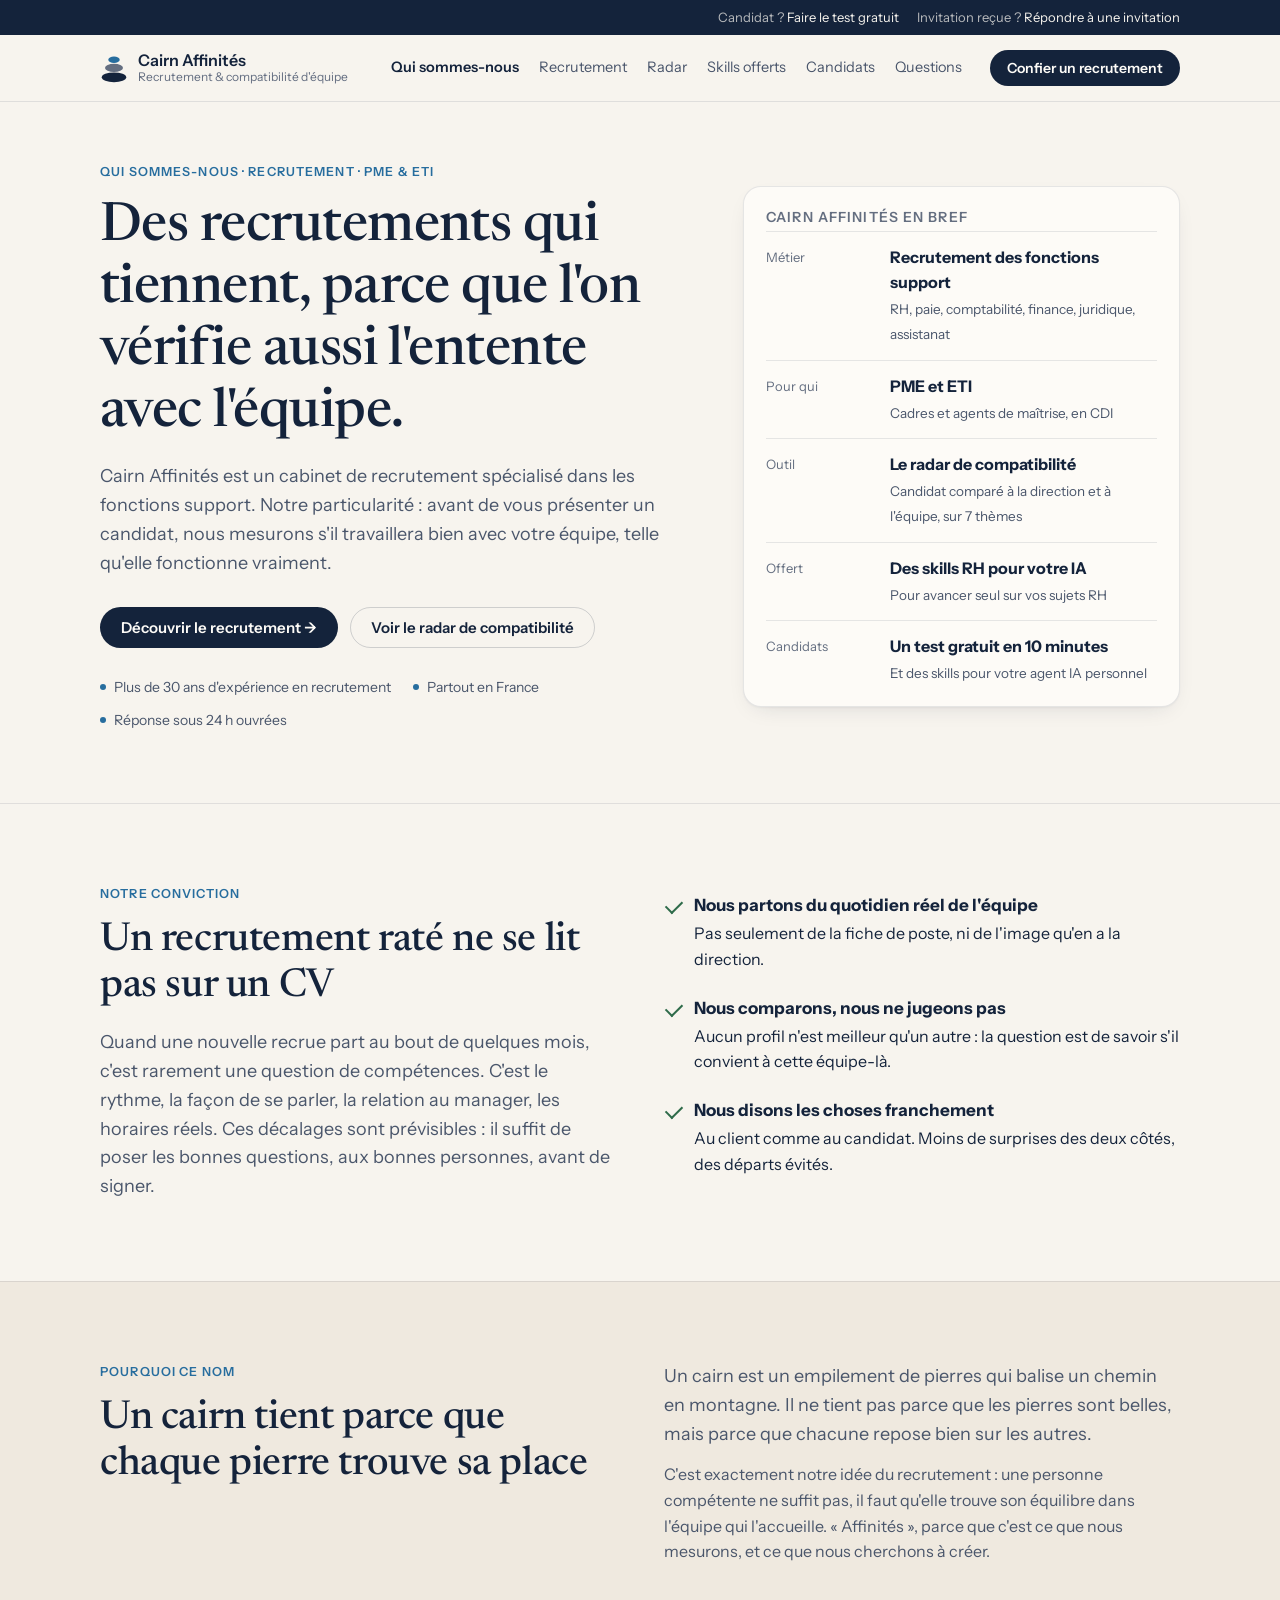
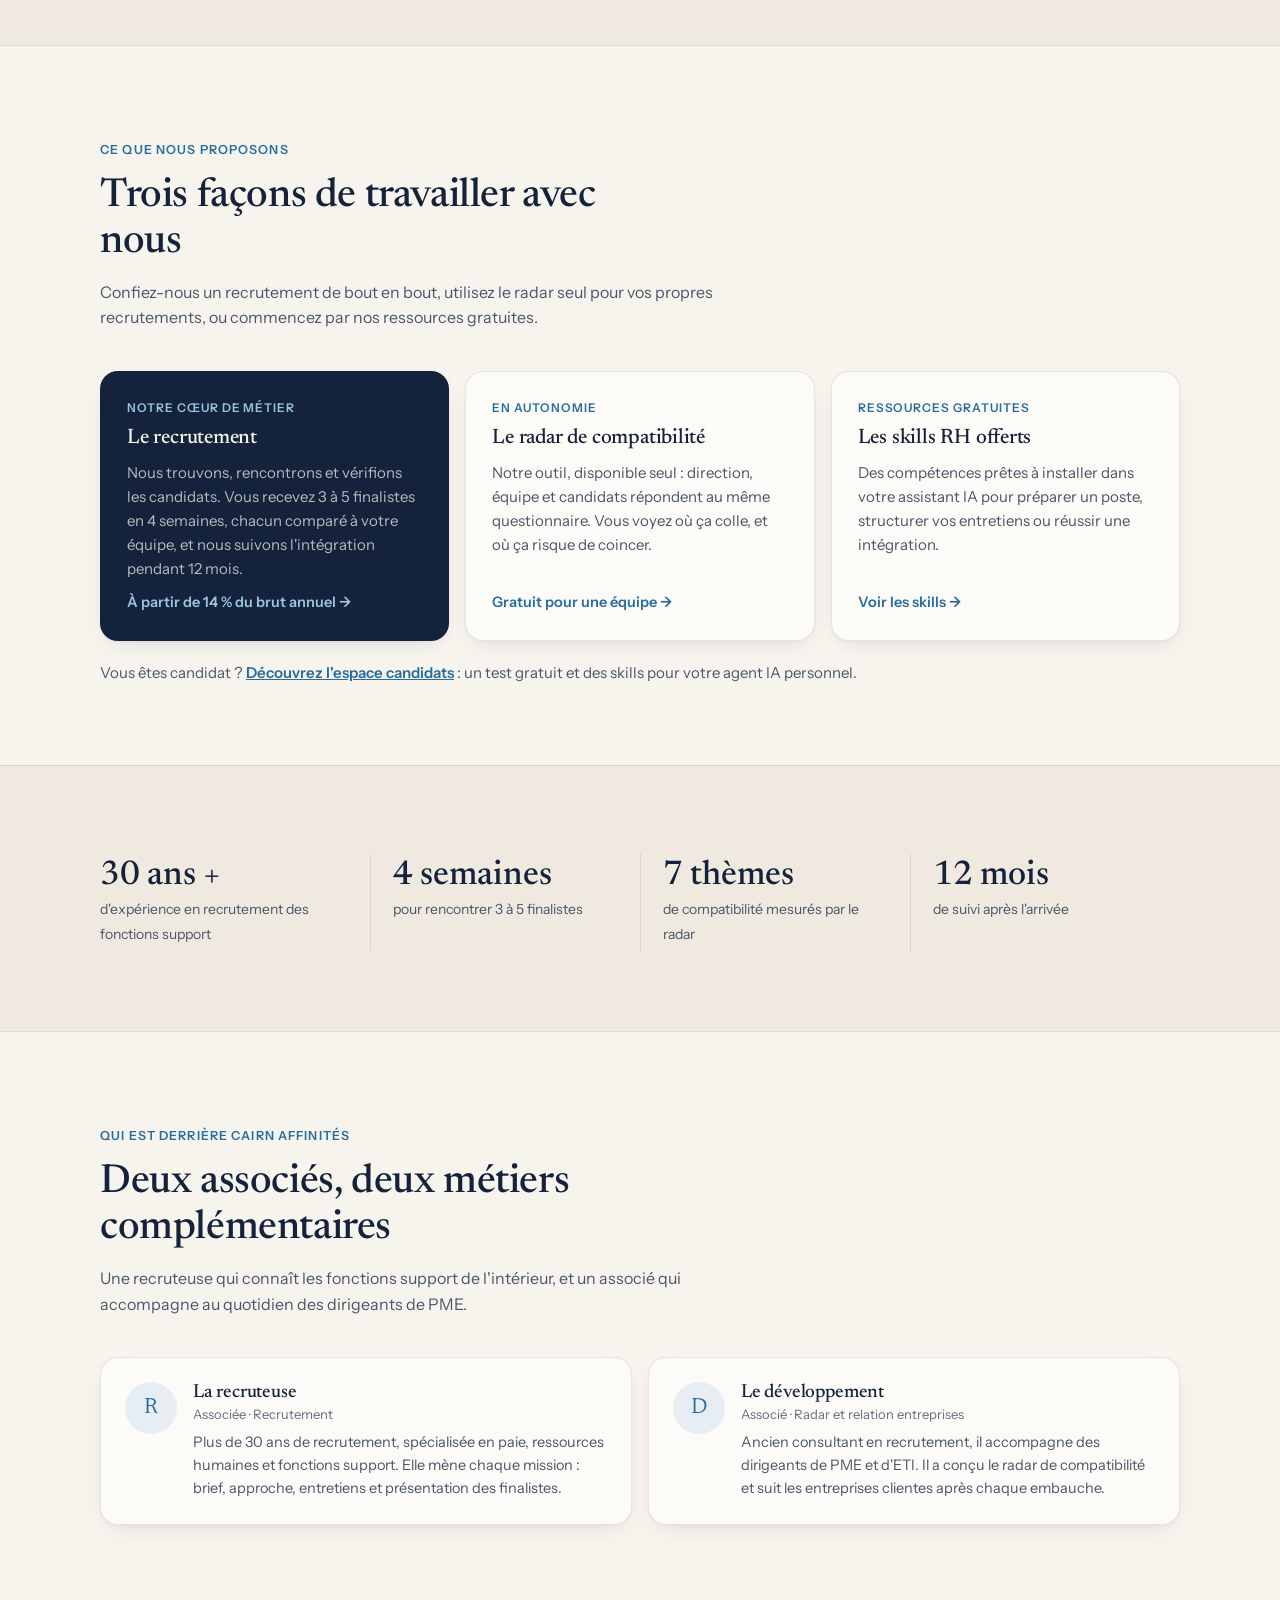
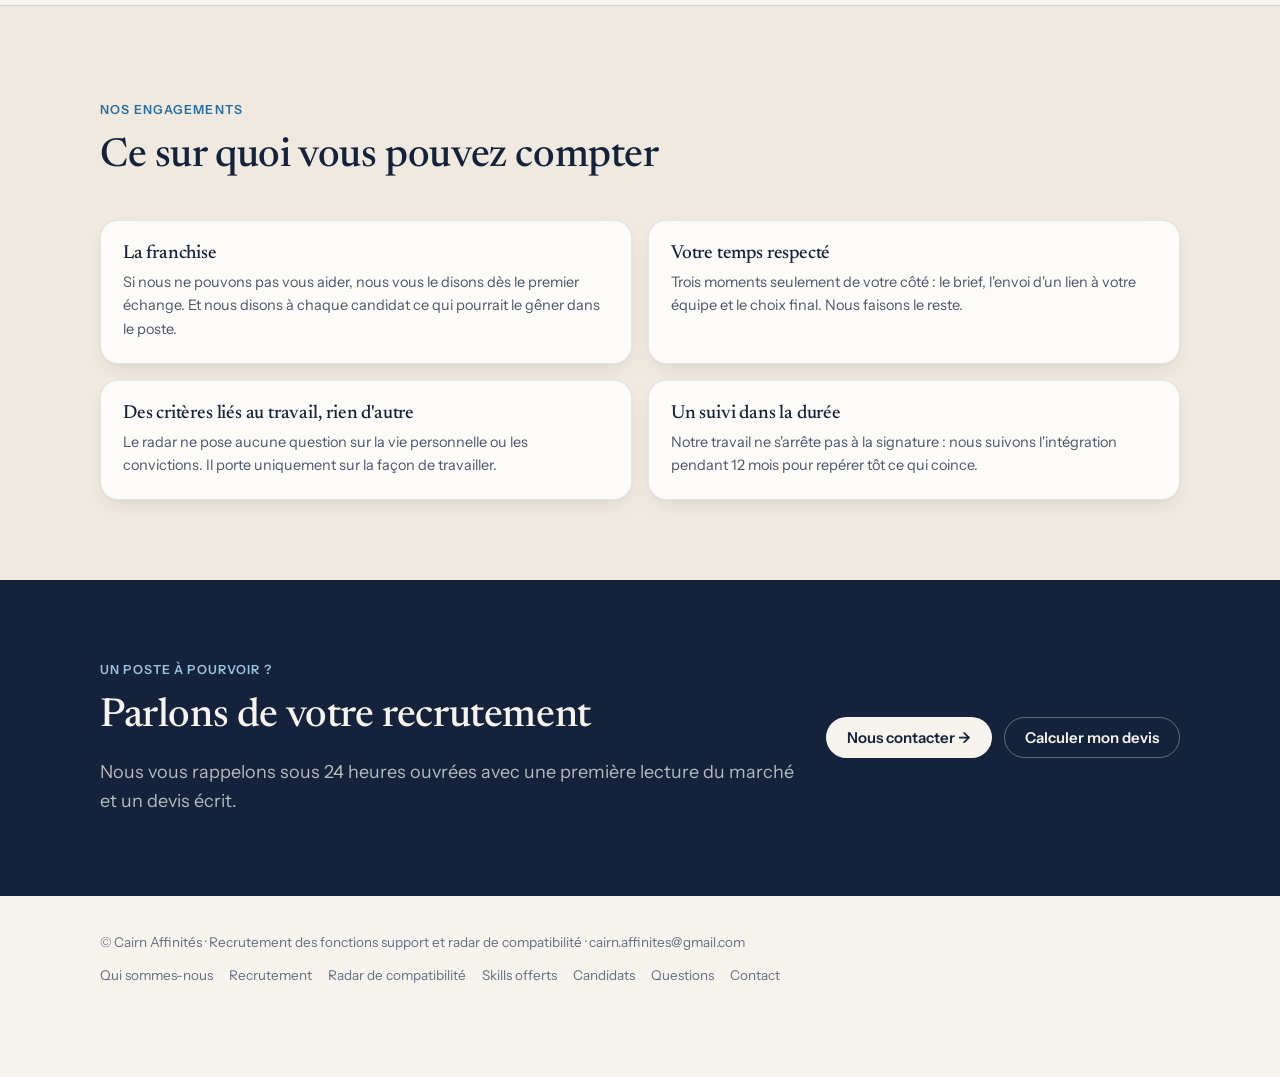
==== commit c3fdbb1e: "Site multipage : qui sommes-nous, recrutement, radar, skills, candidats, questions, contact Co-Autho" ====
--- a/accueil.html
+++ b/accueil.html
@@ -3,849 +3,224 @@
 <head>
 <meta charset="utf-8">
 <meta name="viewport" content="width=device-width, initial-scale=1">
-<title>Cairn Affinités · Cabinet de recrutement fonctions support</title>
-<meta name="description" content="Cabinet de recrutement spécialisé dans les fonctions support (RH, paie, comptabilité, finance, juridique, assistanat) pour les PME et ETI. 3 à 5 finalistes en 4 semaines, paiement au succès, devis en ligne.">
+<title>Cairn Affinités · Recrutement des fonctions support et radar de compatibilité</title>
+<meta name="description" content="Cairn Affinités recrute les fonctions support (RH, paie, comptabilité, finance, juridique, assistanat) des PME et ETI, et vérifie la compatibilité de chaque candidat avec l'équipe grâce à son radar.">
 <link rel="preconnect" href="https://fonts.googleapis.com">
 <link rel="preconnect" href="https://fonts.gstatic.com" crossorigin>
 <link href="https://fonts.googleapis.com/css2?family=Instrument+Sans:wght@400;500;600&family=Newsreader:opsz,wght@6..72,400;6..72,500&display=swap" rel="stylesheet">
-<style>
-:root{
-  --bg:#F7F4EE; --surface:#FDFBF7; --surface-2:#EFE9DF;
-  --ink:#14233B; --text-2:#4A566B; --muted:#646E80;
-  --line:rgba(20,35,59,.10); --line-strong:rgba(20,35,59,.18);
-  --sky:#276D9E; --sky-soft:#E6EEF4;
-  --dir:#14233B; --team:#2F7FB8; --cand:#C07A2C;
-  --crit:#A63A31; --crit-bg:#F6E2DE; --warn:#8A6516; --warn-bg:#F5EAD2; --ok:#2F6B4A; --ok-bg:#E0EEE5;
-  --band:#14233B; --on-band:#F7F4EE; --on-band-2:rgba(247,244,238,.72);
-  --shadow:0 1px 2px rgba(20,35,59,.04),0 8px 24px -12px rgba(20,35,59,.18);
-  --display:"Newsreader",Georgia,"Times New Roman",serif;
-  --body:"Instrument Sans",system-ui,-apple-system,"Segoe UI",sans-serif;
-  --ease:cubic-bezier(.23,1,.32,1);
-}
-*{box-sizing:border-box;margin:0;padding:0}
-html{scroll-behavior:smooth;scroll-padding-top:120px;-webkit-text-size-adjust:100%}
-body{background:var(--bg);color:var(--ink);font:16px/1.6 var(--body);-webkit-font-smoothing:antialiased}
-a{color:inherit}
-img,svg{display:block}
-.wrap{max-width:1120px;margin:0 auto;padding:0 20px}
-h1,h2,h3{font-family:var(--display);font-weight:500;letter-spacing:-.01em;line-height:1.15}
-h1{font-size:clamp(34px,5vw,54px)}
-h2{font-size:clamp(28px,3.6vw,40px);max-width:24ch}
-h3{font-size:21px}
-p{color:var(--text-2)}
-.eyebrow{font-size:12.5px;font-weight:600;letter-spacing:.09em;text-transform:uppercase;color:var(--sky);margin-bottom:14px}
-.lead{font-size:18px;max-width:58ch;margin-top:18px}
-section{padding:80px 0;border-top:1px solid var(--line)}
-.sec-head{margin-bottom:40px}
-.sec-head p{max-width:62ch;margin-top:14px}
-.alt{background:var(--surface-2)}
-.skills-home{display:grid;grid-template-columns:1fr 1fr;gap:18px}
-.skills-home .card{padding:26px;display:flex;flex-direction:column;gap:10px}
-.skills-home .num{font-family:var(--display);font-size:24px;color:var(--sky);line-height:1}
-.skills-home p{color:var(--text-2);font-size:15px;flex:1}
-.skills-home .pied{display:flex;gap:10px;flex-wrap:wrap;margin-top:6px}
-.skills-home .btn{padding:10px 16px;font-size:14px}
-@media (max-width:720px){.skills-home{grid-template-columns:1fr}}
-
-/* Barre candidats */
-.util{background:var(--band);color:var(--on-band-2);font-size:13px}
-.util .wrap{display:flex;justify-content:flex-end;gap:18px;padding-top:7px;padding-bottom:7px;flex-wrap:wrap}
-.util a{color:var(--on-band);text-decoration:none}
-.util a:hover{text-decoration:underline}
-.util i{font-style:normal}
-@media (max-width:560px){.util .pre{display:none}.util .wrap{justify-content:center;gap:16px}.hero{padding:36px 0 56px}}
-
-/* Header */
-header{position:sticky;top:0;z-index:20;background:rgba(247,244,238,.94);backdrop-filter:blur(10px);-webkit-backdrop-filter:blur(10px);border-bottom:1px solid var(--line)}
-header .wrap{display:flex;align-items:center;gap:28px;height:66px}
-.logo{display:flex;align-items:center;gap:10px;text-decoration:none;font-weight:600;font-size:16px;line-height:1.1}
-.logo small{display:block;font-weight:400;font-size:12px;color:var(--muted)}
-.menu{display:flex;gap:22px;margin-left:auto;font-size:14.5px}
-.menu a{text-decoration:none;color:var(--text-2);transition:color .15s}
-.menu a:hover{color:var(--ink)}
-.btn{display:inline-flex;align-items:center;gap:8px;justify-content:center;padding:12px 20px;border-radius:999px;font:600 15px/1 var(--body);text-decoration:none;cursor:pointer;border:1px solid transparent;transition:transform .16s var(--ease),background .16s,border-color .16s;white-space:nowrap}
-.btn:active{transform:scale(.97)}
-.btn-primary{background:var(--ink);color:var(--surface)}
-.btn-primary:hover{background:#1f3456}
-.btn-ghost{border-color:var(--line-strong);color:var(--ink);background:transparent}
-.btn-ghost:hover{border-color:var(--ink)}
-.btn-light{background:var(--on-band);color:var(--ink)}
-.btn-line-light{border-color:rgba(247,244,238,.35);color:var(--on-band);background:transparent}
-.btn-line-light:hover{border-color:var(--on-band)}
-header .btn{padding:10px 16px;font-size:14px}
-/* Menu mobile : pastilles défilantes */
-.chips{display:none;gap:8px;overflow-x:auto;padding:0 20px 10px;scrollbar-width:none}
-.chips::-webkit-scrollbar{display:none}
-.chips a{flex:none;font-size:13.5px;text-decoration:none;padding:7px 13px;border:1px solid var(--line-strong);border-radius:999px;color:var(--text-2);background:var(--surface)}
-@media (max-width:960px){.menu{display:none}header .btn{margin-left:auto}.chips{display:flex}}
-@media (max-width:420px){.logo small{display:none}header .btn{padding:9px 13px;font-size:13px}}
-
-/* Hero */
-.hero{padding:60px 0 72px;border-top:0}
-.hero .wrap{display:grid;grid-template-columns:1.15fr .85fr;gap:52px;align-items:center}
-.hero-ctas{display:flex;flex-wrap:wrap;gap:12px;margin-top:30px}
-.proof{display:flex;flex-wrap:wrap;gap:10px 22px;margin-top:28px;font-size:14px;color:var(--text-2)}
-.proof span::before{content:"";display:inline-block;width:6px;height:6px;border-radius:50%;background:var(--sky);margin-right:8px;vertical-align:2px}
-.card{background:var(--surface);border:1px solid var(--line);border-radius:18px;box-shadow:var(--shadow)}
-.brief{padding:8px 22px}
-.brief h2{font-size:14px;font-family:var(--body);font-weight:600;letter-spacing:.08em;text-transform:uppercase;color:var(--muted);padding:14px 0 6px}
-.brief dl{display:grid}
-.brief .row{display:grid;grid-template-columns:110px 1fr;gap:14px;padding:13px 0;border-top:1px solid var(--line);text-decoration:none}
-.brief .row:hover dd b{color:var(--sky)}
-.brief dt{font-size:13px;color:var(--muted);padding-top:2px}
-.brief dd b{display:block;font-size:16px;transition:color .15s}
-.brief dd span{font-size:13.5px;color:var(--text-2)}
-@media (max-width:900px){.hero .wrap{grid-template-columns:1fr;gap:36px}}
-
-/* Postes */
-.roles{display:grid;grid-template-columns:repeat(3,1fr);gap:14px}
-.role{padding:22px}
-.role h3{font-size:19px;margin-bottom:6px}
-.role p{font-size:14.5px}
-.after{margin-top:20px;font-size:15px}
-.after a{color:var(--sky);font-weight:600}
-@media (max-width:820px){.roles{grid-template-columns:1fr 1fr}}
-@media (max-width:520px){.roles{grid-template-columns:1fr}}
-
-/* Déroulé */
-.steps{list-style:none;display:grid}
-.steps li{display:grid;grid-template-columns:64px 1fr 1fr;gap:24px;padding:24px 0;border-top:1px solid var(--line)}
-.steps li:last-child{border-bottom:1px solid var(--line)}
-.steps .n{font-family:var(--display);font-size:30px;color:var(--sky);line-height:1}
-.steps h3{margin-bottom:4px}
-.steps .when{font-size:13px;color:var(--muted);font-weight:500}
-.steps .you{font-size:14.5px;color:var(--text-2);border-left:2px solid var(--sky-soft);padding-left:16px}
-.steps .you b{display:block;font-size:12px;letter-spacing:.06em;text-transform:uppercase;color:var(--muted);margin-bottom:4px}
-@media (max-width:760px){.steps li{grid-template-columns:44px 1fr}.steps .you{grid-column:2}}
-
-/* Différence */
-.split{display:grid;grid-template-columns:1fr 1fr;gap:48px;align-items:start}
-.gains{list-style:none;display:grid;gap:22px}
-.gains b{display:block;font-size:17px;color:var(--ink);margin-bottom:2px}
-.gains li{padding-left:30px;position:relative}
-.gains li::before{content:"";position:absolute;left:2px;top:8px;width:14px;height:8px;border-left:2px solid var(--ok);border-bottom:2px solid var(--ok);transform:rotate(-45deg)}
-.radar-card{padding:22px}
-.radar-card .meta{font-size:13px;color:var(--muted)}
-.radar-card strong{font-size:15px}
-.legend{display:flex;flex-wrap:wrap;gap:14px;font-size:13px;margin:12px 0 4px;color:var(--text-2)}
-.legend i{display:inline-block;width:10px;height:10px;border-radius:3px;margin-right:6px;vertical-align:-1px}
-#radar-svg{width:100%;height:auto;max-width:400px;margin:0 auto}
-.verdict{display:grid;gap:8px;margin-top:8px}
-.verdict div{display:flex;justify-content:space-between;gap:10px;font-size:13.5px;padding:9px 12px;border-radius:10px;background:var(--surface-2)}
-.tag{font-size:12px;font-weight:600;padding:2px 9px;border-radius:999px;white-space:nowrap}
-.t-ok{background:var(--ok-bg);color:var(--ok)}.t-warn{background:var(--warn-bg);color:var(--warn)}.t-crit{background:var(--crit-bg);color:var(--crit)}
-.caption{font-size:13.5px;color:var(--muted);margin-top:12px}
-@media (max-width:860px){.split{grid-template-columns:1fr}}
-.compare-wrap{margin-top:48px}
-.compare{width:100%;border-collapse:collapse;font-size:15px}
-.compare th,.compare td{text-align:left;padding:14px 16px;border-bottom:1px solid var(--line);vertical-align:top}
-.compare tr:last-child th,.compare tr:last-child td{border-bottom:0}
-.compare thead th{font-size:13px;letter-spacing:.06em;text-transform:uppercase;color:var(--muted);font-weight:600}
-.compare td:last-child{color:var(--ink);font-weight:500}
-.compare tbody th{font-weight:600;width:24%}
-.table-wrap{overflow-x:auto;background:var(--surface);border:1px solid var(--line);border-radius:18px}
-@media (max-width:640px){.compare thead{display:none}.compare,.compare tbody,.compare tr,.compare th,.compare td{display:block;width:100%}.compare tr{padding:14px 16px;border-bottom:1px solid var(--line)}.compare th,.compare td{border:0;padding:3px 0}.compare td:nth-child(2)::before{content:"Cabinet classique : ";color:var(--muted)}.compare td:last-child::before{content:"Cairn Affinités : ";color:var(--muted);font-weight:400}}
-details.more{margin-top:28px;border-top:1px solid var(--line);padding-top:18px}
-details.more summary{cursor:pointer;font-weight:600;color:var(--sky);list-style:none}
-details.more summary::-webkit-details-marker{display:none}
-details.more summary::before{content:"+ ";}
-details.more[open] summary::before{content:"− ";}
-.science{display:grid;grid-template-columns:repeat(2,1fr);gap:14px;margin-top:18px}
-.sci{padding:20px}
-.sci h3{font-size:17px;margin-bottom:6px}
-.sci p{font-size:14px}
-.sci .in{margin-top:8px;font-size:13.5px;color:var(--ink)}
-.sci sup{font-size:11px;color:var(--sky)}
-.refs{margin-top:18px;font-size:12.5px;color:var(--muted);padding-left:18px;display:grid;gap:4px}
-.fine{font-size:13.5px;color:var(--muted);margin-top:16px}
-@media (max-width:760px){.science{grid-template-columns:1fr}}
-
-/* Simulateur */
-.sim{display:grid;grid-template-columns:1.25fr 1fr;gap:20px;align-items:start}
-.sim-controls{padding:4px 24px 10px}
-.ctrl{padding:13px 0;border-bottom:1px solid var(--line)}
-.ctrl-pair{display:grid;grid-template-columns:1fr 1fr;gap:22px}.ctrl-pair .ctrl{border-bottom:0}.ctrl-pair .seg button{min-width:0;padding:7px 8px;font-size:13.5px}
-@media (max-width:600px){.ctrl-pair{grid-template-columns:1fr;gap:0}}
-.ctrl:last-child{border-bottom:0}
-.ctrl-head{display:flex;justify-content:space-between;align-items:baseline;gap:12px;margin-bottom:4px}
-.ctrl-head label,.ctrl-head .lbl{font-weight:600;font-size:15px}
-.impact{font-size:12.5px;font-weight:600;padding:3px 10px;border-radius:999px;white-space:nowrap;background:var(--surface-2);color:var(--text-2)}
-.impact.down{background:var(--ok-bg);color:var(--ok)}
-.impact.up{background:var(--warn-bg);color:var(--warn)}
-.ctrl .val{font-size:14px;color:var(--ink);margin-top:0}
-.ctrl .hint{font-size:13px;color:var(--muted);margin-top:0}
-input[type=range]{-webkit-appearance:none;appearance:none;width:100%;height:24px;background:transparent;margin-top:4px;cursor:pointer}
-input[type=range]::-webkit-slider-runnable-track{height:6px;border-radius:999px;background:linear-gradient(90deg,var(--sky) var(--p,50%),var(--surface-2) var(--p,50%))}
-input[type=range]::-moz-range-track{height:6px;border-radius:999px;background:var(--surface-2)}
-input[type=range]::-moz-range-progress{height:6px;border-radius:999px;background:var(--sky)}
-input[type=range]::-webkit-slider-thumb{-webkit-appearance:none;width:24px;height:24px;border-radius:50%;background:var(--surface);border:2px solid var(--ink);margin-top:-9px;box-shadow:0 2px 6px rgba(20,35,59,.2)}
-input[type=range]::-moz-range-thumb{width:20px;height:20px;border-radius:50%;background:var(--surface);border:2px solid var(--ink)}
-input[type=range]:focus-visible{outline:2px solid var(--sky);outline-offset:4px;border-radius:6px}
-.ticks{position:relative;height:30px;margin-top:0}
-.ticks button{position:absolute;top:0;transform:translateX(-50%);max-width:92px;background:none;border:0;font:12.5px/1.25 var(--body);color:var(--muted);cursor:pointer;padding:4px 2px;text-align:center}
-.ticks button:first-child{transform:none;text-align:left;left:0!important}.ticks button:last-child{transform:none;text-align:right;left:auto!important;right:0}
-.ticks button.on{color:var(--ink);font-weight:600}
-.seg{display:flex;gap:6px;margin-top:6px;flex-wrap:wrap}
-.seg button{flex:1;min-width:90px;font:500 14px var(--body);padding:7px 12px;border-radius:12px;border:1px solid var(--line-strong);background:var(--bg);color:var(--ink);cursor:pointer}
-.seg button.on{background:var(--ink);color:var(--surface);border-color:var(--ink)}
-.salary-row{display:flex;align-items:center;gap:10px;margin-top:4px}
-.salary-row input[type=number]{font:600 17px var(--body);width:130px;padding:6px 12px;border-radius:10px;border:1px solid var(--line-strong);background:var(--bg);color:var(--ink)}
-.salary-row span{font-size:14px;color:var(--muted)}
-
-.sim-result{background:var(--band);color:var(--on-band);padding:22px 24px;border-radius:18px;position:sticky;top:130px}
-.sim-result p{color:var(--on-band-2)}
-.sim-result .k{font-size:13px;letter-spacing:.08em;text-transform:uppercase;font-weight:600;color:#9CC3E0}
-.rate{font-family:var(--display);font-size:48px;line-height:1;margin:8px 0 2px}
-.rate small{font-size:18px}
-.amount{font-size:17px;color:var(--on-band)}
-.amount b{font-size:22px}
-.timeline{display:grid;grid-template-columns:repeat(4,1fr);gap:6px;margin:14px 0 4px}
-.tl{display:flex;flex-direction:column;gap:6px;font-size:12px;color:var(--on-band-2);text-align:center}
-.tl .bar{height:40px;border-radius:8px;background:rgba(247,244,238,.08);position:relative;overflow:hidden}
-.tl .bar i{position:absolute;left:0;right:0;bottom:0;background:#9CC3E0;border-radius:8px 8px 0 0;transition:height .35s var(--ease)}
-.tl b{color:var(--on-band);font-size:13px;font-weight:600;min-height:17px}
-.tl.zero b{color:var(--on-band-2);font-weight:400}
-.incl{list-style:none;display:grid;gap:4px;margin:14px 0 0;padding-top:12px;border-top:1px solid rgba(247,244,238,.15);font-size:14px;color:var(--on-band-2)}
-.incl li::before{content:"✓ ";color:#9CC3E0;font-weight:600}
-.res-ctas{display:flex;flex-wrap:wrap;gap:10px;margin-top:16px}
-.res-ctas .btn{padding:11px 16px;font-size:14px}
-.sim-note{font-size:12.5px;margin-top:12px}
-@media (max-width:900px){.sim{grid-template-columns:1fr}.sim-result{position:static}.sim-controls{padding:4px 20px 14px}}
-/* Barre récap mobile */
-.simbar{position:fixed;left:12px;right:12px;bottom:12px;z-index:30;background:var(--band);color:var(--on-band);border-radius:16px;padding:12px 16px;display:flex;align-items:center;justify-content:space-between;gap:10px;box-shadow:0 10px 30px -10px rgba(20,35,59,.5);transform:translateY(140%);transition:transform .3s var(--ease)}
-.simbar.show{transform:none}
-.simbar b{font-family:var(--display);font-size:24px;font-weight:500}
-.simbar span{font-size:13.5px;color:var(--on-band-2)}
-.simbar a{color:var(--on-band);font-size:13.5px;font-weight:600;text-decoration:none;border:1px solid rgba(247,244,238,.35);border-radius:999px;padding:8px 12px;white-space:nowrap}
-@media (min-width:901px){.simbar{display:none}}
-
-/* FAQ */
-.faq{display:grid;grid-template-columns:1fr 1fr;gap:12px}
-.faq details{background:var(--surface);border:1px solid var(--line);border-radius:14px;padding:16px 20px}
-.faq summary{cursor:pointer;font-weight:600;font-size:15.5px;list-style:none;display:flex;justify-content:space-between;gap:12px}
-.faq summary::-webkit-details-marker{display:none}
-.faq summary::after{content:"+";color:var(--sky);font-size:20px;line-height:1}
-.faq details[open] summary::after{content:"−"}
-.faq details p{font-size:14.5px;margin-top:10px}
-@media (max-width:760px){.faq{grid-template-columns:1fr}}
-
-/* Contact */
-.band{background:var(--band);color:var(--on-band);border-top:0}
-.band h2{color:var(--on-band)}
-.band p{color:var(--on-band-2)}
-.contact{display:grid;grid-template-columns:.9fr 1.1fr;gap:48px;align-items:start}
-.contact .direct{margin-top:28px;display:grid;gap:10px;font-size:15px}
-.contact .direct a{color:var(--on-band)}
-.form{background:var(--surface);color:var(--ink);border-radius:18px;padding:26px;display:grid;grid-template-columns:1fr 1fr;gap:14px}
-.form .full{grid-column:1/-1}
-.form label{display:grid;gap:5px;font-size:13px;font-weight:600}
-.form input,.form textarea{font:16px var(--body);padding:11px 13px;border-radius:11px;border:1px solid var(--line-strong);background:var(--bg);color:var(--ink);width:100%}
-.form textarea{min-height:90px;resize:vertical}
-.form input:focus,.form textarea:focus{outline:2px solid var(--sky);outline-offset:1px}
-.form .check{display:flex;gap:10px;align-items:flex-start;font-weight:400;font-size:14px;color:var(--text-2)}
-.form .check input{width:18px;height:18px;margin-top:2px;flex:none}
-.form .err{font-size:13px;color:var(--crit);min-height:18px}
-.form .note{font-size:12.5px;color:var(--muted)}
-.copy{background:transparent;border:1px solid rgba(247,244,238,.3);color:var(--on-band);font:500 14px var(--body);padding:8px 13px;border-radius:999px;cursor:pointer;justify-self:start}
-@media (max-width:860px){.contact{grid-template-columns:1fr;gap:28px}}
-@media (max-width:520px){.form{grid-template-columns:1fr;padding:20px}}
-
-/* Radar seul + candidats */
-.plans{display:grid;grid-template-columns:repeat(4,1fr);gap:12px;margin-top:8px}
-.plan{padding:20px}
-.plan .p{font-family:var(--display);font-size:28px;margin:6px 0 4px}
-.plan .p small{font-size:14px;font-family:var(--body);color:var(--muted)}
-.plan .label{font-size:12px;font-weight:600;letter-spacing:.08em;text-transform:uppercase;color:var(--sky)}
-.plan p{font-size:14px}
-.plan a{display:inline-block;margin-top:10px;font-size:14px;font-weight:600;color:var(--sky);text-decoration:none}
-@media (max-width:900px){.plans{grid-template-columns:1fr 1fr}}
-@media (max-width:440px){.plans{grid-template-columns:1fr}}
-.duo{display:grid;grid-template-columns:1.2fr 1fr;gap:16px}
-.duo .card{padding:28px}
-.duo ul{list-style:none;display:grid;gap:12px;margin:18px 0 24px}
-.duo li b{display:block;font-size:15px}
-.duo li span{font-size:14px;color:var(--text-2)}
-.field{display:grid;gap:6px;margin:18px 0 12px}
-.field label{font-size:13px;font-weight:600}
-.field input{font:16px var(--body);padding:12px 14px;border-radius:12px;border:1px solid var(--line-strong);background:var(--bg);color:var(--ink)}
-.field input:focus{outline:2px solid var(--sky);outline-offset:1px}
-.roles-btns{display:flex;flex-wrap:wrap;gap:8px}
-.roles-btns .btn{padding:10px 16px;font-size:14px}
-.err{font-size:13px;color:var(--crit);min-height:18px;margin-top:8px}
-@media (max-width:820px){.duo{grid-template-columns:1fr}}
-
-footer{padding:36px 0 90px;font-size:13.5px;color:var(--muted)}
-footer .wrap{display:flex;flex-wrap:wrap;gap:12px 24px;justify-content:space-between}
-footer nav{display:flex;flex-wrap:wrap;gap:16px}
-footer a{text-decoration:none}
-footer a:hover{color:var(--ink)}
-
-@media (prefers-reduced-motion:reduce){html{scroll-behavior:auto}*{transition:none!important;animation:none!important}}
-</style>
+<link rel="stylesheet" href="styles.css">
 </head>
 <body id="haut">
 
 <div class="util">
   <div class="wrap">
-    <span><i class="pre">Candidat ? </i><a href="https://nansvenet.github.io/radar-cairn/index.html#libre">Faire le test gratuit</a></span>
-    <span><i class="pre">Invitation reçue ? </i><a href="#repondre">Répondre à une invitation</a></span>
+    <span><i class="pre">Candidat ? </i><a href="candidats.html#test">Faire le test gratuit</a></span>
+    <span><i class="pre">Invitation reçue ? </i><a href="candidats.html#repondre">Répondre à une invitation</a></span>
   </div>
 </div>
 
 <header>
   <div class="wrap">
-    <a class="logo" href="#haut" aria-label="Cairn Affinités, accueil">
+    <a class="logo" href="accueil.html" aria-label="Cairn Affinités, accueil">
       <svg width="28" height="31" viewBox="0 0 34 38" aria-hidden="true"><ellipse cx="17" cy="31" rx="15" ry="6" fill="var(--ink)"/><ellipse cx="17" cy="19.5" rx="11" ry="5" fill="var(--muted)"/><ellipse cx="17" cy="9.5" rx="7" ry="4" fill="var(--sky)"/></svg>
-      <span>Cairn Affinités<small>Cabinet de recrutement</small></span>
+      <span>Cairn Affinités<small>Recrutement &amp; compatibilité d'équipe</small></span>
     </a>
     <nav class="menu" aria-label="Navigation principale">
-      <a href="#postes">Postes</a>
-      <a href="#deroule">Déroulé</a>
-      <a href="#difference">Notre différence</a>
-      <a href="#tarifs">Tarifs</a>
-      <a href="#faq">Questions</a>
-      <a href="#skills">Skills offerts</a>
+      <a href="accueil.html" class="on" aria-current="page">Qui sommes-nous</a>
+      <a href="recrutement.html">Recrutement</a>
+      <a href="radar.html">Radar</a>
+      <a href="skills.html">Skills offerts</a>
+      <a href="candidats.html">Candidats</a>
+      <a href="questions.html">Questions</a>
     </nav>
-    <a class="btn btn-primary" href="#contact">Confier un recrutement</a>
+    <a class="btn btn-primary" href="contact.html?objet=recrutement">Confier un recrutement</a>
   </div>
   <nav class="chips" aria-label="Navigation rapide">
-    <a href="#tarifs">Calculer mon devis</a>
-    <a href="#postes">Postes</a>
-    <a href="#deroule">Déroulé</a>
-    <a href="#difference">Notre différence</a>
-    <a href="#faq">Questions</a>
-    <a href="#skills">Skills offerts</a>
-    <a href="#contact">Contact</a>
+      <a href="accueil.html" class="on" aria-current="page">Qui sommes-nous</a>
+      <a href="recrutement.html">Recrutement</a>
+      <a href="radar.html">Radar de compatibilité</a>
+      <a href="skills.html">Skills offerts</a>
+      <a href="candidats.html">Candidats</a>
+      <a href="questions.html">Questions</a>
+      <a href="contact.html">Contact</a>
   </nav>
 </header>
 
 <main>
-<!-- HERO -->
 <section class="hero">
   <div class="wrap">
     <div>
-      <p class="eyebrow">Cabinet de recrutement · Fonctions support · PME &amp; ETI</p>
-      <h1>Recrutez vos fonctions support, et gardez-les.</h1>
-      <p class="lead">RH, paie, comptabilité, finance, juridique, assistanat. Nous trouvons les candidats et nous vérifions qu'ils s'entendront avec votre équipe. Vous rencontrez 3 à 5 finalistes en 4 semaines et vous choisissez votre formule de paiement.</p>
+      <p class="eyebrow">Qui sommes-nous · Recrutement · PME &amp; ETI</p>
+      <h1>Des recrutements qui tiennent, parce que l'on vérifie aussi l'entente avec l'équipe.</h1>
+      <p class="lead">Cairn Affinités est un cabinet de recrutement spécialisé dans les fonctions support. Notre particularité : avant de vous présenter un candidat, nous mesurons s'il travaillera bien avec votre équipe, telle qu'elle fonctionne vraiment.</p>
       <div class="hero-ctas">
-        <a class="btn btn-primary" href="#tarifs">Calculer mon devis →</a>
-        <a class="btn btn-ghost" href="#contact">Parler de mon poste</a>
+        <a class="btn btn-primary" href="recrutement.html">Découvrir le recrutement →</a>
+        <a class="btn btn-ghost" href="radar.html">Voir le radar de compatibilité</a>
       </div>
       <div class="proof">
         <span>Plus de 30 ans d'expérience en recrutement</span>
+        <span>Partout en France</span>
         <span>Réponse sous 24 h ouvrées</span>
       </div>
     </div>
-
     <div class="card brief">
-      <h2>L'essentiel</h2>
+      <h2>Cairn Affinités en bref</h2>
       <dl>
-        <a class="row" href="#postes"><dt>Postes</dt><dd><b>Fonctions support en CDI</b><span>Cadres et agents de maîtrise, partout en France</span></dd></a>
-        <a class="row" href="#deroule"><dt>Délai</dt><dd><b>3 à 5 finalistes en 4 semaines</b><span>Vous ne voyez que des candidats rencontrés et vérifiés</span></dd></a>
-        <a class="row" href="#tarifs"><dt>Prix</dt><dd><b>À partir de 14 % du brut annuel</b><span>18 % en standard, ajustable selon vos choix</span></dd></a>
-        <a class="row" href="#tarifs"><dt>Garantie</dt><dd><b>Remplacement au choix</b><span>Sans garantie, ou jusqu'à 12 mois après l'arrivée</span></dd></a>
-        <a class="row" href="#difference"><dt>En plus</dt><dd><b>Radar d'équipe et suivi 12 mois</b><span>Finalistes comparés à votre équipe, intégration suivie</span></dd></a>
+        <a class="row" href="recrutement.html"><dt>Métier</dt><dd><b>Recrutement des fonctions support</b><span>RH, paie, comptabilité, finance, juridique, assistanat</span></dd></a>
+        <a class="row" href="recrutement.html#postes"><dt>Pour qui</dt><dd><b>PME et ETI</b><span>Cadres et agents de maîtrise, en CDI</span></dd></a>
+        <a class="row" href="radar.html"><dt>Outil</dt><dd><b>Le radar de compatibilité</b><span>Candidat comparé à la direction et à l'équipe, sur 7 thèmes</span></dd></a>
+        <a class="row" href="skills.html"><dt>Offert</dt><dd><b>Des skills RH pour votre IA</b><span>Pour avancer seul sur vos sujets RH</span></dd></a>
+        <a class="row" href="candidats.html"><dt>Candidats</dt><dd><b>Un test gratuit en 10 minutes</b><span>Et des skills pour votre agent IA personnel</span></dd></a>
       </dl>
     </div>
   </div>
 </section>
 
-<!-- POSTES -->
-<section id="postes">
+<section id="conviction">
+  <div class="wrap split">
+    <div>
+      <p class="eyebrow">Notre conviction</p>
+      <h2>Un recrutement raté ne se lit pas sur un CV</h2>
+      <p class="lead">Quand une nouvelle recrue part au bout de quelques mois, c'est rarement une question de compétences. C'est le rythme, la façon de se parler, la relation au manager, les horaires réels. Ces décalages sont prévisibles : il suffit de poser les bonnes questions, aux bonnes personnes, avant de signer.</p>
+    </div>
+    <div>
+      <ul class="gains" style="margin-top:8px">
+        <li><b>Nous partons du quotidien réel de l'équipe</b>Pas seulement de la fiche de poste, ni de l'image qu'en a la direction.</li>
+        <li><b>Nous comparons, nous ne jugeons pas</b>Aucun profil n'est meilleur qu'un autre : la question est de savoir s'il convient à cette équipe-là.</li>
+        <li><b>Nous disons les choses franchement</b>Au client comme au candidat. Moins de surprises des deux côtés, des départs évités.</li>
+      </ul>
+    </div>
+  </div>
+</section>
+
+<section id="nom" class="alt">
+  <div class="wrap split">
+    <div>
+      <p class="eyebrow">Pourquoi ce nom</p>
+      <h2>Un cairn tient parce que chaque pierre trouve sa place</h2>
+    </div>
+    <div>
+      <p class="lead" style="margin-top:0">Un cairn est un empilement de pierres qui balise un chemin en montagne. Il ne tient pas parce que les pierres sont belles, mais parce que chacune repose bien sur les autres.</p>
+      <p style="margin-top:14px">C'est exactement notre idée du recrutement : une personne compétente ne suffit pas, il faut qu'elle trouve son équilibre dans l'équipe qui l'accueille. « Affinités », parce que c'est ce que nous mesurons, et ce que nous cherchons à créer.</p>
+    </div>
+  </div>
+</section>
+
+<section id="offres">
   <div class="wrap">
     <div class="sec-head">
-      <p class="eyebrow">Les postes que nous recrutons</p>
-      <h2>Les fonctions support, cadres et agents de maîtrise</h2>
-      <p>Des postes discrets mais essentiels, où une erreur de recrutement se paie vite : retards de paie, clôtures qui glissent, équipe qui se tend. En CDI, partout en France.</p>
-    </div>
-    <div class="roles">
-      <div class="card role"><h3>Ressources humaines</h3><p>Responsable RH, RRH de site, chargé(e) de recrutement, chargé(e) de développement RH.</p></div>
-      <div class="card role"><h3>Paie &amp; administration du personnel</h3><p>Responsable paie, gestionnaire paie, gestionnaire ADP, assistant(e) RH.</p></div>
-      <div class="card role"><h3>Comptabilité &amp; finance</h3><p>Comptable, chef(fe) comptable, contrôleur(se) de gestion, responsable administratif et financier.</p></div>
-      <div class="card role"><h3>Juridique</h3><p>Juriste droit social, juriste d'entreprise, assistant(e) juridique.</p></div>
-      <div class="card role"><h3>Services généraux &amp; achats</h3><p>Responsable services généraux, acheteur(se), gestionnaire administratif(ve).</p></div>
-      <div class="card role"><h3>Assistanat &amp; office</h3><p>Assistant(e) de direction, office manager, assistant(e) administratif(ve).</p></div>
-    </div>
-    <p class="after">Votre poste n'apparaît pas ? <a href="#contact">Décrivez-le-nous</a>, nous vous dirons franchement si nous pouvons vous aider.</p>
-  </div>
-</section>
-
-<!-- DÉROULÉ -->
-<section id="deroule" class="alt">
+      <p class="eyebrow">Ce que nous proposons</p>
+      <h2>Trois façons de travailler avec nous</h2>
+      <p>Confiez-nous un recrutement de bout en bout, utilisez le radar seul pour vos propres recrutements, ou commencez par nos ressources gratuites.</p>
+    </div>
+    <div class="grid3">
+      <a class="card offer main" href="recrutement.html">
+        <span class="label">Notre cœur de métier</span>
+        <h3>Le recrutement</h3>
+        <p>Nous trouvons, rencontrons et vérifions les candidats. Vous recevez 3 à 5 finalistes en 4 semaines, chacun comparé à votre équipe, et nous suivons l'intégration pendant 12 mois.</p>
+        <span class="go">À partir de 14 % du brut annuel →</span>
+      </a>
+      <a class="card offer" href="radar.html">
+        <span class="label">En autonomie</span>
+        <h3>Le radar de compatibilité</h3>
+        <p>Notre outil, disponible seul : direction, équipe et candidats répondent au même questionnaire. Vous voyez où ça colle, et où ça risque de coincer.</p>
+        <span class="go">Gratuit pour une équipe →</span>
+      </a>
+      <a class="card offer" href="skills.html">
+        <span class="label">Ressources gratuites</span>
+        <h3>Les skills RH offerts</h3>
+        <p>Des compétences prêtes à installer dans votre assistant IA pour préparer un poste, structurer vos entretiens ou réussir une intégration.</p>
+        <span class="go">Voir les skills →</span>
+      </a>
+    </div>
+    <p class="after">Vous êtes candidat ? <a href="candidats.html">Découvrez l'espace candidats</a> : un test gratuit et des skills pour votre agent IA personnel.</p>
+  </div>
+</section>
+
+<section id="chiffres" class="alt">
+  <div class="wrap">
+    <div class="kpis">
+      <div><b>30 ans +</b><span>d'expérience en recrutement des fonctions support</span></div>
+      <div><b>4 semaines</b><span>pour rencontrer 3 à 5 finalistes</span></div>
+      <div><b>7 thèmes</b><span>de compatibilité mesurés par le radar</span></div>
+      <div><b>12 mois</b><span>de suivi après l'arrivée</span></div>
+    </div>
+  </div>
+</section>
+
+<section id="equipe">
   <div class="wrap">
     <div class="sec-head">
-      <p class="eyebrow">Comment se passe un recrutement</p>
-      <h2>5 étapes, et très peu de temps de votre côté</h2>
-      <p>Nous faisons tout le travail de recherche et de sélection. Vous intervenez à trois moments : le brief, l'envoi d'un lien à votre équipe, et le choix final.</p>
-    </div>
-    <ol class="steps">
-      <li><span class="n">1</span><div><h3>Brief du poste</h3><p class="when">Jour 1 · 1 heure</p><p>Missions, compétences, salaire, et ce qui fait qu'on réussit ou qu'on part chez vous. Vous recevez ensuite un devis ferme.</p></div><div class="you"><b>De votre côté</b>Un échange d'une heure avec le manager du poste.</div></li>
-      <li><span class="n">2</span><div><h3>Le radar de votre équipe</h3><p class="when">Semaine 1 · 10 minutes par personne</p><p>Direction et équipe répondent au même questionnaire, en toute confidentialité. Nous voyons comment on travaille vraiment chez vous.</p></div><div class="you"><b>De votre côté</b>Transférer un lien à l'équipe. C'est tout.</div></li>
-      <li><span class="n">3</span><div><h3>Recherche et approche</h3><p class="when">Semaines 1 à 3</p><p>Annonces, approche directe et réseau. Chaque candidat retenu est vu en entretien et passe le radar candidat.</p></div><div class="you"><b>De votre côté</b>Rien. Un point d'avancement chaque semaine.</div></li>
-      <li><span class="n">4</span><div><h3>3 à 5 finalistes</h3><p class="when">Semaines 3 à 4</p><p>Pour chacun : synthèse d'entretien, compétences vérifiées, comparaison avec votre équipe, et une fiche d'entretien avec les questions à poser.</p></div><div class="you"><b>De votre côté</b>Rencontrer les finalistes et choisir.</div></li>
-      <li><span class="n">5</span><div><h3>Intégration et suivi 12 mois</h3><p class="when">Après l'arrivée</p><p>Des points réguliers avec la nouvelle recrue et son manager pour repérer tôt ce qui coince, avant que cela ne devienne un départ.</p></div><div class="you"><b>De votre côté</b>Quelques échanges courts dans l'année.</div></li>
-    </ol>
-  </div>
-</section>
-
-<!-- DIFFÉRENCE -->
-<section id="difference">
-  <div class="wrap">
-    <div class="split">
-      <div>
-        <p class="eyebrow">Notre différence</p>
-        <h2>Un recrutement raté ne se lit pas sur un CV</h2>
-        <p class="lead">La plupart des départs précoces ne viennent pas des compétences, mais d'un décalage avec l'équipe : le rythme, le franc-parler, la relation au manager. Nous le vérifions avant que vous ne signiez.</p>
-        <ul class="gains" style="margin-top:28px">
-          <li><b>Vous savez à quoi vous attendre</b>Chaque finaliste est comparé au quotidien réel de votre équipe, pas seulement à la fiche de poste.</li>
-          <li><b>Vos entretiens vont à l'essentiel</b>Une fiche par finaliste avec les points à creuser et les questions à poser.</li>
-          <li><b>Le candidat signe en connaissance de cause</b>Nous lui disons franchement ce qui pourrait le gêner. Moins de mauvaises surprises des deux côtés.</li>
-        </ul>
-      </div>
-      <div class="card radar-card" aria-label="Exemple de radar de compatibilité">
-        <strong>Ce que vous recevez pour chaque finaliste</strong>
-        <div class="meta">Exemple fictif · Responsable paie · PME de 60 salariés</div>
-        <div class="legend">
-          <span><i style="background:var(--dir)"></i>Direction</span>
-          <span><i style="background:var(--team)"></i>Équipe (moyenne)</span>
-          <span><i style="background:var(--cand)"></i>Candidat</span>
+      <p class="eyebrow">Qui est derrière Cairn Affinités</p>
+      <h2>Deux associés, deux métiers complémentaires</h2>
+      <p>Une recruteuse qui connaît les fonctions support de l'intérieur, et un associé qui accompagne au quotidien des dirigeants de PME.</p>
+    </div>
+    <div class="people">
+      <div class="card person">
+        <span class="av" aria-hidden="true">R</span>
+        <div>
+          <h3>La recruteuse</h3>
+          <p class="role-t">Associée · Recrutement</p>
+          <p>Plus de 30 ans de recrutement, spécialisée en paie, ressources humaines et fonctions support. Elle mène chaque mission : brief, approche, entretiens et présentation des finalistes.</p>
         </div>
-        <svg id="radar-svg" viewBox="-50 0 500 340" role="img" aria-label="Radar à sept axes comparant direction, équipe et candidat"></svg>
-        <div class="verdict">
-          <div><span>Organisation du travail</span><span class="tag t-ok">Compatible</span></div>
-          <div><span>Relation à la hiérarchie</span><span class="tag t-warn">À aborder en entretien</span></div>
-          <div><span>Rythme et disponibilité</span><span class="tag t-crit">Écart marqué</span></div>
+      </div>
+      <div class="card person">
+        <span class="av" aria-hidden="true">D</span>
+        <div>
+          <h3>Le développement</h3>
+          <p class="role-t">Associé · Radar et relation entreprises</p>
+          <p>Ancien consultant en recrutement, il accompagne des dirigeants de PME et d'ETI. Il a conçu le radar de compatibilité et suit les entreprises clientes après chaque embauche.</p>
         </div>
-        <p class="caption">Le radar éclaire votre décision, il ne la prend pas à votre place. <a href="https://nansvenet.github.io/radar-cairn/index.html#rapport" style="color:var(--sky)">Voir un rapport complet →</a></p>
-      </div>
-    </div>
-
-    <div class="compare-wrap">
-      <div class="table-wrap">
-        <table class="compare">
-          <thead><tr><th></th><th>Cabinet classique</th><th>Cairn Affinités</th></tr></thead>
-          <tbody>
-            <tr><th>Point de départ</th><td>La fiche de poste</td><td>La fiche de poste et le quotidien réel de l'équipe</td></tr>
-            <tr><th>Compatibilité</th><td>« Le feeling » en entretien</td><td>Un radar sur 7 thèmes, candidat comparé à l'équipe</td></tr>
-            <tr><th>Ce que vous recevez</th><td>Des CV et des comptes rendus</td><td>3 à 5 finalistes, chacun avec sa fiche d'entretien</td></tr>
-            <tr><th>Prix</th><td>Un barème imposé</td><td>Un devis que vous construisez vous-même</td></tr>
-            <tr><th>Après l'embauche</th><td>Fin de mission</td><td>Suivi d'intégration pendant 12 mois</td></tr>
-          </tbody>
-        </table>
-      </div>
-    </div>
-
-    <details class="more">
-      <summary>Sur quelles études repose la méthode ?</summary>
-      <div class="science">
-        <div class="card sci"><h3>L'accord entre une personne et son environnement compte<sup>1, 2</sup></h3><p>Il est lié à la satisfaction, à l'engagement et à l'intention de rester.</p><p class="in">Chez nous : un éclairage pour décider, jamais un verdict automatique.</p></div>
-        <div class="card sci"><h3>Les dirigeants voient leur culture plus favorablement que leurs équipes<sup>3</sup></h3><p>L'écart est le plus marqué sur la prise de décision et la liberté de parole.</p><p class="in">Chez nous : le même questionnaire pour tous ; l'écart est la donnée centrale.</p></div>
-        <div class="card sci"><h3>Une description réaliste du poste réduit les départs<sup>4</sup></h3><p>Présentée avant l'embauche, elle aide le candidat à savoir à quoi s'attendre.</p><p class="in">Chez nous : les points à dire franchement à chaque finaliste.</p></div>
-        <div class="card sci"><h3>Seules les préférences de travail sont pertinentes<sup>5</sup></h3><p>Rapprocher les gens sur leur mode de vie revient à trier sur des critères étrangers au poste.</p><p class="in">Chez nous : aucune question sur la vie personnelle ou les convictions.</p></div>
-      </div>
-      <ol class="refs">
-        <li>Kristof-Brown, A. L., Zimmerman, R. D. et Johnson, E. C. (2005). Personnel Psychology, 58(2), 281-342.</li>
-        <li>Arthur, W., Bell, S. T., Villado, A. J. et Doverspike, D. (2006). Journal of Applied Psychology, 91(4), 786-801.</li>
-        <li>Grenny, J. et Maxfield, D. (2016). Enquête VitalSmarts auprès de plus de 1 200 salariés, managers et dirigeants.</li>
-        <li>Phillips, J. M. (1998). Academy of Management Journal, 41(6), 673-690.</li>
-        <li>Stein, S. K., Goldberg, A. et Srivastava, S. B. (2018). Distinguishing Round from Square Pegs. Stanford GSB, document de travail n° 3627.</li>
-      </ol>
-      <p class="fine">Le radar est en cours de validation : sa fiabilité sera mesurée sur les premières missions. Il complète l'entretien et le jugement du recruteur. <a href="pour-aller-plus-loin.html" style="color:var(--sky)">Toute la méthode et les garanties légales →</a></p>
-    </details>
-  </div>
-</section>
-
-<!-- TARIFS / SIMULATEUR -->
-<section id="tarifs" class="alt">
-  <span id="honoraires"></span><span id="offres"></span>
+      </div>
+    </div>
+  </div>
+</section>
+
+<section id="engagements" class="alt">
   <div class="wrap">
     <div class="sec-head">
-      <p class="eyebrow">Tarifs</p>
-      <h2>Construisez votre devis en une minute</h2>
-      <p>Nos honoraires sont un pourcentage du salaire brut annuel de la personne recrutée. Réglez les curseurs selon vos priorités : le taux et l'échéancier se mettent à jour.</p>
-    </div>
-
-    <div class="sim">
-      <div class="card sim-controls" id="sim-controls">
-        <div class="ctrl">
-          <div class="ctrl-head"><label for="salaire">Salaire brut annuel du poste</label></div>
-          <div class="salary-row"><input id="salaire-n" type="number" inputmode="numeric" min="20000" max="200000" step="1000" value="45000" aria-label="Salaire brut annuel en euros"><span>€ brut / an</span></div>
-          <input id="salaire" type="range" min="25000" max="120000" step="1000" value="45000" aria-describedby="salaire-hint">
-          <p class="hint" id="salaire-hint">Fixe + variable prévu. Une estimation suffit.</p>
-        </div>
-
-        <div class="ctrl">
-          <div class="ctrl-head"><span class="lbl" id="l-garantie">Durée de la garantie</span><span class="impact" id="i-garantie"></span></div>
-          <p class="val" id="v-garantie"></p>
-          <input id="garantie" type="range" min="0" max="3" step="1" value="1" aria-labelledby="l-garantie">
-          <div class="ticks" id="t-garantie"></div>
-        </div>
-
-        <div class="ctrl">
-          <div class="ctrl-head"><span class="lbl" id="l-factu">Quand payez-vous ?</span><span class="impact" id="i-factu"></span></div>
-          <p class="val" id="v-factu"></p>
-          <input id="factu" type="range" min="0" max="4" step="1" value="2" aria-labelledby="l-factu">
-          <div class="ticks" id="t-factu"></div>
-          <p class="hint">Plus vous payez tard, plus nous portons le risque : le taux augmente légèrement.</p>
-        </div>
-
-        <div class="ctrl-pair">
-        <div class="ctrl">
-          <div class="ctrl-head"><span class="lbl">Exclusivité</span><span class="impact" id="i-excl"></span></div>
-          <div class="seg" id="s-excl" role="group" aria-label="Exclusivité"></div>
-          <p class="hint" id="v-excl"></p>
-        </div>
-
-        <div class="ctrl">
-          <div class="ctrl-head"><span class="lbl">Postes dans l'année</span><span class="impact" id="i-vol"></span></div>
-          <div class="seg" id="s-vol" role="group" aria-label="Nombre de postes"></div>
-        </div>
-        </div>
-      </div>
-
-      <aside class="sim-result" id="sim-result" aria-live="polite">
-        <p class="k">Votre devis estimatif</p>
-        <p class="rate" id="r-rate">18 %<small> HT</small></p>
-        <p>du salaire brut annuel</p>
-        <p class="amount" style="margin-top:8px">soit <b id="r-amount">8 100 €</b> HT <span id="r-ttc" style="color:var(--on-band-2);font-size:14px"></span></p>
-        <div class="timeline" id="r-timeline"></div>
-        <ul class="incl">
-          <li>Radar de votre équipe, sans limite de répondants</li>
-          <li>3 à 5 finalistes, chacun avec sa fiche d'entretien</li>
-          <li id="r-gar">Remplacement sans frais pendant la période d'essai</li>
-          <li>Suivi d'intégration pendant 12 mois</li>
-        </ul>
-        <div class="res-ctas">
-          <a class="btn btn-light" href="#contact" id="r-go">Lancer avec ce devis →</a>
-          <button class="btn btn-line-light" type="button" id="r-copy">Copier le récapitulatif</button>
-        </div>
-        <p class="sim-note">Estimation indicative, confirmée par écrit après le brief. Plusieurs postes en même temps ou un profil rare : nous ajustons ensemble.</p>
-      </aside>
-    </div>
-  </div>
-</section>
-
-<!-- FAQ -->
-<section id="faq">
-  <div class="wrap">
-    <div class="sec-head">
-      <p class="eyebrow">Questions fréquentes</p>
-      <h2>Ce que nos clients nous demandent avant de démarrer</h2>
-    </div>
-    <div class="faq">
-      <details><summary>Combien de temps dure un recrutement ?</summary><p>Vous rencontrez vos 3 à 5 finalistes en 3 à 4 semaines. L'arrivée dépend ensuite du préavis du candidat : souvent 1 mois pour un agent de maîtrise, jusqu'à 3 mois pour un cadre.</p></details>
-      <details><summary>Que se passe-t-il si vous ne trouvez personne ?</summary><p>Vous ne payez rien, sauf si vous avez choisi l'option acompte : celui-ci couvre le travail de recherche engagé et reste acquis. Toutes les autres formules sont 100 % au succès.</p></details>
-      <details><summary>Comment fonctionne la garantie ?</summary><p>Si la personne quitte le poste pendant la durée de garantie choisie, quelle qu'en soit la raison (sauf suppression du poste), nous relançons la recherche sans frais supplémentaires.</p></details>
-      <details><summary>Pourquoi l'exclusivité fait-elle baisser le prix ?</summary><p>Quand nous sommes seuls sur le poste, nous pouvons y consacrer tout le temps nécessaire sans risquer de travailler pour rien. Nous partageons ce gain avec vous. En contrepartie, nous nous engageons sur un calendrier.</p></details>
-      <details><summary>Que demande le radar à mon équipe ?</summary><p>10 minutes chacun, une trentaine de questions sur la façon de travailler. Aucune question personnelle. Les réponses de l'équipe ne sont lues qu'en moyenne, jamais individuellement.</p></details>
-      <details><summary>Le devis en ligne est-il définitif ?</summary><p>C'est une estimation fidèle de nos conditions. Après le brief, nous vous envoyons un devis écrit reprenant vos choix, que vous pouvez encore ajuster.</p></details>
-      <details><summary>Recrutez-vous en région ?</summary><p>Oui, partout en France, en présentiel, hybride ou télétravail. Les entretiens se font en visio ou dans vos locaux selon votre préférence.</p></details>
-      <details><summary>Et si je veux recruter moi-même ?</summary><p>Le radar est aussi disponible seul, avec une version gratuite. <a href="#radar" style="color:var(--sky)">Voir les formules du radar</a>.</p></details>
-    </div>
-  </div>
-</section>
-
-<!-- SKILLS OFFERTS -->
-<section id="skills" class="alt">
-  <div class="wrap">
-    <div class="sec-head">
-      <p class="eyebrow">Ressources gratuites</p>
-      <h2>Des skills RH offerts pour votre IA</h2>
-      <p>Des compétences prêtes à installer dans votre assistant IA (Claude, par exemple), pour avancer seul sur vos sujets RH. Deux sont déjà disponibles, les autres arrivent progressivement.</p>
-    </div>
-    <div class="skills-home">
-      <div class="card"><span class="num">03</span><h3>Marque employeur pour PME</h3><p>Trouver ce qui rend votre entreprise attirante et le transformer en contenus LinkedIn, en page carrière et en arguments pour les entretiens.</p><div class="pied"><a class="btn btn-primary" href="skills/03-marque-employeur-pme.zip" download>Télécharger</a><a class="btn btn-ghost" href="skills/03-marque-employeur-pme-exemple.pdf" target="_blank" rel="noopener">Voir un exemple</a></div></div>
-      <div class="card"><span class="num">06</span><h3>Matrice de compétences</h3><p>Cartographier les compétences de votre équipe, repérer les manques et les points forts avant d'ouvrir un poste.</p><div class="pied"><a class="btn btn-primary" href="skills/06-matrice-competences.zip" download>Télécharger</a><a class="btn btn-ghost" href="skills/06-matrice-competences-exemple.pdf" target="_blank" rel="noopener">Voir un exemple</a></div></div>
-    </div>
-    <p class="after">Installation : dans Claude, Paramètres, puis Capacités, puis Skills, et « Importer ». <a href="pour-aller-plus-loin.html">Voir tous les skills à venir →</a></p>
-  </div>
-</section>
-
-<!-- CONTACT -->
-<section class="band" id="contact">
-  <div class="wrap contact">
+      <p class="eyebrow">Nos engagements</p>
+      <h2>Ce sur quoi vous pouvez compter</h2>
+    </div>
+    <ul class="values">
+      <li class="card"><h3>La franchise</h3><p>Si nous ne pouvons pas vous aider, nous vous le disons dès le premier échange. Et nous disons à chaque candidat ce qui pourrait le gêner dans le poste.</p></li>
+      <li class="card"><h3>Votre temps respecté</h3><p>Trois moments seulement de votre côté : le brief, l'envoi d'un lien à votre équipe et le choix final. Nous faisons le reste.</p></li>
+      <li class="card"><h3>Des critères liés au travail, rien d'autre</h3><p>Le radar ne pose aucune question sur la vie personnelle ou les convictions. Il porte uniquement sur la façon de travailler.</p></li>
+      <li class="card"><h3>Un suivi dans la durée</h3><p>Notre travail ne s'arrête pas à la signature : nous suivons l'intégration pendant 12 mois pour repérer tôt ce qui coince.</p></li>
+    </ul>
+  </div>
+</section>
+
+<section class="cta-band">
+  <div class="wrap">
     <div>
       <p class="eyebrow" style="color:#9CC3E0">Un poste à pourvoir ?</p>
       <h2>Parlons de votre recrutement</h2>
-      <p class="lead">Quelques informations suffisent. Nous vous rappelons sous 24 heures ouvrées avec une première lecture du marché, un calendrier et votre devis écrit.</p>
-      <div class="direct">
-        <span>Ou écrivez-nous directement : <a href="mailto:cairn.affinites@gmail.com">cairn.affinites@gmail.com</a></span>
-        <button class="copy" id="copy" type="button">Copier l'adresse</button>
-      </div>
-    </div>
-    <form class="form" id="form" novalidate>
-      <label>Votre nom<input name="nom" autocomplete="name" required></label>
-      <label>Entreprise<input name="entreprise" autocomplete="organization" required></label>
-      <label>E-mail<input name="email" type="email" autocomplete="email" required></label>
-      <label>Téléphone<input name="tel" type="tel" autocomplete="tel"></label>
-      <label>Poste à pourvoir<input name="poste" placeholder="Ex. Responsable paie" required></label>
-      <label>Ville<input name="ville" autocomplete="address-level2"></label>
-      <label class="full">Arrivée souhaitée<input name="date" placeholder="Ex. début mars"></label>
-      <label class="full">Contexte (facultatif)<textarea name="msg" placeholder="Création de poste, remplacement, taille de l'équipe…"></textarea></label>
-      <label class="check full"><input type="checkbox" id="joindre" checked><span>Joindre mon devis estimatif : <b id="f-devis">18 % · 8 100 € HT</b></span></label>
-      <p class="err full" id="f-err" role="alert"></p>
-      <div class="full"><button class="btn btn-primary" type="submit">Envoyer ma demande →</button></div>
-      <p class="note full">Le bouton ouvre votre messagerie avec un e-mail prérempli. Vos informations ne servent qu'à vous recontacter.</p>
-    </form>
-  </div>
-</section>
-
-<!-- RADAR SEUL -->
-<section id="radar">
-  <div class="wrap">
-    <div class="sec-head">
-      <p class="eyebrow">Vous recrutez vous-même ?</p>
-      <h2>Le radar de compatibilité, disponible seul</h2>
-      <p>Utilisez notre outil en autonomie pour connaître votre équipe avant d'ouvrir un poste, ou pour comparer vos propres candidats.</p>
-    </div>
-    <div class="plans">
-      <div class="card plan"><span class="label">Découverte</span><p class="p">0 €</p><p>1 équipe, jusqu'à 10 répondants, en autonomie.</p><a href="https://nansvenet.github.io/radar-cairn/index.html#cabinet">Créer mon radar →</a></div>
-      <div class="card plan"><span class="label">Diagnostic</span><p class="p">490 € <small>HT</small></p><p>Un poste, 5 candidats comparés, restitution d'une heure.</p><a href="mailto:cairn.affinites@gmail.com?subject=Formule%20Diagnostic%20%C2%B7%20Cairn%20Affinit%C3%A9s">Lancer →</a></div>
-      <div class="card plan"><span class="label">Entreprise</span><p class="p">190 € <small>HT / mois</small></p><p>Jusqu'à 5 équipes, candidats illimités, engagement 12 mois.</p><a href="mailto:cairn.affinites@gmail.com?subject=Formule%20Entreprise%20%C2%B7%20Cairn%20Affinit%C3%A9s">Demander une démo →</a></div>
-      <div class="card plan"><span class="label">Cabinets</span><p class="p">390 € <small>HT / mois</small></p><p>À partir de. Missions illimitées, rapports à votre nom.</p><a href="mailto:cairn.affinites@gmail.com?subject=Formule%20Cabinet%20%C2%B7%20Cairn%20Affinit%C3%A9s">Nous contacter →</a></div>
-    </div>
-  </div>
-</section>
-
-<!-- CANDIDATS + INVITATION -->
-<section id="candidats" class="alt">
-  <div class="wrap">
-    <div class="sec-head">
-      <p class="eyebrow">Candidats et répondants</p>
-      <h2>Vous n'êtes pas recruteur ?</h2>
-    </div>
-    <div class="duo">
-      <div class="card">
-        <h3>Candidat : découvrez où vous travaillez le mieux</h3>
-        <ul>
-          <li><b>10 minutes, gratuit</b><span>Sans inscription, sur téléphone ou ordinateur.</span></li>
-          <li><b>Votre profil à partager</b><span>Une image et un lien pour LinkedIn ou vos autres réseaux.</span></li>
-          <li><b>Des postes qui vous correspondent</b><span>Si vous le souhaitez, nous vous présentons aux entreprises compatibles.</span></li>
-        </ul>
-        <a class="btn btn-primary" href="https://nansvenet.github.io/radar-cairn/index.html#libre">Faire le test gratuit →</a>
-      </div>
-      <div class="card" id="repondre">
-        <h3>Vous avez reçu une invitation ?</h3>
-        <p style="margin-top:8px;font-size:14.5px">Moins de 10 minutes, une trentaine de questions, sans bonne ni mauvaise réponse. Les réponses d'équipe ne sont lues qu'en moyenne.</p>
-        <div class="field">
-          <label for="code">Code de mission</label>
-          <input id="code" type="text" placeholder="Ex. atelier-durand" autocomplete="off" autocapitalize="none" spellcheck="false">
-        </div>
-        <p style="font-size:13px;font-weight:600;margin-bottom:8px">Vous répondez en tant que</p>
-        <div class="roles-btns">
-          <button class="btn btn-ghost" data-role="d" type="button">Direction</button>
-          <button class="btn btn-ghost" data-role="e" type="button">Équipe</button>
-          <button class="btn btn-ghost" data-role="c" type="button">Candidat</button>
-        </div>
-        <p class="err" id="err" role="alert"></p>
-      </div>
+      <p class="lead">Nous vous rappelons sous 24 heures ouvrées avec une première lecture du marché et un devis écrit.</p>
+    </div>
+    <div class="hero-ctas">
+      <a class="btn btn-light" href="contact.html?objet=recrutement">Nous contacter →</a>
+      <a class="btn btn-line-light" href="recrutement.html#tarifs">Calculer mon devis</a>
     </div>
   </div>
 </section>
 </main>
 
-<div class="simbar" id="simbar" aria-hidden="true">
-  <div><b id="sb-rate">18 %</b> <span id="sb-amount">soit 8 100 € HT</span></div>
-  <a href="#sim-result">Voir le détail</a>
-</div>
-
 <footer>
   <div class="wrap">
-    <span>© Cairn Affinités · Cabinet de recrutement fonctions support</span>
+    <span>© Cairn Affinités · Recrutement des fonctions support et radar de compatibilité · <a href="mailto:cairn.affinites@gmail.com">cairn.affinites@gmail.com</a></span>
     <nav aria-label="Pied de page">
-      <a href="#tarifs">Tarifs</a>
-      <a href="#faq">Questions</a>
-      <a href="https://nansvenet.github.io/radar-cairn/index.html#rapport">Exemple de rapport</a>
-      <a href="pour-aller-plus-loin.html">Pour aller plus loin</a>
-      <a href="#contact">Contact</a>
+      <a href="accueil.html">Qui sommes-nous</a>
+      <a href="recrutement.html">Recrutement</a>
+      <a href="radar.html">Radar de compatibilité</a>
+      <a href="skills.html">Skills offerts</a>
+      <a href="candidats.html">Candidats</a>
+      <a href="questions.html">Questions</a>
+      <a href="contact.html">Contact</a>
     </nav>
   </div>
 </footer>
-
-<script>
-/* ============================================================
-   RÉGLAGES DES TARIFS (à modifier ici uniquement)
-   base : taux standard en % du brut annuel.
-   pt   : points ajoutés (+) ou retirés (-) au taux de base.
-   split: répartition de la facture (en %) entre les 4 moments.
-   ============================================================ */
-var TARIFS = {
-  email: "cairn.affinites@gmail.com",
-  base: 18,
-  plancher: 14,          // taux minimum, quoi qu'il arrive
-  garantie: [
-    {l:"Aucune", d:"Pas de remplacement prévu.", inc:"Pas de garantie de remplacement", pt:-2},
-    {l:"Période d'essai", d:"Remplacement sans frais si la personne part pendant sa période d'essai.", inc:"Remplacement sans frais pendant la période d'essai", pt:0},
-    {l:"6 mois", d:"Remplacement sans frais si la personne part dans les 6 mois.", inc:"Remplacement sans frais pendant 6 mois", pt:1},
-    {l:"12 mois", d:"Remplacement sans frais si la personne part dans les 12 mois.", inc:"Remplacement sans frais pendant 12 mois", pt:3}
-  ],
-  facturation: [
-    {l:"Acompte", d:"1/3 au lancement de la mission, le solde à l'embauche.", split:[33,0,67,0], pt:-2},
-    {l:"Promesse", d:"100 % à la signature de la promesse d'embauche.", split:[0,100,0,0], pt:-1},
-    {l:"Embauche", d:"100 % à l'arrivée de la personne recrutée.", split:[0,0,100,0], pt:0},
-    {l:"Embauche + essai", d:"50 % à l'arrivée, 50 % à la fin de la période d'essai.", split:[0,0,50,50], pt:1},
-    {l:"Fin d'essai", d:"100 % à la fin de la période d'essai, une fois la personne confirmée.", split:[0,0,0,100], pt:2}
-  ],
-  moments: ["Lancement","Promesse","Embauche","Fin d'essai"],
-  exclusivite: [
-    {l:"Oui, en exclusivité", d:"Nous sommes seuls sur le poste et nous engageons sur un calendrier.", pt:0},
-    {l:"Non", d:"Vous travaillez aussi avec d'autres cabinets ou en direct.", pt:3}
-  ],
-  volume: [
-    {l:"1 poste", pt:0},
-    {l:"2 à 3 postes", pt:-1},
-    {l:"4 et plus", pt:-2}
-  ]
-};
-
-(function(){
-  var T=TARIFS, $=function(id){return document.getElementById(id)};
-  var eur=new Intl.NumberFormat("fr-FR",{style:"currency",currency:"EUR",maximumFractionDigits:0});
-  var num=function(x){return String(x).replace(".",",")};
-  var state={salaire:45000,garantie:1,factu:2,excl:0,vol:0};
-
-  // Radar d'illustration
-  var axes=["Décision","Hiérarchie","Organisation","Franc-parler","Équipe","Changement","Disponibilité"];
-  var series=[
-    {c:"var(--dir)", v:[4.2,3.8,3.6,4.4,3.9,4.1,3.2], fill:.06},
-    {c:"var(--team)",v:[2.9,2.6,3.9,3.1,4.1,3.4,4.3], fill:.14},
-    {c:"var(--cand)",v:[3.1,4.2,3.8,3.4,3.8,3.0,2.4], fill:.10, dash:"5 4"}
-  ];
-  var svg=$("radar-svg"), NS="http://www.w3.org/2000/svg";
-  var cx=200, cy=170, R=118, n=axes.length;
-  function pt(i,r){var a=-Math.PI/2+i*2*Math.PI/n;return [cx+r*Math.cos(a),cy+r*Math.sin(a)];}
-  function el(t,a){var e=document.createElementNS(NS,t);for(var k in a)e.setAttribute(k,a[k]);svg.appendChild(e);return e;}
-  for(var l=1;l<=5;l++){el("polygon",{points:axes.map(function(_,i){return pt(i,R*l/5).join(",")}).join(" "),fill:"none",stroke:"rgba(20,35,59,.10)"});}
-  axes.forEach(function(name,i){
-    var p=pt(i,R);el("line",{x1:cx,y1:cy,x2:p[0],y2:p[1],stroke:"rgba(20,35,59,.10)"});
-    var q=pt(i,R+22),t=el("text",{x:q[0],y:q[1]+4,"text-anchor":Math.abs(q[0]-cx)<8?"middle":(q[0]>cx?"start":"end"),"font-size":"12","fill":"#4A566B","font-family":"Instrument Sans, system-ui, sans-serif"});t.textContent=name;
-  });
-  var polys=series.map(function(s){
-    var p=el("polygon",{points:"",fill:s.c,"fill-opacity":s.fill,stroke:s.c,"stroke-width":"2","stroke-linejoin":"round"});
-    if(s.dash)p.setAttribute("stroke-dasharray",s.dash);return p;});
-  var reduce=window.matchMedia&&matchMedia("(prefers-reduced-motion: reduce)").matches;
-  function draw(k){series.forEach(function(s,j){polys[j].setAttribute("points",s.v.map(function(v,i){return pt(i,R*(v/5)*k).join(",")}).join(" "));});}
-  if(reduce||!("IntersectionObserver" in window))draw(1);else{
-    draw(0);var started=false;
-    new IntersectionObserver(function(es){es.forEach(function(e){if(e.isIntersecting&&!started){started=true;var t0=null;(function step(ts){if(!t0)t0=ts;var x=Math.min(1,(ts-t0)/900);draw(1-Math.pow(1-x,3));if(x<1)requestAnimationFrame(step);})(performance.now());}})},{threshold:.3}).observe(svg);
-  }
-
-  // ===== Simulateur =====
-  function impactTxt(p){return p===0?"Standard":(p>0?"+":"−")+num(Math.abs(p))+" pt";}
-  function setImpact(id,p){var e=$(id);e.textContent=impactTxt(p);e.className="impact"+(p<0?" down":p>0?" up":"");}
-  function fillRange(r){var p=(r.value-r.min)/(r.max-r.min)*100;r.style.setProperty("--p",p+"%");}
-
-  function buildTicks(key,list,rangeId){
-    var box=$("t-"+key);
-    list.forEach(function(o,i){var b=document.createElement("button");b.type="button";b.textContent=o.l;b.tabIndex=-1;
-      b.style.left="calc(12px + (100% - 24px) * "+(i/(list.length-1))+")";
-      b.addEventListener("click",function(){$(rangeId).value=i;state[key]=i;update();});box.appendChild(b);});
-    $(rangeId).addEventListener("input",function(){state[key]=+this.value;update();});
-  }
-  function buildSeg(key,list){
-    var box=$("s-"+key);
-    list.forEach(function(o,i){var b=document.createElement("button");b.type="button";b.textContent=o.l;
-      b.addEventListener("click",function(){state[key]=i;update();});box.appendChild(b);});
-  }
-  buildTicks("garantie",T.garantie,"garantie");
-  buildTicks("factu",T.facturation,"factu");
-  buildSeg("excl",T.exclusivite);
-  buildSeg("vol",T.volume);
-
-  var tl=$("r-timeline");
-  T.moments.forEach(function(m){var d=document.createElement("div");d.className="tl";d.innerHTML='<b></b><div class="bar"><i></i></div><span>'+m+'</span>';tl.appendChild(d);});
-
-  var sR=$("salaire"), sN=$("salaire-n");
-  sR.addEventListener("input",function(){state.salaire=+this.value;sN.value=this.value;update();});
-  sN.addEventListener("input",function(){var v=parseInt(this.value,10);if(!isNaN(v)&&v>0){state.salaire=v;sR.value=Math.min(120000,Math.max(25000,v));update();}});
-
-  var current={};
-  function update(){
-    var g=T.garantie[state.garantie], f=T.facturation[state.factu], x=T.exclusivite[state.excl], v=T.volume[state.vol];
-    var rate=Math.max(T.plancher,T.base+g.pt+f.pt+x.pt+v.pt);
-    var amount=Math.round(state.salaire*rate/100);
-    current={rate:rate,amount:amount,g:g,f:f,x:x,v:v};
-
-    $("v-garantie").textContent=g.d; setImpact("i-garantie",g.pt);
-    $("v-factu").textContent=f.d; setImpact("i-factu",f.pt);
-    $("v-excl").textContent=x.d; setImpact("i-excl",x.pt);
-    setImpact("i-vol",v.pt);
-    [["t-garantie","garantie"],["t-factu","factu"]].forEach(function(a){[].forEach.call($(a[0]).children,function(b,i){b.classList.toggle("on",i===state[a[1]]);});});
-    [["s-excl","excl"],["s-vol","vol"]].forEach(function(a){[].forEach.call($(a[0]).children,function(b,i){b.classList.toggle("on",i===state[a[1]]);b.setAttribute("aria-pressed",i===state[a[1]]);});});
-    $("garantie").value=state.garantie; $("factu").value=state.factu;
-    [sR,$("garantie"),$("factu")].forEach(fillRange);
-
-    var rt=num(rate)+" %";
-    $("r-rate").innerHTML=rt+"<small> HT</small>";
-    $("r-amount").textContent=eur.format(amount);
-    $("r-ttc").textContent="("+eur.format(Math.round(amount*1.2))+" TTC)";
-    $("r-gar").textContent=g.inc;
-    [].forEach.call(tl.children,function(c,i){var p=f.split[i];c.classList.toggle("zero",!p);
-      c.querySelector("b").textContent=p?eur.format(Math.round(amount*p/100)):"—";
-      c.querySelector("i").style.height=p+"%";});
-    $("sb-rate").textContent=rt; $("sb-amount").textContent="soit "+eur.format(amount)+" HT";
-    $("f-devis").textContent=rt+" · "+eur.format(amount)+" HT";
-  }
-  update();
-
-  function recap(){
-    var c=current, lines=[
-      "Devis estimatif Cairn Affinités",
-      "Salaire brut annuel : "+eur.format(state.salaire),
-      "Garantie : "+c.g.l,
-      "Paiement : "+c.f.d,
-      "Exclusivité : "+c.x.l,
-      "Postes dans l'année : "+c.v.l,
-      "Taux : "+num(c.rate)+" % HT, soit "+eur.format(c.amount)+" HT"
-    ];
-    T.moments.forEach(function(m,i){var p=c.f.split[i];if(p)lines.push("  · "+m+" : "+eur.format(Math.round(c.amount*p/100))+" HT ("+p+" %)");});
-    return lines.join("\n");
-  }
-  $("r-copy").addEventListener("click",function(){
-    var b=this,done=function(){b.textContent="Récapitulatif copié";setTimeout(function(){b.textContent="Copier le récapitulatif"},1800);};
-    if(navigator.clipboard)navigator.clipboard.writeText(recap()).then(done,done);else done();
-  });
-
-  // Barre récap mobile : visible quand on règle les curseurs et que le résultat est hors écran
-  if("IntersectionObserver" in window){
-    var vis={c:false,r:false}, bar=$("simbar");
-    var io=new IntersectionObserver(function(es){es.forEach(function(e){vis[e.target.id==="sim-result"?"r":"c"]=e.isIntersecting;});bar.classList.toggle("show",vis.c&&!vis.r);},{threshold:0});
-    io.observe($("sim-controls"));io.observe($("sim-result"));
-  }
-
-  // ===== Formulaire de contact → e-mail prérempli =====
-  $("form").addEventListener("submit",function(e){
-    e.preventDefault();
-    var f=this, val=function(n){return (f.elements[n].value||"").trim();}, err=$("f-err");
-    if(!val("nom")||!val("entreprise")||!val("poste")||!/\S+@\S+\.\S+/.test(val("email"))){err.textContent="Merci d'indiquer votre nom, votre entreprise, un e-mail valide et le poste.";return;}
-    err.textContent="";
-    var body=[
-      "Nom : "+val("nom"),"Entreprise : "+val("entreprise"),"E-mail : "+val("email"),"Téléphone : "+val("tel"),
-      "Poste : "+val("poste"),"Ville : "+val("ville"),"Arrivée souhaitée : "+val("date"),"",
-      val("msg")?"Contexte : "+val("msg")+"\n":""
-    ].join("\n");
-    if($("joindre").checked)body+="\n"+recap();
-    location.href="mailto:"+T.email+"?subject="+encodeURIComponent("Recrutement "+val("poste")+" · "+val("entreprise"))+"&body="+encodeURIComponent(body);
-  });
-
-  // Invitation : redirige vers index.html#<rôle>-<code>
-  var input=$("code"), err=$("err");
-  document.querySelectorAll("[data-role]").forEach(function(b){
-    b.addEventListener("click",function(){
-      var code=(input.value||"").trim().toLowerCase().replace(/\s+/g,"-");
-      if(!code){err.textContent="Saisissez le code de mission reçu dans votre invitation.";input.focus();return;}
-      err.textContent="";
-      location.href="https://nansvenet.github.io/radar-cairn/index.html#"+b.getAttribute("data-role")+"-"+encodeURIComponent(code);
-    });
-  });
-
-  // Copier l'adresse
-  var c=$("copy");
-  c.addEventListener("click",function(){
-    var done=function(){c.textContent="Adresse copiée";setTimeout(function(){c.textContent="Copier l'adresse"},1800);};
-    if(navigator.clipboard)navigator.clipboard.writeText(T.email).then(done,done);else done();
-  });
-})();
-</script>
+<script src="site.js"></script>
+
 </body>
 </html>
--- a/styles.css
+++ b/styles.css
@@ -0,0 +1,427 @@
+:root{
+  --bg:#F7F4EE; --surface:#FDFBF7; --surface-2:#EFE9DF;
+  --ink:#14233B; --text-2:#4A566B; --muted:#646E80;
+  --line:rgba(20,35,59,.10); --line-strong:rgba(20,35,59,.18);
+  --sky:#276D9E; --sky-soft:#E6EEF4;
+  --dir:#14233B; --team:#2F7FB8; --cand:#C07A2C;
+  --crit:#A63A31; --crit-bg:#F6E2DE; --warn:#8A6516; --warn-bg:#F5EAD2; --ok:#2F6B4A; --ok-bg:#E0EEE5;
+  --band:#14233B; --on-band:#F7F4EE; --on-band-2:rgba(247,244,238,.72);
+  --shadow:0 1px 2px rgba(20,35,59,.04),0 8px 24px -12px rgba(20,35,59,.18);
+  --display:"Newsreader",Georgia,"Times New Roman",serif;
+  --body:"Instrument Sans",system-ui,-apple-system,"Segoe UI",sans-serif;
+  --ease:cubic-bezier(.23,1,.32,1);
+}
+*{box-sizing:border-box;margin:0;padding:0}
+html{scroll-behavior:smooth;scroll-padding-top:120px;-webkit-text-size-adjust:100%}
+body{background:var(--bg);color:var(--ink);font:16px/1.6 var(--body);-webkit-font-smoothing:antialiased}
+a{color:inherit}
+img,svg{display:block}
+.wrap{max-width:1120px;margin:0 auto;padding:0 20px}
+h1,h2,h3{font-family:var(--display);font-weight:500;letter-spacing:-.01em;line-height:1.15}
+h1{font-size:clamp(34px,5vw,54px)}
+h2{font-size:clamp(28px,3.6vw,40px);max-width:24ch}
+h3{font-size:21px}
+p{color:var(--text-2)}
+.eyebrow{font-size:12.5px;font-weight:600;letter-spacing:.09em;text-transform:uppercase;color:var(--sky);margin-bottom:14px}
+.lead{font-size:18px;max-width:58ch;margin-top:18px}
+section{padding:80px 0;border-top:1px solid var(--line)}
+.sec-head{margin-bottom:40px}
+.sec-head p{max-width:62ch;margin-top:14px}
+.alt{background:var(--surface-2)}
+.skills-home{display:grid;grid-template-columns:1fr 1fr;gap:18px}
+.skills-home .card{padding:26px;display:flex;flex-direction:column;gap:10px}
+.skills-home .num{font-family:var(--display);font-size:24px;color:var(--sky);line-height:1}
+.skills-home p{color:var(--text-2);font-size:15px;flex:1}
+.skills-home .pied{display:flex;gap:10px;flex-wrap:wrap;margin-top:6px}
+.skills-home .btn{padding:10px 16px;font-size:14px}
+@media (max-width:720px){.skills-home{grid-template-columns:1fr}}
+
+/* Barre candidats */
+.util{background:var(--band);color:var(--on-band-2);font-size:13px}
+.util .wrap{display:flex;justify-content:flex-end;gap:18px;padding-top:7px;padding-bottom:7px;flex-wrap:wrap}
+.util a{color:var(--on-band);text-decoration:none}
+.util a:hover{text-decoration:underline}
+.util i{font-style:normal}
+@media (max-width:560px){.util .pre{display:none}.util .wrap{justify-content:center;gap:16px}.hero{padding:36px 0 56px}}
+
+/* Header */
+header{position:sticky;top:0;z-index:20;background:rgba(247,244,238,.94);backdrop-filter:blur(10px);-webkit-backdrop-filter:blur(10px);border-bottom:1px solid var(--line)}
+header .wrap{display:flex;align-items:center;gap:28px;height:66px}
+.logo{display:flex;align-items:center;gap:10px;text-decoration:none;font-weight:600;font-size:16px;line-height:1.1}
+.logo small{display:block;font-weight:400;font-size:12px;color:var(--muted)}
+.menu{display:flex;gap:22px;margin-left:auto;font-size:14.5px}
+.menu a{text-decoration:none;color:var(--text-2);transition:color .15s}
+.menu a:hover{color:var(--ink)}
+.btn{display:inline-flex;align-items:center;gap:8px;justify-content:center;padding:12px 20px;border-radius:999px;font:600 15px/1 var(--body);text-decoration:none;cursor:pointer;border:1px solid transparent;transition:transform .16s var(--ease),background .16s,border-color .16s;white-space:nowrap}
+.btn:active{transform:scale(.97)}
+.btn-primary{background:var(--ink);color:var(--surface)}
+.btn-primary:hover{background:#1f3456}
+.btn-ghost{border-color:var(--line-strong);color:var(--ink);background:transparent}
+.btn-ghost:hover{border-color:var(--ink)}
+.btn-light{background:var(--on-band);color:var(--ink)}
+.btn-line-light{border-color:rgba(247,244,238,.35);color:var(--on-band);background:transparent}
+.btn-line-light:hover{border-color:var(--on-band)}
+header .btn{padding:10px 16px;font-size:14px}
+/* Menu mobile : pastilles défilantes */
+.chips{display:none;gap:8px;overflow-x:auto;padding:0 20px 10px;scrollbar-width:none}
+.chips::-webkit-scrollbar{display:none}
+.chips a{flex:none;font-size:13.5px;text-decoration:none;padding:7px 13px;border:1px solid var(--line-strong);border-radius:999px;color:var(--text-2);background:var(--surface)}
+@media (max-width:960px){.menu{display:none}header .btn{margin-left:auto}.chips{display:flex}}
+@media (max-width:420px){.logo small{display:none}header .btn{padding:9px 13px;font-size:13px}}
+
+/* Hero */
+.hero{padding:60px 0 72px;border-top:0}
+.hero .wrap{display:grid;grid-template-columns:1.15fr .85fr;gap:52px;align-items:center}
+.hero-ctas{display:flex;flex-wrap:wrap;gap:12px;margin-top:30px}
+.proof{display:flex;flex-wrap:wrap;gap:10px 22px;margin-top:28px;font-size:14px;color:var(--text-2)}
+.proof span::before{content:"";display:inline-block;width:6px;height:6px;border-radius:50%;background:var(--sky);margin-right:8px;vertical-align:2px}
+.card{background:var(--surface);border:1px solid var(--line);border-radius:18px;box-shadow:var(--shadow)}
+.brief{padding:8px 22px}
+.brief h2{font-size:14px;font-family:var(--body);font-weight:600;letter-spacing:.08em;text-transform:uppercase;color:var(--muted);padding:14px 0 6px}
+.brief dl{display:grid}
+.brief .row{display:grid;grid-template-columns:110px 1fr;gap:14px;padding:13px 0;border-top:1px solid var(--line);text-decoration:none}
+.brief .row:hover dd b{color:var(--sky)}
+.brief dt{font-size:13px;color:var(--muted);padding-top:2px}
+.brief dd b{display:block;font-size:16px;transition:color .15s}
+.brief dd span{font-size:13.5px;color:var(--text-2)}
+@media (max-width:900px){.hero .wrap{grid-template-columns:1fr;gap:36px}}
+
+/* Postes */
+.roles{display:grid;grid-template-columns:repeat(3,1fr);gap:14px}
+.role{padding:22px}
+.role h3{font-size:19px;margin-bottom:6px}
+.role p{font-size:14.5px}
+.after{margin-top:20px;font-size:15px}
+.after a{color:var(--sky);font-weight:600}
+@media (max-width:820px){.roles{grid-template-columns:1fr 1fr}}
+@media (max-width:520px){.roles{grid-template-columns:1fr}}
+
+/* Déroulé */
+.steps{list-style:none;display:grid}
+.steps li{display:grid;grid-template-columns:64px 1fr 1fr;gap:24px;padding:24px 0;border-top:1px solid var(--line)}
+.steps li:last-child{border-bottom:1px solid var(--line)}
+.steps .n{font-family:var(--display);font-size:30px;color:var(--sky);line-height:1}
+.steps h3{margin-bottom:4px}
+.steps .when{font-size:13px;color:var(--muted);font-weight:500}
+.steps .you{font-size:14.5px;color:var(--text-2);border-left:2px solid var(--sky-soft);padding-left:16px}
+.steps .you b{display:block;font-size:12px;letter-spacing:.06em;text-transform:uppercase;color:var(--muted);margin-bottom:4px}
+@media (max-width:760px){.steps li{grid-template-columns:44px 1fr}.steps .you{grid-column:2}}
+
+/* Différence */
+.split{display:grid;grid-template-columns:1fr 1fr;gap:48px;align-items:start}
+.gains{list-style:none;display:grid;gap:22px}
+.gains b{display:block;font-size:17px;color:var(--ink);margin-bottom:2px}
+.gains li{padding-left:30px;position:relative}
+.gains li::before{content:"";position:absolute;left:2px;top:8px;width:14px;height:8px;border-left:2px solid var(--ok);border-bottom:2px solid var(--ok);transform:rotate(-45deg)}
+.radar-card{padding:22px}
+.radar-card .meta{font-size:13px;color:var(--muted)}
+.radar-card strong{font-size:15px}
+.legend{display:flex;flex-wrap:wrap;gap:14px;font-size:13px;margin:12px 0 4px;color:var(--text-2)}
+.legend i{display:inline-block;width:10px;height:10px;border-radius:3px;margin-right:6px;vertical-align:-1px}
+#radar-svg{width:100%;height:auto;max-width:400px;margin:0 auto}
+.verdict{display:grid;gap:8px;margin-top:8px}
+.verdict div{display:flex;justify-content:space-between;gap:10px;font-size:13.5px;padding:9px 12px;border-radius:10px;background:var(--surface-2)}
+.tag{font-size:12px;font-weight:600;padding:2px 9px;border-radius:999px;white-space:nowrap}
+.t-ok{background:var(--ok-bg);color:var(--ok)}.t-warn{background:var(--warn-bg);color:var(--warn)}.t-crit{background:var(--crit-bg);color:var(--crit)}
+.caption{font-size:13.5px;color:var(--muted);margin-top:12px}
+@media (max-width:860px){.split{grid-template-columns:1fr}}
+.compare-wrap{margin-top:48px}
+.compare{width:100%;border-collapse:collapse;font-size:15px}
+.compare th,.compare td{text-align:left;padding:14px 16px;border-bottom:1px solid var(--line);vertical-align:top}
+.compare tr:last-child th,.compare tr:last-child td{border-bottom:0}
+.compare thead th{font-size:13px;letter-spacing:.06em;text-transform:uppercase;color:var(--muted);font-weight:600}
+.compare td:last-child{color:var(--ink);font-weight:500}
+.compare tbody th{font-weight:600;width:24%}
+.table-wrap{overflow-x:auto;background:var(--surface);border:1px solid var(--line);border-radius:18px}
+@media (max-width:640px){.compare thead{display:none}.compare,.compare tbody,.compare tr,.compare th,.compare td{display:block;width:100%}.compare tr{padding:14px 16px;border-bottom:1px solid var(--line)}.compare th,.compare td{border:0;padding:3px 0}.compare td:nth-child(2)::before{content:"Cabinet classique : ";color:var(--muted)}.compare td:last-child::before{content:"Cairn Affinités : ";color:var(--muted);font-weight:400}}
+details.more{margin-top:28px;border-top:1px solid var(--line);padding-top:18px}
+details.more summary{cursor:pointer;font-weight:600;color:var(--sky);list-style:none}
+details.more summary::-webkit-details-marker{display:none}
+details.more summary::before{content:"+ ";}
+details.more[open] summary::before{content:"− ";}
+.science{display:grid;grid-template-columns:repeat(2,1fr);gap:14px;margin-top:18px}
+.sci{padding:20px}
+.sci h3{font-size:17px;margin-bottom:6px}
+.sci p{font-size:14px}
+.sci .in{margin-top:8px;font-size:13.5px;color:var(--ink)}
+.sci sup{font-size:11px;color:var(--sky)}
+.refs{margin-top:18px;font-size:12.5px;color:var(--muted);padding-left:18px;display:grid;gap:4px}
+.fine{font-size:13.5px;color:var(--muted);margin-top:16px}
+@media (max-width:760px){.science{grid-template-columns:1fr}}
+
+/* Simulateur */
+.sim{display:grid;grid-template-columns:1.25fr 1fr;gap:20px;align-items:start}
+.sim-controls{padding:4px 24px 10px}
+.ctrl{padding:13px 0;border-bottom:1px solid var(--line)}
+.ctrl-pair{display:grid;grid-template-columns:1fr 1fr;gap:22px}.ctrl-pair .ctrl{border-bottom:0}.ctrl-pair .seg button{min-width:0;padding:7px 8px;font-size:13.5px}
+@media (max-width:600px){.ctrl-pair{grid-template-columns:1fr;gap:0}}
+.ctrl:last-child{border-bottom:0}
+.ctrl-head{display:flex;justify-content:space-between;align-items:baseline;gap:12px;margin-bottom:4px}
+.ctrl-head label,.ctrl-head .lbl{font-weight:600;font-size:15px}
+.impact{font-size:12.5px;font-weight:600;padding:3px 10px;border-radius:999px;white-space:nowrap;background:var(--surface-2);color:var(--text-2)}
+.impact.down{background:var(--ok-bg);color:var(--ok)}
+.impact.up{background:var(--warn-bg);color:var(--warn)}
+.ctrl .val{font-size:14px;color:var(--ink);margin-top:0}
+.ctrl .hint{font-size:13px;color:var(--muted);margin-top:0}
+input[type=range]{-webkit-appearance:none;appearance:none;width:100%;height:24px;background:transparent;margin-top:4px;cursor:pointer}
+input[type=range]::-webkit-slider-runnable-track{height:6px;border-radius:999px;background:linear-gradient(90deg,var(--sky) var(--p,50%),var(--surface-2) var(--p,50%))}
+input[type=range]::-moz-range-track{height:6px;border-radius:999px;background:var(--surface-2)}
+input[type=range]::-moz-range-progress{height:6px;border-radius:999px;background:var(--sky)}
+input[type=range]::-webkit-slider-thumb{-webkit-appearance:none;width:24px;height:24px;border-radius:50%;background:var(--surface);border:2px solid var(--ink);margin-top:-9px;box-shadow:0 2px 6px rgba(20,35,59,.2)}
+input[type=range]::-moz-range-thumb{width:20px;height:20px;border-radius:50%;background:var(--surface);border:2px solid var(--ink)}
+input[type=range]:focus-visible{outline:2px solid var(--sky);outline-offset:4px;border-radius:6px}
+.ticks{position:relative;height:30px;margin-top:0}
+.ticks button{position:absolute;top:0;transform:translateX(-50%);max-width:92px;background:none;border:0;font:12.5px/1.25 var(--body);color:var(--muted);cursor:pointer;padding:4px 2px;text-align:center}
+.ticks button:first-child{transform:none;text-align:left;left:0!important}.ticks button:last-child{transform:none;text-align:right;left:auto!important;right:0}
+.ticks button.on{color:var(--ink);font-weight:600}
+.seg{display:flex;gap:6px;margin-top:6px;flex-wrap:wrap}
+.seg button{flex:1;min-width:90px;font:500 14px var(--body);padding:7px 12px;border-radius:12px;border:1px solid var(--line-strong);background:var(--bg);color:var(--ink);cursor:pointer}
+.seg button.on{background:var(--ink);color:var(--surface);border-color:var(--ink)}
+.salary-row{display:flex;align-items:center;gap:10px;margin-top:4px}
+.salary-row input[type=number]{font:600 17px var(--body);width:130px;padding:6px 12px;border-radius:10px;border:1px solid var(--line-strong);background:var(--bg);color:var(--ink)}
+.salary-row span{font-size:14px;color:var(--muted)}
+
+.sim-result{background:var(--band);color:var(--on-band);padding:22px 24px;border-radius:18px;position:sticky;top:130px}
+.sim-result p{color:var(--on-band-2)}
+.sim-result .k{font-size:13px;letter-spacing:.08em;text-transform:uppercase;font-weight:600;color:#9CC3E0}
+.rate{font-family:var(--display);font-size:48px;line-height:1;margin:8px 0 2px}
+.rate small{font-size:18px}
+.amount{font-size:17px;color:var(--on-band)}
+.amount b{font-size:22px}
+.timeline{display:grid;grid-template-columns:repeat(4,1fr);gap:6px;margin:14px 0 4px}
+.tl{display:flex;flex-direction:column;gap:6px;font-size:12px;color:var(--on-band-2);text-align:center}
+.tl .bar{height:40px;border-radius:8px;background:rgba(247,244,238,.08);position:relative;overflow:hidden}
+.tl .bar i{position:absolute;left:0;right:0;bottom:0;background:#9CC3E0;border-radius:8px 8px 0 0;transition:height .35s var(--ease)}
+.tl b{color:var(--on-band);font-size:13px;font-weight:600;min-height:17px}
+.tl.zero b{color:var(--on-band-2);font-weight:400}
+.incl{list-style:none;display:grid;gap:4px;margin:14px 0 0;padding-top:12px;border-top:1px solid rgba(247,244,238,.15);font-size:14px;color:var(--on-band-2)}
+.incl li::before{content:"✓ ";color:#9CC3E0;font-weight:600}
+.res-ctas{display:flex;flex-wrap:wrap;gap:10px;margin-top:16px}
+.res-ctas .btn{padding:11px 16px;font-size:14px}
+.sim-note{font-size:12.5px;margin-top:12px}
+@media (max-width:900px){.sim{grid-template-columns:1fr}.sim-result{position:static}.sim-controls{padding:4px 20px 14px}}
+/* Barre récap mobile */
+.simbar{position:fixed;left:12px;right:12px;bottom:12px;z-index:30;background:var(--band);color:var(--on-band);border-radius:16px;padding:12px 16px;display:flex;align-items:center;justify-content:space-between;gap:10px;box-shadow:0 10px 30px -10px rgba(20,35,59,.5);transform:translateY(140%);transition:transform .3s var(--ease)}
+.simbar.show{transform:none}
+.simbar b{font-family:var(--display);font-size:24px;font-weight:500}
+.simbar span{font-size:13.5px;color:var(--on-band-2)}
+.simbar a{color:var(--on-band);font-size:13.5px;font-weight:600;text-decoration:none;border:1px solid rgba(247,244,238,.35);border-radius:999px;padding:8px 12px;white-space:nowrap}
+@media (min-width:901px){.simbar{display:none}}
+
+/* FAQ */
+.faq{display:grid;grid-template-columns:1fr 1fr;gap:12px}
+.faq details{background:var(--surface);border:1px solid var(--line);border-radius:14px;padding:16px 20px}
+.faq summary{cursor:pointer;font-weight:600;font-size:15.5px;list-style:none;display:flex;justify-content:space-between;gap:12px}
+.faq summary::-webkit-details-marker{display:none}
+.faq summary::after{content:"+";color:var(--sky);font-size:20px;line-height:1}
+.faq details[open] summary::after{content:"−"}
+.faq details p{font-size:14.5px;margin-top:10px}
+@media (max-width:760px){.faq{grid-template-columns:1fr}}
+
+/* Contact */
+.band{background:var(--band);color:var(--on-band);border-top:0}
+.band h2{color:var(--on-band)}
+.band p{color:var(--on-band-2)}
+.contact{display:grid;grid-template-columns:.9fr 1.1fr;gap:48px;align-items:start}
+.contact .direct{margin-top:28px;display:grid;gap:10px;font-size:15px}
+.contact .direct a{color:var(--on-band)}
+.form{background:var(--surface);color:var(--ink);border-radius:18px;padding:26px;display:grid;grid-template-columns:1fr 1fr;gap:14px}
+.form .full{grid-column:1/-1}
+.form label{display:grid;gap:5px;font-size:13px;font-weight:600}
+.form input,.form textarea{font:16px var(--body);padding:11px 13px;border-radius:11px;border:1px solid var(--line-strong);background:var(--bg);color:var(--ink);width:100%}
+.form textarea{min-height:90px;resize:vertical}
+.form input:focus,.form textarea:focus{outline:2px solid var(--sky);outline-offset:1px}
+.form .check{display:flex;gap:10px;align-items:flex-start;font-weight:400;font-size:14px;color:var(--text-2)}
+.form .check input{width:18px;height:18px;margin-top:2px;flex:none}
+.form .err{font-size:13px;color:var(--crit);min-height:18px}
+.form .note{font-size:12.5px;color:var(--muted)}
+.copy{background:transparent;border:1px solid rgba(247,244,238,.3);color:var(--on-band);font:500 14px var(--body);padding:8px 13px;border-radius:999px;cursor:pointer;justify-self:start}
+@media (max-width:860px){.contact{grid-template-columns:1fr;gap:28px}}
+@media (max-width:520px){.form{grid-template-columns:1fr;padding:20px}}
+
+/* Radar seul + candidats */
+.plans{display:grid;grid-template-columns:repeat(4,1fr);gap:12px;margin-top:8px}
+.plan{padding:20px}
+.plan .p{font-family:var(--display);font-size:28px;margin:6px 0 4px}
+.plan .p small{font-size:14px;font-family:var(--body);color:var(--muted)}
+.plan .label{font-size:12px;font-weight:600;letter-spacing:.08em;text-transform:uppercase;color:var(--sky)}
+.plan p{font-size:14px}
+.plan a{display:inline-block;margin-top:10px;font-size:14px;font-weight:600;color:var(--sky);text-decoration:none}
+@media (max-width:900px){.plans{grid-template-columns:1fr 1fr}}
+@media (max-width:440px){.plans{grid-template-columns:1fr}}
+.duo{display:grid;grid-template-columns:1.2fr 1fr;gap:16px}
+.duo .card{padding:28px}
+.duo ul{list-style:none;display:grid;gap:12px;margin:18px 0 24px}
+.duo li b{display:block;font-size:15px}
+.duo li span{font-size:14px;color:var(--text-2)}
+.field{display:grid;gap:6px;margin:18px 0 12px}
+.field label{font-size:13px;font-weight:600}
+.field input{font:16px var(--body);padding:12px 14px;border-radius:12px;border:1px solid var(--line-strong);background:var(--bg);color:var(--ink)}
+.field input:focus{outline:2px solid var(--sky);outline-offset:1px}
+.roles-btns{display:flex;flex-wrap:wrap;gap:8px}
+.roles-btns .btn{padding:10px 16px;font-size:14px}
+.err{font-size:13px;color:var(--crit);min-height:18px;margin-top:8px}
+@media (max-width:820px){.duo{grid-template-columns:1fr}}
+
+footer{padding:36px 0 90px;font-size:13.5px;color:var(--muted)}
+footer .wrap{display:flex;flex-wrap:wrap;gap:12px 24px;justify-content:space-between}
+footer nav{display:flex;flex-wrap:wrap;gap:16px}
+footer a{text-decoration:none}
+footer a:hover{color:var(--ink)}
+
+@media (prefers-reduced-motion:reduce){html{scroll-behavior:auto}*{transition:none!important;animation:none!important}}
+
+/* ===== Ajouts site multipage ===== */
+.menu a.on{color:var(--ink);font-weight:600}
+.chips a.on{background:var(--ink);color:var(--surface);border-color:var(--ink)}
+.menu{gap:20px}
+.page-hero{padding:56px 0 48px;border-top:0}
+.page-hero .lead{max-width:62ch}
+.page-hero .hero-ctas{margin-top:26px}
+.crumb{font-size:13px;color:var(--muted);margin-bottom:10px}
+.crumb a{text-decoration:none}
+.grid3{display:grid;grid-template-columns:repeat(3,1fr);gap:16px}
+.grid2{display:grid;grid-template-columns:1fr 1fr;gap:16px}
+@media (max-width:860px){.grid3{grid-template-columns:1fr}.grid2{grid-template-columns:1fr}}
+.offer{padding:26px;display:flex;flex-direction:column;gap:10px;text-decoration:none;transition:transform .2s var(--ease),border-color .2s}
+.offer:hover{transform:translateY(-2px);border-color:var(--line-strong)}
+.offer .label{font-size:12px;font-weight:600;letter-spacing:.08em;text-transform:uppercase;color:var(--sky)}
+.offer p{font-size:15px;flex:1}
+.offer .go{font-weight:600;color:var(--sky);font-size:14.5px}
+.offer.main{background:var(--band);color:var(--on-band);border-color:transparent}
+.offer.main p{color:var(--on-band-2)}.offer.main .label,.offer.main .go{color:#9CC3E0}
+.kpis{display:grid;grid-template-columns:repeat(4,1fr);gap:0;margin-top:8px}
+.kpis div{padding:4px 22px;border-left:1px solid var(--line)}
+.kpis div:first-child{border-left:0;padding-left:0}
+.kpis b{display:block;font-family:var(--display);font-weight:500;font-size:34px;line-height:1.1;color:var(--ink)}
+.kpis span{font-size:14px;color:var(--text-2)}
+@media (max-width:760px){.kpis{grid-template-columns:1fr 1fr;gap:18px}.kpis div{border-left:0;padding:0}}
+.values{list-style:none;display:grid;grid-template-columns:repeat(2,1fr);gap:16px}
+.values li{padding:22px}
+.values h3{font-size:19px;margin-bottom:6px}
+.values p{font-size:14.5px}
+@media (max-width:760px){.values{grid-template-columns:1fr}}
+.people{display:grid;grid-template-columns:1fr 1fr;gap:16px}
+.person{padding:24px;display:flex;gap:16px;align-items:flex-start}
+.person .av{flex:none;width:52px;height:52px;border-radius:50%;background:var(--sky-soft);color:var(--sky);display:grid;place-items:center;font-family:var(--display);font-size:22px}
+.person h3{font-size:19px}
+.person .role-t{font-size:13px;color:var(--muted);margin-bottom:6px}
+.person p{font-size:14.5px}
+@media (max-width:760px){.people{grid-template-columns:1fr}}
+.cta-band{background:var(--band);color:var(--on-band);border-top:0}
+.cta-band h2{color:var(--on-band)}
+.cta-band p{color:var(--on-band-2)}
+.cta-band .wrap{display:flex;justify-content:space-between;align-items:center;gap:28px;flex-wrap:wrap}
+.cta-band .hero-ctas{margin-top:0}
+
+/* Radar : page dédiée */
+.axes-list{display:grid;grid-template-columns:1fr 1fr;gap:12px}
+.axe{padding:18px 20px}
+.axe h3{font-size:18px;display:flex;gap:10px;align-items:baseline}
+.axe h3 span{font-family:var(--body);font-size:12px;color:var(--sky);font-weight:600}
+.axe p{font-size:14px;margin-top:4px}
+.axe .poles{display:flex;justify-content:space-between;gap:10px;margin-top:12px;font-size:13px;color:var(--ink);font-weight:500}
+.axe .bar{height:4px;border-radius:4px;background:linear-gradient(90deg,var(--sky-soft),var(--sky));margin-top:6px}
+.axe.socle{background:var(--sky-soft);border-color:transparent}
+@media (max-width:760px){.axes-list{grid-template-columns:1fr}}
+.demo{display:grid;grid-template-columns:1.05fr .95fr;gap:20px;align-items:start}
+@media (max-width:920px){.demo{grid-template-columns:1fr}}
+.demo .radar-card{padding:24px}
+#radar-big{width:100%;height:auto;max-width:520px;margin:0 auto}
+.toggles{display:flex;flex-wrap:wrap;gap:8px;margin:14px 0 6px}
+.toggles button{display:inline-flex;align-items:center;gap:8px;font:500 13.5px var(--body);padding:7px 12px;border-radius:999px;border:1px solid var(--line-strong);background:var(--surface);color:var(--ink);cursor:pointer}
+.toggles button i{width:10px;height:10px;border-radius:3px;display:inline-block}
+.toggles button[aria-pressed=false]{opacity:.45;text-decoration:line-through}
+.axis-detail{padding:22px}
+.axis-detail .k{font-size:12px;font-weight:600;letter-spacing:.08em;text-transform:uppercase;color:var(--muted)}
+.axis-detail h3{margin:4px 0 10px}
+.scale{position:relative;height:46px;margin:14px 0 4px}
+.scale::before{content:"";position:absolute;left:0;right:0;top:20px;height:3px;border-radius:3px;background:var(--surface-2)}
+.scale .dot{position:absolute;top:13px;width:17px;height:17px;margin-left:-8px;border-radius:50%;border:3px solid var(--surface);box-shadow:0 0 0 1px var(--line-strong)}
+.scale .dot b{position:absolute;top:20px;left:50%;transform:translateX(-50%);font-size:11.5px;color:var(--text-2);white-space:nowrap;font-weight:500}
+.scale-poles{display:flex;justify-content:space-between;font-size:13px;color:var(--muted)}
+.axis-detail .read{margin-top:14px;font-size:14.5px;color:var(--ink)}
+.axis-detail .qs{margin-top:12px;padding-left:18px;font-size:14px;color:var(--text-2);display:grid;gap:6px}
+.axis-tabs{display:flex;flex-wrap:wrap;gap:6px;margin-bottom:14px}
+.axis-tabs button{font:500 13px var(--body);padding:6px 11px;border-radius:10px;border:1px solid var(--line-strong);background:var(--bg);color:var(--ink);cursor:pointer}
+.axis-tabs button.on{background:var(--ink);color:var(--surface);border-color:var(--ink)}
+.report{width:100%;border-collapse:collapse;font-size:14.5px}
+.report th,.report td{padding:12px 14px;border-bottom:1px solid var(--line);text-align:left;vertical-align:middle}
+.report thead th{font-size:12px;letter-spacing:.06em;text-transform:uppercase;color:var(--muted);font-weight:600}
+.report td.n{font-variant-numeric:tabular-nums;text-align:center}
+.report tbody tr{cursor:pointer}
+.report tbody tr:hover{background:var(--bg)}
+.report tbody tr.on{background:var(--sky-soft)}
+@media (max-width:640px){.report .hide-s{display:none}}
+.insight{display:grid;grid-template-columns:repeat(3,1fr);gap:14px;margin-top:20px}
+.insight .card{padding:20px}
+.insight .tag{display:inline-block;margin-bottom:8px}
+.insight p{font-size:14.5px}
+.insight b{color:var(--ink)}
+@media (max-width:860px){.insight{grid-template-columns:1fr}}
+.waves{display:grid;grid-template-columns:1fr 1fr 1fr;gap:16px}
+.wave{padding:22px}
+.wave .n{font-family:var(--display);font-size:30px;color:var(--sky);line-height:1;margin-bottom:8px}
+.wave p{font-size:14.5px}
+.wave .when{font-size:13px;color:var(--muted);font-weight:500;margin-bottom:6px}
+@media (max-width:860px){.waves{grid-template-columns:1fr}}
+.uses{list-style:none;display:grid;grid-template-columns:repeat(3,1fr);gap:14px}
+.uses li{padding:20px}
+.uses h3{font-size:18px;margin-bottom:6px}
+.uses p{font-size:14.5px}
+@media (max-width:860px){.uses{grid-template-columns:1fr}}
+.plan.best{border-color:var(--sky);box-shadow:0 0 0 1px var(--sky),var(--shadow)}
+.plan ul{list-style:none;margin-top:8px;display:grid;gap:4px;font-size:13.5px;color:var(--text-2)}
+.plan ul li::before{content:"✓ ";color:var(--ok);font-weight:600}
+
+/* Skills */
+.phase{margin-top:36px}
+.phase:first-of-type{margin-top:0}
+.phase-h{display:flex;align-items:baseline;gap:14px;margin-bottom:14px;flex-wrap:wrap}
+.phase-h h3{font-size:22px}
+.phase-h span{font-size:14px;color:var(--muted)}
+.skills{display:grid;grid-template-columns:repeat(3,1fr);gap:14px}
+.skill{padding:22px;display:flex;flex-direction:column;gap:8px}
+.skill .top{display:flex;justify-content:space-between;align-items:center;gap:10px}
+.skill .num{font-family:var(--display);font-size:22px;color:var(--sky);line-height:1}
+.skill h3{font-size:18px}
+.skill p{font-size:14.5px;flex:1}
+.skill .ex{font-size:13.5px;color:var(--ink);background:var(--bg);border-radius:10px;padding:9px 12px;font-style:italic}
+.skill .pied{display:flex;gap:8px;flex-wrap:wrap;margin-top:4px}
+.skill .btn{padding:9px 14px;font-size:13.5px}
+.soon{background:var(--surface-2);color:var(--muted)}
+.ready{background:var(--ok-bg);color:var(--ok)}
+@media (max-width:900px){.skills{grid-template-columns:1fr 1fr}}
+@media (max-width:600px){.skills{grid-template-columns:1fr}}
+.how{display:grid;grid-template-columns:repeat(3,1fr);gap:16px;counter-reset:h}
+.how div{padding:22px}
+.how b{display:block;font-family:var(--display);font-size:28px;color:var(--sky);font-weight:500;line-height:1;margin-bottom:8px}
+.how p{font-size:14.5px}
+@media (max-width:760px){.how{grid-template-columns:1fr}}
+
+/* FAQ page */
+.faq-tools{display:flex;gap:10px;flex-wrap:wrap;align-items:center;margin-bottom:28px}
+.faq-tools input{font:16px var(--body);padding:11px 16px;border-radius:999px;border:1px solid var(--line-strong);background:var(--surface);color:var(--ink);min-width:min(340px,100%)}
+.faq-tools input:focus{outline:2px solid var(--sky);outline-offset:1px}
+.faq-group{margin-top:34px}
+.faq-group:first-of-type{margin-top:0}
+.faq-group h3{font-size:22px;margin-bottom:14px}
+.faq-empty{display:none;color:var(--muted);margin-top:10px}
+
+/* Contact page */
+.reasons{display:flex;gap:8px;flex-wrap:wrap}
+.reasons label{display:inline-flex;align-items:center;gap:8px;font-weight:500;font-size:14px;padding:8px 13px;border:1px solid var(--line-strong);border-radius:999px;cursor:pointer;background:var(--bg)}
+.reasons input{width:auto!important;margin:0}
+.reasons label:has(input:checked){background:var(--ink);color:var(--surface);border-color:var(--ink)}
+.form select{font:16px var(--body);padding:11px 13px;border-radius:11px;border:1px solid var(--line-strong);background:var(--bg);color:var(--ink);width:100%}
+.contact-side{display:grid;gap:14px;margin-top:28px}
+.contact-side .item{border-top:1px solid rgba(247,244,238,.15);padding-top:14px}
+.contact-side .item b{display:block;color:var(--on-band)}
+.contact-side .item span{font-size:14.5px;color:var(--on-band-2)}
+.contact-side a{color:var(--on-band)}
+.hidden{display:none!important}
+.menu a{white-space:nowrap}
+@media (max-width:1120px){.menu{display:none}header .btn{margin-left:auto}.chips{display:flex}}
+@media (max-width:560px){#radar-big text{font-size:16px}}
+#agent .skills{grid-template-columns:repeat(2,1fr)}
+@media (max-width:600px){#agent .skills{grid-template-columns:1fr}}
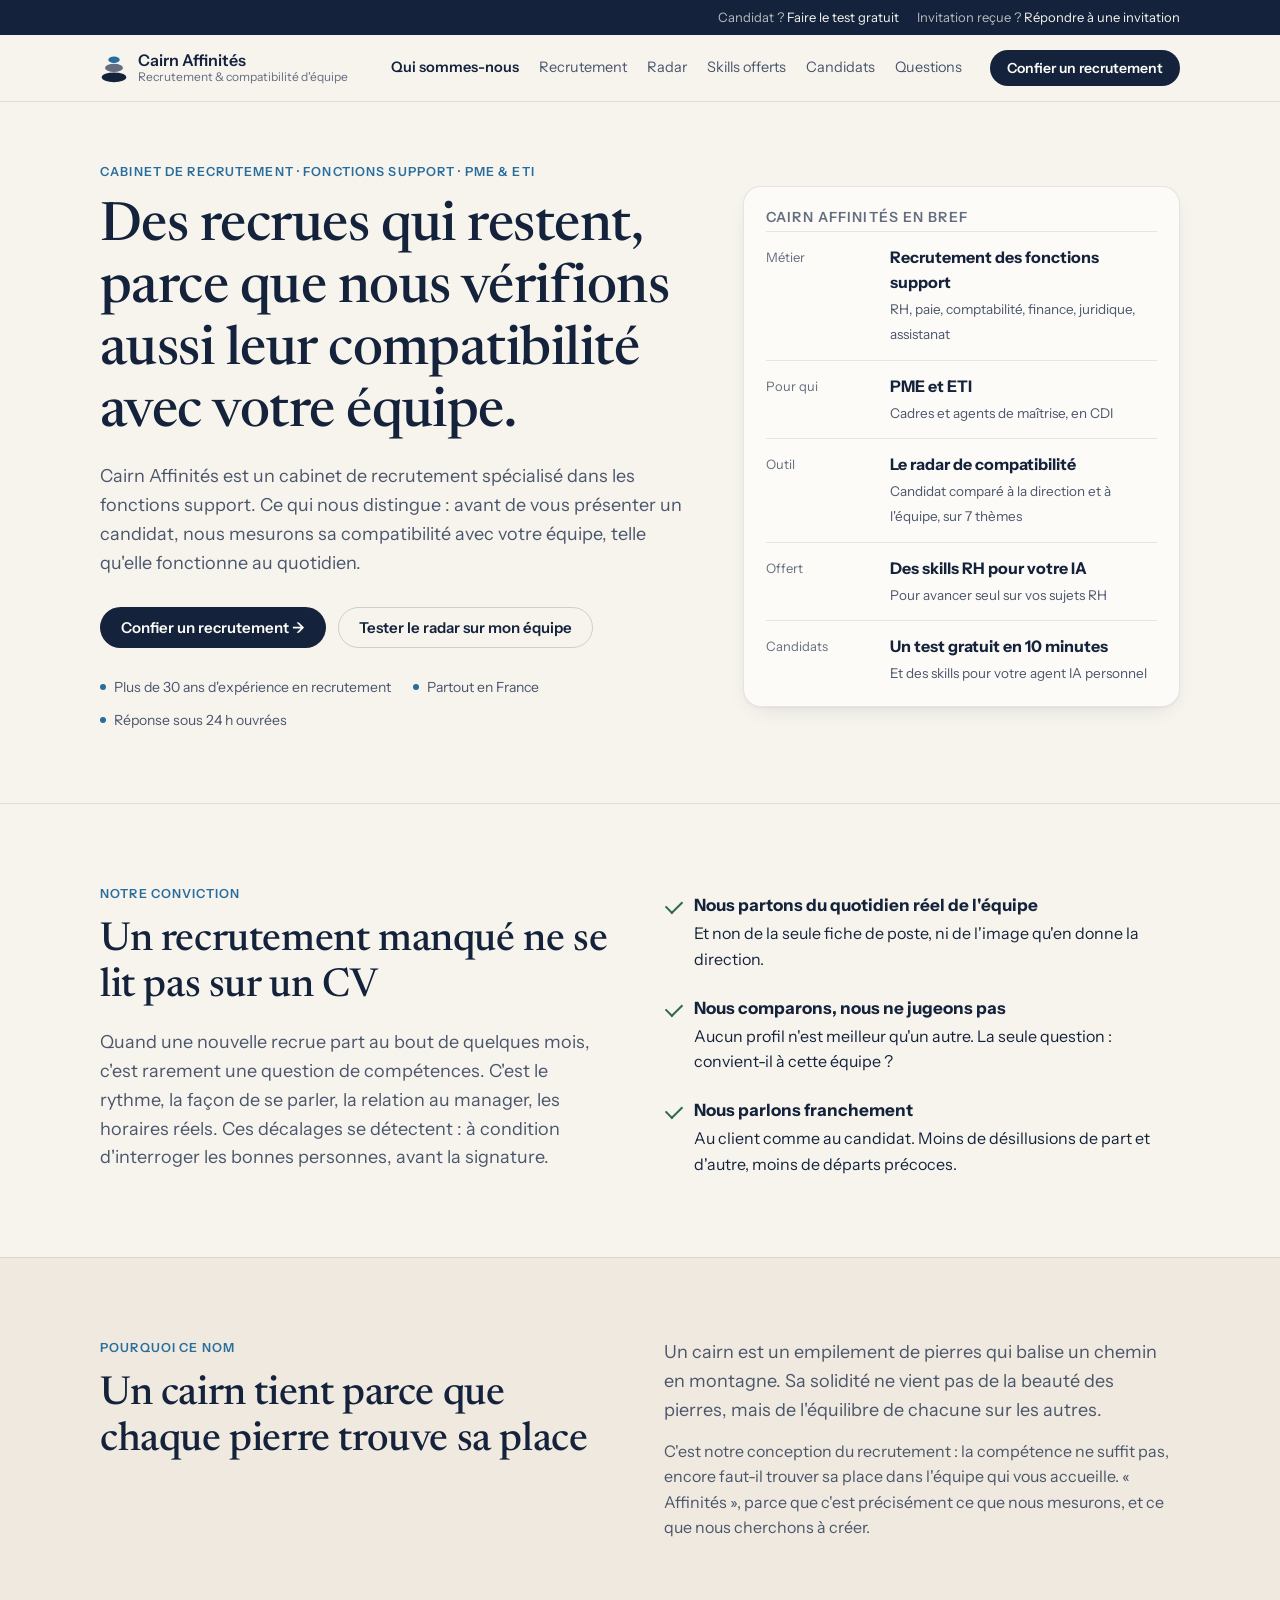
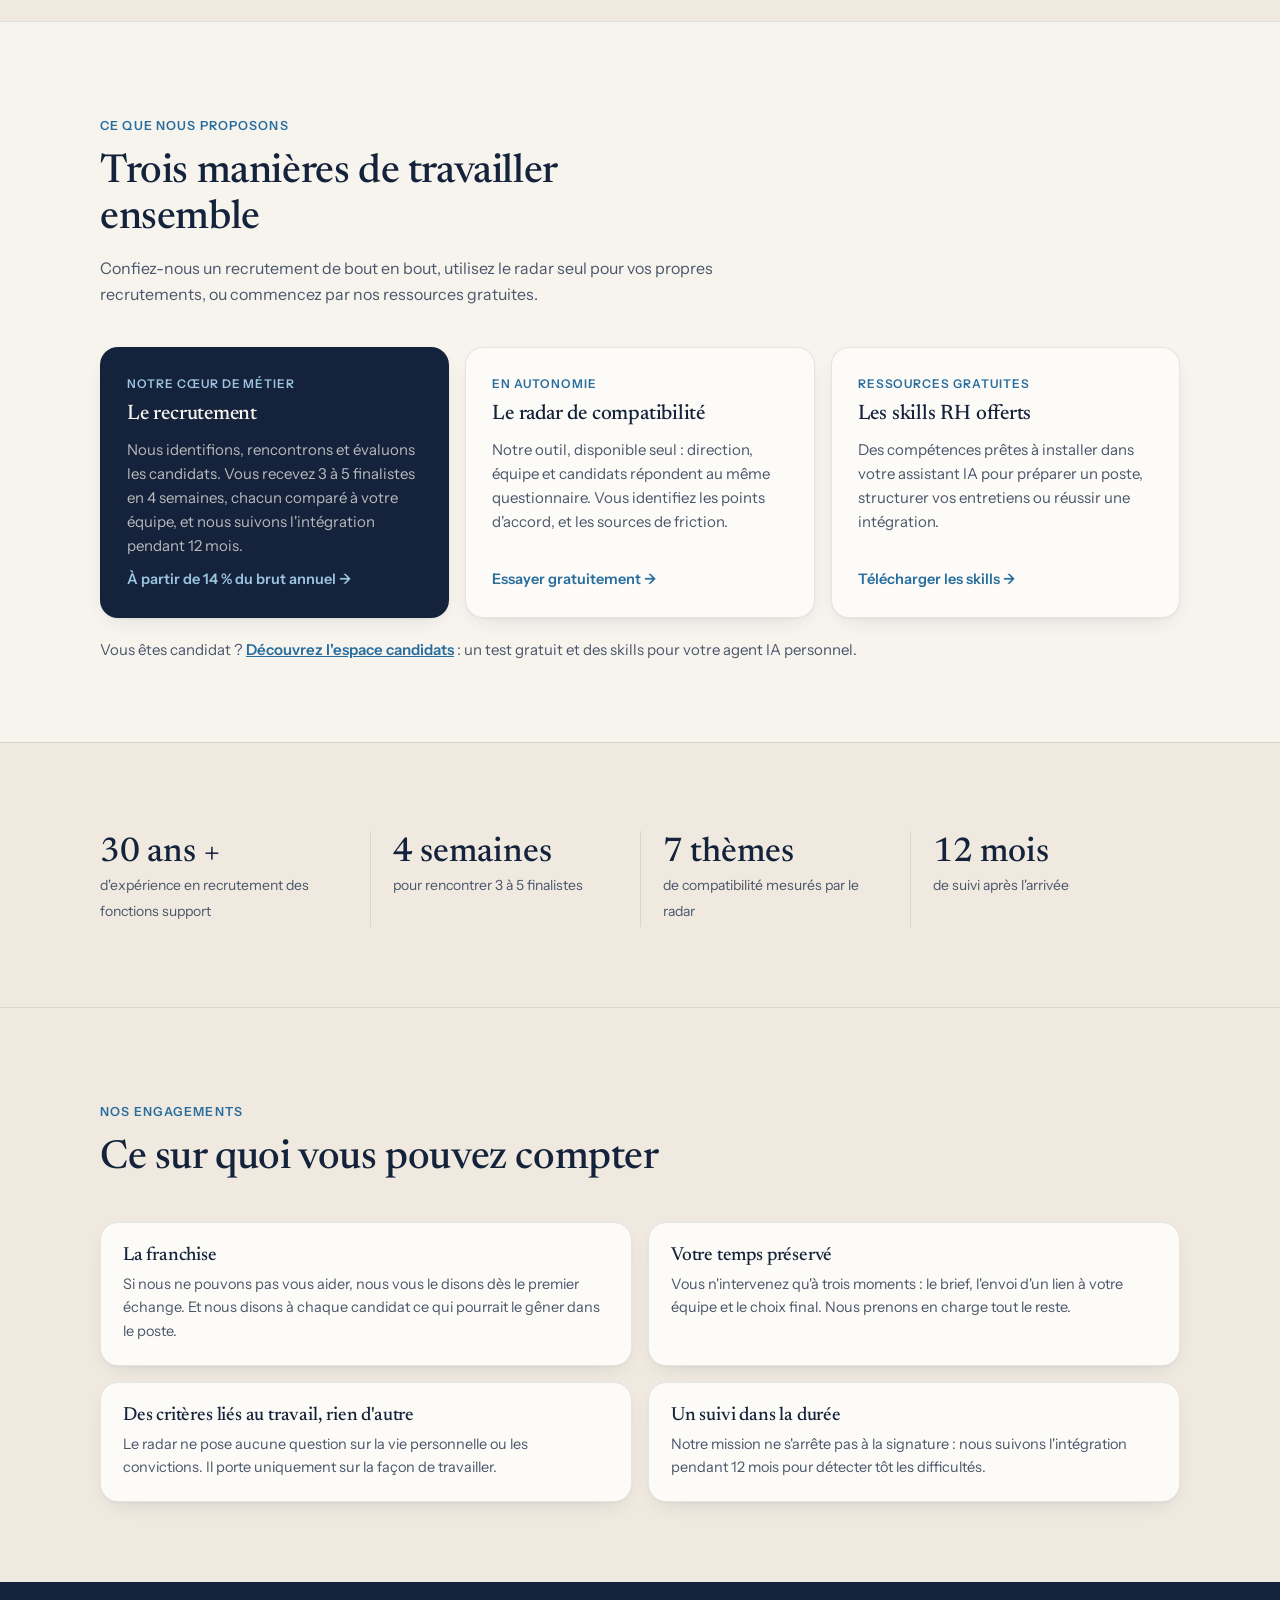
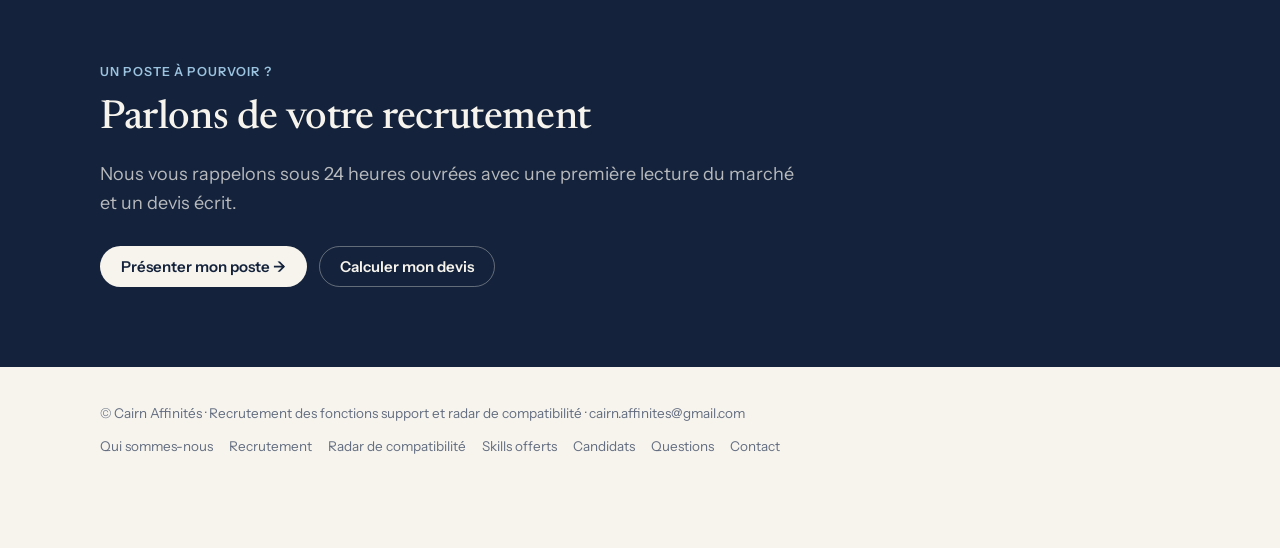
==== commit b31ba5ad: "Retrait de la présentation des associés, textes retravaillés Co-Authored-By: Claude Opus 5.5 <norepl" ====
--- a/accueil.html
+++ b/accueil.html
@@ -50,12 +50,12 @@
 <section class="hero">
   <div class="wrap">
     <div>
-      <p class="eyebrow">Qui sommes-nous · Recrutement · PME &amp; ETI</p>
-      <h1>Des recrutements qui tiennent, parce que l'on vérifie aussi l'entente avec l'équipe.</h1>
-      <p class="lead">Cairn Affinités est un cabinet de recrutement spécialisé dans les fonctions support. Notre particularité : avant de vous présenter un candidat, nous mesurons s'il travaillera bien avec votre équipe, telle qu'elle fonctionne vraiment.</p>
+      <p class="eyebrow">Cabinet de recrutement · Fonctions support · PME &amp; ETI</p>
+      <h1>Des recrues qui restent, parce que nous vérifions aussi leur compatibilité avec votre équipe.</h1>
+      <p class="lead">Cairn Affinités est un cabinet de recrutement spécialisé dans les fonctions support. Ce qui nous distingue : avant de vous présenter un candidat, nous mesurons sa compatibilité avec votre équipe, telle qu'elle fonctionne au quotidien.</p>
       <div class="hero-ctas">
-        <a class="btn btn-primary" href="recrutement.html">Découvrir le recrutement →</a>
-        <a class="btn btn-ghost" href="radar.html">Voir le radar de compatibilité</a>
+        <a class="btn btn-primary" href="recrutement.html">Confier un recrutement →</a>
+        <a class="btn btn-ghost" href="radar.html">Tester le radar sur mon équipe</a>
       </div>
       <div class="proof">
         <span>Plus de 30 ans d'expérience en recrutement</span>
@@ -80,14 +80,14 @@
   <div class="wrap split">
     <div>
       <p class="eyebrow">Notre conviction</p>
-      <h2>Un recrutement raté ne se lit pas sur un CV</h2>
-      <p class="lead">Quand une nouvelle recrue part au bout de quelques mois, c'est rarement une question de compétences. C'est le rythme, la façon de se parler, la relation au manager, les horaires réels. Ces décalages sont prévisibles : il suffit de poser les bonnes questions, aux bonnes personnes, avant de signer.</p>
+      <h2>Un recrutement manqué ne se lit pas sur un CV</h2>
+      <p class="lead">Quand une nouvelle recrue part au bout de quelques mois, c'est rarement une question de compétences. C'est le rythme, la façon de se parler, la relation au manager, les horaires réels. Ces décalages se détectent : à condition d'interroger les bonnes personnes, avant la signature.</p>
     </div>
     <div>
       <ul class="gains" style="margin-top:8px">
-        <li><b>Nous partons du quotidien réel de l'équipe</b>Pas seulement de la fiche de poste, ni de l'image qu'en a la direction.</li>
-        <li><b>Nous comparons, nous ne jugeons pas</b>Aucun profil n'est meilleur qu'un autre : la question est de savoir s'il convient à cette équipe-là.</li>
-        <li><b>Nous disons les choses franchement</b>Au client comme au candidat. Moins de surprises des deux côtés, des départs évités.</li>
+        <li><b>Nous partons du quotidien réel de l'équipe</b>Et non de la seule fiche de poste, ni de l'image qu'en donne la direction.</li>
+        <li><b>Nous comparons, nous ne jugeons pas</b>Aucun profil n'est meilleur qu'un autre. La seule question : convient-il à cette équipe ?</li>
+        <li><b>Nous parlons franchement</b>Au client comme au candidat. Moins de désillusions de part et d'autre, moins de départs précoces.</li>
       </ul>
     </div>
   </div>
@@ -100,8 +100,8 @@
       <h2>Un cairn tient parce que chaque pierre trouve sa place</h2>
     </div>
     <div>
-      <p class="lead" style="margin-top:0">Un cairn est un empilement de pierres qui balise un chemin en montagne. Il ne tient pas parce que les pierres sont belles, mais parce que chacune repose bien sur les autres.</p>
-      <p style="margin-top:14px">C'est exactement notre idée du recrutement : une personne compétente ne suffit pas, il faut qu'elle trouve son équilibre dans l'équipe qui l'accueille. « Affinités », parce que c'est ce que nous mesurons, et ce que nous cherchons à créer.</p>
+      <p class="lead" style="margin-top:0">Un cairn est un empilement de pierres qui balise un chemin en montagne. Sa solidité ne vient pas de la beauté des pierres, mais de l'équilibre de chacune sur les autres.</p>
+      <p style="margin-top:14px">C'est notre conception du recrutement : la compétence ne suffit pas, encore faut-il trouver sa place dans l'équipe qui vous accueille. « Affinités », parce que c'est précisément ce que nous mesurons, et ce que nous cherchons à créer.</p>
     </div>
   </div>
 </section>
@@ -110,27 +110,27 @@
   <div class="wrap">
     <div class="sec-head">
       <p class="eyebrow">Ce que nous proposons</p>
-      <h2>Trois façons de travailler avec nous</h2>
+      <h2>Trois manières de travailler ensemble</h2>
       <p>Confiez-nous un recrutement de bout en bout, utilisez le radar seul pour vos propres recrutements, ou commencez par nos ressources gratuites.</p>
     </div>
     <div class="grid3">
       <a class="card offer main" href="recrutement.html">
         <span class="label">Notre cœur de métier</span>
         <h3>Le recrutement</h3>
-        <p>Nous trouvons, rencontrons et vérifions les candidats. Vous recevez 3 à 5 finalistes en 4 semaines, chacun comparé à votre équipe, et nous suivons l'intégration pendant 12 mois.</p>
+        <p>Nous identifions, rencontrons et évaluons les candidats. Vous recevez 3 à 5 finalistes en 4 semaines, chacun comparé à votre équipe, et nous suivons l'intégration pendant 12 mois.</p>
         <span class="go">À partir de 14 % du brut annuel →</span>
       </a>
       <a class="card offer" href="radar.html">
         <span class="label">En autonomie</span>
         <h3>Le radar de compatibilité</h3>
-        <p>Notre outil, disponible seul : direction, équipe et candidats répondent au même questionnaire. Vous voyez où ça colle, et où ça risque de coincer.</p>
-        <span class="go">Gratuit pour une équipe →</span>
+        <p>Notre outil, disponible seul : direction, équipe et candidats répondent au même questionnaire. Vous identifiez les points d'accord, et les sources de friction.</p>
+        <span class="go">Essayer gratuitement →</span>
       </a>
       <a class="card offer" href="skills.html">
         <span class="label">Ressources gratuites</span>
         <h3>Les skills RH offerts</h3>
         <p>Des compétences prêtes à installer dans votre assistant IA pour préparer un poste, structurer vos entretiens ou réussir une intégration.</p>
-        <span class="go">Voir les skills →</span>
+        <span class="go">Télécharger les skills →</span>
       </a>
     </div>
     <p class="after">Vous êtes candidat ? <a href="candidats.html">Découvrez l'espace candidats</a> : un test gratuit et des skills pour votre agent IA personnel.</p>
@@ -148,34 +148,6 @@
   </div>
 </section>
 
-<section id="equipe">
-  <div class="wrap">
-    <div class="sec-head">
-      <p class="eyebrow">Qui est derrière Cairn Affinités</p>
-      <h2>Deux associés, deux métiers complémentaires</h2>
-      <p>Une recruteuse qui connaît les fonctions support de l'intérieur, et un associé qui accompagne au quotidien des dirigeants de PME.</p>
-    </div>
-    <div class="people">
-      <div class="card person">
-        <span class="av" aria-hidden="true">R</span>
-        <div>
-          <h3>La recruteuse</h3>
-          <p class="role-t">Associée · Recrutement</p>
-          <p>Plus de 30 ans de recrutement, spécialisée en paie, ressources humaines et fonctions support. Elle mène chaque mission : brief, approche, entretiens et présentation des finalistes.</p>
-        </div>
-      </div>
-      <div class="card person">
-        <span class="av" aria-hidden="true">D</span>
-        <div>
-          <h3>Le développement</h3>
-          <p class="role-t">Associé · Radar et relation entreprises</p>
-          <p>Ancien consultant en recrutement, il accompagne des dirigeants de PME et d'ETI. Il a conçu le radar de compatibilité et suit les entreprises clientes après chaque embauche.</p>
-        </div>
-      </div>
-    </div>
-  </div>
-</section>
-
 <section id="engagements" class="alt">
   <div class="wrap">
     <div class="sec-head">
@@ -184,9 +156,9 @@
     </div>
     <ul class="values">
       <li class="card"><h3>La franchise</h3><p>Si nous ne pouvons pas vous aider, nous vous le disons dès le premier échange. Et nous disons à chaque candidat ce qui pourrait le gêner dans le poste.</p></li>
-      <li class="card"><h3>Votre temps respecté</h3><p>Trois moments seulement de votre côté : le brief, l'envoi d'un lien à votre équipe et le choix final. Nous faisons le reste.</p></li>
+      <li class="card"><h3>Votre temps préservé</h3><p>Vous n'intervenez qu'à trois moments : le brief, l'envoi d'un lien à votre équipe et le choix final. Nous prenons en charge tout le reste.</p></li>
       <li class="card"><h3>Des critères liés au travail, rien d'autre</h3><p>Le radar ne pose aucune question sur la vie personnelle ou les convictions. Il porte uniquement sur la façon de travailler.</p></li>
-      <li class="card"><h3>Un suivi dans la durée</h3><p>Notre travail ne s'arrête pas à la signature : nous suivons l'intégration pendant 12 mois pour repérer tôt ce qui coince.</p></li>
+      <li class="card"><h3>Un suivi dans la durée</h3><p>Notre mission ne s'arrête pas à la signature : nous suivons l'intégration pendant 12 mois pour détecter tôt les difficultés.</p></li>
     </ul>
   </div>
 </section>
@@ -199,7 +171,7 @@
       <p class="lead">Nous vous rappelons sous 24 heures ouvrées avec une première lecture du marché et un devis écrit.</p>
     </div>
     <div class="hero-ctas">
-      <a class="btn btn-light" href="contact.html?objet=recrutement">Nous contacter →</a>
+      <a class="btn btn-light" href="contact.html?objet=recrutement">Présenter mon poste →</a>
       <a class="btn btn-line-light" href="recrutement.html#tarifs">Calculer mon devis</a>
     </div>
   </div>
